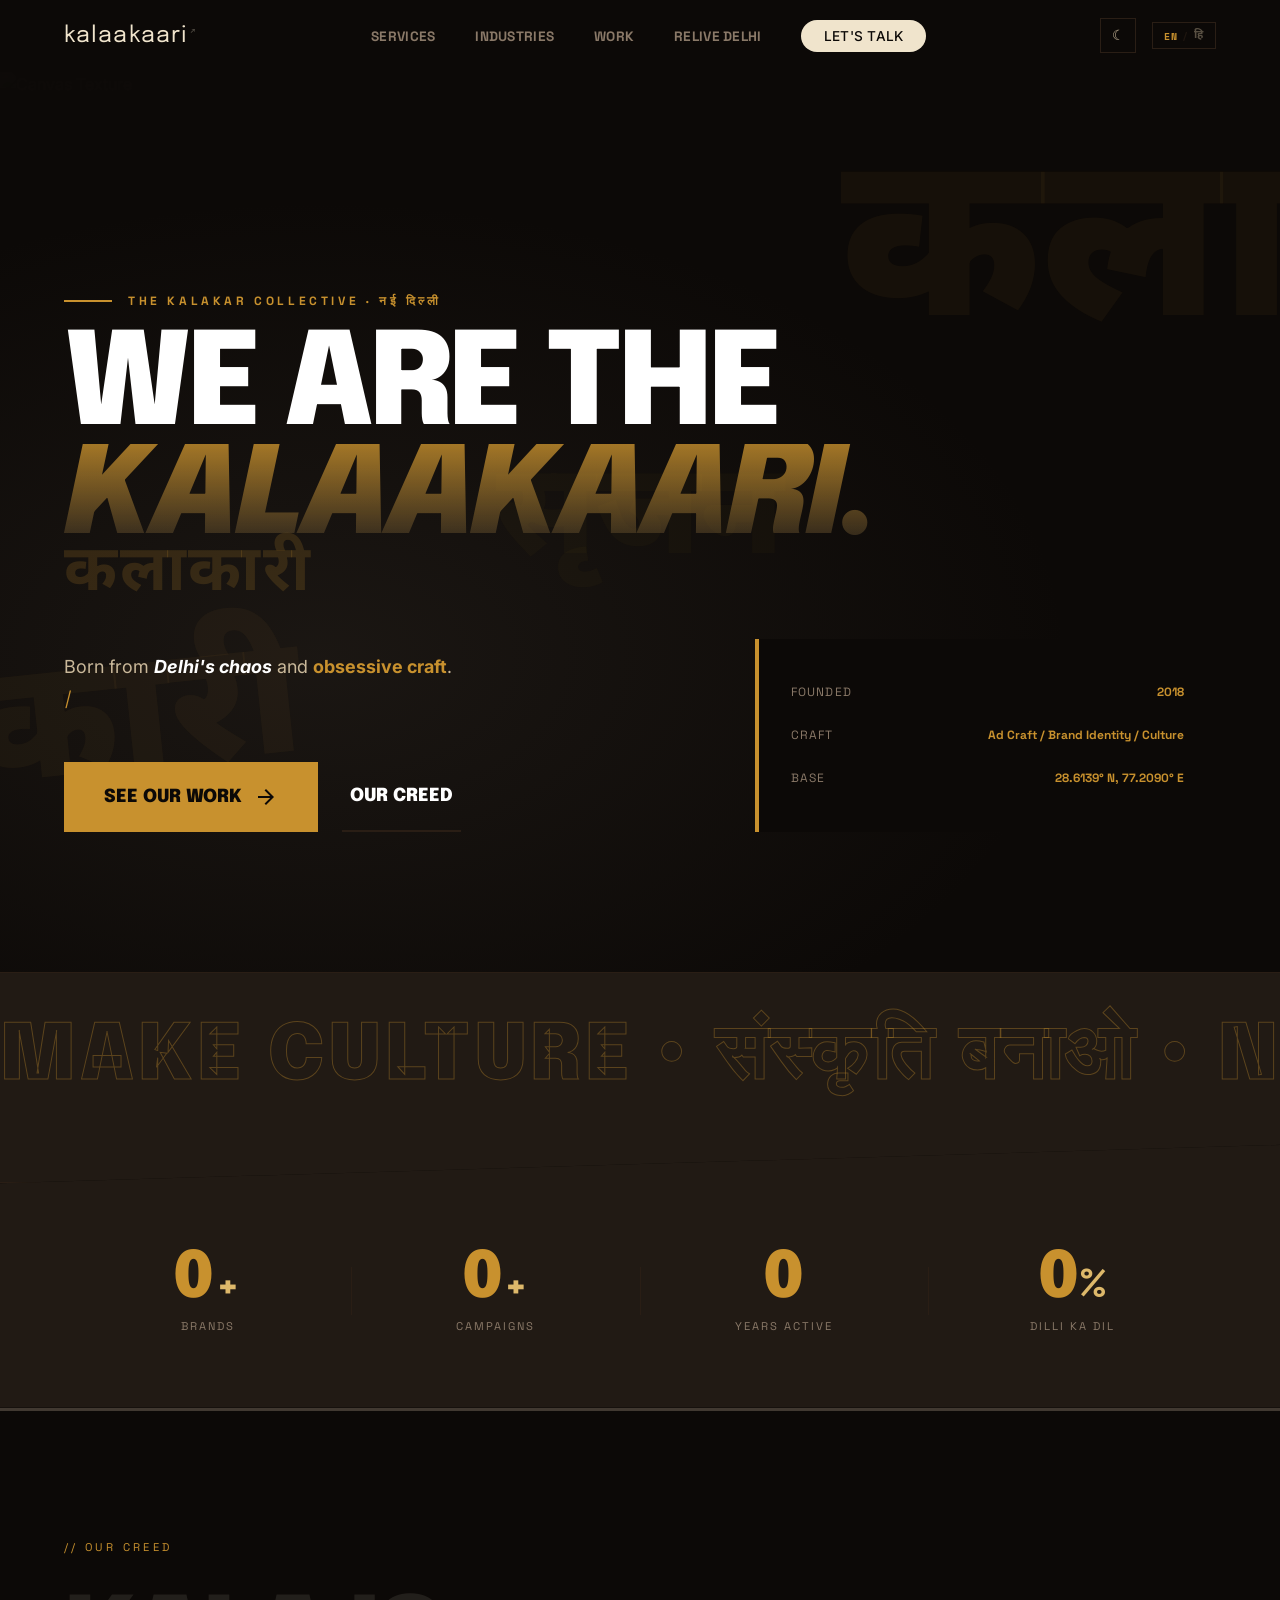
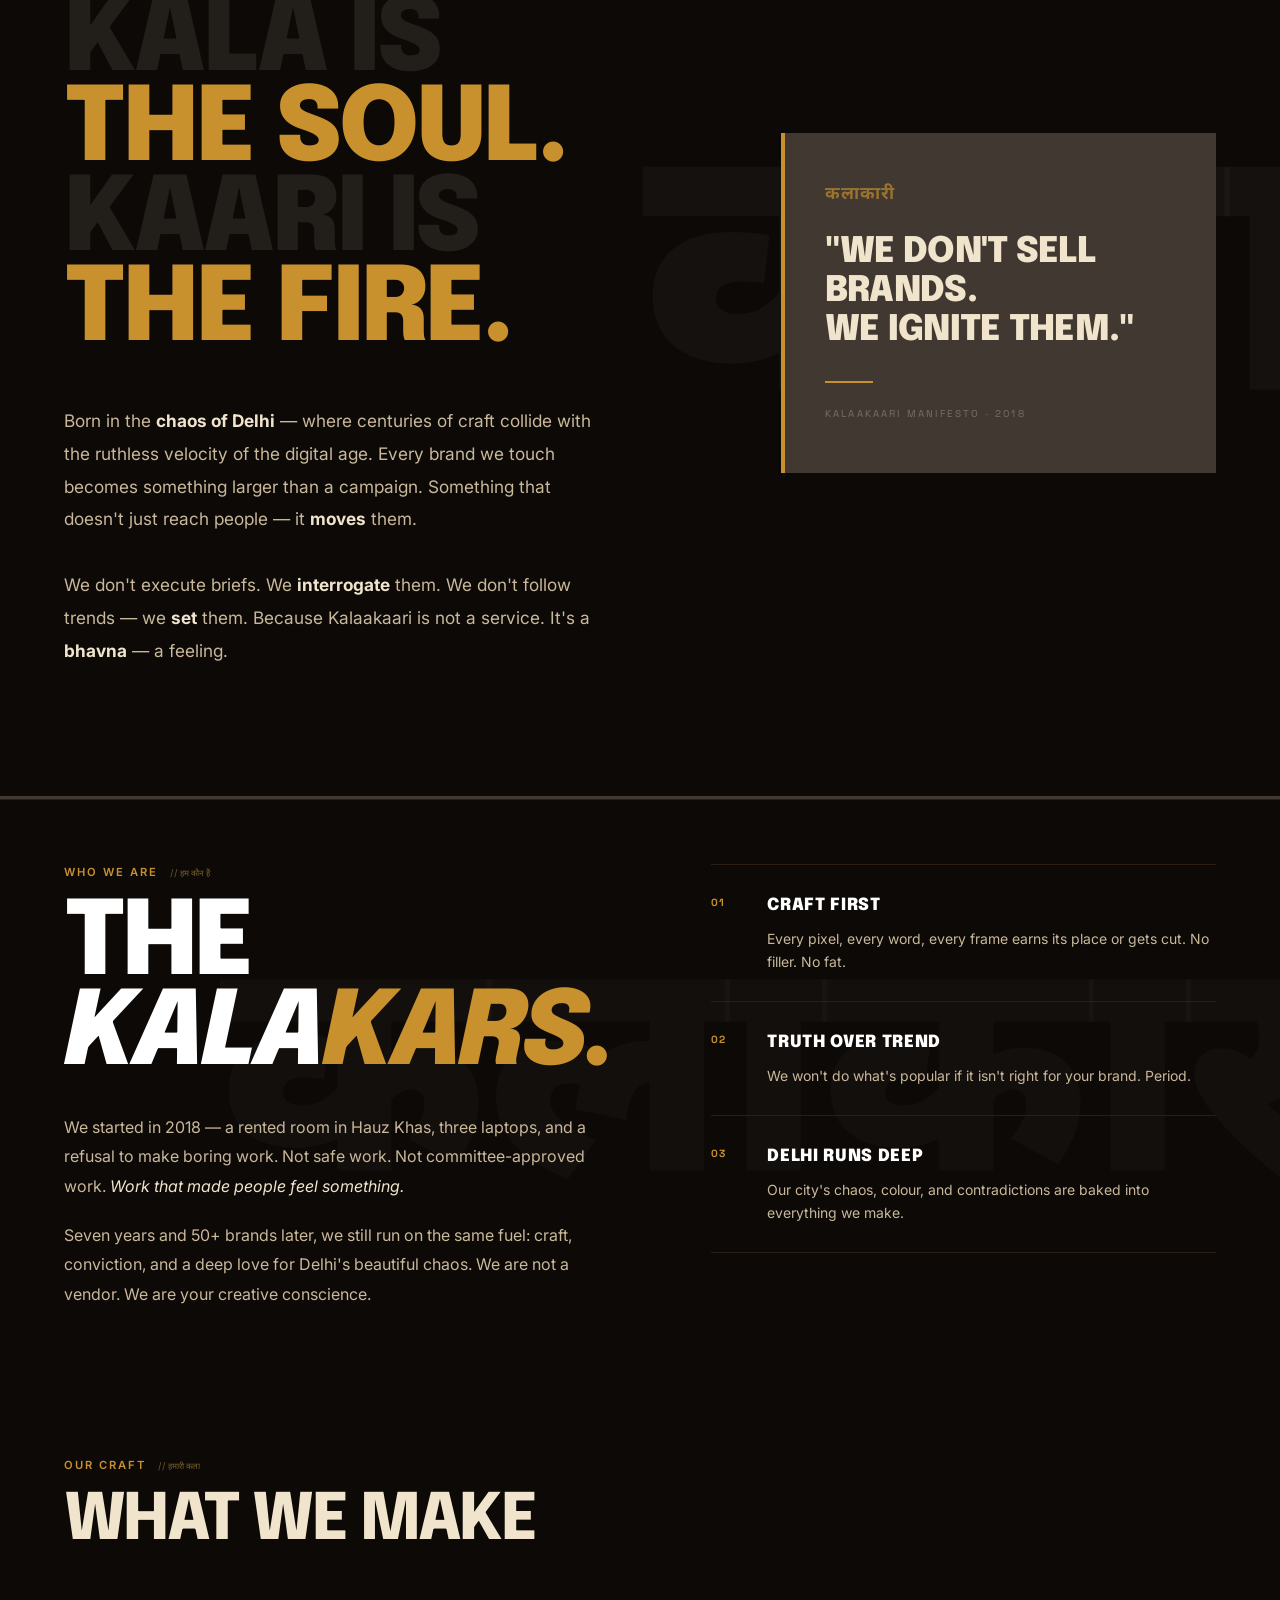
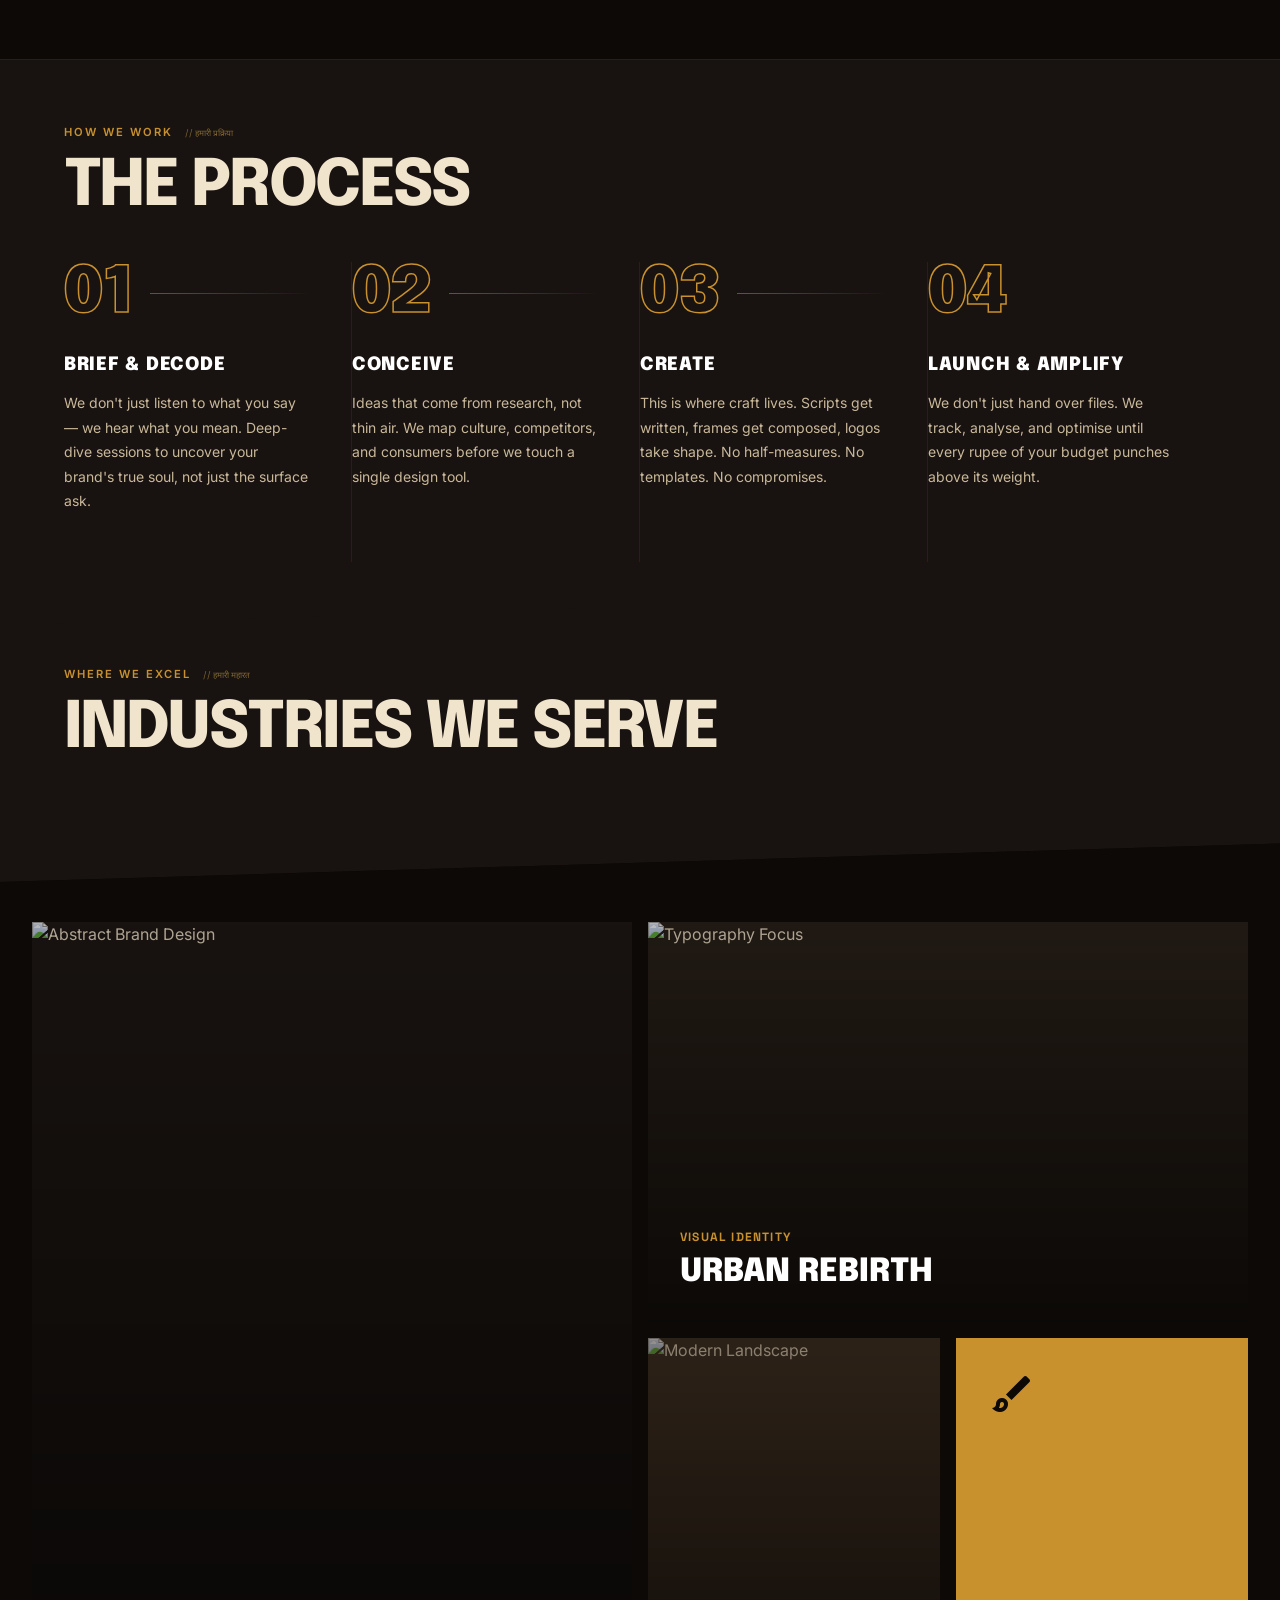
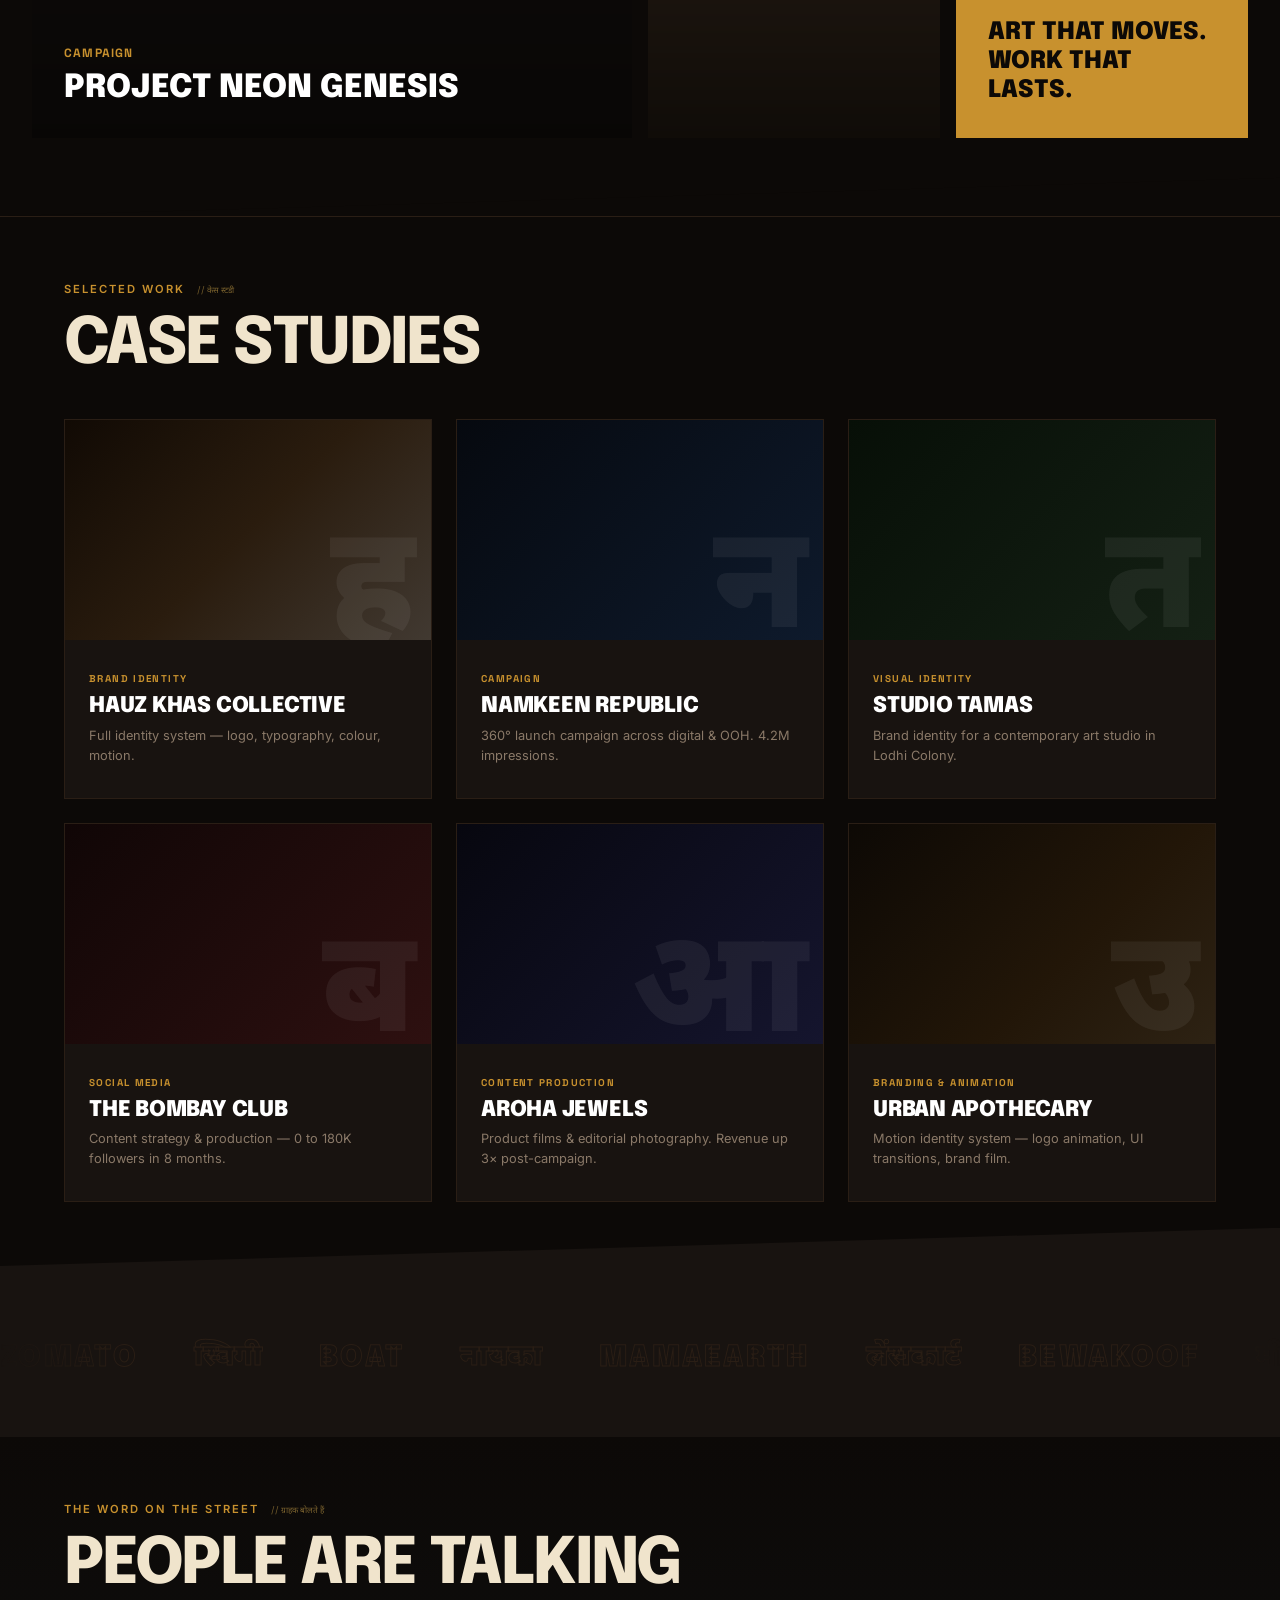
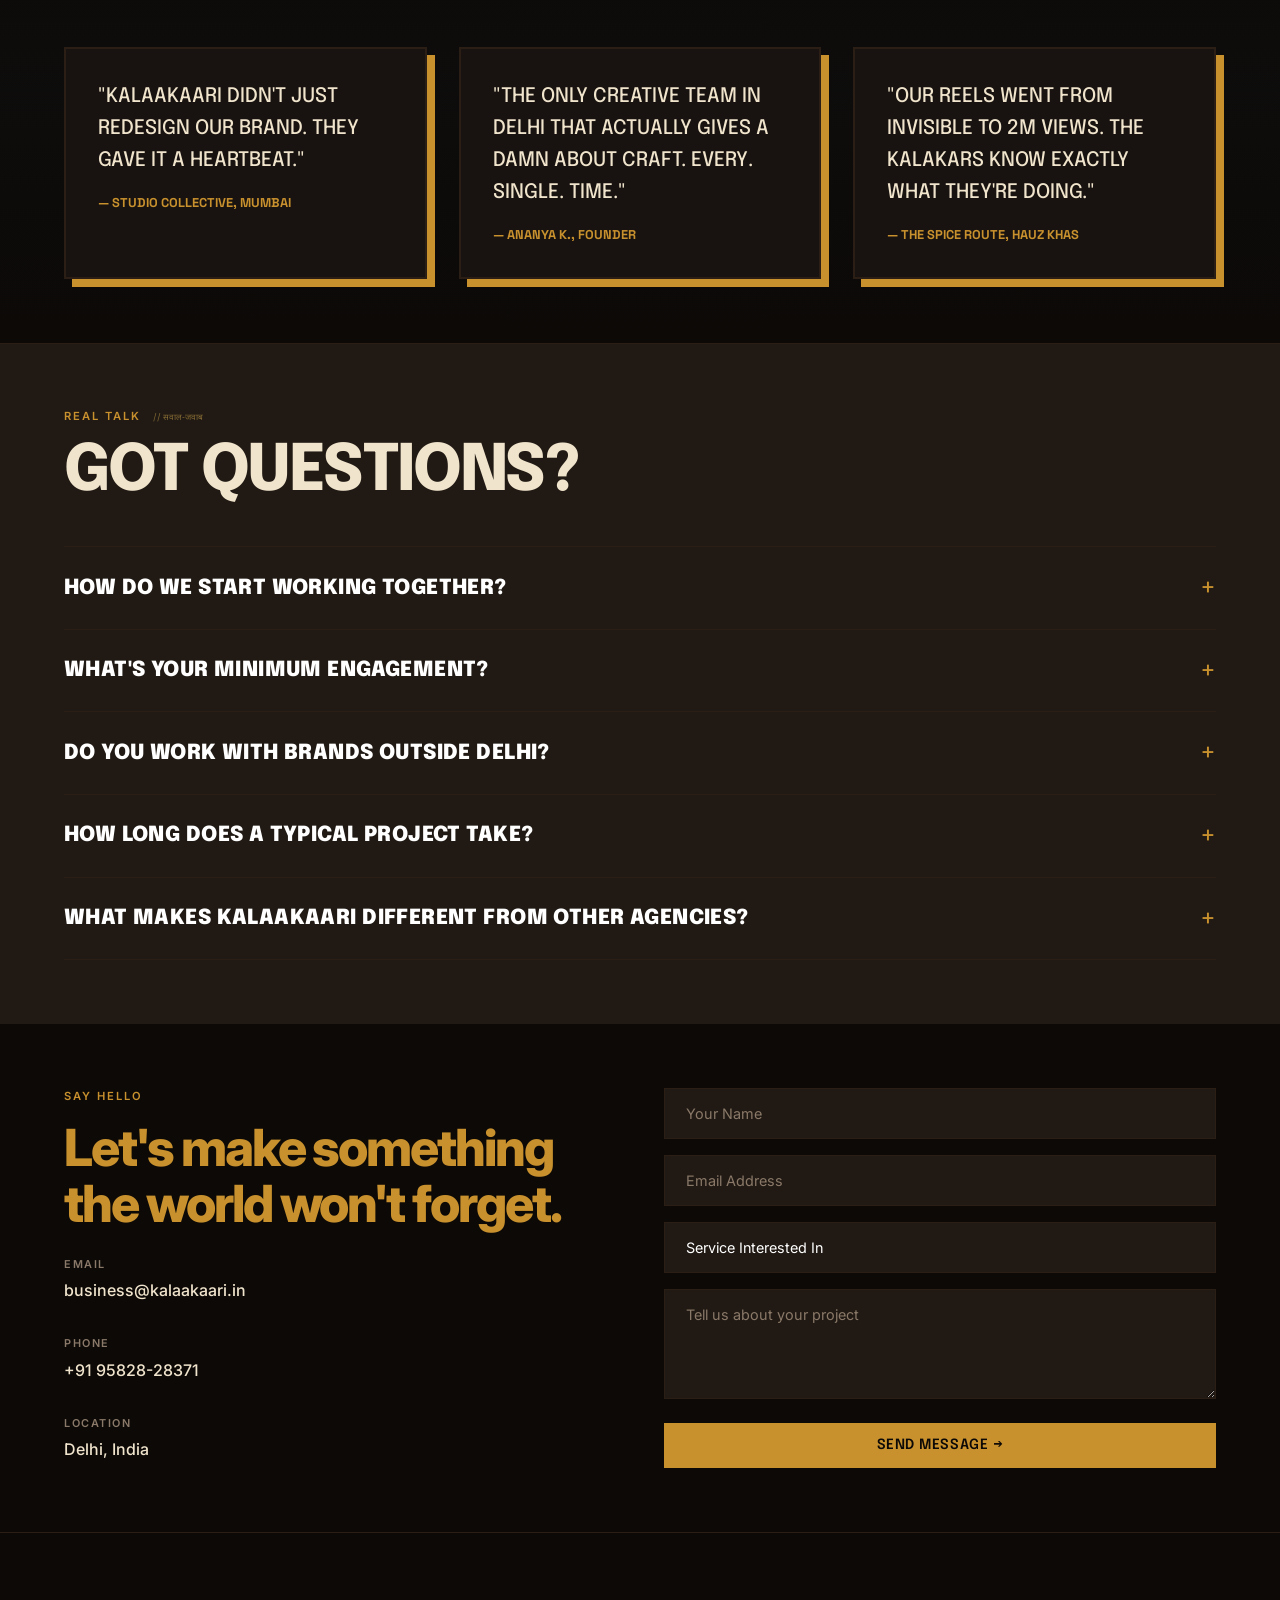
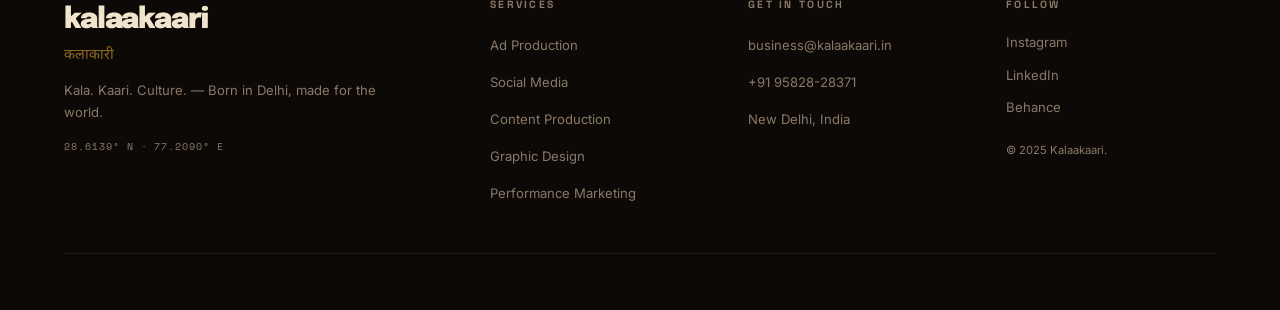
==== index.html @ 892c154a "feat: add FlowingMenu to services + full site rebuild - Replace static service rows with GSAP-powere" ====
<!DOCTYPE html>
<html lang="en" data-lang="en" data-theme="dark">
<head>
  <meta charset="UTF-8" />
  <meta name="viewport" content="width=device-width, initial-scale=1.0" />
  <title>Kalaakaari — Creative Agency</title>
  <link rel="preconnect" href="https://fonts.googleapis.com" />
  <link rel="preconnect" href="https://fonts.gstatic.com" crossorigin />
  <link href="https://fonts.googleapis.com/css2?family=Bebas+Neue&family=Cormorant+Garamond:ital,wght@0,400;0,500;0,600;0,700;1,400;1,500;1,600&family=Inter:wght@300;400;500;600;700&family=Space+Mono:wght@400;700&family=Yatra+One&family=Noto+Sans+Devanagari:wght@400;600;700;900&display=swap" rel="stylesheet" />
  <link rel="stylesheet" href="css/style.css?v=3" />
  <link rel="stylesheet" href="css/brutalist-inject.css?v=3" />
</head>
<body>

  <!-- ─── CUSTOM CURSOR ───────────────────────────────── -->
  <div id="customCursor" class="custom-cursor" aria-hidden="true">क</div>

  <!-- ─── BRAND ETYMOLOGY PANEL ────────────────────────── -->
  <div class="brand-panel" id="brandPanel" aria-hidden="true">
    <button class="brand-panel__close" id="brandPanelClose" aria-label="Close">✕</button>
    <div class="brand-panel__inner">

      <div class="brand-panel__word-display">
        <span class="bp-kala-part">KALAA</span><span class="bp-kaari-part">KAARI</span>
      </div>
      <div class="bp-deva-big">कलाकारी</div>
      <div class="bp-roman">kalaakaari · noun · Hindi</div>

      <div class="brand-panel__split">
        <div class="brand-panel__part">
          <span class="bpart-deva">कला</span>
          <span class="bpart-roman">kalaa</span>
          <span class="bpart-meaning">Art · Craft · Skill</span>
        </div>
        <span class="brand-panel__plus">+</span>
        <div class="brand-panel__part">
          <span class="bpart-deva">कारी</span>
          <span class="bpart-roman">kaari</span>
          <span class="bpart-meaning">Maker · Creator · Doer</span>
        </div>
      </div>

      <div class="brand-panel__divider"></div>

      <p class="brand-panel__desc">
        We are the <em>kalakars</em> — artists, makers, and storytellers of India's digital age. Where the ancient craft of <em>kala</em> meets the velocity of modern advertising.
      </p>

      <div class="brand-panel__tags">
        <span>विज्ञापन</span><span>Ad Work</span>
        <span>कला</span><span>Fine Craft</span>
        <span>नई दिल्ली</span><span>New Delhi</span>
        <span>ब्रांड</span><span>Branding</span>
      </div>

      <div class="brand-panel__coords">28.6139° N · 77.2090° E · नई दिल्ली</div>
    </div>
  </div>
  <div class="brand-panel__backdrop" id="brandPanelBackdrop"></div>

  <!-- ─── NAV ─────────────────────────────────────────── -->
  <nav class="nav" id="navbar">
    <div class="nav__inner">
      <button class="nav__logo" id="brandLogoBtn" aria-label="About Kalaakaari">kalaakaari</button>
      <ul class="nav__links">
        <li><a href="#services" data-en="Services" data-hi="सेवाएं">Services</a></li>
        <li><a href="#industries" data-en="Industries" data-hi="उद्योग">Industries</a></li>
        <li><a href="#portfolio" data-en="Work" data-hi="काम">Work</a></li>
        <li><a href="delhi.html" data-en="Relive Delhi" data-hi="दिल्ली जीएं">Relive Delhi</a></li>
        <li><a href="#contact" class="nav__cta" data-en="Let's Talk" data-hi="बात करें">Let's Talk</a></li>
      </ul>
      <div class="nav__controls">
        <button class="theme-toggle" id="themeToggle" aria-label="Toggle theme">
          <span class="tt-icon tt-dark">☾</span>
          <span class="tt-icon tt-light">☀</span>
        </button>
        <button class="lang-toggle" id="langToggle" aria-label="Switch language">
          <span class="lt-en">EN</span>
          <span class="lt-sep">/</span>
          <span class="lt-hi">हि</span>
        </button>
        <button class="nav__burger" id="burger" aria-label="Menu">
          <span></span><span></span><span></span>
        </button>
      </div>
    </div>
  </nav>

  <!-- ─── HERO ─────────────────────────────────────────── -->
  <section class="new-hero" id="home">
    <img alt="Delhi Skyline India Gate" class="new-hero__bg" src="https://lh3.googleusercontent.com/aida-public/[base64]" />
    <img alt="Canvas Texture" class="new-hero__texture" src="https://lh3.googleusercontent.com/aida-public/[base64]" />

    <!-- MagnetLines hero decoration -->
    <div id="magnetLinesHero" class="hero__magnet" aria-hidden="true"></div>

    <!-- Atmospheric Hindi background text -->
    <div class="hero-hindi-bg" aria-hidden="true">
      <span class="hh-word hh-kala">कला</span>
      <span class="hh-word hh-kaari">कारी</span>
      <span class="hh-word hh-srijan">सृजन</span>
    </div>

    <div class="new-hero__inner">
      <div class="eyebrow">
        <span class="eyebrow-line"></span>
        <span class="eyebrow-text" data-en="The Kalakar Collective · नई दिल्ली" data-hi="कलाकार समूह · नई दिल्ली">The Kalakar Collective · नई दिल्ली</span>
      </div>

      <h1>
        <span class="white" data-en="We Are The" data-hi="हम हैं">We Are The</span>
        <span class="green hero-brand-text">KALAAKAARI.</span>
        <span class="hero-deva-sub" aria-hidden="true">कलाकारी</span>
      </h1>

      <div class="new-hero__layout">
        <div class="new-hero__desc">
          <p>
            Born from <strong>Delhi's chaos</strong> and <strong class="green">obsessive craft</strong>.<br>
            <span id="heroTypewriter" class="hero-typewriter"></span>
          </p>
          <div class="new-hero__actions">
            <a href="#portfolio" class="btn-large">
              <span data-en="See Our Work" data-hi="हमारा काम देखें">See Our Work</span>
              <span class="material-symbols-outlined">arrow_forward</span>
            </a>
            <a href="#manifesto" class="btn-link" data-en="Our Creed" data-hi="हमारा विश्वास">Our Creed</a>
          </div>
        </div>

        <div class="new-hero__meta">
          <div class="meta-row">
            <span class="meta-label" data-en="Founded" data-hi="स्थापित">Founded</span>
            <span class="meta-val">2018</span>
          </div>
          <div class="meta-row">
            <span class="meta-label" data-en="Craft" data-hi="क्षमताएं">Craft</span>
            <span class="meta-val" data-en="Ad Craft / Brand Identity / Culture" data-hi="विज्ञापन / पहचान / संस्कृति">Ad Craft / Brand Identity / Culture</span>
          </div>
          <div class="meta-row">
            <span class="meta-label" data-en="Base" data-hi="स्थान">Base</span>
            <span class="meta-val">28.6139° N, 77.2090° E</span>
          </div>
        </div>
      </div>
    </div>
  </section>

  <!-- ─── MARQUEE ──────────────────────────────────────── -->
  <section class="new-marquee angled-bottom">
    <div class="new-marquee__track">
      <span>MAKE CULTURE • संस्कृति बनाओ • NOT JUST CONTENT • बल्कि कला • THINK BOLD • साहसी सोचो • ACT FAST • तेज़ चलो • BE TRUE • कलाकार रहो • KALA × KAARI • कला × कारी • MAKE CULTURE • संस्कृति बनाओ • NOT JUST CONTENT • बल्कि कला • THINK BOLD • साहसी सोचो •</span>
    </div>
  </section>

  <!-- ─── STATS BAR ──────────────────────────────────────── -->
  <section class="stats-bar angled-top">
    <div class="container">
      <div class="stats-bar__grid">
        <div class="stat-item reveal">
          <div class="stat-num-wrap">
            <span class="stat-num" data-target="50">0</span><span class="stat-suffix">+</span>
          </div>
          <span class="stat-label" data-en="Brands" data-hi="ब्रांड">Brands</span>
        </div>
        <div class="stat-divider"></div>
        <div class="stat-item reveal">
          <div class="stat-num-wrap">
            <span class="stat-num" data-target="200">0</span><span class="stat-suffix">+</span>
          </div>
          <span class="stat-label" data-en="Campaigns" data-hi="अभियान">Campaigns</span>
        </div>
        <div class="stat-divider"></div>
        <div class="stat-item reveal">
          <div class="stat-num-wrap">
            <span class="stat-num" data-target="7">0</span><span class="stat-suffix"></span>
          </div>
          <span class="stat-label" data-en="Years Active" data-hi="सक्रिय वर्ष">Years Active</span>
        </div>
        <div class="stat-divider"></div>
        <div class="stat-item reveal">
          <div class="stat-num-wrap">
            <span class="stat-num" data-target="100">0</span><span class="stat-suffix">%</span>
          </div>
          <span class="stat-label" data-en="Dilli ka Dil" data-hi="दिल्ली का दिल">Dilli ka Dil</span>
        </div>
      </div>
    </div>
  </section>

  <!-- ─── MANIFESTO ──────────────────────────────────────── -->
  <section class="manifesto" id="manifesto">
    <div class="manifesto__deva-ghost" aria-hidden="true">कला</div>
    <div class="manifesto__inner">
      <div class="manifesto__left">
        <span class="manifesto__eyebrow">// Our Creed</span>
        <div class="manifesto__big">
          <span class="manifesto__line">KALA IS</span>
          <span class="manifesto__line manifesto__line--amber">THE SOUL.</span>
          <span class="manifesto__line">KAARI IS</span>
          <span class="manifesto__line manifesto__line--amber">THE FIRE.</span>
        </div>
        <p class="manifesto__body">
          Born in the <em>chaos of Delhi</em> — where centuries of craft collide with the ruthless velocity of the digital age. Every brand we touch becomes something larger than a campaign. Something that doesn't just reach people — it <em>moves</em> them.
          <br><br>
          We don't execute briefs. We <em>interrogate</em> them. We don't follow trends — we <em>set</em> them. Because Kalaakaari is not a service. It's a <em>bhavna</em> — a feeling.
        </p>
      </div>
      <div class="manifesto__right">
        <div class="manifesto__card">
          <span class="manifesto__card-deva">कलाकारी</span>
          <p class="manifesto__card-quote">"We don't sell brands.<br>We ignite them."</p>
          <div class="manifesto__card-bar"></div>
          <span class="manifesto__card-sub">Kalaakaari Manifesto · 2018</span>
        </div>
      </div>
    </div>
  </section>

  <!-- ─── ABOUT / THE KALAKARS ──────────────────────────── -->
  <section class="section about-section" id="about">
    <div class="about__ghost-deva" aria-hidden="true">कलाकार</div>
    <div class="container">
      <div class="about__inner">
        <div class="about__left reveal">
          <span class="section__label">
            <span data-en="Who We Are" data-hi="हम कौन हैं">Who We Are</span>
            <span class="section__label-deva" aria-hidden="true">// हम कौन हैं</span>
          </span>
          <h2 class="about__headline">THE<br><em>KALA<span class="about__headline--amber">KARS.</span></em></h2>
          <p class="about__body">We started in 2018 — a rented room in Hauz Khas, three laptops, and a refusal to make boring work. Not safe work. Not committee-approved work. <em>Work that made people feel something.</em></p>
          <p class="about__body">Seven years and 50+ brands later, we still run on the same fuel: craft, conviction, and a deep love for Delhi's beautiful chaos. We are not a vendor. We are your creative conscience.</p>
        </div>
        <div class="about__right reveal">
          <div class="about__pillars">
            <div class="about__pillar">
              <span class="about__pillar-num">01</span>
              <div class="about__pillar-body">
                <span class="about__pillar-title">CRAFT FIRST</span>
                <p class="about__pillar-desc">Every pixel, every word, every frame earns its place or gets cut. No filler. No fat.</p>
              </div>
            </div>
            <div class="about__pillar">
              <span class="about__pillar-num">02</span>
              <div class="about__pillar-body">
                <span class="about__pillar-title">TRUTH OVER TREND</span>
                <p class="about__pillar-desc">We won't do what's popular if it isn't right for your brand. Period.</p>
              </div>
            </div>
            <div class="about__pillar">
              <span class="about__pillar-num">03</span>
              <div class="about__pillar-body">
                <span class="about__pillar-title">DELHI RUNS DEEP</span>
                <p class="about__pillar-desc">Our city's chaos, colour, and contradictions are baked into everything we make.</p>
              </div>
            </div>
          </div>
        </div>
      </div>
    </div>
  </section>

  <!-- ─── SERVICES ─────────────────────────────────────── -->
  <section class="section services" id="services">
    <div class="container">
      <div class="section__header reveal">
        <p class="section__label">
          <span data-en="Our Craft" data-hi="हम क्या करते हैं">Our Craft</span>
          <span class="section__label-deva" aria-hidden="true">// हमारी कला</span>
        </p>
        <h2 class="section__title" data-en="What We Make" data-hi="हमारी सेवाएं">What We Make</h2>
      </div>
    </div>
    <div id="flowingMenuServices"></div>
  </section>

  <!-- ─── PROCESS ─────────────────────────────────────────── -->
  <section class="section process-section" id="process">
    <div class="container">
      <div class="section__header reveal">
        <p class="section__label">
          <span data-en="How We Work" data-hi="हम कैसे काम करते हैं">How We Work</span>
          <span class="section__label-deva" aria-hidden="true">// हमारी प्रक्रिया</span>
        </p>
        <h2 class="section__title" data-en="The Process" data-hi="हमारी प्रक्रिया">The Process</h2>
      </div>
      <div class="process__track">
        <div class="process__step reveal">
          <div class="process__step-head">
            <span class="process__num">01</span>
            <div class="process__connector"></div>
          </div>
          <h3 class="process__title">BRIEF &amp; DECODE</h3>
          <p class="process__desc">We don't just listen to what you say — we hear what you mean. Deep-dive sessions to uncover your brand's true soul, not just the surface ask.</p>
        </div>
        <div class="process__step reveal">
          <div class="process__step-head">
            <span class="process__num">02</span>
            <div class="process__connector"></div>
          </div>
          <h3 class="process__title">CONCEIVE</h3>
          <p class="process__desc">Ideas that come from research, not thin air. We map culture, competitors, and consumers before we touch a single design tool.</p>
        </div>
        <div class="process__step reveal">
          <div class="process__step-head">
            <span class="process__num">03</span>
            <div class="process__connector"></div>
          </div>
          <h3 class="process__title">CREATE</h3>
          <p class="process__desc">This is where craft lives. Scripts get written, frames get composed, logos take shape. No half-measures. No templates. No compromises.</p>
        </div>
        <div class="process__step reveal">
          <div class="process__step-head">
            <span class="process__num">04</span>
            <div class="process__connector process__connector--last"></div>
          </div>
          <h3 class="process__title">LAUNCH &amp; AMPLIFY</h3>
          <p class="process__desc">We don't just hand over files. We track, analyse, and optimise until every rupee of your budget punches above its weight.</p>
        </div>
      </div>
    </div>
  </section>

  <!-- ─── INDUSTRIES ───────────────────────────────────── -->
  <section class="section industries angled-both" id="industries">
    <div class="container">
      <div class="section__header reveal">
        <p class="section__label">
          <span data-en="Where We Excel" data-hi="जहाँ हम माहिर हैं">Where We Excel</span>
          <span class="section__label-deva" aria-hidden="true">// हमारी महारत</span>
        </p>
        <h2 class="section__title" data-en="Industries We Serve" data-hi="हमारे उद्योग क्षेत्र">Industries We Serve</h2>
      </div>
      <div id="industriesList" class="reveal"></div>
    </div>
  </section>

  <!-- ─── BENTO GRID PORTFOLIO ─────────────────────────── -->
  <section class="new-bento-section angled-both" id="portfolio">
    <div class="bento-grid">
      <div class="bento-card bento-1">
        <img alt="Abstract Brand Design" src="https://lh3.googleusercontent.com/aida-public/[base64]" />
        <div class="bento-card__content">
          <span class="bento-card__tag">Campaign</span>
          <h3 class="bento-card__title">Project Neon Genesis</h3>
        </div>
      </div>
      <div class="bento-card bento-2">
        <img alt="Typography Focus" src="https://lh3.googleusercontent.com/aida-public/[base64]" />
        <div class="bento-card__content">
          <span class="bento-card__tag">Visual Identity</span>
          <h3 class="bento-card__title">Urban Rebirth</h3>
        </div>
      </div>
      <div class="bento-card bento-3">
        <img alt="Modern Landscape" src="https://lh3.googleusercontent.com/aida-public/[base64]" />
      </div>
      <div class="bento-card bento-4">
        <span class="material-symbols-outlined">brush</span>
        <p data-en="Art that moves. Work that lasts." data-hi="कला जो हिलाए। काम जो टिके।">Art that moves. Work that lasts.</p>
      </div>
    </div>
  </section>

  <!-- ─── WORK GRID ───────────────────────────────────────── -->
  <section class="section work-section" id="work">
    <div class="container">
      <div class="section__header reveal">
        <p class="section__label">
          <span data-en="Selected Work" data-hi="हमारा काम">Selected Work</span>
          <span class="section__label-deva" aria-hidden="true">// केस स्टडी</span>
        </p>
        <h2 class="section__title" data-en="Case Studies" data-hi="केस स्टडी">Case Studies</h2>
      </div>
      <div class="work__grid">
        <div class="work-card reveal">
          <div class="work-card__thumb work-card__thumb--1" data-letter="ह"></div>
          <div class="work-card__info">
            <span class="work-card__tag">Brand Identity</span>
            <h3 class="work-card__title">Hauz Khas Collective</h3>
            <p class="work-card__sub">Full identity system — logo, typography, colour, motion.</p>
          </div>
        </div>
        <div class="work-card reveal">
          <div class="work-card__thumb work-card__thumb--2" data-letter="न"></div>
          <div class="work-card__info">
            <span class="work-card__tag">Campaign</span>
            <h3 class="work-card__title">Namkeen Republic</h3>
            <p class="work-card__sub">360° launch campaign across digital &amp; OOH. 4.2M impressions.</p>
          </div>
        </div>
        <div class="work-card reveal">
          <div class="work-card__thumb work-card__thumb--3" data-letter="त"></div>
          <div class="work-card__info">
            <span class="work-card__tag">Visual Identity</span>
            <h3 class="work-card__title">Studio Tamas</h3>
            <p class="work-card__sub">Brand identity for a contemporary art studio in Lodhi Colony.</p>
          </div>
        </div>
        <div class="work-card reveal">
          <div class="work-card__thumb work-card__thumb--4" data-letter="ब"></div>
          <div class="work-card__info">
            <span class="work-card__tag">Social Media</span>
            <h3 class="work-card__title">The Bombay Club</h3>
            <p class="work-card__sub">Content strategy &amp; production — 0 to 180K followers in 8 months.</p>
          </div>
        </div>
        <div class="work-card reveal">
          <div class="work-card__thumb work-card__thumb--5" data-letter="आ"></div>
          <div class="work-card__info">
            <span class="work-card__tag">Content Production</span>
            <h3 class="work-card__title">Aroha Jewels</h3>
            <p class="work-card__sub">Product films &amp; editorial photography. Revenue up 3× post-campaign.</p>
          </div>
        </div>
        <div class="work-card reveal">
          <div class="work-card__thumb work-card__thumb--6" data-letter="उ"></div>
          <div class="work-card__info">
            <span class="work-card__tag">Branding &amp; Animation</span>
            <h3 class="work-card__title">Urban Apothecary</h3>
            <p class="work-card__sub">Motion identity system — logo animation, UI transitions, brand film.</p>
          </div>
        </div>
      </div>
    </div>
  </section>

  <!-- ─── CLIENTS STRIP ───────────────────────────────── -->
  <section class="clients-section angled-top">
    <div class="clients-section__header container">
      <div id="trueFocusWrap" class="reveal"></div>
    </div>
    <div class="clients-track-wrap">
      <div class="clients-track">
        <span class="cl-name">ZOMATO</span>
        <span class="cl-name cl-deva">स्विगी</span>
        <span class="cl-name">boAt</span>
        <span class="cl-name cl-deva">नायका</span>
        <span class="cl-name">MAMAEARTH</span>
        <span class="cl-name cl-deva">लेंसकार्ट</span>
        <span class="cl-name">BEWAKOOF</span>
        <span class="cl-name cl-deva">मीशो</span>
        <span class="cl-name">SUGAR</span>
        <span class="cl-name cl-deva">मिंत्रा</span>
        <!-- duplicate for seamless loop -->
        <span class="cl-name">ZOMATO</span>
        <span class="cl-name cl-deva">स्विगी</span>
        <span class="cl-name">boAt</span>
        <span class="cl-name cl-deva">नायका</span>
        <span class="cl-name">MAMAEARTH</span>
        <span class="cl-name cl-deva">लेंसकार्ट</span>
        <span class="cl-name">BEWAKOOF</span>
        <span class="cl-name cl-deva">मीशो</span>
        <span class="cl-name">SUGAR</span>
        <span class="cl-name cl-deva">मिंत्रा</span>
      </div>
    </div>
  </section>

  <!-- ─── DAILY REVIEWS ────────────────────────────────── -->
  <section class="section daily" id="daily">
    <div class="daily__map-bg"></div>
    <div class="daily__map-mask"></div>
    <div class="container relative">
      <div class="section__header reveal">
        <p class="section__label">
          <span data-en="The Word on the Street" data-hi="दिल्ली क्या कहती है">The Word on the Street</span>
          <span class="section__label-deva" aria-hidden="true">// ग्राहक बोलते हैं</span>
        </p>
        <h2 class="section__title" data-en="People Are Talking" data-hi="लोग कह रहे हैं">People Are Talking</h2>
      </div>
      <div class="daily__content reveal">
        <div class="daily__sticker">
           <p>"Kalaakaari didn't just redesign our brand. They gave it a heartbeat."</p>
           <span>— Studio Collective, Mumbai</span>
        </div>
        <div class="daily__sticker">
           <p>"The only creative team in Delhi that actually gives a damn about craft. Every. Single. Time."</p>
           <span>— Ananya K., Founder</span>
        </div>
        <div class="daily__sticker">
           <p>"Our reels went from invisible to 2M views. The Kalakars know exactly what they're doing."</p>
           <span>— The Spice Route, Hauz Khas</span>
        </div>
      </div>
    </div>
  </section>

  <!-- ─── FAQ ─────────────────────────────────────────────── -->
  <section class="section faq-section" id="faq">
    <div class="container">
      <div class="section__header reveal">
        <p class="section__label">
          <span data-en="Real Talk" data-hi="सीधी बात">Real Talk</span>
          <span class="section__label-deva" aria-hidden="true">// सवाल-जवाब</span>
        </p>
        <h2 class="section__title" data-en="Got Questions?" data-hi="कोई सवाल?">Got Questions?</h2>
      </div>
      <div class="faq__list reveal">
        <div class="faq__item">
          <button class="faq__q" aria-expanded="false">How do we start working together?</button>
          <div class="faq__a" hidden>
            <p>Simple. Hit "Let's Talk", tell us what you're building, and we'll set up a 30-minute call. No pitches, no decks — just an honest conversation about whether we're the right fit.</p>
          </div>
        </div>
        <div class="faq__item">
          <button class="faq__q" aria-expanded="false">What's your minimum engagement?</button>
          <div class="faq__a" hidden>
            <p>We don't believe in cookie-cutter packages. Whether it's a one-off campaign or a long-term retainer, we scope each project based on what it actually needs — not what fits a rate card.</p>
          </div>
        </div>
        <div class="faq__item">
          <button class="faq__q" aria-expanded="false">Do you work with brands outside Delhi?</button>
          <div class="faq__a" hidden>
            <p>Absolutely. Half our clients are in Mumbai, Bangalore, and beyond. Delhi is where we live; the internet is where we work. Remote collaboration is in our DNA.</p>
          </div>
        </div>
        <div class="faq__item">
          <button class="faq__q" aria-expanded="false">How long does a typical project take?</button>
          <div class="faq__a" hidden>
            <p>A social media campaign can be live in 2 weeks. A full brand identity takes 6–10 weeks. We'll never rush craft, but we'll never miss a deadline either.</p>
          </div>
        </div>
        <div class="faq__item">
          <button class="faq__q" aria-expanded="false">What makes Kalaakaari different from other agencies?</button>
          <div class="faq__a" hidden>
            <p>We're not a vendor. We're a creative conscience. We'll push back on briefs we think are wrong, refuse work we can't be proud of, and give you the creative partner you actually needed — not just the one you asked for.</p>
          </div>
        </div>
      </div>
    </div>
  </section>

  <!-- ─── CONTACT ──────────────────────────────────────── -->
  <section class="section contact" id="contact">
    <div class="container">
      <div class="contact__inner">
        <div class="contact__left reveal">
          <p class="section__label" data-en="Say Hello" data-hi="नमस्कार">Say Hello</p>
          <h2 class="contact__title">
            <span data-en="Let's make something" data-hi="मिलकर बनाएं कुछ">Let's make something</span>
            <br />
            <span data-en="the world won't forget." data-hi="जो दुनिया याद रखे।">the world won't forget.</span>
          </h2>
          <div class="contact__details">
            <a href="mailto:business@kalaakaari.in" class="contact__link">
              <span class="contact__link-label" data-en="Email" data-hi="ईमेल">Email</span>
              business@kalaakaari.in
            </a>
            <a href="tel:+919582828371" class="contact__link">
              <span class="contact__link-label" data-en="Phone" data-hi="फोन">Phone</span>
              +91 95828-28371
            </a>
            <div class="contact__link">
              <span class="contact__link-label" data-en="Location" data-hi="स्थान">Location</span>
              <span data-en="Delhi, India" data-hi="दिल्ली, भारत">Delhi, India</span>
            </div>
          </div>
        </div>
        <form class="contact__form reveal" id="contactForm">
          <div class="form-group">
            <input type="text" id="name" placeholder="Your Name" required />
          </div>
          <div class="form-group">
            <input type="email" id="email" placeholder="Email Address" required />
          </div>
          <div class="form-group">
            <select id="service">
              <option value="" disabled selected>Service Interested In</option>
              <option>Ad Production</option>
              <option>Social Media Management</option>
              <option>Scripting</option>
              <option>Content Production</option>
              <option>Graphic Designing</option>
              <option>Branding &amp; Animation</option>
              <option>Performance Marketing</option>
            </select>
          </div>
          <div class="form-group">
            <textarea id="message" rows="4" placeholder="Tell us about your project"></textarea>
          </div>
          <button type="submit" class="btn btn--primary btn--full" data-en="Send Message →" data-hi="संदेश भेजें →">Send Message →</button>
        </form>
      </div>
    </div>
  </section>

  <!-- ─── FOOTER ───────────────────────────────────────── -->
  <footer class="footer footer--expanded">
    <div class="container">
      <div class="footer__grid">

        <!-- Brand col -->
        <div class="footer__col footer__col--brand">
          <p class="footer__logo">kalaakaari</p>
          <p class="footer__deva" aria-hidden="true">कलाकारी</p>
          <p class="footer__tagline" data-en="Kala. Kaari. Culture. — Born in Delhi, made for the world." data-hi="कला. कारी. संस्कृति. — दिल्ली में जन्मे, दुनिया के लिए।">Kala. Kaari. Culture. — Born in Delhi, made for the world.</p>
          <p class="footer__coords">28.6139° N · 77.2090° E</p>
        </div>

        <!-- Services col -->
        <div class="footer__col">
          <h4 class="footer__col-title" data-en="Services" data-hi="सेवाएं">Services</h4>
          <ul class="footer__links">
            <li><a href="#services" data-en="Ad Production" data-hi="विज्ञापन निर्माण">Ad Production</a></li>
            <li><a href="#services" data-en="Social Media" data-hi="सोशल मीडिया">Social Media</a></li>
            <li><a href="#services" data-en="Content Production" data-hi="कंटेंट निर्माण">Content Production</a></li>
            <li><a href="#services" data-en="Graphic Design" data-hi="ग्राफिक डिज़ाइन">Graphic Design</a></li>
            <li><a href="#services" data-en="Performance Marketing" data-hi="परफॉर्मेंस मार्केटिंग">Performance Marketing</a></li>
          </ul>
        </div>

        <!-- Contact col -->
        <div class="footer__col">
          <h4 class="footer__col-title" data-en="Get In Touch" data-hi="संपर्क करें">Get In Touch</h4>
          <ul class="footer__links">
            <li><a href="mailto:business@kalaakaari.in">business@kalaakaari.in</a></li>
            <li><a href="tel:+919582828371">+91 95828-28371</a></li>
            <li><span data-en="New Delhi, India" data-hi="नई दिल्ली, भारत">New Delhi, India</span></li>
          </ul>
        </div>

        <!-- Social col -->
        <div class="footer__col footer__col--social">
          <h4 class="footer__col-title" data-en="Follow" data-hi="फॉलो करें">Follow</h4>
          <div class="footer__socials">
            <a href="#" aria-label="Instagram">Instagram</a>
            <a href="#" aria-label="LinkedIn">LinkedIn</a>
            <a href="#" aria-label="Behance">Behance</a>
          </div>
          <p class="footer__copy" data-en="© 2025 Kalaakaari." data-hi="© 2025 कलाकारी।">© 2025 Kalaakaari.</p>
        </div>

      </div>
    </div>
  </footer>

  <script src="https://cdn.jsdelivr.net/npm/gsap@3.12.5/dist/gsap.min.js"></script>
  <script src="js/AnimatedList.js"></script>
  <script src="js/TextPressure.js"></script>
  <script src="js/CurvedLoop.js"></script>
  <script src="js/TrueFocus.js"></script>
  <script src="js/MagnetLines.js"></script>
  <script src="js/main.js"></script>
</body>
</html>
---- css/style.css ----
/* ── Reset & Base ──────────────────────────────────────── */
*, *::before, *::after { box-sizing: border-box; margin: 0; padding: 0; }

:root {
  --bg:        #0C0907;   /* Near-black espresso */
  --bg-2:      #181310;   /* Dark brown surface */
  --bg-3:      #211A14;   /* Elevated brown */
  --text:      #F0E4CC;   /* Warm cream */
  --text-dim:  #8A7968;   /* Muted warm */
  --accent:    #C8912E;   /* Amber gold — primary contrast */
  --accent-2:  #DDB86A;   /* Light amber */
  --brand:     #413931;   /* Brand espresso brown */
  --border:    rgba(240,228,204,.08);

  --hero-text: #F0E4CC;
  --hero-dim:  rgba(240,228,204,.7);

  --font:         'Inter', sans-serif;
  --font-serif:   'Space Grotesk', sans-serif;
  --font-display: 'Epilogue', sans-serif;
  --font-mono:    'Space Grotesk', monospace;
  --font-hindi:   'Noto Sans Devanagari', serif;

  --ease:     cubic-bezier(.25,.46,.45,.94);
  --ease-out: cubic-bezier(.16,1,.3,1);

  --nav-h: 72px;
}

html { scroll-behavior: smooth; font-size: 16px; }

body {
  font-family: var(--font);
  background: var(--bg);
  color: var(--text);
  overflow-x: hidden;
  line-height: 1.6;
}

a { text-decoration: none; color: inherit; }
img { max-width: 100%; display: block; }
ul { list-style: none; }

.container {
  width: min(90%, 1200px);
  margin-inline: auto;
}

/* ── Buttons ───────────────────────────────────────────── */
.btn {
  display: inline-flex;
  align-items: center;
  gap: .5rem;
  padding: .9rem 2.4rem;
  border-radius: 100px;
  font-family: var(--font);
  font-weight: 600;
  font-size: .88rem;
  letter-spacing: .04em;
  cursor: pointer;
  transition: transform .2s var(--ease), background .2s, color .2s, border-color .2s;
  border: 1.5px solid transparent;
}
.btn:hover { transform: translateY(-2px); }
.btn--primary {
  background: var(--accent);
  color: var(--bg);
  border-color: var(--accent);
}
.btn--primary:hover {
  background: transparent;
  color: var(--accent);
}
.btn--ghost {
  background: transparent;
  color: var(--text);
  border-color: var(--border);
}
.btn--ghost:hover { border-color: rgba(26,26,26,.4); }
.btn--full { width: 100%; justify-content: center; }

/* ── Nav ───────────────────────────────────────────────── */
.nav {
  position: fixed;
  inset-block-start: 0;
  inset-inline: 0;
  z-index: 900;
  height: var(--nav-h);
  background: transparent;
  transition: background .35s, border-color .35s;
  border-bottom: 1px solid transparent;
}
.nav.scrolled {
  background: rgba(14,12,10,.9);
  backdrop-filter: blur(20px);
  -webkit-backdrop-filter: blur(20px);
  border-color: var(--border);
}
.nav__inner {
  display: flex;
  align-items: center;
  justify-content: space-between;
  height: 100%;
  width: min(90%, 1200px);
  margin-inline: auto;
}
.nav__logo {
  font-size: 1.4rem;
  font-family: var(--font-display);
  letter-spacing: .05em;
  color: var(--text);
}
.nav__links {
  display: flex;
  align-items: center;
  gap: 2.5rem;
}
.nav__links a {
  font-family: var(--font-mono);
  font-size: .85rem;
  font-weight: 700;
  text-transform: uppercase;
  color: var(--text-dim);
  transition: color .2s;
  letter-spacing: .02em;
}
.nav__links a:hover { color: var(--text); }
.nav__cta {
  color: var(--bg) !important;
  background: var(--text) !important;
  padding: .5rem 1.4rem;
  border-radius: 100px;
  font-family: var(--font) !important;
  font-weight: 500 !important;
  transition: background .2s !important;
}
.nav__cta:hover { background: var(--accent) !important; color: var(--bg) !important; }
.nav__burger {
  display: none;
  flex-direction: column;
  gap: 5px;
  background: none;
  border: none;
  cursor: pointer;
  padding: 4px;
}
.nav__burger span {
  display: block;
  width: 22px;
  height: 1.5px;
  background: var(--text);
  border-radius: 2px;
  transition: transform .3s, opacity .3s;
}

/* ── Hero ──────────────────────────────────────────────── */
.hero {
  min-height: 100svh;
  display: flex;
  flex-direction: column;
  align-items: center;
  justify-content: center;
  text-align: center;
  position: relative;
  padding: calc(var(--nav-h) + 2rem) 1rem 6rem;
  overflow: hidden;
  background: #111;
}

/* Background Flow */
.hero__bg-flow {
  position: absolute;
  top: 0;
  left: 0;
  height: 100%;
  width: 200%;
  background: url('../assets/images/skyline_bg.png') repeat-x left center;
  background-size: cover;
  animation: heroFlow 60s linear infinite;
  z-index: 0;
}
@keyframes heroFlow {
  from { transform: translateX(0); }
  to { transform: translateX(-50%); }
}

/* Mask for readability */
.hero__bg-mask {
  position: absolute;
  inset: 0;
  background: 
    radial-gradient(circle at center, rgba(17,17,17,0.5) 0%, rgba(17,17,17,0) 65%),
    linear-gradient(to bottom, rgba(17,17,17,0.4) 0%, rgba(17,17,17,0.1) 50%, rgba(17,17,17,0.9) 100%);
  z-index: 1;
}

.hero__content { position: relative; z-index: 2; width: 100%; max-width: 1000px; }

.hero__eyebrow {
  display: inline-flex;
  align-items: center;
  gap: .7rem;
  font-family: var(--font-mono);
  font-size: .85rem;
  font-weight: 700;
  letter-spacing: .15em;
  text-transform: uppercase;
  color: var(--accent);
  margin-bottom: 2.2rem;
}
.hero__eyebrow::before,
.hero__eyebrow::after {
  content: '';
  display: block;
  width: 28px;
  height: 1px;
  background: var(--accent);
  opacity: .5;
}

.hero__headline {
  position: relative;
  margin-bottom: 1rem;
}

/* TextPressure wrapper */
.hero__pressure-wrap {
  width: 100%;
  height: clamp(3rem, 8vw, 7rem);
  margin-bottom: .5rem;
  display: none; /* Hide old pressure wrap in favor of native text */
}

.hero__brand-deva {
  display: block;
  font-family: var(--font-hindi);
  font-size: clamp(3rem, 10vw, 7rem);
  line-height: .9;
  color: rgba(245,242,235,0.35); /* subtle but legible */
  margin-bottom: 0rem;
  letter-spacing: .02em;
  text-shadow: 0px 4px 20px rgba(0,0,0,0.6);
}

.hero__brand-latin {
  display: block;
  font-family: var(--font-display);
  font-size: clamp(4.5rem, 16vw, 12rem);
  line-height: .85;
  color: var(--accent);
  margin-bottom: 1.5rem;
  text-transform: uppercase;
  letter-spacing: .02em;
  text-shadow: 0px 4px 20px rgba(0,0,0,0.6);
}

.hero__tagline {
  font-family: var(--font-serif);
  font-size: clamp(1.2rem, 3vw, 1.8rem);
  color: var(--hero-dim);
  margin-bottom: 2rem;
  font-weight: 400;
  max-width: 700px;
  margin-inline: auto;
}
.hero__tagline em {
  font-style: italic;
  color: var(--hero-text);
  font-weight: 600;
}

/* ── Hero vibes pills ──────────────────────────────────── */
.hero__vibes {
  display: flex;
  flex-wrap: wrap;
  gap: .6rem;
  justify-content: center;
  margin-bottom: 2.5rem;
}
.vibe-pill {
  padding: .35rem 1rem;
  border: 1px solid rgba(212,170,76,.35);
  border-radius: 100px;
  font-size: .72rem;
  font-weight: 600;
  letter-spacing: .1em;
  text-transform: uppercase;
  color: var(--accent);
  background: rgba(212,170,76,.06);
  transition: background .2s, border-color .2s;
}
.vibe-pill:hover {
  background: rgba(212,170,76,.15);
  border-color: var(--accent);
}

.hero__actions { display: flex; gap: 1rem; justify-content: center; flex-wrap: wrap; }

.hero__scroll-hint {
  position: absolute;
  bottom: 2.5rem;
  left: 50%;
  transform: translateX(-50%);
  display: flex;
  flex-direction: column;
  align-items: center;
  gap: .6rem;
  font-size: .65rem;
  letter-spacing: .14em;
  text-transform: uppercase;
  color: var(--text-dim);
}
.hero__scroll-line {
  width: 1px;
  height: 48px;
  background: linear-gradient(to bottom, var(--accent), transparent);
  animation: scrollPulse 2s ease-in-out infinite;
}
@keyframes scrollPulse {
  0%,100% { opacity: 1; transform: scaleY(1); }
  50%      { opacity: .2; transform: scaleY(.5); }
}

/* ── Marquee ───────────────────────────────────────────── */
.marquee {
  background: var(--bg-2);
  color: var(--text-dim);
  padding: 1rem 0;
  overflow: hidden;
  font-size: .75rem;
  font-weight: 600;
  letter-spacing: .14em;
  text-transform: uppercase;
  border-top: 1px solid var(--border);
  border-bottom: 1px solid var(--border);
}
.marquee__track {
  display: flex;
  gap: 2.5rem;
  width: max-content;
  animation: marqueeScroll 28s linear infinite;
}
.marquee__track .dot { color: var(--accent); }
@keyframes marqueeScroll {
  from { transform: translateX(0); }
  to   { transform: translateX(-50%); }
}

/* ── Section Shared ────────────────────────────────────── */
.section { padding: 4rem 0; }
.section__header { margin-bottom: 2.5rem; }
.section__label {
  font-size: .7rem;
  letter-spacing: .18em;
  text-transform: uppercase;
  color: var(--accent);
  font-weight: 600;
  margin-bottom: .8rem;
  display: block;
}
.section__title {
  font-size: clamp(2rem, 5vw, 4rem);
  font-weight: 800;
  letter-spacing: -.04em;
  color: var(--text);
  line-height: 1.05;
  font-family: var(--font-display);
}
.accent-saffron { color: var(--accent); }
.accent-green   { color: var(--accent-2); }

/* ── Services ──────────────────────────────────────────── */
.services { background: var(--bg); }
.services__list { display: flex; flex-direction: column; }

.service-row {
  display: grid;
  grid-template-columns: 3.5rem 1fr 1fr;
  align-items: center;
  gap: 2rem;
  padding: 2rem 0;
  border-bottom: 1px solid var(--border);
  cursor: default;
  position: relative;
  overflow: hidden;
  transition: padding-left .35s var(--ease-out);
}
.service-row:first-child { border-top: 1px solid var(--border); }

/* Sweep background on hover */
.service-row::before {
  content: '';
  position: absolute;
  inset: 0;
  background: var(--bg-2);
  transform: translateX(-101%);
  transition: transform .45s var(--ease-out);
  z-index: 0;
}
.service-row:hover::before { transform: translateX(0); }
.service-row:hover { padding-left: 1.5rem; }

.service-row__num,
.service-row__name,
.service-row__desc { position: relative; z-index: 1; }

.service-row__num {
  font-size: .68rem;
  font-weight: 700;
  letter-spacing: .1em;
  color: var(--text-dim);
  transition: color .35s;
}
.service-row:hover .service-row__num { color: var(--accent); }

.service-row__name {
  font-size: clamp(1.2rem, 2.5vw, 1.9rem);
  font-weight: 700;
  letter-spacing: -.03em;
  color: var(--text);
  transition: color .35s;
}

.service-row__desc {
  font-size: .85rem;
  color: var(--text-dim);
  text-align: right;
  line-height: 1.6;
  opacity: 0;
  transform: translateX(12px);
  transition: opacity .35s var(--ease-out), transform .35s var(--ease-out);
}
.service-row:hover .service-row__desc {
  opacity: 1;
  transform: translateX(0);
}

/* ── Industries ────────────────────────────────────────── */
.industries { background: var(--bg-2); }

/* ── AnimatedList ──────────────────────────────────────── */
.al-wrap {
  position: relative;
  width: 100%;
}

.al-list {
  max-height: 480px;
  overflow-y: auto;
  display: flex;
  flex-direction: column;
}

.al-list::-webkit-scrollbar { width: 6px; }
.al-list::-webkit-scrollbar-track { background: var(--bg-2); }
.al-list::-webkit-scrollbar-thumb { background: var(--bg-3); border-radius: 3px; }

.al-no-scrollbar { scrollbar-width: none; -ms-overflow-style: none; }
.al-no-scrollbar::-webkit-scrollbar { display: none; }

.al-item {
  display: flex;
  align-items: center;
  gap: 2rem;
  padding: 1.8rem 1.2rem;
  border-bottom: 1px solid var(--border);
  cursor: pointer;
  border-radius: 8px;
  position: relative;
  overflow: hidden;
  opacity: 0;
  transform: translateY(20px);
  transition:
    opacity .5s var(--ease-out),
    transform .5s var(--ease-out),
    background .25s,
    padding-left .3s var(--ease-out);
}
.al-list .al-item:first-child { border-top: 1px solid var(--border); }

.al-item--in {
  opacity: 1;
  transform: translateY(0);
}

.al-item:hover { background: var(--bg-3); padding-left: 2rem; }

.al-item--selected {
  background: rgba(212,170,76,.08) !important;
  border-color: rgba(212,170,76,.2) !important;
  padding-left: 2rem;
}
.al-item--selected .al-item__name { color: var(--accent); }
.al-item--selected .al-item__num  { color: var(--accent); }
.al-item--selected .al-item__arrow { opacity: 1; transform: translate(0,0); color: var(--accent); }

.al-item__num {
  font-size: .68rem;
  font-weight: 700;
  letter-spacing: .1em;
  color: var(--text-dim);
  min-width: 2.5rem;
  transition: color .25s;
}

.al-item__name {
  font-size: clamp(1.6rem, 4.5vw, 3rem);
  font-weight: 800;
  letter-spacing: -.04em;
  color: var(--text);
  flex: 1;
  transition: color .25s;
}
.al-item:hover .al-item__name { color: var(--accent); }

.al-item__arrow {
  font-size: 1.4rem;
  color: var(--accent);
  opacity: 0;
  transform: translate(-8px, 8px);
  transition: opacity .25s var(--ease-out), transform .25s var(--ease-out);
}
.al-item:hover .al-item__arrow { opacity: 1; transform: translate(0, 0); }

.al-grad {
  position: absolute;
  left: 0; right: 0;
  height: 80px;
  pointer-events: none;
  opacity: 0;
  transition: opacity .35s;
  z-index: 2;
}
.al-grad--top {
  top: 0;
  background: linear-gradient(to bottom, var(--bg-2), transparent);
}
.al-grad--bot {
  bottom: 0;
  background: linear-gradient(to top, var(--bg-2), transparent);
}

/* ── Portfolio ─────────────────────────────────────────── */
.portfolio { background: var(--bg); }
.portfolio__grid {
  display: grid;
  grid-template-columns: repeat(auto-fill, minmax(340px, 1fr));
  gap: 1.5rem;
}

.portfolio-card {
  background: var(--bg-2);
  border: 1px solid var(--border);
  border-radius: 16px;
  overflow: hidden;
  cursor: pointer;
  transition: border-color .25s, transform .3s var(--ease-out);
}
.portfolio-card:hover {
  border-color: rgba(212,170,76,.25);
  transform: translateY(-6px);
}

.portfolio-card__thumb {
  aspect-ratio: 16/10;
  width: 100%;
  transition: transform .5s var(--ease-out);
}
.portfolio-card:hover .portfolio-card__thumb { transform: scale(1.05); }

.portfolio-card__info {
  padding: 1.4rem 1.6rem 1.6rem;
  display: flex;
  align-items: center;
  justify-content: space-between;
  gap: 1rem;
}
.portfolio-card__tag {
  font-size: .68rem;
  letter-spacing: .12em;
  text-transform: uppercase;
  font-weight: 600;
  color: var(--accent);
  display: block;
  margin-bottom: .35rem;
}
.portfolio-card h4 {
  font-size: 1rem;
  font-weight: 600;
  color: var(--text);
  letter-spacing: -.02em;
}
.portfolio-card__arrow {
  font-size: 1.3rem;
  color: var(--text-dim);
  flex-shrink: 0;
  transition: color .25s, transform .25s var(--ease-out);
}
.portfolio-card:hover .portfolio-card__arrow {
  color: var(--accent);
  transform: translate(2px, -2px);
}

/* ── Contact ───────────────────────────────────────────── */
.contact { background: var(--bg-2); }
.contact__inner {
  display: grid;
  grid-template-columns: 1fr 1fr;
  gap: 3rem;
  align-items: start;
}
.contact__title {
  font-size: clamp(2rem, 4vw, 3.2rem);
  font-weight: 800;
  letter-spacing: -.04em;
  line-height: 1.1;
  margin: 0.5rem 0 1.5rem;
  color: var(--text);
}
.contact__title span { color: var(--accent); }
.contact__details { display: flex; flex-direction: column; gap: 2rem; }
.contact__link {
  display: flex;
  flex-direction: column;
  gap: .3rem;
  font-size: 1rem;
  font-weight: 500;
  color: var(--text);
  transition: color .2s;
}
.contact__link:hover { color: var(--accent); }
.contact__link-label {
  font-size: .68rem;
  letter-spacing: .14em;
  text-transform: uppercase;
  font-weight: 600;
  color: var(--text-dim);
}

.contact__form { display: flex; flex-direction: column; gap: 1rem; }
.form-group input,
.form-group select,
.form-group textarea {
  width: 100%;
  padding: 1rem 1.3rem;
  border: 1px solid var(--border);
  border-radius: 10px;
  background: var(--bg);
  font-family: var(--font);
  font-size: .9rem;
  color: var(--text);
  outline: none;
  transition: border-color .2s;
  appearance: none;
}
.form-group input::placeholder,
.form-group textarea::placeholder { color: var(--text-dim); }
.form-group input:focus,
.form-group select:focus,
.form-group textarea:focus { border-color: var(--accent); }
.form-group textarea { resize: vertical; min-height: 110px; }
.form-group select {
  color: var(--text-dim);
  background-image: url("data:image/svg+xml,%3Csvg xmlns='http://www.w3.org/2000/svg' width='12' height='8' viewBox='0 0 12 8'%3E%3Cpath d='M1 1l5 5 5-5' stroke='%236e665e' stroke-width='1.5' fill='none' stroke-linecap='round'/%3E%3C/svg%3E");
  background-repeat: no-repeat;
  background-position: right 1rem center;
}
.form-group select option { background: var(--bg-2); color: var(--text); }

/* ── Footer ────────────────────────────────────────────── */
.footer {
  background: var(--bg);
  color: var(--text);
  padding: 2.5rem 0;
  border-top: 1px solid var(--border);
}
.footer__socials { display: flex; gap: 1.5rem; }

/* ── Language Toggle Button ────────────────────────────── */
.nav__lang-toggle {
  background    : transparent;
  border        : 1px solid rgba(212,170,76,.38);
  color         : var(--accent);
  font-size     : .78rem;
  font-weight   : 700;
  letter-spacing: .06em;
  padding       : .32rem .85rem;
  border-radius : 100px;
  cursor        : pointer;
  transition    : background .2s, border-color .2s, color .2s;
  font-family   : var(--font);
  white-space   : nowrap;
  flex-shrink   : 0;
}
.nav__lang-toggle:hover {
  background   : rgba(212,170,76,.12);
  border-color : var(--accent);
}

/* ── Animated tricolor graph-lines background ──────────── */
.graph-bg {
  position: fixed;
  inset: 0;
  pointer-events: none;
  background-size: 60px 60px;
}
.graph-bg--saffron {
  z-index: 0;
  background-image:
    linear-gradient(rgba(212,170,76,.055) 1px, transparent 1px),
    linear-gradient(90deg, rgba(212,170,76,.055) 1px, transparent 1px);
  animation: gridPulse 9s 0s ease-in-out infinite;
}
.graph-bg--white {
  z-index: 0;
  background-image:
    linear-gradient(rgba(255,255,255,.035) 1px, transparent 1px),
    linear-gradient(90deg, rgba(255,255,255,.035) 1px, transparent 1px);
  animation: gridPulse 9s 3s ease-in-out infinite;
}
.graph-bg--green {
  z-index: 0;
  background-image:
    linear-gradient(rgba(19,136,8,.055) 1px, transparent 1px),
    linear-gradient(90deg, rgba(19,136,8,.055) 1px, transparent 1px);
  animation: gridPulse 9s 6s ease-in-out infinite;
}
@keyframes gridPulse {
  0%, 100% { opacity: 0; }
  20%, 80%  { opacity: 1; }
}

/* Ensure page content sits above graph-bg */
.nav, .hero, .marquee, .section, .footer { position: relative; z-index: 1; }


/* ── TrueFocus ─────────────────────────────────────────── */
.focus-container {
  position: relative;
  display: flex;
  gap: .5em;
  justify-content: flex-start;
  align-items: center;
  flex-wrap: wrap;
  user-select: none;
}

.focus-word {
  font-size: clamp(2rem, 5vw, 4rem);
  font-weight: 800;
  letter-spacing: -.04em;
  color: var(--text);
  line-height: 1.05;
  cursor: default;
  transition: filter .3s ease;
}

.focus-frame {
  position: absolute;
  top: 0; left: 0;
  pointer-events: none;
  box-sizing: content-box;
}

/* ── Daily Reviews ─────────────────────────────────────── */
.daily {
  position: relative;
  background: var(--bg);
  overflow: hidden;
  border-top: 1px solid var(--border);
}
.daily__map-bg {
  position: absolute;
  top: 0;
  left: 0;
  width: 100%;
  height: 100%;
  background: url('../assets/images/map_bg.png') no-repeat center center;
  background-size: cover;
  opacity: 0.15;
  filter: grayscale(1);
  pointer-events: none;
}
.daily__map-mask {
  position: absolute;
  inset: 0;
  background: linear-gradient(to bottom, var(--bg) 0%, rgba(245,242,235,0.7) 50%, var(--bg) 100%);
  pointer-events: none;
}
.daily .container { position: relative; z-index: 1; }
.daily__content {
  display: grid;
  grid-template-columns: repeat(auto-fit, minmax(300px, 1fr));
  gap: 2rem;
  margin-top: 3rem;
}
.daily__sticker {
  background: var(--bg-2);
  border: 1px solid var(--border);
  padding: 2rem;
  border-radius: 4px;
  box-shadow: 4px 4px 0px rgba(0,0,0,0.05); /* Stamp look */
  position: relative;
  transition: transform .2s;
}
.daily__sticker:hover { transform: translateY(-4px); }
.daily__sticker p {
  font-family: var(--font-serif);
  font-size: 1.25rem;
  font-style: italic;
  font-weight: 500;
  color: var(--text);
  margin-bottom: 1rem;
}
.daily__sticker span {
  display: block;
  font-family: var(--font-mono);
  font-size: .8rem;
  font-weight: 700;
  text-transform: uppercase;
  color: var(--accent);
}

.corner {
  position: absolute;
  width: .9rem;
  height: .9rem;
  border: 2.5px solid var(--border-color, #d4aa4c);
  filter: drop-shadow(0 0 4px var(--glow-color, rgba(212,170,76,.6)));
  border-radius: 2px;
}
.corner.top-left    { top:-8px; left:-8px; border-right:none; border-bottom:none; }
.corner.top-right   { top:-8px; right:-8px; border-left:none; border-bottom:none; }
.corner.bottom-left { bottom:-8px; left:-8px; border-right:none; border-top:none; }
.corner.bottom-right{ bottom:-8px; right:-8px; border-left:none; border-top:none; }

/* ── MagnetLines (hero decoration) ────────────────────── */
.hero__magnet {
  position: absolute;
  right: 6vw;
  top: 50%;
  transform: translateY(-50%);
  opacity: .35;
  z-index: 0;
  pointer-events: none;
}

@media (max-width: 768px) {
  .hero__magnet { display: none; }
}

.magnetLines-container {
  display: grid;
  justify-items: center;
  align-items: center;
}

.magnetLines-container span {
  display: block;
  transform-origin: center;
  will-change: transform;
  transform: rotate(var(--rotate));
  border-radius: 2px;
}

/* ── Relive Delhi Map Section ──────────────────────────── */
.delhi-section { background: var(--bg-2); }

.delhi-section__sub {
  font-size: .82rem;
  color: var(--text-dim);
  letter-spacing: .08em;
  margin-top: .8rem;
  text-transform: uppercase;
}

.delhi-map-legend {
  display: flex;
  flex-wrap: wrap;
  gap: 1.4rem;
  margin-bottom: 1.5rem;
  font-size: .72rem;
  font-weight: 600;
  letter-spacing: .1em;
  text-transform: uppercase;
  color: var(--text-dim);
  align-items: center;
}
.legend-dot {
  display: inline-block;
  width: 10px;
  height: 10px;
  border-radius: 50%;
  margin-right: .4rem;
  vertical-align: middle;
}

.delhi-map-wrap {
  border: 1px solid var(--border);
  border-radius: 16px;
  overflow: hidden;
  background: #080C18;
  padding: 1.2rem;
}

.delhi-map {
  width: 100%;
  height: auto;
  display: block;
  border-radius: 8px;
}

/* GTA Marker styles */
.gta-marker { cursor: pointer; }

.marker-pulse {
  fill: rgba(19,136,8,.12);
  stroke: #138808;
  stroke-width: 1.5;
  transform-origin: center;
  animation: gtaPulse 2.5s ease-out infinite;
}
.marker-pulse--gold {
  fill: rgba(212,170,76,.12);
  stroke: #d4aa4c;
}
.marker-dot  { fill: #138808; }
.marker-dot--gold { fill: #d4aa4c; }

.marker-label {
  font-family: 'Space Grotesk', sans-serif;
  font-size: 10px;
  font-weight: 700;
  letter-spacing: .06em;
  fill: rgba(245,230,200,0);
  transition: fill .25s;
  pointer-events: none;
}
.marker-sublabel {
  font-family: 'Space Grotesk', monospace;
  font-size: 8.5px;
  letter-spacing: .09em;
  fill: rgba(212,170,76,0);
  transition: fill .25s;
  pointer-events: none;
}

.gta-marker:hover .marker-label    { fill: rgba(245,230,200,.95); }
.gta-marker:hover .marker-sublabel { fill: rgba(212,170,76,.95); }
.gta-marker:hover .marker-pulse     { stroke: #d4aa4c; fill: rgba(212,170,76,.18); }
.gta-marker:hover .marker-dot       { fill: #d4aa4c; }
.gta-marker:hover .marker-pulse--gold { stroke: #d4aa4c; }
.gta-marker--hub:hover .marker-pulse  { stroke: #138808; fill: rgba(19,136,8,.18); }
.gta-marker--hub:hover .marker-dot    { fill: #138808; }

@keyframes gtaPulse {
  0%   { transform: scale(1);   opacity: .85; }
  100% { transform: scale(2.4); opacity: 0;   }
}

@media (max-width: 640px) {
  .delhi-map-legend { gap: .8rem; font-size: .65rem; }
  .delhi-map-wrap   { padding: .5rem; }
  .marker-label     { font-size: 8px; }
  .marker-sublabel  { font-size: 7px; }
}

/* ── Scroll-reveal ─────────────────────────────────────── */
.reveal {
  opacity: 0;
  transform: translateY(28px);
  transition: opacity .75s var(--ease-out), transform .75s var(--ease-out);
}
.reveal.visible { opacity: 1; transform: none; }

/* ── Responsive ────────────────────────────────────────── */
@media (max-width: 960px) {
  .contact__inner { grid-template-columns: 1fr; gap: 3.5rem; }
  .service-row { grid-template-columns: 3rem 1fr; }
  .service-row__desc { display: none; }
}

@media (max-width: 768px) {
  .nav__links { display: none; }
  .nav__lang-toggle { order: -1; }
  .nav__links.open {
    display: flex;
    flex-direction: column;
    position: absolute;
    top: var(--nav-h);
    left: 0; right: 0;
    background: rgba(14,12,10,.97);
    backdrop-filter: blur(20px);
    -webkit-backdrop-filter: blur(20px);
    padding: 1.5rem 2rem;
    gap: 1.5rem;
    border-bottom: 1px solid var(--border);
  }
  .nav__burger { display: flex; }
  .portfolio__grid { grid-template-columns: 1fr 1fr; }
  .footer__inner { flex-direction: column; text-align: center; }
}

@media (max-width: 540px) {
  .portfolio__grid { grid-template-columns: 1fr; }
  .hero__actions { flex-direction: column; align-items: center; }
  .section { padding: 5rem 0; }
  .service-row { grid-template-columns: 1fr; gap: .4rem; }
  .service-row__num { font-size: .6rem; }
}
---- css/brutalist-inject.css ----
/* ── Brutalist Mockup Inject ────────────────────────────── */
@import url('https://fonts.googleapis.com/css2?family=Epilogue:wght@400;700;900&family=Space+Grotesk:wght@400;700&family=Material+Symbols+Outlined:wght,FILL@100..700,0..1&display=swap');

:root {
  --primary-container: #C8912E;   /* Amber Gold — primary contrast */
  --secondary-accent:  #DDB86A;   /* Light amber */
  --outline-variant: #2A1E15;     /* Dark warm brown border */
  --surface-container-lowest: #0C0907;
  --surface-container-low: #181310;
  --surface-container: #211A14;
  --surface-container-high: #2D2218;
  --on-surface-variant: #C9B89A;
  --outline: #8A7968;
  --on-primary: #0C0907;
  --font-headline: 'Epilogue', sans-serif;
  --font-label: 'Space Grotesk', sans-serif;
}

.material-symbols-outlined {
  font-variation-settings: 'FILL' 0, 'wght' 400, 'GRAD' 0, 'opsz' 24;
}

/* ── Brutalist Hero ── */
.new-hero {
  position: relative;
  min-height: 100vh;
  padding: 8rem 2rem 3rem;
  display: flex; flex-direction: column; justify-content: center;
  overflow: hidden;
  background: radial-gradient(ellipse at 25% 65%, rgba(65,57,49,0.28) 0%, transparent 55%), #0C0907;
}
.new-hero__bg {
  position: absolute; bottom: 0; left: 0; width: 100%; height: 614px;
  opacity: 0.2; pointer-events: none; z-index: 0;
  mask-image: linear-gradient(to top, black 20%, transparent 100%);
  -webkit-mask-image: linear-gradient(to top, black 20%, transparent 100%);
  filter: grayscale(1) contrast(1.5) brightness(0.5);
  object-fit: cover;
}
.new-hero__texture {
  position: absolute; inset: 0; pointer-events: none; z-index: 0; 
  opacity: 0.1; mix-blend-mode: overlay; 
  object-fit: cover; width: 100%; height: 100%;
}
.new-hero__inner { position: relative; z-index: 10; max-width: 1152px; margin: 0 auto; width: 100%; }

.eyebrow { display: flex; align-items: center; gap: 1rem; margin-bottom: 1.5rem; }
.eyebrow-line { height: 2px; width: 48px; background: var(--primary-container); }
.eyebrow-text { font-family: var(--font-label); color: var(--primary-container); text-transform: uppercase; letter-spacing: 0.3em; font-size: 0.75rem; font-weight: 700; }

.new-hero h1 { 
    font-family: var(--font-headline); font-weight: 900; 
    font-size: clamp(4rem, 10vw, 8rem); line-height: 0.85; margin-bottom: 2rem; 
    text-transform: uppercase; letter-spacing: -0.04em;
}
.new-hero h1 span.white { color: #fff; display: block; }
.new-hero h1 span.green { 
  color: var(--primary-container); display: block; font-style: italic; 
  -webkit-text-stroke: 1px rgba(199, 62, 58, 0.35); text-shadow: 0 0 40px rgba(199, 62, 58, 0.15);
}

.new-hero__layout { display: grid; grid-template-columns: 1fr; gap: 2rem; align-items: end; }
@media (min-width: 768px) { .new-hero__layout { grid-template-columns: repeat(12, 1fr); } }
.new-hero__desc { grid-column: span 6; }
.new-hero__desc p { color: var(--on-surface-variant); font-size: 1.125rem; line-height: 1.7; max-width: 36rem; font-family: var(--font); }
.new-hero__desc p strong { color: #fff; font-weight: 700; font-style: italic; }
.new-hero__desc p strong.green { color: var(--primary-container); font-style: normal; }

.new-hero__actions { margin-top: 3rem; display: flex; flex-wrap: wrap; gap: 1.5rem; }
.btn-large { 
    background: var(--primary-container); color: var(--on-primary); 
    padding: 1.25rem 2.5rem; font-family: var(--font-headline); font-weight: 900; 
    text-transform: uppercase; font-size: 1.125rem; display: flex; align-items: center; 
    gap: 0.75rem; border: none; cursor: pointer; transition: all 0.3s; text-decoration: none;
}
.btn-large:hover span { transform: translateX(8px); }
.btn-link { 
    background: transparent; border: none; border-bottom: 2px solid var(--outline-variant); 
    color: #fff; padding: 1.25rem 0.5rem; font-family: var(--font-headline); font-weight: 900; 
    text-transform: uppercase; font-size: 1.125rem; cursor: pointer; transition: all 0.3s; text-decoration: none;
}
.btn-link:hover { border-color: var(--primary-container); }

.new-hero__meta { grid-column: 8 / span 5; background: var(--surface-container-lowest); padding: 2rem; border-left: 4px solid var(--primary-container); }
.meta-row { display: flex; justify-content: space-between; align-items: center; padding: 0.75rem 0; }
.meta-label { font-family: var(--font-label); font-size: 0.75rem; text-transform: uppercase; letter-spacing: 0.1em; color: var(--outline); }
.meta-val { font-family: var(--font-label); font-size: 0.75rem; color: var(--primary-container); font-weight: bold; }

/* ── Brutalist Marquee ── */
.new-marquee { background: var(--surface-container); padding: 1.5rem 0; overflow: hidden; border-top: 1px solid var(--outline-variant); border-bottom: 1px solid var(--outline-variant); }
.new-marquee__track { display: flex; white-space: nowrap; gap: 3rem; animation: b-marquee 20s linear infinite; }
.new-marquee__track span { font-family: var(--font-headline); font-weight: 900; font-size: clamp(3rem, 6vw, 6rem); color: transparent; -webkit-text-stroke: 1px rgba(200,145,46,0.35); letter-spacing: 0.05em; }
@keyframes b-marquee { 0% { transform: translateX(0); } 100% { transform: translateX(-50%); } }

/* ── Brutalist Bento Grid ── */
.new-bento-section { padding: 3rem 2rem; background: #0C0907; }
.bento-grid { display: grid; grid-template-columns: 1fr; gap: 1rem; max-width: 1400px; margin: 0 auto; }
@media(min-width: 768px) { .bento-grid { grid-template-columns: repeat(4, 1fr); grid-template-rows: repeat(2, 400px); } }

.bento-card { position: relative; overflow: hidden; background: var(--surface-container-low); transition: transform 0.3s; }
.bento-card:hover { transform: translateY(-4px); }
.bento-card:hover img { transform: scale(1.1); }
.bento-card img { width: 100%; height: 100%; object-fit: cover; transition: transform 0.7s; opacity: 0.7; }
.bento-card::after { content: ''; position: absolute; inset: 0; background: linear-gradient(to top, rgba(0,0,0,0.8), transparent); opacity: 0.8; pointer-events: none; }
.bento-card__content { position: absolute; bottom: 2rem; left: 2rem; z-index: 10; }
.bento-card__tag { font-family: var(--font-label); font-size: 0.75rem; color: var(--primary-container); text-transform: uppercase; letter-spacing: 0.1em; display: block; margin-bottom: 0.5rem; font-weight: bold; }
.bento-card__title { font-family: var(--font-headline); font-weight: 900; font-size: 2rem; text-transform: uppercase; color: #fff; line-height: 1.1; }

.bento-1 { grid-column: span 2; grid-row: span 2; }
.bento-1 img { opacity: 0.7; }
.bento-2 { grid-column: span 2; grid-row: span 1; background: var(--surface-container); }
.bento-3 { grid-column: span 1; grid-row: span 1; background: var(--surface-container-high); }
.bento-3 img { opacity: 0.5; }
.bento-4 { grid-column: span 1; grid-row: span 1; background: var(--primary-container); display: flex; flex-direction: column; justify-content: space-between; padding: 2rem; transition: background 0.3s; }
.bento-4:hover { background: #5a3f18; }
.bento-4::after { display: none; }
.bento-4 span.material-symbols-outlined { font-size: 3rem; color: var(--on-primary); margin-bottom: auto;}
.bento-4 p { font-family: var(--font-headline); font-weight: 900; font-size: 1.5rem; text-transform: uppercase; color: var(--on-primary); line-height: 1.2; margin-top: auto; }

/* ── Global Brutalist Overrides for old components ── */
.nav.scrolled {
  background: rgba(19, 19, 19, 0.8) !important;
  backdrop-filter: blur(16px);
  border-bottom: 1px solid var(--outline-variant);
}
.section__title { text-transform: uppercase; }

/* Services */
.service-row { border-color: var(--outline-variant) !important; }
.service-row:first-child { border-top-color: var(--outline-variant) !important; }
.service-row::before { background: var(--surface-container-low) !important; }
.service-row:hover::before { background: var(--primary-container) !important; }
.service-row:hover .service-row__name,
.service-row:hover .service-row__num,
.service-row:hover .service-row__desc { color: var(--on-primary) !important; }

/* Industries list */
.al-item { border-radius: 0 !important; border-color: var(--outline-variant) !important; background: var(--surface-container-lowest); }
.al-item:hover { background: var(--surface-container-low) !important; }
.al-item--selected { background: var(--surface-container) !important; border-color: var(--primary-container) !important; border-width: 2px; }
.al-item--selected .al-item__name, .al-item--selected .al-item__num { color: var(--primary-container) !important; }
.al-item__arrow { color: var(--primary-container) !important; }

/* Daily Checkins */
.daily { background: var(--surface-container-lowest) !important; border-top: none !important;}
.daily__map-mask { background: linear-gradient(to bottom, var(--surface-container-lowest) 0%, rgba(14,14,14,0.7) 50%, var(--surface-container-lowest) 100%) !important; }
.daily__map-bg { opacity: 0.05 !important; filter: grayscale(1) contrast(2) !important; }
.daily__sticker { 
  background: var(--surface-container-low) !important; 
  border: 2px solid var(--outline-variant) !important; 
  border-radius: 0 !important; 
  box-shadow: 8px 8px 0px var(--primary-container) !important;
}
.daily__sticker p { font-family: var(--font-headline) !important; font-style: normal !important; text-transform: uppercase; letter-spacing: 0em; }
.daily__sticker span { color: var(--primary-container) !important; }

/* Contact & Footer */
.contact { background: var(--surface-container-lowest) !important; }
.form-group input, .form-group select, .form-group textarea {
  border-radius: 0 !important;
  border: 1px solid var(--outline-variant) !important;
  background: var(--surface-container) !important;
  color: #fff !important;
}
.form-group input:focus, .form-group select:focus, .form-group textarea:focus { border-color: var(--primary-container) !important; box-shadow: 0 0 0 1px var(--primary-container); }
.btn--primary { 
  border-radius: 0 !important; 
  background: var(--primary-container) !important; 
  color: var(--on-primary) !important; 
  font-family: var(--font-headline) !important;
  text-transform: uppercase;
}
.footer { background: var(--surface-container-lowest) !important; border-top: 1px solid var(--outline-variant) !important; }

/* ── Noto Devanagari font utility ── */
.deva { font-family: 'Noto Sans Devanagari', 'Yatra One', serif; }

/* ── Nav controls (holds toggle + burger) ── */
.nav__controls {
  display: flex;
  align-items: center;
  gap: 1rem;
}

/* ── Nav logo as button ── */
.nav__logo {
  background: none;
  border: none;
  padding: 0;
  font-size: 1.4rem;
  font-family: var(--font-headline);
  letter-spacing: .05em;
  color: var(--text);
  cursor: pointer;
  position: relative;
}
.nav__logo::after {
  content: '↗';
  font-size: 0.55rem;
  vertical-align: super;
  margin-left: 0.15em;
  opacity: 0.35;
  transition: opacity 0.2s, color 0.2s;
}
.nav__logo:hover::after {
  opacity: 1;
  color: var(--primary-container);
}

/* ── Language toggle ── */
.lang-toggle {
  display: flex;
  align-items: center;
  gap: 0.3rem;
  background: transparent;
  border: 1px solid var(--outline-variant);
  padding: 0.3rem 0.7rem;
  cursor: pointer;
  font-family: 'Space Mono', monospace;
  font-size: 0.65rem;
  font-weight: 700;
  letter-spacing: 0.08em;
  transition: border-color 0.2s;
  color: var(--on-surface-variant);
}
.lang-toggle:hover { border-color: var(--primary-container); }
.lt-en, .lt-hi {
  transition: color 0.2s, opacity 0.2s;
  opacity: 0.4;
}
.lt-sep { color: var(--outline-variant); font-size: 0.6rem; opacity: 0.6; }
.lt-hi { font-family: 'Noto Sans Devanagari', serif; font-size: 0.7rem; }
[data-lang="en"] .lt-en { color: var(--primary-container); opacity: 1; }
[data-lang="hi"] .lt-hi { color: var(--primary-container); opacity: 1; }

/* ── Hero: Delhi skyline baked into H1 text ── */
.hero-brand-text {
  background:
    linear-gradient(180deg, rgba(200,145,46,0.80) 0%, rgba(65,57,49,0.40) 100%),
    url('https://lh3.googleusercontent.com/aida-public/[base64]')
    bottom center / cover no-repeat;
  -webkit-background-clip: text !important;
  background-clip: text !important;
  color: transparent !important;
  -webkit-text-stroke: 0 !important;
  text-shadow: none !important;
}

/* ── Hero: Devanagari subtitle under KALAKARI ── */
.hero-deva-sub {
  display: block;
  font-family: 'Noto Sans Devanagari', 'Yatra One', serif;
  font-size: clamp(1.8rem, 5vw, 4rem);
  font-weight: 700;
  color: rgba(200, 145, 46, 0.18);
  line-height: 1;
  letter-spacing: 0.04em;
  margin-top: -0.6rem;
  pointer-events: none;
  user-select: none;
}

/* ── Hero: atmospheric Hindi ghost text ── */
.hero-hindi-bg {
  position: absolute;
  inset: 0;
  pointer-events: none;
  z-index: 1;
  overflow: hidden;
}
.hh-word {
  position: absolute;
  font-family: 'Noto Sans Devanagari', 'Yatra One', serif;
  font-weight: 900;
  color: rgba(200, 145, 46, 0.055);
  line-height: 1;
  user-select: none;
}
.hh-kala  { font-size: clamp(7rem, 18vw, 15rem); top: 8%;   right: -1%; }
.hh-kaari { font-size: clamp(5rem, 13vw, 11rem); bottom: 18%; left: -2%; transform: rotate(-6deg); }
.hh-srijan {
  font-size: clamp(4rem, 10vw, 9rem);
  top: 50%; left: 50%;
  transform: translate(-50%, -50%);
  color: rgba(200, 145, 46, 0.03);
}

/* ── Section label Devanagari suffix ── */
.section__label-deva {
  font-family: 'Noto Sans Devanagari', serif;
  font-size: 0.75em;
  font-weight: 400;
  letter-spacing: 0;
  color: rgba(212, 170, 76, 0.55);
  margin-left: 0.4rem;
}

/* ── Brand Etymology Panel ── */
.brand-panel {
  position: fixed;
  top: 0;
  left: 0;
  height: 100%;
  width: min(460px, 92vw);
  background: #0a0a0a;
  border-right: 1px solid var(--outline-variant);
  z-index: 9999;
  transform: translateX(-100%);
  transition: transform 0.5s cubic-bezier(0.16, 1, 0.3, 1);
  overflow-y: auto;
}
.brand-panel.open { transform: translateX(0); }

.brand-panel__backdrop {
  position: fixed;
  inset: 0;
  background: rgba(0, 0, 0, 0.72);
  z-index: 9998;
  opacity: 0;
  pointer-events: none;
  transition: opacity 0.4s;
}
.brand-panel__backdrop.open { opacity: 1; pointer-events: all; }

.brand-panel__close {
  position: absolute;
  top: 1.4rem;
  right: 1.4rem;
  background: transparent;
  border: 1px solid var(--outline-variant);
  color: var(--on-surface-variant);
  width: 2.4rem;
  height: 2.4rem;
  cursor: pointer;
  font-size: 0.9rem;
  display: flex;
  align-items: center;
  justify-content: center;
  transition: border-color 0.2s, color 0.2s;
}
.brand-panel__close:hover {
  border-color: var(--primary-container);
  color: var(--primary-container);
}

.brand-panel__inner { padding: 4rem 2.5rem 3rem; }

/* Word: KALAAKAARI broken into two colored halves */
.brand-panel__word-display {
  font-family: var(--font-headline);
  font-weight: 900;
  font-size: clamp(2.2rem, 6vw, 3.2rem);
  letter-spacing: -0.02em;
  text-transform: uppercase;
  line-height: 1;
  margin-bottom: 0.5rem;
}
.bp-kala-part  { color: var(--primary-container); }
.bp-kaari-part { color: var(--on-surface-variant); opacity: 0.55; }

.bp-deva-big {
  font-family: 'Noto Sans Devanagari', 'Yatra One', serif;
  font-size: clamp(2.5rem, 7vw, 4rem);
  font-weight: 900;
  color: var(--primary-container);
  line-height: 1;
  margin-bottom: 0.2rem;
}
.bp-roman {
  font-family: 'Space Mono', monospace;
  font-size: 0.65rem;
  letter-spacing: 0.25em;
  text-transform: uppercase;
  color: var(--outline);
  margin-bottom: 2.5rem;
  display: block;
}

.brand-panel__split {
  display: flex;
  align-items: flex-start;
  gap: 1.5rem;
  margin-bottom: 2rem;
  padding: 1.5rem;
  border: 1px solid var(--outline-variant);
  background: var(--surface-container-lowest);
}
.brand-panel__part { display: flex; flex-direction: column; gap: 0.3rem; flex: 1; }
.bpart-deva {
  font-family: 'Noto Sans Devanagari', 'Yatra One', serif;
  font-size: 2rem;
  font-weight: 700;
  color: var(--on-surface-variant);
  line-height: 1;
}
.bpart-roman {
  font-family: 'Space Mono', monospace;
  font-size: 0.6rem;
  letter-spacing: 0.2em;
  text-transform: uppercase;
  color: var(--outline);
}
.bpart-meaning {
  font-family: var(--font-label);
  font-size: 0.7rem;
  color: var(--primary-container);
  margin-top: 0.2rem;
  letter-spacing: 0.03em;
}
.brand-panel__plus {
  font-size: 1.2rem;
  color: var(--outline);
  padding-top: 0.5rem;
  flex-shrink: 0;
}

.brand-panel__divider {
  height: 1px;
  background: var(--outline-variant);
  margin: 1.5rem 0;
}
.brand-panel__desc {
  font-family: var(--font);
  font-size: 0.9rem;
  line-height: 1.85;
  color: var(--on-surface-variant);
  margin-bottom: 2rem;
}
.brand-panel__desc em {
  color: var(--primary-container);
  font-style: italic;
  font-weight: 600;
}

.brand-panel__tags {
  display: flex;
  flex-wrap: wrap;
  gap: 0.45rem;
  margin-bottom: 2rem;
}
.brand-panel__tags span {
  font-family: 'Space Mono', monospace;
  font-size: 0.6rem;
  letter-spacing: 0.08em;
  text-transform: uppercase;
  border: 1px solid var(--outline-variant);
  padding: 0.28rem 0.75rem;
  color: var(--on-surface-variant);
  transition: border-color 0.2s, color 0.2s;
}
.brand-panel__tags span:hover {
  border-color: var(--primary-container);
  color: var(--primary-container);
}

.brand-panel__coords {
  font-family: 'Space Mono', monospace;
  font-size: 0.65rem;
  letter-spacing: 0.06em;
  color: var(--outline);
  border-top: 1px solid var(--outline-variant);
  padding-top: 1.5rem;
  margin-top: auto;
}

/* ── Theme Toggle Button ── */
.theme-toggle {
  display: flex;
  align-items: center;
  justify-content: center;
  background: transparent;
  border: 1px solid var(--outline-variant);
  padding: 0;
  cursor: pointer;
  font-size: 0.9rem;
  color: var(--on-surface-variant);
  transition: border-color 0.2s, color 0.2s;
  width: 2.2rem;
  height: 2.2rem;
  flex-shrink: 0;
}
.theme-toggle:hover { border-color: var(--primary-container); color: var(--primary-container); }
.tt-icon { line-height: 1; pointer-events: none; }
[data-theme="dark"]  .tt-light { display: none; }
[data-theme="light"] .tt-dark  { display: none; }

/* ══ LIGHT MODE ══════════════════════════════════════════════ */
[data-theme="light"] {
  /* style.css vars */
  --bg:        #f5ede0;
  --bg-2:      #ede2d0;
  --bg-3:      #e4d5be;
  --text:      #1a1410;
  --text-dim:  #5c5045;
  --accent:    #8B5E1A;
  --accent-2:  #C8912E;
  --brand:     #413931;
  --border:    rgba(26,20,16,.12);
  --hero-text: #1a1410;
  --hero-dim:  rgba(26,20,16,.7);

  /* brutalist-inject vars */
  --primary-container:        #8B5E1A;
  --secondary-accent:         #C8912E;
  --outline-variant:          #c5b8a8;
  --surface-container-lowest: #f5ede0;
  --surface-container-low:    #ede2d0;
  --surface-container:        #e4d5be;
  --surface-container-high:   #d9c8ae;
  --on-surface-variant:       #3d3020;
  --outline:                  #8a7868;
  --on-primary:               #f5ede0;
}

/* Hardcoded dark backgrounds → light equivalents */
[data-theme="light"] .new-hero         { background: var(--bg) !important; }
[data-theme="light"] .new-bento-section{ background: var(--bg-2) !important; }
[data-theme="light"] .hero             { background: var(--bg-2) !important; }
[data-theme="light"] .brand-panel      { background: var(--bg) !important; }

/* Nav scrolled */
[data-theme="light"] .nav.scrolled {
  background: rgba(245,240,225,0.94) !important;
  border-color: rgba(26,23,20,.12) !important;
}

/* Hero mask (was dark gradient, now light) */
[data-theme="light"] .hero__bg-mask {
  background:
    radial-gradient(circle at center, rgba(245,240,225,0.55) 0%, rgba(245,240,225,0) 65%),
    linear-gradient(to bottom, rgba(245,240,225,0.4) 0%, rgba(245,240,225,0.1) 50%, rgba(245,240,225,0.92) 100%) !important;
}

/* Text that was hardcoded white */
[data-theme="light"] .new-hero h1 span.white { color: #1a1714 !important; }
[data-theme="light"] .bento-card__title       { color: #f5f0e1; }
[data-theme="light"] .btn-link                { color: #1a1714 !important; }
[data-theme="light"] .new-hero__desc p strong { color: #1a1714 !important; }

/* Form inputs */
[data-theme="light"] .form-group input,
[data-theme="light"] .form-group select,
[data-theme="light"] .form-group textarea {
  color: #1a1714 !important;
  background: var(--bg-2) !important;
  border-color: var(--outline-variant) !important;
}

/* Hero brand text — amber gradient for light bg */
[data-theme="light"] .hero-brand-text {
  background:
    linear-gradient(180deg, rgba(139,94,26,0.85) 0%, rgba(65,57,49,0.45) 100%),
    url('https://lh3.googleusercontent.com/aida-public/[base64]')
    bottom center / cover no-repeat !important;
}

/* Ghost Hindi text slightly more visible on light bg */
[data-theme="light"] .hh-word { color: rgba(139, 94, 26, 0.12) !important; }
[data-theme="light"] .hh-srijan { color: rgba(139, 94, 26, 0.07) !important; }

/* ══ CUSTOM CURSOR ══════════════════════════════════════════ */
* { cursor: none !important; }

.custom-cursor {
  position: fixed;
  top: 0; left: 0;
  width: 2.6rem;
  height: 2.6rem;
  background: var(--surface-container-lowest);
  border: 1.5px solid var(--primary-container);
  border-radius: 50%;
  display: flex;
  align-items: center;
  justify-content: center;
  font-family: 'Noto Sans Devanagari', serif;
  font-size: 1rem;
  font-weight: 700;
  color: var(--primary-container);
  pointer-events: none;
  z-index: 99999;
  transform: translate(-50%, -50%) scale(1);
  transition: width 0.18s ease, height 0.18s ease,
              background 0.18s ease, border-color 0.18s ease,
              color 0.18s ease, opacity 0.18s ease;
  will-change: transform;
  opacity: 0;
}
.custom-cursor.visible { opacity: 1; }
.custom-cursor.hovering {
  width: 3.6rem;
  height: 3.6rem;
  background: var(--primary-container);
  color: var(--on-primary);
  border-color: transparent;
}
.custom-cursor.clicking {
  width: 2rem;
  height: 2rem;
}

/* ══ SECTION DIAGONAL TRANSITIONS ══════════════════════════ */
.angled-bottom {
  clip-path: polygon(0 0, 100% 0, 100% calc(100% - 3vw), 0 100%);
  padding-bottom: calc(1.5rem + 3vw) !important;
  position: relative;
  z-index: 2;
}
.angled-top {
  clip-path: polygon(0 3vw, 100% 0, 100% 100%, 0 100%);
  padding-top: calc(2.5rem + 3vw) !important;
  margin-top: -3vw;
  position: relative;
  z-index: 1;
}
.angled-both {
  clip-path: polygon(0 3vw, 100% 0, 100% calc(100% - 3vw), 0 100%);
  padding-top: calc(2.5rem + 3vw) !important;
  padding-bottom: calc(2.5rem + 3vw) !important;
  margin-top: -3vw;
  position: relative;
  z-index: 1;
}

/* ══ STATS BAR ══════════════════════════════════════════════ */
.stats-bar {
  background: var(--surface-container);
  padding: 3rem 0;
}
.stats-bar__grid {
  display: flex;
  align-items: center;
  justify-content: center;
  gap: 0;
  flex-wrap: wrap;
}
.stat-item {
  display: flex;
  flex-direction: column;
  align-items: center;
  gap: 0.4rem;
  padding: 1.5rem 3rem;
  text-align: center;
  flex: 1;
  min-width: 140px;
}
.stat-num-wrap {
  display: flex;
  align-items: baseline;
  gap: 0.1rem;
  font-family: var(--font-headline);
  font-weight: 900;
  font-size: clamp(2.5rem, 5vw, 4rem);
  color: var(--primary-container);
  line-height: 1;
}
.stat-suffix {
  font-size: 0.6em;
  color: var(--secondary-accent);
}
.stat-label {
  font-family: var(--font-label);
  font-size: 0.7rem;
  letter-spacing: 0.18em;
  text-transform: uppercase;
  color: var(--outline);
}
.stat-divider {
  width: 1px;
  height: 3rem;
  background: var(--outline-variant);
  flex-shrink: 0;
}
@media (max-width: 600px) {
  .stat-divider { display: none; }
  .stat-item { padding: 1rem 1.5rem; min-width: 120px; }
}

/* ══ HERO TYPEWRITER ════════════════════════════════════════ */
.hero-typewriter {
  font-family: var(--font-serif);
  font-style: italic;
  color: var(--on-surface-variant);
  font-size: 1.05rem;
  line-height: 1.6;
}
.hero-typewriter::after {
  content: '|';
  color: var(--primary-container);
  animation: blink 0.8s step-end infinite;
  margin-left: 1px;
}
@keyframes blink {
  0%, 100% { opacity: 1; }
  50%       { opacity: 0; }
}

/* ══ CLIENTS STRIP ══════════════════════════════════════════ */
.clients-section {
  background: var(--surface-container-low);
  padding: 3rem 0 3.5rem;
  overflow: hidden;
}
.clients-section__header {
  margin-bottom: 1.8rem;
}
.clients-track-wrap {
  overflow: hidden;
  -webkit-mask-image: linear-gradient(to right, transparent, black 10%, black 90%, transparent);
  mask-image: linear-gradient(to right, transparent, black 10%, black 90%, transparent);
}
.clients-track {
  display: flex;
  align-items: center;
  gap: 3.5rem;
  width: max-content;
  animation: clientsScroll 22s linear infinite;
}
.cl-name {
  font-family: var(--font-headline);
  font-weight: 900;
  font-size: clamp(1.2rem, 2.5vw, 1.8rem);
  letter-spacing: 0.08em;
  text-transform: uppercase;
  color: transparent;
  -webkit-text-stroke: 1px var(--outline-variant);
  transition: color 0.3s, -webkit-text-stroke 0.3s;
  white-space: nowrap;
  cursor: default;
}
.cl-name.cl-deva {
  font-family: 'Noto Sans Devanagari', serif;
  letter-spacing: 0.02em;
  text-transform: none;
}
.cl-name:hover {
  color: var(--primary-container);
  -webkit-text-stroke: 1px transparent;
}
@keyframes clientsScroll {
  from { transform: translateX(0); }
  to   { transform: translateX(-50%); }
}
[data-theme="light"] .cl-name { -webkit-text-stroke-color: var(--outline); }

/* ══ FOOTER EXPANDED ════════════════════════════════════════ */
.footer--expanded {
  padding: 4rem 0 2rem !important;
}
.footer__grid {
  display: grid;
  grid-template-columns: 1.8fr 1fr 1fr 1fr;
  gap: 3rem;
  padding-bottom: 3rem;
  border-bottom: 1px solid var(--border);
  margin-bottom: 1.5rem;
}
@media (max-width: 900px) {
  .footer__grid { grid-template-columns: 1fr 1fr; }
  .footer__col--brand { grid-column: span 2; }
}
@media (max-width: 560px) {
  .footer__grid { grid-template-columns: 1fr; }
  .footer__col--brand { grid-column: span 1; }
}

.footer__col--brand .footer__logo {
  font-size: 1.8rem;
  font-weight: 900;
  letter-spacing: -0.04em;
  font-family: var(--font-headline);
  color: var(--text);
  margin-bottom: 0;
}
.footer__deva {
  font-family: 'Noto Sans Devanagari', serif;
  font-size: 0.9rem;
  color: var(--primary-container);
  opacity: 0.7;
  margin-bottom: 0.8rem;
  margin-top: 0.1rem;
}
.footer__tagline {
  font-size: 0.82rem;
  color: var(--text-dim);
  line-height: 1.65;
  max-width: 22rem;
  margin-bottom: 1rem;
}
.footer__coords {
  font-family: 'Space Mono', monospace;
  font-size: 0.6rem;
  letter-spacing: 0.1em;
  color: var(--outline);
}

.footer__col-title {
  font-family: var(--font-label);
  font-size: 0.65rem;
  letter-spacing: 0.22em;
  text-transform: uppercase;
  color: var(--outline);
  margin-bottom: 1.2rem;
}
.footer__links {
  display: flex;
  flex-direction: column;
  gap: 0.7rem;
}
.footer__links li a,
.footer__links li span {
  font-size: 0.82rem;
  color: var(--text-dim);
  transition: color 0.2s;
}
.footer__links li a:hover { color: var(--primary-container); }

.footer__col--social .footer__socials {
  flex-direction: column;
  gap: 0.7rem;
  margin-bottom: 1.5rem;
}
.footer__col--social .footer__socials a {
  font-size: 0.82rem;
  font-weight: 400;
  letter-spacing: 0;
  color: var(--text-dim);
  transition: color 0.2s;
}
.footer__col--social .footer__socials a:hover { color: var(--primary-container); }
.footer__copy {
  font-size: 0.7rem;
  color: var(--outline);
}

/* ══ MANIFESTO SECTION ══════════════════════════════════════ */
.manifesto {
  position: relative;
  padding: 8rem 2rem;
  background: var(--surface-container-lowest);
  overflow: hidden;
  border-top: 3px solid #413931;
  border-bottom: 3px solid #413931;
}
.manifesto__deva-ghost {
  position: absolute;
  right: -4%;
  top: 50%;
  transform: translateY(-50%);
  font-family: 'Noto Sans Devanagari', 'Yatra One', serif;
  font-weight: 900;
  font-size: clamp(14rem, 28vw, 26rem);
  color: rgba(65, 57, 49, 0.16);
  line-height: 1;
  pointer-events: none;
  user-select: none;
  letter-spacing: -0.02em;
}
.manifesto__inner {
  max-width: 1152px;
  margin: 0 auto;
  display: grid;
  grid-template-columns: 1fr;
  gap: 4rem;
  position: relative;
  z-index: 2;
}
@media (min-width: 768px) {
  .manifesto__inner { grid-template-columns: 3fr 2fr; align-items: center; }
}
.manifesto__eyebrow {
  font-family: var(--font-label);
  font-size: 0.7rem;
  letter-spacing: 0.3em;
  text-transform: uppercase;
  color: var(--primary-container);
  margin-bottom: 2.5rem;
  display: block;
}
.manifesto__big {
  font-family: var(--font-headline);
  font-weight: 900;
  font-size: clamp(3.5rem, 8vw, 7rem);
  line-height: 0.88;
  text-transform: uppercase;
  letter-spacing: -0.03em;
  margin-bottom: 3rem;
}
.manifesto__line { display: block; color: rgba(240,228,204,0.10); }
.manifesto__line--amber { color: var(--primary-container); }
.manifesto__body {
  max-width: 540px;
  font-size: 1.08rem;
  line-height: 1.9;
  color: var(--on-surface-variant);
  font-family: var(--font);
}
.manifesto__body em {
  color: #F0E4CC;
  font-style: normal;
  font-weight: 700;
}
.manifesto__card {
  background: #413931;
  padding: 3rem 2.5rem;
  border-left: 4px solid var(--primary-container);
  position: relative;
}
.manifesto__card-deva {
  display: block;
  font-family: 'Noto Sans Devanagari', serif;
  font-size: 1.1rem;
  font-weight: 700;
  color: var(--primary-container);
  margin-bottom: 1.5rem;
  opacity: 0.65;
  letter-spacing: 0.06em;
}
.manifesto__card-quote {
  font-family: var(--font-headline);
  font-weight: 900;
  font-size: clamp(1.7rem, 2.8vw, 2.2rem);
  text-transform: uppercase;
  line-height: 1.1;
  color: #F0E4CC;
  margin-bottom: 2rem;
  letter-spacing: -0.02em;
}
.manifesto__card-bar {
  width: 3rem;
  height: 2px;
  background: var(--primary-container);
  margin-bottom: 1rem;
}
.manifesto__card-sub {
  font-family: var(--font-label);
  font-size: 0.62rem;
  letter-spacing: 0.22em;
  text-transform: uppercase;
  color: rgba(240,228,204,0.32);
}
[data-theme="light"] .manifesto { border-color: #8B7060 !important; }
[data-theme="light"] .manifesto__card { background: #5a4a3c !important; }
[data-theme="light"] .manifesto__line { color: rgba(26,20,16,0.10) !important; }
[data-theme="light"] .manifesto__deva-ghost { color: rgba(65, 57, 49, 0.10) !important; }

/* ═══════════════════════════════════════════════════════════
   ABOUT — THE KALAKARS
   ═══════════════════════════════════════════════════════════ */
.about-section {
  background: var(--surface-container-lowest);
  position: relative;
  overflow: hidden;
  border-top: 1px solid var(--outline-variant);
}
.about__ghost-deva {
  position: absolute;
  right: -3rem;
  top: 50%;
  transform: translateY(-50%);
  font-family: 'Noto Sans Devanagari', 'Yatra One', serif;
  font-weight: 900;
  font-size: clamp(10rem, 24vw, 21rem);
  line-height: 1;
  color: rgba(65, 57, 49, 0.12);
  pointer-events: none;
  user-select: none;
  z-index: 0;
}
.about__inner {
  position: relative;
  z-index: 1;
  display: grid;
  grid-template-columns: 1fr;
  gap: 4rem;
}
@media (min-width: 768px) {
  .about__inner { grid-template-columns: 1fr 1fr; gap: 6rem; align-items: start; }
}
.about__headline {
  font-family: var(--font-headline);
  font-weight: 900;
  font-size: clamp(3.5rem, 8vw, 7rem);
  line-height: 0.88;
  text-transform: uppercase;
  letter-spacing: -0.04em;
  color: #fff;
  margin: 1.2rem 0 2rem;
}
.about__headline em { font-style: italic; color: #fff; }
.about__headline--amber { color: var(--primary-container); }
.about__body {
  font-size: 1rem;
  line-height: 1.85;
  color: var(--on-surface-variant);
  margin-bottom: 1.2rem;
}
.about__body em { color: #F0E4CC; font-style: italic; }
.about__pillars { display: flex; flex-direction: column; }
.about__pillar {
  display: flex;
  gap: 1.5rem;
  padding: 1.75rem 0;
  border-bottom: 1px solid var(--outline-variant);
  align-items: flex-start;
}
.about__pillar:first-child { border-top: 1px solid var(--outline-variant); }
.about__pillar-num {
  font-family: var(--font-label);
  font-size: 0.65rem;
  font-weight: 700;
  letter-spacing: 0.1em;
  color: var(--primary-container);
  padding-top: 0.15rem;
  min-width: 2rem;
  flex-shrink: 0;
}
.about__pillar-body { flex: 1; }
.about__pillar-title {
  display: block;
  font-family: var(--font-headline);
  font-weight: 900;
  font-size: 1.05rem;
  text-transform: uppercase;
  letter-spacing: 0.04em;
  color: #fff;
  margin-bottom: 0.45rem;
}
.about__pillar-desc {
  font-size: 0.875rem;
  line-height: 1.65;
  color: var(--on-surface-variant);
}

[data-theme="light"] .about-section { background: var(--bg); border-color: rgba(65,57,49,0.15); }
[data-theme="light"] .about__ghost-deva { color: rgba(65,57,49,0.08); }
[data-theme="light"] .about__headline,
[data-theme="light"] .about__headline em,
[data-theme="light"] .about__pillar-title { color: #1a1410 !important; }
[data-theme="light"] .about__body em { color: #1a1410; }
[data-theme="light"] .about__pillar { border-color: rgba(65,57,49,0.15); }


/* ═══════════════════════════════════════════════════════════
   PROCESS — HOW WE WORK
   ═══════════════════════════════════════════════════════════ */
.process-section {
  background: var(--surface-container-low);
  border-top: 1px solid var(--outline-variant);
}
.process__track {
  display: grid;
  grid-template-columns: 1fr;
  gap: 0;
  margin-top: 1rem;
}
@media (min-width: 768px) {
  .process__track { grid-template-columns: repeat(4, 1fr); }
}
.process__step {
  padding: 2.5rem 0;
  border-bottom: 1px solid var(--outline-variant);
}
@media (min-width: 768px) {
  .process__step {
    padding: 0 2.5rem 3rem 0;
    border-bottom: none;
    border-right: 1px solid var(--outline-variant);
  }
  .process__step:last-child { border-right: none; }
}
.process__step-head {
  display: flex;
  align-items: center;
  margin-bottom: 1.5rem;
}
.process__num {
  font-family: var(--font-headline);
  font-weight: 900;
  font-size: clamp(2.8rem, 5vw, 4.5rem);
  color: transparent;
  -webkit-text-stroke: 1.5px var(--primary-container);
  line-height: 1;
  flex-shrink: 0;
}
.process__connector {
  flex: 1;
  height: 1px;
  background: linear-gradient(to right, rgba(200,145,46,0.5), transparent);
  margin-left: 1rem;
}
.process__connector--last { background: transparent; }
@media (max-width: 767px) { .process__connector { display: none; } }
.process__title {
  font-family: var(--font-headline);
  font-weight: 900;
  font-size: 1.15rem;
  text-transform: uppercase;
  letter-spacing: 0.04em;
  color: #fff;
  margin-bottom: 0.75rem;
}
.process__desc {
  font-size: 0.875rem;
  line-height: 1.75;
  color: var(--on-surface-variant);
}

[data-theme="light"] .process-section { background: var(--bg-2); border-color: rgba(65,57,49,0.15); }
[data-theme="light"] .process__step { border-color: rgba(65,57,49,0.15); }
[data-theme="light"] .process__title { color: #1a1410; }


/* ═══════════════════════════════════════════════════════════
   WORK GRID — CASE STUDIES
   ═══════════════════════════════════════════════════════════ */
.work-section {
  background: var(--surface-container-lowest);
  border-top: 1px solid var(--outline-variant);
}
.work__grid {
  display: grid;
  grid-template-columns: 1fr;
  gap: 1.5rem;
}
@media (min-width: 640px)  { .work__grid { grid-template-columns: repeat(2, 1fr); } }
@media (min-width: 1024px) { .work__grid { grid-template-columns: repeat(3, 1fr); } }

.work-card {
  background: var(--surface-container-low);
  border: 1px solid var(--outline-variant);
  overflow: hidden;
  cursor: pointer;
  transition: transform 0.3s cubic-bezier(.16,1,.3,1), border-color 0.3s;
  position: relative;
}
.work-card:hover { transform: translateY(-6px); border-color: var(--primary-container); }

.work-card__thumb {
  height: 220px;
  width: 100%;
  position: relative;
  overflow: hidden;
  transition: transform 0.6s cubic-bezier(.25,.46,.45,.94);
}
.work-card:hover .work-card__thumb { transform: scale(1.04); }

/* Large ghost Devanagari letter inside each thumb */
.work-card__thumb::before {
  content: attr(data-letter);
  font-family: 'Noto Sans Devanagari', serif;
  font-size: 9rem;
  font-weight: 900;
  color: rgba(255,255,255,0.06);
  position: absolute;
  bottom: -1.5rem;
  right: 1rem;
  line-height: 1;
  pointer-events: none;
  user-select: none;
}
/* Amber vertical bar on hover */
.work-card__thumb::after {
  content: '';
  position: absolute;
  top: 0; left: 0;
  width: 3px;
  height: 0;
  background: var(--primary-container);
  transition: height 0.4s cubic-bezier(.16,1,.3,1);
}
.work-card:hover .work-card__thumb::after { height: 100%; }

/* Individual thumb gradients */
.work-card__thumb--1 { background: linear-gradient(135deg, #110a04 0%, #2a1c0e 50%, #413931 100%); }
.work-card__thumb--2 { background: linear-gradient(135deg, #06090f 0%, #0e1a2c 100%); }
.work-card__thumb--3 { background: linear-gradient(135deg, #070f07 0%, #142014 100%); }
.work-card__thumb--4 { background: linear-gradient(135deg, #100606 0%, #2e1010 100%); }
.work-card__thumb--5 { background: linear-gradient(135deg, #07070f 0%, #15152e 100%); }
.work-card__thumb--6 { background: linear-gradient(135deg, #0d0905 0%, #221608 60%, rgba(200,145,46,0.12) 100%); }

.work-card__info { padding: 1.5rem 1.5rem 2rem; }
.work-card__tag {
  display: inline-block;
  font-family: var(--font-label);
  font-size: 0.62rem;
  text-transform: uppercase;
  letter-spacing: 0.14em;
  font-weight: 700;
  color: var(--primary-container);
  margin-bottom: 0.5rem;
}
.work-card__title {
  font-family: var(--font-headline);
  font-weight: 900;
  font-size: 1.35rem;
  text-transform: uppercase;
  color: #fff;
  line-height: 1.1;
  margin-bottom: 0.45rem;
  letter-spacing: -0.01em;
}
.work-card__sub {
  font-size: 0.8rem;
  color: var(--outline);
  line-height: 1.55;
}
/* Arrow on hover */
.work-card::after {
  content: '→';
  position: absolute;
  bottom: 1.4rem;
  right: 1.5rem;
  font-family: var(--font-label);
  font-size: 1rem;
  color: var(--primary-container);
  opacity: 0;
  transform: translate(-6px, 6px);
  transition: opacity 0.25s, transform 0.25s var(--ease-out);
}
.work-card:hover::after { opacity: 1; transform: translate(0, 0); }

[data-theme="light"] .work-section { background: var(--bg); border-color: rgba(65,57,49,0.15); }
[data-theme="light"] .work-card { background: #fff; border-color: rgba(65,57,49,0.12); }
[data-theme="light"] .work-card__title { color: #1a1410; }


/* ═══════════════════════════════════════════════════════════
   FAQ — GOT QUESTIONS?
   ═══════════════════════════════════════════════════════════ */
.faq-section {
  background: var(--surface-container);
  border-top: 1px solid var(--outline-variant);
}
.faq__list { margin-top: 0.5rem; }
.faq__item { border-bottom: 1px solid var(--outline-variant); }
.faq__item:first-child { border-top: 1px solid var(--outline-variant); }

.faq__q {
  width: 100%;
  display: flex;
  align-items: center;
  justify-content: space-between;
  gap: 1.5rem;
  padding: 1.75rem 0;
  background: transparent;
  border: none;
  cursor: pointer;
  text-align: left;
  font-family: var(--font-headline);
  font-weight: 900;
  font-size: clamp(1rem, 2.2vw, 1.3rem);
  text-transform: uppercase;
  letter-spacing: 0.02em;
  color: #fff;
  transition: color 0.2s;
}
.faq__q:hover { color: var(--primary-container); }
.faq__q::after {
  content: '+';
  font-size: 1.6rem;
  color: var(--primary-container);
  flex-shrink: 0;
  line-height: 1;
  transition: transform 0.35s cubic-bezier(.16,1,.3,1);
  font-family: var(--font-label);
  font-weight: 400;
}
.faq__q[aria-expanded="true"] { color: var(--primary-container); }
.faq__q[aria-expanded="true"]::after { transform: rotate(45deg); }

.faq__a {
  padding: 0 0 1.75rem;
}
.faq__a p {
  font-size: 0.95rem;
  line-height: 1.85;
  color: var(--on-surface-variant);
  max-width: 720px;
  border-left: 3px solid var(--primary-container);
  padding-left: 1.25rem;
}

[data-theme="light"] .faq-section { background: var(--bg-2); border-color: rgba(65,57,49,0.15); }
[data-theme="light"] .faq__item { border-color: rgba(65,57,49,0.15); }
[data-theme="light"] .faq__q { color: #1a1410; }
[data-theme="light"] .faq__q:hover,
[data-theme="light"] .faq__q[aria-expanded="true"] { color: var(--primary-container); }

/* ── FlowingMenu — Services ─────────────────────────────── */
#flowingMenuServices {
  width: 100%;
  overflow: hidden;
  margin-top: 2rem;
}

.fm-nav {
  display: flex;
  flex-direction: column;
  width: 100%;
}

.fm-item {
  position: relative;
  overflow: hidden;
  height: 86px;
  border-top: 1px solid rgba(200, 145, 46, 0.18);
}
.fm-item:last-child {
  border-bottom: 1px solid rgba(200, 145, 46, 0.18);
}

.fm-item__link {
  display: flex;
  align-items: center;
  height: 100%;
  padding: 0 clamp(1.25rem, 4vw, 3rem);
  gap: 1.5rem;
  text-decoration: none;
  color: var(--on-surface, #F5F2EB);
  font-family: 'Bebas Neue', sans-serif;
  font-size: clamp(1.5rem, 3.2vw, 2.2rem);
  letter-spacing: 0.06em;
  text-transform: uppercase;
  position: relative;
  z-index: 1;
  transition: color 0.25s;
}

.fm-item__num {
  font-family: 'Space Mono', monospace;
  font-size: 0.7rem;
  letter-spacing: 0.05em;
  color: #C8912E;
  min-width: 2.2rem;
  opacity: 0.7;
}

.fm-item__text {
  flex: 1;
}

.fm-item__sub {
  font-family: 'Inter', sans-serif;
  font-size: 0.75rem;
  font-weight: 400;
  letter-spacing: 0.02em;
  text-transform: none;
  opacity: 0.5;
  display: none;
}
@media (min-width: 768px) {
  .fm-item__sub { display: block; }
}

.fm-item__arrow {
  font-size: 1.1rem;
  color: #C8912E;
  transition: transform 0.3s ease;
  flex-shrink: 0;
}
.fm-item:hover .fm-item__arrow {
  transform: translateX(8px);
}

/* Marquee overlay (slides in on hover) */
.fm-marquee {
  position: absolute;
  inset: 0;
  overflow: hidden;
  background: #C8912E;
  transform: translateY(101%);
  z-index: 2;
  pointer-events: none;
}

.fm-marquee__inner {
  display: flex;
  align-items: center;
  height: 100%;
  width: fit-content;
  will-change: transform;
}

.fm-part {
  display: flex;
  align-items: center;
  flex-shrink: 0;
  padding: 0 2rem;
  gap: 1.5rem;
  color: #1a1208;
  font-family: 'Bebas Neue', sans-serif;
  font-size: clamp(1.5rem, 3.2vw, 2.2rem);
  letter-spacing: 0.06em;
  text-transform: uppercase;
  white-space: nowrap;
}

.fm-part__img {
  width: 110px;
  height: 54px;
  border-radius: 32px;
  flex-shrink: 0;
  opacity: 0.9;
}

/* Light theme */
[data-theme="light"] .fm-item {
  border-color: rgba(65, 57, 49, 0.15);
}
[data-theme="light"] .fm-item__link {
  color: #1a1410;
}
[data-theme="light"] .fm-marquee {
  background: #413931;
}
[data-theme="light"] .fm-part {
  color: #F5F2EB;
}
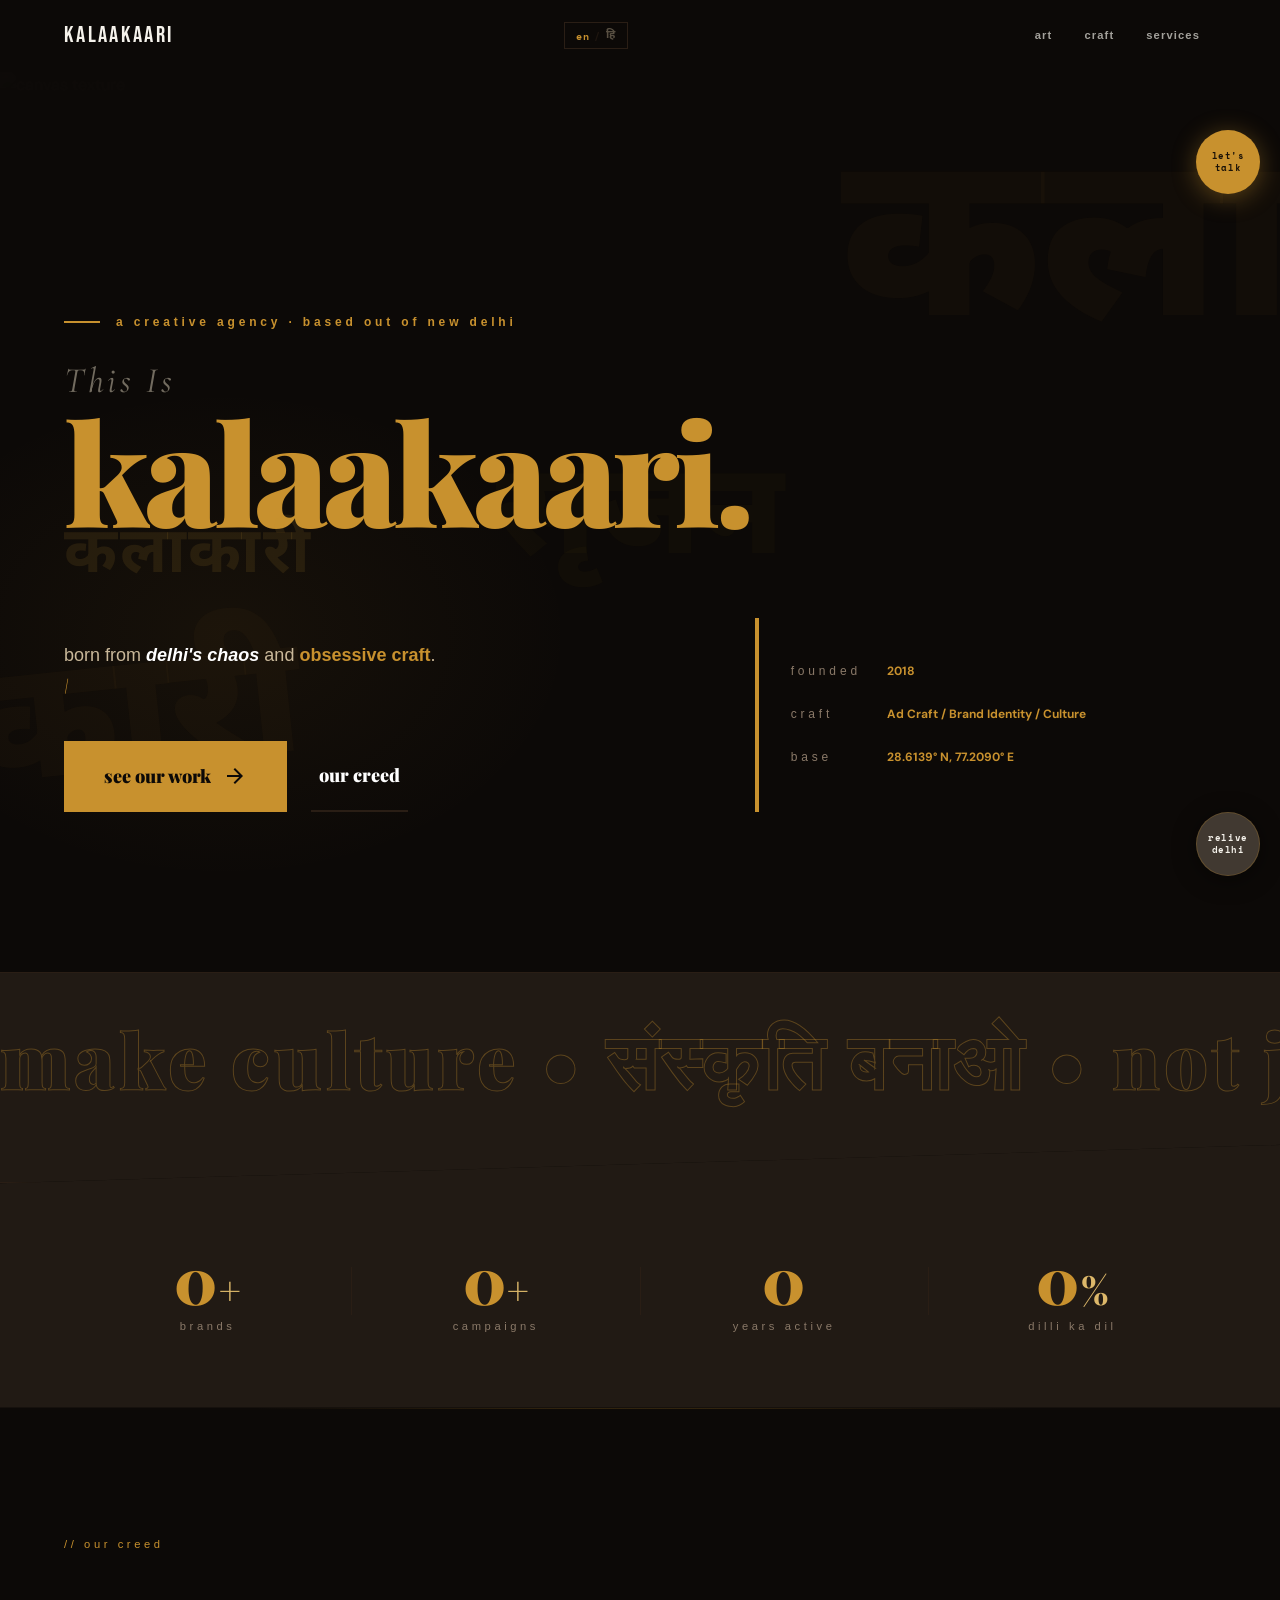
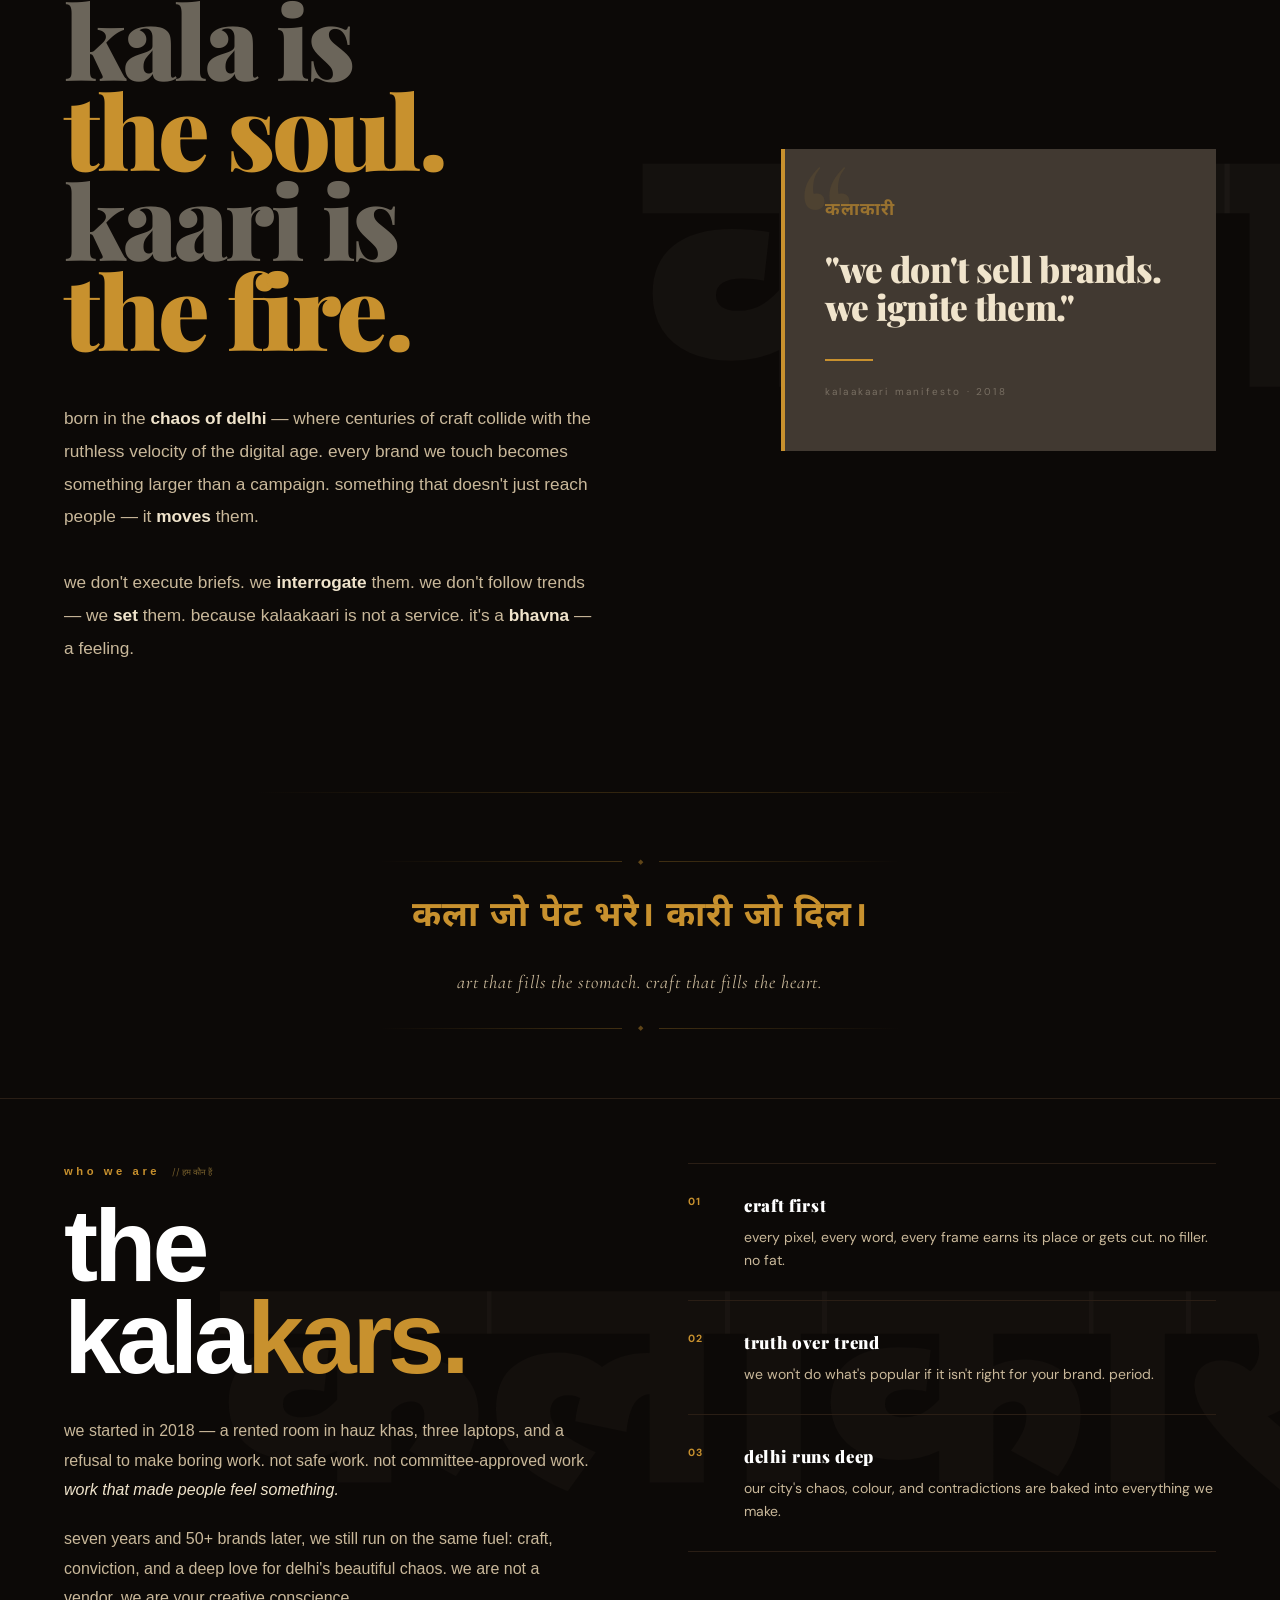
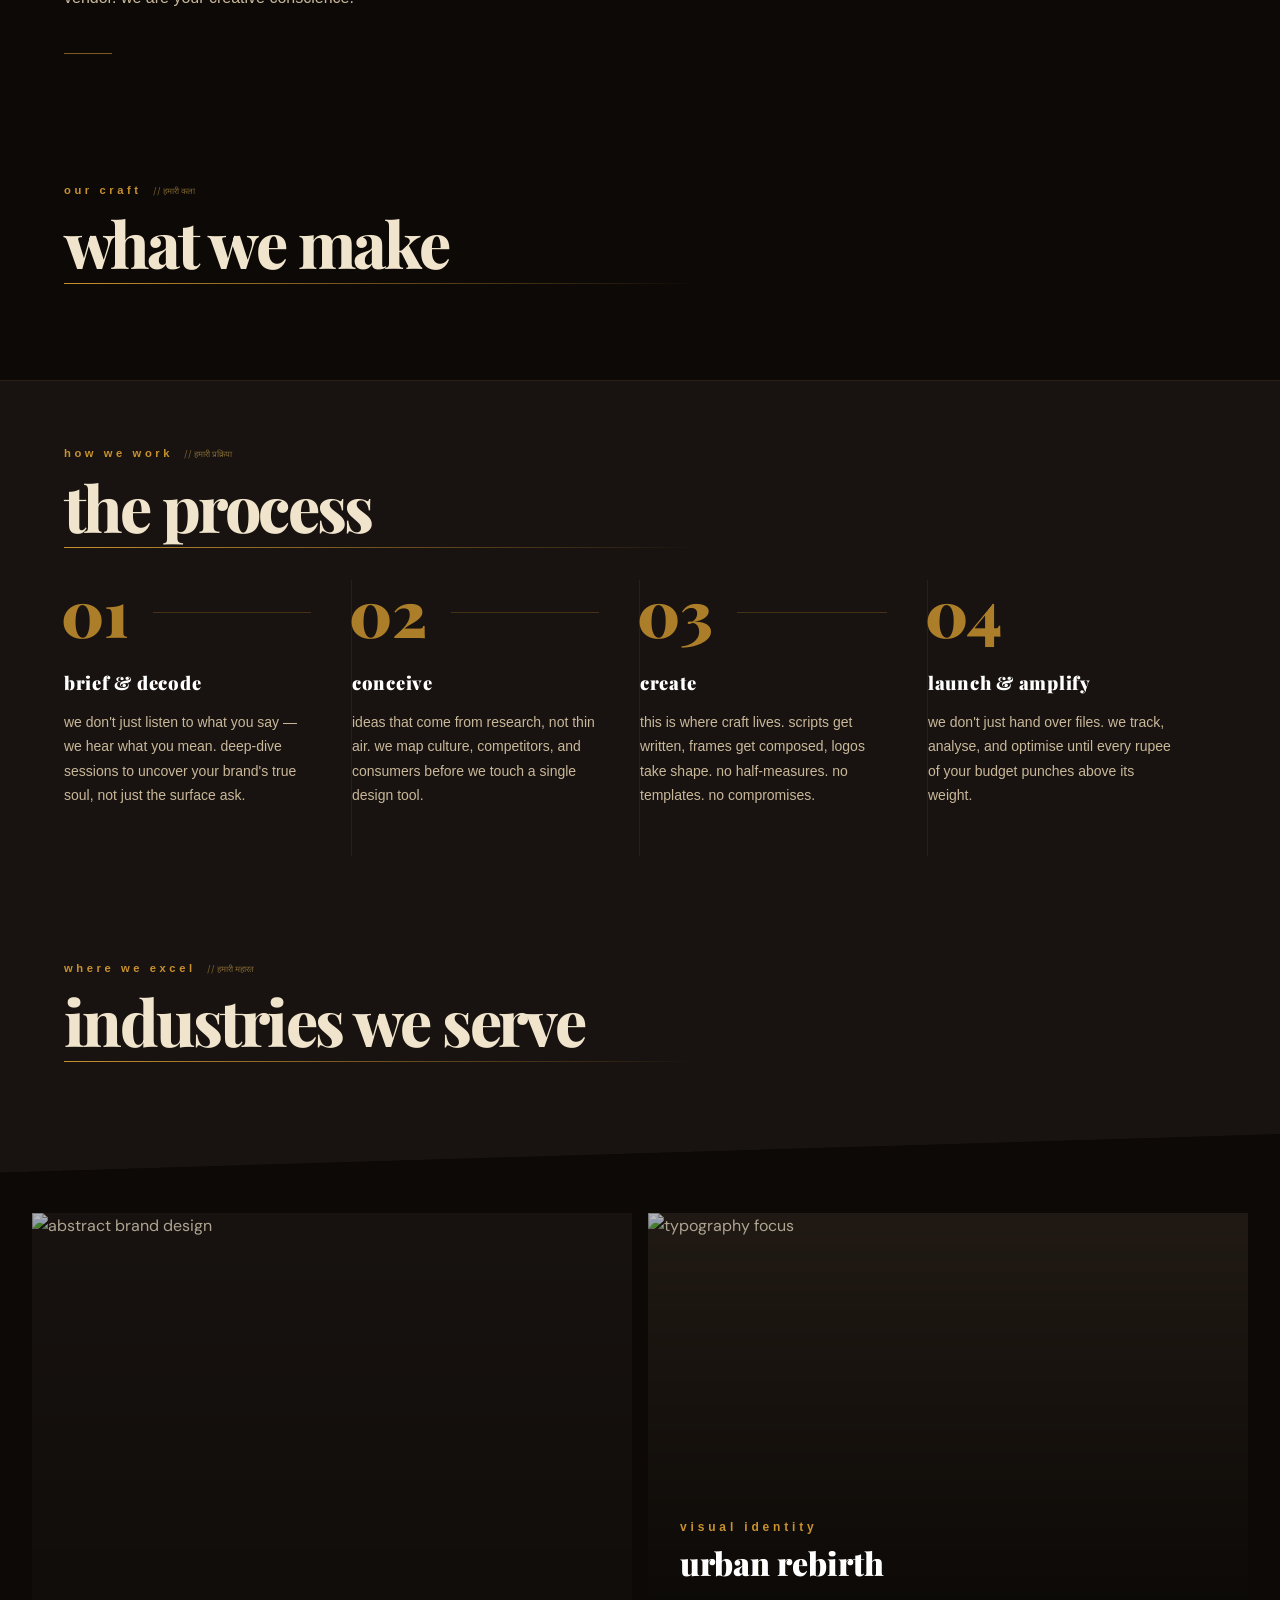
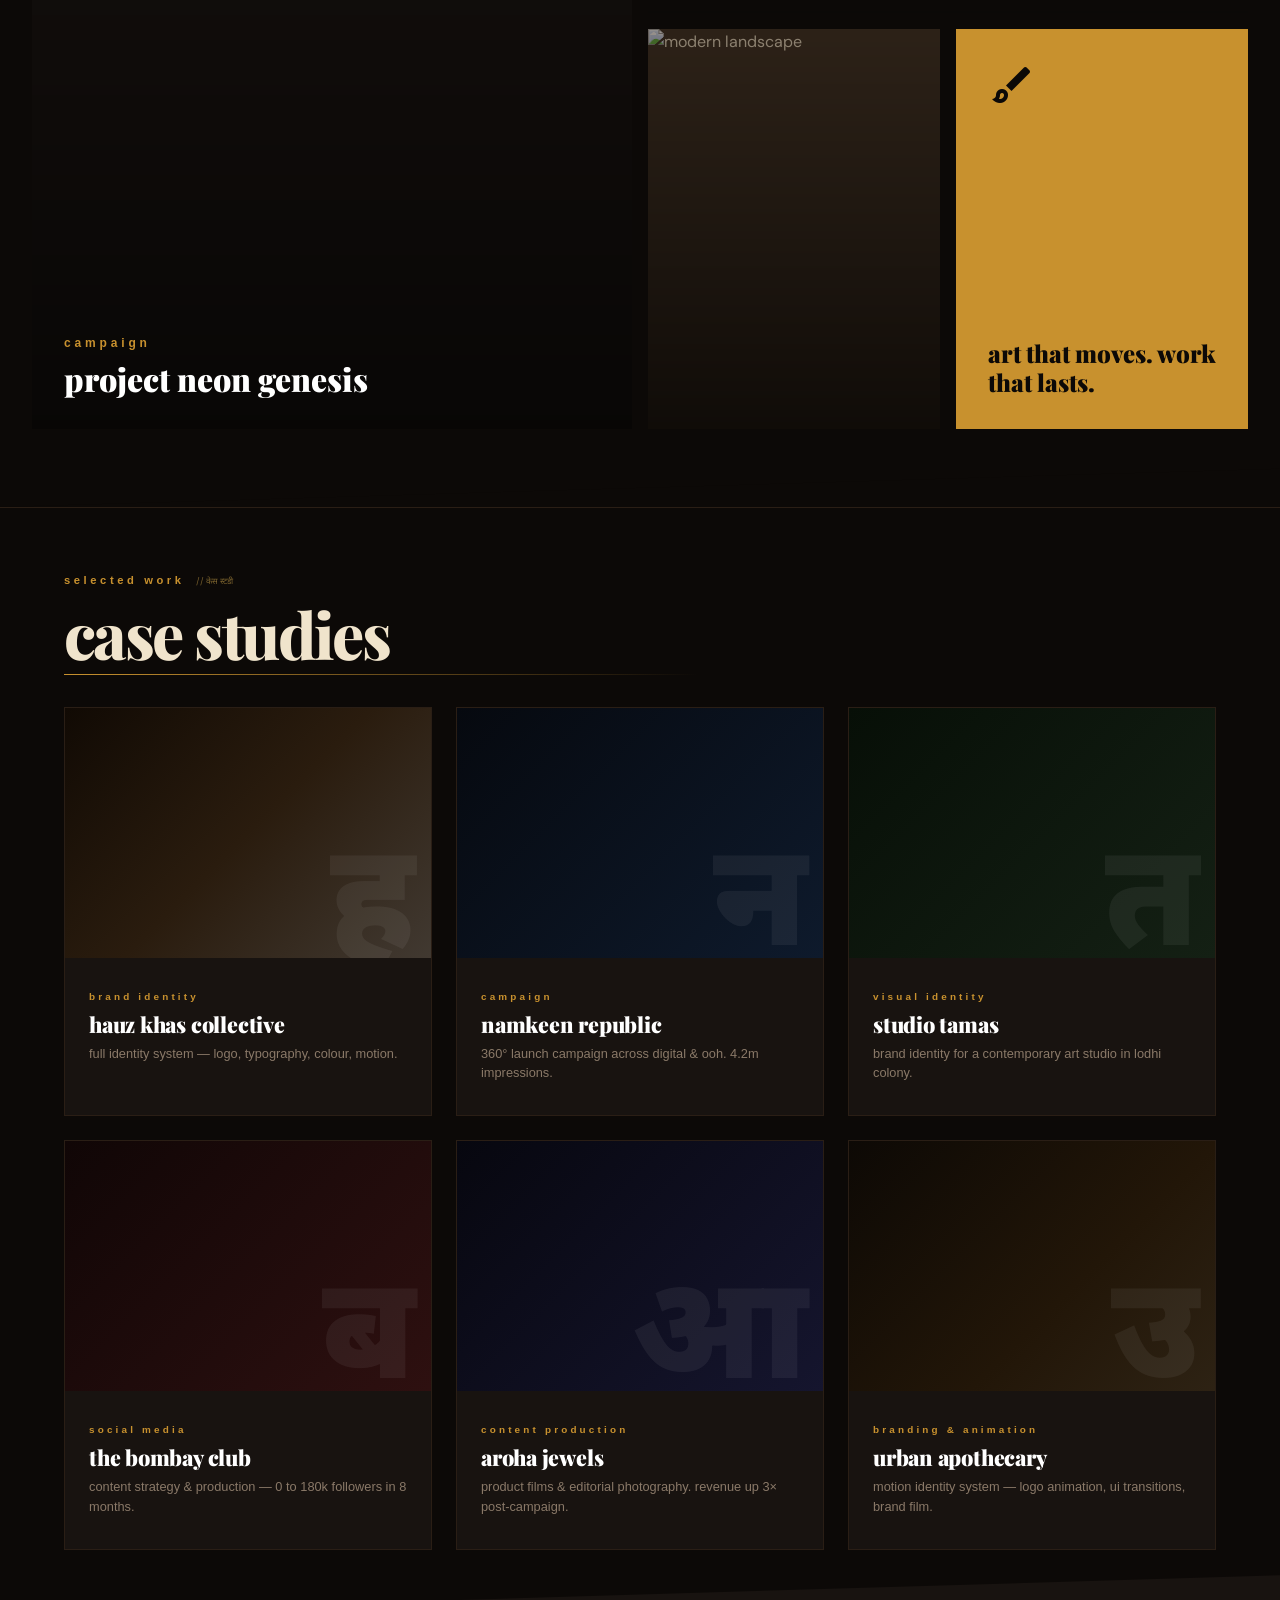
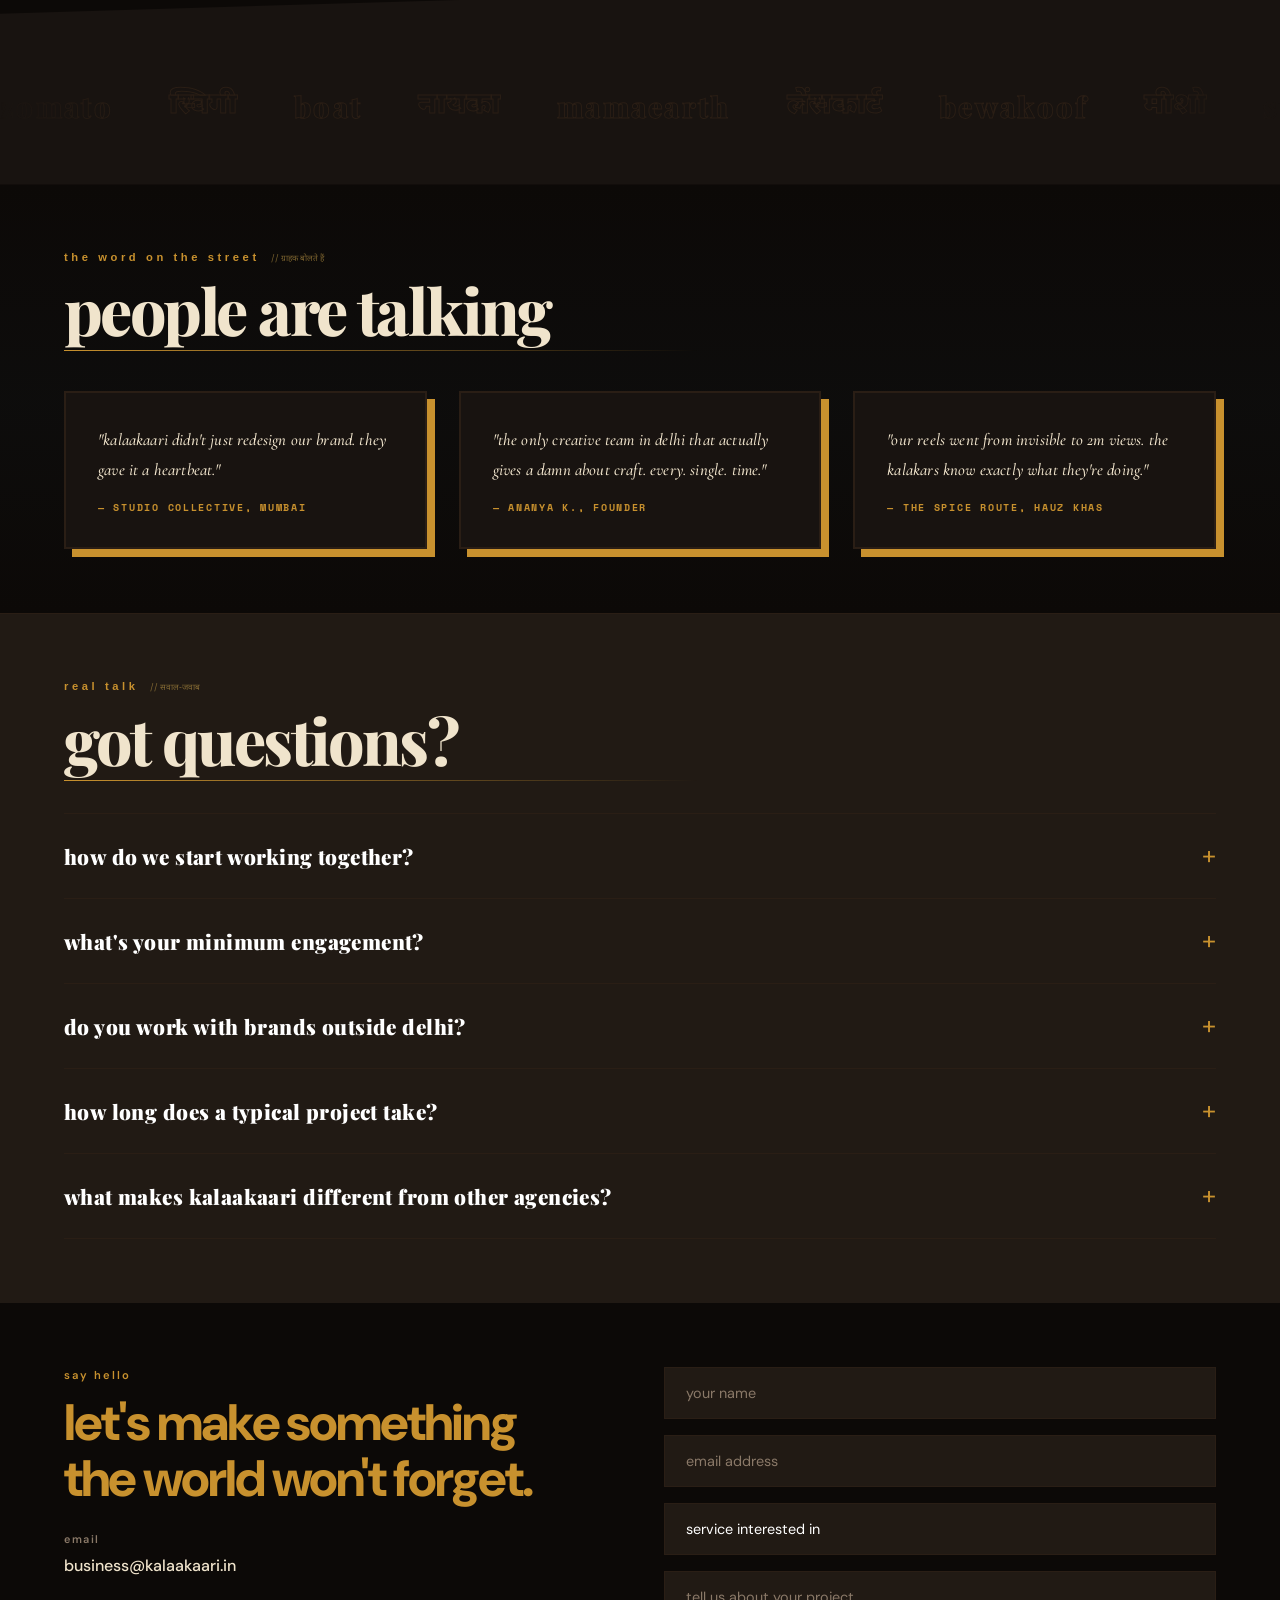
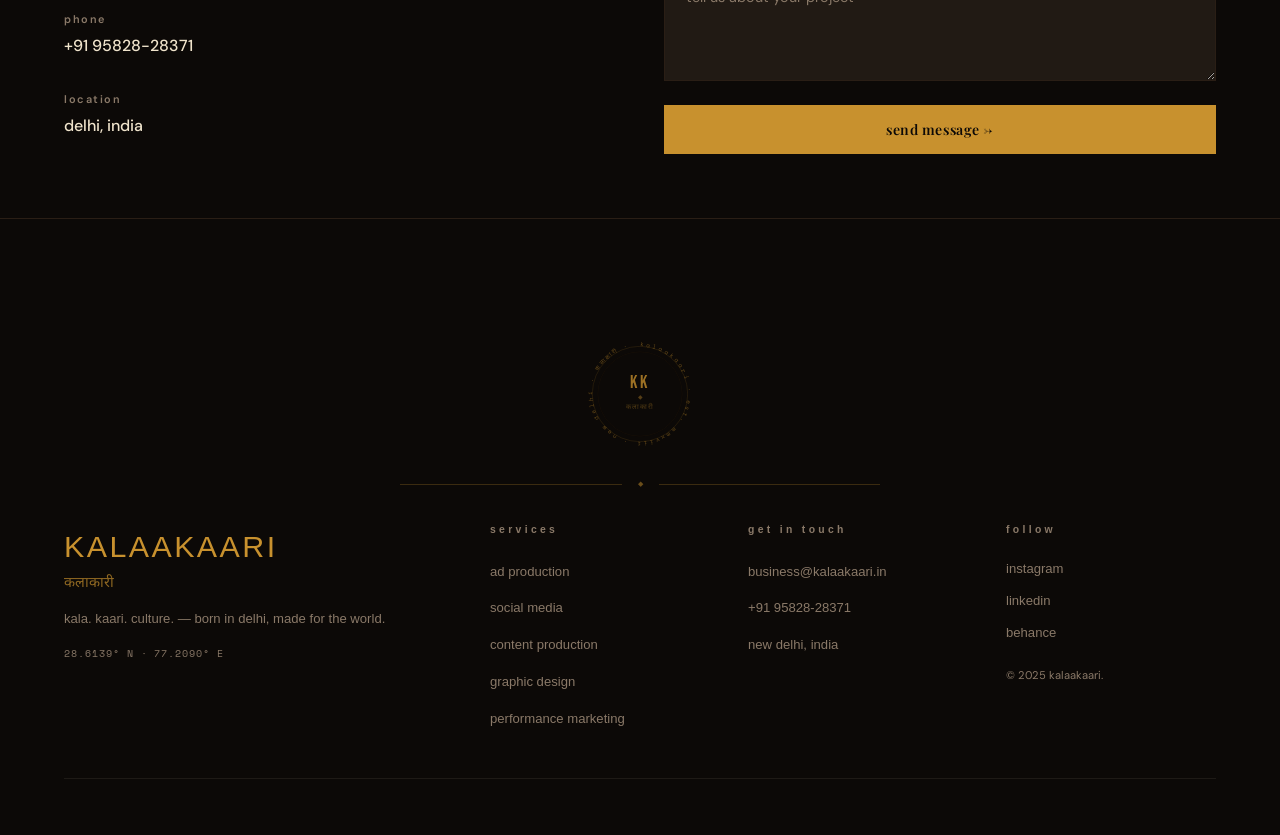
==== commit 550c3772: "UI Polish: Fix font alignment, grid padding, and overlapping buttons" ====
--- a/index.html
+++ b/index.html
@@ -6,9 +6,9 @@
   <title>Kalaakaari — Creative Agency</title>
   <link rel="preconnect" href="https://fonts.googleapis.com" />
   <link rel="preconnect" href="https://fonts.gstatic.com" crossorigin />
-  <link href="https://fonts.googleapis.com/css2?family=Bebas+Neue&family=Cormorant+Garamond:ital,wght@0,400;0,500;0,600;0,700;1,400;1,500;1,600&family=Inter:wght@300;400;500;600;700&family=Space+Mono:wght@400;700&family=Yatra+One&family=Noto+Sans+Devanagari:wght@400;600;700;900&display=swap" rel="stylesheet" />
-  <link rel="stylesheet" href="css/style.css?v=3" />
-  <link rel="stylesheet" href="css/brutalist-inject.css?v=3" />
+  <link href="https://fonts.googleapis.com/css2?family=Bebas+Neue&family=Cormorant+Garamond:ital,wght@0,400;0,500;0,600;0,700;1,400;1,500;1,600&family=DM+Sans:wght@300;400;500;600&family=Noto+Sans+Devanagari:wght@400;600;700;900&family=Playfair+Display:ital,wght@0,400;0,700;0,800;0,900;1,400;1,700&family=Space+Mono:wght@400;700&display=swap" rel="stylesheet" />
+  <link rel="stylesheet" href="css/style.css?v=9" />
+  <link rel="stylesheet" href="css/brutalist-inject.css?v=9" />
 </head>
 <body>
 
@@ -58,31 +58,112 @@
   </div>
   <div class="brand-panel__backdrop" id="brandPanelBackdrop"></div>
 
+  <!-- ─── SIDE DRAWER ──────────────────────────────────── -->
+  <div class="side-drawer" id="sideDrawer" aria-hidden="true">
+    <button class="side-drawer__close" id="sideDrawerClose" aria-label="Close menu">✕</button>
+    <div class="side-drawer__content">
+
+      <div class="side-drawer__section">
+        <span class="side-drawer__eyebrow">// Industry</span>
+        <nav class="side-drawer__nav">
+          <a href="#industries">Food &amp; Beverage</a>
+          <a href="#industries">Fashion &amp; Lifestyle</a>
+          <a href="#industries">FMCG</a>
+          <a href="#industries">Restaurants</a>
+          <a href="#industries">Jewellery</a>
+          <a href="#industries">Beauty &amp; Wellness</a>
+          <a href="#industries">Finance</a>
+        </nav>
+      </div>
+
+      <div class="side-drawer__divider"></div>
+
+      <div class="side-drawer__section">
+        <span class="side-drawer__eyebrow">// Creative</span>
+        <nav class="side-drawer__nav">
+          <a href="#">Music</a>
+          <a href="#">Movies</a>
+          <a href="#">Word to Read</a>
+        </nav>
+      </div>
+
+      <div class="side-drawer__divider"></div>
+
+      <div class="side-drawer__meta">
+        <button class="theme-toggle" id="themeToggle" aria-label="Toggle theme">
+          <span class="tt-icon tt-dark">☾ Dark Mode</span>
+          <span class="tt-icon tt-light">☀ Light Mode</span>
+        </button>
+        <button class="side-drawer__lang-btn" id="drawerLangToggle" aria-label="Switch language">
+          <span class="lt-en">EN</span>
+          <span class="lt-sep">/</span>
+          <span class="lt-hi">हि</span>
+        </button>
+        <a href="delhi.html" class="side-drawer__delhi-link">Relive Delhi →</a>
+      </div>
+
+    </div>
+    <div class="side-drawer__deva" aria-hidden="true">कलाकार</div>
+  </div>
+  <div class="side-drawer__backdrop" id="sideDrawerBackdrop"></div>
+
+  <!-- ─── FLOATING BUTTONS ──────────────────────────────── -->
+  <a href="#contact" class="float-btn float-btn--talk" aria-label="Let's Talk">
+    <span>Let's<br>Talk</span>
+  </a>
+  <a href="delhi.html" class="float-btn float-btn--delhi" aria-label="Relive Delhi">
+    <span>Relive<br>Delhi</span>
+  </a>
+
   <!-- ─── NAV ─────────────────────────────────────────── -->
   <nav class="nav" id="navbar">
     <div class="nav__inner">
-      <button class="nav__logo" id="brandLogoBtn" aria-label="About Kalaakaari">kalaakaari</button>
-      <ul class="nav__links">
-        <li><a href="#services" data-en="Services" data-hi="सेवाएं">Services</a></li>
-        <li><a href="#industries" data-en="Industries" data-hi="उद्योग">Industries</a></li>
-        <li><a href="#portfolio" data-en="Work" data-hi="काम">Work</a></li>
-        <li><a href="delhi.html" data-en="Relive Delhi" data-hi="दिल्ली जीएं">Relive Delhi</a></li>
-        <li><a href="#contact" class="nav__cta" data-en="Let's Talk" data-hi="बात करें">Let's Talk</a></li>
-      </ul>
-      <div class="nav__controls">
-        <button class="theme-toggle" id="themeToggle" aria-label="Toggle theme">
-          <span class="tt-icon tt-dark">☾</span>
-          <span class="tt-icon tt-light">☀</span>
+
+      <!-- LEFT: Bilingual art logo -->
+      <div class="nav__art">
+        <button class="nav__logo-btn" id="brandLogoBtn" aria-label="About Kalaakaari">
+          <span class="logo-hi">कला</span><span class="logo-x">×</span><span class="logo-en-half">KAARI</span>
+          <span class="logo-full">KALAAKAARI</span>
         </button>
+      </div>
+
+      <!-- CENTER: Language toggle -->
+      <div class="nav__center">
         <button class="lang-toggle" id="langToggle" aria-label="Switch language">
           <span class="lt-en">EN</span>
           <span class="lt-sep">/</span>
           <span class="lt-hi">हि</span>
         </button>
-        <button class="nav__burger" id="burger" aria-label="Menu">
+      </div>
+
+      <!-- RIGHT: Nav links + burger -->
+      <div class="nav__right">
+        <ul class="nav__links">
+          <li class="nav__item nav__item--drop">
+            <button class="nav__drop-btn" data-en="Art" data-hi="कला">Art</button>
+            <div class="nav__dropdown">
+              <a href="#portfolio" data-en="Content Portfolio" data-hi="कंटेंट पोर्टफोलियो">Content Portfolio</a>
+              <a href="#work-grid" data-en="Work Portfolio" data-hi="वर्क पोर्टफोलियो">Work Portfolio</a>
+            </div>
+          </li>
+          <li class="nav__item nav__item--drop">
+            <button class="nav__drop-btn" data-en="Craft" data-hi="क्राफ्ट">Craft</button>
+            <div class="nav__dropdown">
+              <a href="#portfolio" data-en="Marketing Portfolio" data-hi="मार्केटिंग पोर्टफोलियो">Marketing Portfolio</a>
+              <a href="#portfolio" data-en="Distribution Portfolio" data-hi="डिस्ट्रीब्यूशन">Distribution Portfolio</a>
+              <a href="#portfolio" data-en="Case Studies" data-hi="केस स्टडी">Case Studies</a>
+              <a href="#portfolio" data-en="Marketing Work" data-hi="मार्केटिंग वर्क">Marketing Work</a>
+            </div>
+          </li>
+          <li class="nav__item">
+            <a href="#services" data-en="Services" data-hi="सेवाएं">Services</a>
+          </li>
+        </ul>
+        <button class="nav__burger" id="burger" aria-label="Open menu">
           <span></span><span></span><span></span>
         </button>
       </div>
+
     </div>
   </nav>
 
@@ -104,11 +185,11 @@
     <div class="new-hero__inner">
       <div class="eyebrow">
         <span class="eyebrow-line"></span>
-        <span class="eyebrow-text" data-en="The Kalakar Collective · नई दिल्ली" data-hi="कलाकार समूह · नई दिल्ली">The Kalakar Collective · नई दिल्ली</span>
+        <span class="eyebrow-text" data-en="A Creative Agency · Based Out Of New Delhi" data-hi="एक क्रिएटिव एजेंसी · नई दिल्ली से">A Creative Agency · Based Out Of New Delhi</span>
       </div>
 
       <h1>
-        <span class="white" data-en="We Are The" data-hi="हम हैं">We Are The</span>
+        <span class="white hero-this-is" data-en="This Is" data-hi="यही है">This Is</span>
         <span class="green hero-brand-text">KALAAKAARI.</span>
         <span class="hero-deva-sub" aria-hidden="true">कलाकारी</span>
       </h1>
@@ -216,6 +297,22 @@
       </div>
     </div>
   </section>
+
+  <!-- ─── BILINGUAL TRUTH DIVIDER ─────────────────────────── -->
+  <div class="truth-divider reveal">
+    <div class="truth-divider__rule">
+      <span class="truth-divider__line"></span>
+      <span class="truth-divider__diamond">◆</span>
+      <span class="truth-divider__line"></span>
+    </div>
+    <p class="truth-divider__hi" aria-hidden="true">कला जो पेट भरे। कारी जो दिल।</p>
+    <p class="truth-divider__en">Art that fills the stomach. Craft that fills the heart.</p>
+    <div class="truth-divider__rule">
+      <span class="truth-divider__line"></span>
+      <span class="truth-divider__diamond">◆</span>
+      <span class="truth-divider__line"></span>
+    </div>
+  </div>
 
   <!-- ─── ABOUT / THE KALAKARS ──────────────────────────── -->
   <section class="section about-section" id="about">
@@ -588,6 +685,31 @@
   <!-- ─── FOOTER ───────────────────────────────────────── -->
   <footer class="footer footer--expanded">
     <div class="container">
+
+      <!-- KK Luxury Seal -->
+      <div class="kk-seal-wrap">
+        <div class="kk-seal" aria-hidden="true">
+          <svg viewBox="0 0 120 120" xmlns="http://www.w3.org/2000/svg" class="kk-seal__svg">
+            <defs>
+              <path id="sealRing" d="M 60,8 A 52,52 0 0,1 112,60 A 52,52 0 0,1 60,112 A 52,52 0 0,1 8,60 A 52,52 0 0,1 60,8"/>
+            </defs>
+            <circle cx="60" cy="60" r="52" fill="none" stroke="rgba(200,145,46,0.22)" stroke-width="0.75"/>
+            <circle cx="60" cy="60" r="46" fill="none" stroke="rgba(200,145,46,0.10)" stroke-width="0.5"/>
+            <text font-family="'Space Mono', monospace" font-size="6.5" fill="rgba(200,145,46,0.55)" letter-spacing="2.4">
+              <textPath href="#sealRing">KALAAKAARI · EST. MMXVIII · NEW DELHI · कलाकारी · </textPath>
+            </text>
+            <text x="60" y="53" text-anchor="middle" font-family="'Bebas Neue', sans-serif" font-size="20" fill="rgba(200,145,46,0.88)" letter-spacing="3">KK</text>
+            <text x="60" y="65" text-anchor="middle" font-size="7" fill="rgba(200,145,46,0.45)">◆</text>
+            <text x="60" y="76" text-anchor="middle" font-family="'Noto Sans Devanagari', serif" font-size="7.5" fill="rgba(200,145,46,0.42)" letter-spacing="1">कलाकारी</text>
+          </svg>
+        </div>
+        <div class="kk-seal__rule">
+          <span class="kk-rule__line"></span>
+          <span class="kk-rule__diamond">◆</span>
+          <span class="kk-rule__line"></span>
+        </div>
+      </div>
+
       <div class="footer__grid">
 
         <!-- Brand col -->
--- a/css/style.css
+++ b/css/style.css
@@ -15,10 +15,10 @@
   --hero-text: #F0E4CC;
   --hero-dim:  rgba(240,228,204,.7);
 
-  --font:         'Inter', sans-serif;
-  --font-serif:   'Space Grotesk', sans-serif;
-  --font-display: 'Epilogue', sans-serif;
-  --font-mono:    'Space Grotesk', monospace;
+  --font:         'DM Sans', sans-serif;
+  --font-serif:   'Cormorant Garamond', serif;
+  --font-display: 'Playfair Display', serif;
+  --font-mono:    'Space Mono', monospace;
   --font-hindi:   'Noto Sans Devanagari', serif;
 
   --ease:     cubic-bezier(.25,.46,.45,.94);
@@ -313,7 +313,7 @@
 .hero__scroll-line {
   width: 1px;
   height: 48px;
-  background: linear-gradient(to bottom, var(--accent), transparent);
+  background: var(--accent);
   animation: scrollPulse 2s ease-in-out infinite;
 }
 @keyframes scrollPulse {
@@ -784,7 +784,7 @@
 .daily__map-mask {
   position: absolute;
   inset: 0;
-  background: linear-gradient(to bottom, var(--bg) 0%, rgba(245,242,235,0.7) 50%, var(--bg) 100%);
+  background: rgba(12, 9, 7, 0.62);
   pointer-events: none;
 }
 .daily .container { position: relative; z-index: 1; }
@@ -928,7 +928,7 @@
 .marker-dot--gold { fill: #d4aa4c; }
 
 .marker-label {
-  font-family: 'Space Grotesk', sans-serif;
+  font-family: 'DM Sans', sans-serif;
   font-size: 10px;
   font-weight: 700;
   letter-spacing: .06em;
@@ -937,7 +937,7 @@
   pointer-events: none;
 }
 .marker-sublabel {
-  font-family: 'Space Grotesk', monospace;
+  font-family: 'Space Mono', monospace;
   font-size: 8.5px;
   letter-spacing: .09em;
   fill: rgba(212,170,76,0);
--- a/css/brutalist-inject.css
+++ b/css/brutalist-inject.css
@@ -1,5 +1,5 @@
 /* ── Brutalist Mockup Inject ────────────────────────────── */
-@import url('https://fonts.googleapis.com/css2?family=Epilogue:wght@400;700;900&family=Space+Grotesk:wght@400;700&family=Material+Symbols+Outlined:wght,FILL@100..700,0..1&display=swap');
+@import url('https://fonts.googleapis.com/css2?family=Material+Symbols+Outlined:wght,FILL@100..700,0..1&display=swap');
 
 :root {
   --primary-container: #C8912E;   /* Amber Gold — primary contrast */
@@ -12,8 +12,8 @@
   --on-surface-variant: #C9B89A;
   --outline: #8A7968;
   --on-primary: #0C0907;
-  --font-headline: 'Epilogue', sans-serif;
-  --font-label: 'Space Grotesk', sans-serif;
+  --font-headline: 'Playfair Display', serif;
+  --font-label: 'DM Sans', sans-serif;
 }
 
 .material-symbols-outlined {
@@ -27,7 +27,7 @@
   padding: 8rem 2rem 3rem;
   display: flex; flex-direction: column; justify-content: center;
   overflow: hidden;
-  background: radial-gradient(ellipse at 25% 65%, rgba(65,57,49,0.28) 0%, transparent 55%), #0C0907;
+  background: #0C0907;
 }
 .new-hero__bg {
   position: absolute; bottom: 0; left: 0; width: 100%; height: 614px;
@@ -54,9 +54,8 @@
     text-transform: uppercase; letter-spacing: -0.04em;
 }
 .new-hero h1 span.white { color: #fff; display: block; }
-.new-hero h1 span.green { 
-  color: var(--primary-container); display: block; font-style: italic; 
-  -webkit-text-stroke: 1px rgba(199, 62, 58, 0.35); text-shadow: 0 0 40px rgba(199, 62, 58, 0.15);
+.new-hero h1 span.green {
+  color: var(--primary-container); display: block; font-style: italic;
 }
 
 .new-hero__layout { display: grid; grid-template-columns: 1fr; gap: 2rem; align-items: end; }
@@ -82,7 +81,7 @@
 .btn-link:hover { border-color: var(--primary-container); }
 
 .new-hero__meta { grid-column: 8 / span 5; background: var(--surface-container-lowest); padding: 2rem; border-left: 4px solid var(--primary-container); }
-.meta-row { display: flex; justify-content: space-between; align-items: center; padding: 0.75rem 0; }
+.meta-row { display: grid; grid-template-columns: 80px 1fr; gap: 1rem; align-items: baseline; padding: 0.75rem 0; }
 .meta-label { font-family: var(--font-label); font-size: 0.75rem; text-transform: uppercase; letter-spacing: 0.1em; color: var(--outline); }
 .meta-val { font-family: var(--font-label); font-size: 0.75rem; color: var(--primary-container); font-weight: bold; }
 
@@ -102,7 +101,7 @@
 .bento-card:hover img { transform: scale(1.1); }
 .bento-card img { width: 100%; height: 100%; object-fit: cover; transition: transform 0.7s; opacity: 0.7; }
 .bento-card::after { content: ''; position: absolute; inset: 0; background: linear-gradient(to top, rgba(0,0,0,0.8), transparent); opacity: 0.8; pointer-events: none; }
-.bento-card__content { position: absolute; bottom: 2rem; left: 2rem; z-index: 10; }
+.bento-card__content { position: absolute; bottom: 2rem; left: 2rem; right: 2rem; z-index: 10; }
 .bento-card__tag { font-family: var(--font-label); font-size: 0.75rem; color: var(--primary-container); text-transform: uppercase; letter-spacing: 0.1em; display: block; margin-bottom: 0.5rem; font-weight: bold; }
 .bento-card__title { font-family: var(--font-headline); font-weight: 900; font-size: 2rem; text-transform: uppercase; color: #fff; line-height: 1.1; }
 
@@ -233,15 +232,12 @@
 [data-lang="en"] .lt-en { color: var(--primary-container); opacity: 1; }
 [data-lang="hi"] .lt-hi { color: var(--primary-container); opacity: 1; }
 
-/* ── Hero: Delhi skyline baked into H1 text ── */
+/* ── Hero: KALAAKAARI text colour ── */
 .hero-brand-text {
-  background:
-    linear-gradient(180deg, rgba(200,145,46,0.80) 0%, rgba(65,57,49,0.40) 100%),
-    url('https://lh3.googleusercontent.com/aida-public/[base64]')
-    bottom center / cover no-repeat;
-  -webkit-background-clip: text !important;
-  background-clip: text !important;
-  color: transparent !important;
+  color: var(--primary-container) !important;
+  background: none !important;
+  -webkit-background-clip: unset !important;
+  background-clip: unset !important;
   -webkit-text-stroke: 0 !important;
   text-shadow: none !important;
 }
@@ -265,14 +261,14 @@
   position: absolute;
   inset: 0;
   pointer-events: none;
-  z-index: 1;
+  z-index: 0;
   overflow: hidden;
 }
 .hh-word {
   position: absolute;
   font-family: 'Noto Sans Devanagari', 'Yatra One', serif;
   font-weight: 900;
-  color: rgba(200, 145, 46, 0.055);
+  color: rgba(200, 145, 46, 0.035);
   line-height: 1;
   user-select: none;
 }
@@ -546,12 +542,12 @@
   border-color: var(--outline-variant) !important;
 }
 
-/* Hero brand text — amber gradient for light bg */
+/* Hero brand text — deep amber for light bg */
 [data-theme="light"] .hero-brand-text {
-  background:
-    linear-gradient(180deg, rgba(139,94,26,0.85) 0%, rgba(65,57,49,0.45) 100%),
-    url('https://lh3.googleusercontent.com/aida-public/[base64]')
-    bottom center / cover no-repeat !important;
+  color: #8B5E1A !important;
+  background: none !important;
+  -webkit-background-clip: unset !important;
+  background-clip: unset !important;
 }
 
 /* Ghost Hindi text slightly more visible on light bg */
@@ -986,8 +982,8 @@
   color: #fff;
   margin: 1.2rem 0 2rem;
 }
-.about__headline em { font-style: italic; color: #fff; }
-.about__headline--amber { color: var(--primary-container); }
+.about__headline em { font-style: normal; color: #fff; }
+.about__headline--amber { color: var(--primary-container); font-style: normal; }
 .about__body {
   font-size: 1rem;
   line-height: 1.85;
@@ -1072,21 +1068,22 @@
   display: flex;
   align-items: center;
   margin-bottom: 1.5rem;
+  margin-left: -0.2rem;
 }
 .process__num {
   font-family: var(--font-headline);
   font-weight: 900;
   font-size: clamp(2.8rem, 5vw, 4.5rem);
-  color: transparent;
-  -webkit-text-stroke: 1.5px var(--primary-container);
+  color: var(--primary-container);
   line-height: 1;
   flex-shrink: 0;
+  opacity: 0.85;
 }
 .process__connector {
   flex: 1;
   height: 1px;
-  background: linear-gradient(to right, rgba(200,145,46,0.5), transparent);
-  margin-left: 1rem;
+  background: rgba(200, 145, 46, 0.25);
+  margin-left: 1.5rem;
 }
 .process__connector--last { background: transparent; }
 @media (max-width: 767px) { .process__connector { display: none; } }
@@ -1132,6 +1129,9 @@
   cursor: pointer;
   transition: transform 0.3s cubic-bezier(.16,1,.3,1), border-color 0.3s;
   position: relative;
+  display: flex;
+  flex-direction: column;
+  height: 100%;
 }
 .work-card:hover { transform: translateY(-6px); border-color: var(--primary-container); }
 
@@ -1340,7 +1340,7 @@
 }
 
 .fm-item__sub {
-  font-family: 'Inter', sans-serif;
+  font-family: 'DM Sans', sans-serif;
   font-size: 0.75rem;
   font-weight: 400;
   letter-spacing: 0.02em;
@@ -1416,3 +1416,1034 @@
 [data-theme="light"] .fm-part {
   color: #F5F2EB;
 }
+
+/* ── Nav Restructure ────────────────────────────────────── */
+.nav__inner {
+  display: grid !important;
+  grid-template-columns: auto 1fr auto !important;
+  align-items: center !important;
+  gap: 1rem !important;
+}
+
+/* Left: art logo */
+.nav__art { display: flex; align-items: center; }
+
+.nav__logo-btn {
+  background: none;
+  border: none;
+  cursor: pointer;
+  padding: 0;
+  font-family: 'Bebas Neue', sans-serif;
+  font-size: 1.45rem;
+  letter-spacing: 0.1em;
+  line-height: 1;
+  display: flex;
+  align-items: center;
+  gap: 0.15em;
+}
+
+/* Bilingual logo logic */
+.logo-hi  { color: #C8912E; display: none; }
+.logo-x   { color: rgba(200,145,46,0.4); font-size: 0.9em; display: none; }
+.logo-en-half { color: #F5F2EB; display: none; }
+.logo-full { color: #F5F2EB; display: inline; }
+
+/* EN mode: full English */
+[data-lang="en"] .logo-full      { display: inline; }
+[data-lang="en"] .logo-hi,
+[data-lang="en"] .logo-x,
+[data-lang="en"] .logo-en-half   { display: none; }
+
+/* HI mode: half Hindi + half English */
+[data-lang="hi"] .logo-full      { display: none; }
+[data-lang="hi"] .logo-hi,
+[data-lang="hi"] .logo-x,
+[data-lang="hi"] .logo-en-half   { display: inline; }
+[data-lang="hi"] .logo-hi        { font-family: 'Noto Sans Devanagari', sans-serif; font-size: 1.25rem; }
+
+/* Center: lang toggle */
+.nav__center {
+  display: flex !important;
+  justify-content: center !important;
+}
+
+/* Right: links + burger */
+.nav__right {
+  display: flex !important;
+  align-items: center !important;
+  gap: 0.5rem !important;
+  justify-content: flex-end !important;
+}
+
+/* Nav links list (desktop) */
+.nav__links {
+  display: flex !important;
+  align-items: center !important;
+  gap: 0 !important;
+  list-style: none !important;
+  margin: 0 !important;
+  padding: 0 !important;
+}
+
+.nav__item { position: relative; }
+
+.nav__item a,
+.nav__drop-btn {
+  display: block;
+  padding: 0.45rem 1rem;
+  font-family: 'Space Mono', monospace;
+  font-size: 0.7rem;
+  font-weight: 700;
+  letter-spacing: 0.12em;
+  text-transform: uppercase;
+  color: rgba(245,242,235,0.65);
+  text-decoration: none;
+  background: none;
+  border: none;
+  cursor: pointer;
+  transition: color 0.2s;
+  white-space: nowrap;
+}
+.nav__item a:hover,
+.nav__drop-btn:hover { color: #C8912E; }
+
+/* Dropdown */
+.nav__item--drop { position: relative; }
+
+.nav__dropdown {
+  position: absolute;
+  top: calc(100% + 8px);
+  right: 0;
+  min-width: 200px;
+  background: #0e0c09;
+  border: 1px solid rgba(200,145,46,0.18);
+  border-top: 2px solid #C8912E;
+  padding: 0.4rem 0;
+  opacity: 0;
+  pointer-events: none;
+  transform: translateY(-6px);
+  transition: opacity 0.2s ease, transform 0.2s ease;
+  z-index: 200;
+}
+
+.nav__item--drop:hover .nav__dropdown,
+.nav__item--drop.open .nav__dropdown {
+  opacity: 1;
+  pointer-events: all;
+  transform: translateY(0);
+}
+
+.nav__dropdown a {
+  display: block !important;
+  padding: 0.55rem 1.2rem !important;
+  font-size: 0.68rem !important;
+  letter-spacing: 0.1em !important;
+  color: rgba(200,180,150,0.7) !important;
+  transition: color 0.15s, padding-left 0.15s !important;
+}
+.nav__dropdown a:hover {
+  color: #C8912E !important;
+  padding-left: 1.5rem !important;
+}
+
+/* Drop button arrow indicator */
+.nav__drop-btn::after {
+  content: ' ↓';
+  font-size: 0.6rem;
+  opacity: 0.5;
+  transition: transform 0.2s;
+  display: inline-block;
+}
+.nav__item--drop:hover .nav__drop-btn::after,
+.nav__item--drop.open .nav__drop-btn::after {
+  transform: rotate(180deg);
+}
+
+/* Mobile: hide nav links, show only burger */
+@media (max-width: 768px) {
+  .nav__links { display: none !important; }
+  .nav__logo-btn { font-size: 1.15rem; }
+}
+
+/* Light theme nav */
+[data-theme="light"] .nav__logo-btn .logo-full,
+[data-theme="light"] .nav__logo-btn .logo-en-half { color: #1a1410; }
+[data-theme="light"] .nav__item a,
+[data-theme="light"] .nav__drop-btn { color: rgba(26,20,16,0.65); }
+[data-theme="light"] .nav__item a:hover,
+[data-theme="light"] .nav__drop-btn:hover { color: #8B5E1A; }
+[data-theme="light"] .nav__dropdown { background: #f5ede0; border-color: rgba(65,57,49,0.15); }
+[data-theme="light"] .nav__dropdown a { color: rgba(65,57,49,0.7) !important; }
+[data-theme="light"] .nav__dropdown a:hover { color: #8B5E1A !important; }
+
+/* ── Side Drawer ─────────────────────────────────────────── */
+.side-drawer {
+  position: fixed;
+  top: 0;
+  right: 0;
+  height: 100vh;
+  width: min(380px, 90vw);
+  background: #0b0906;
+  border-left: 1px solid rgba(200,145,46,0.15);
+  z-index: 1001;
+  transform: translateX(100%);
+  transition: transform 0.5s cubic-bezier(0.76, 0, 0.24, 1);
+  display: flex;
+  flex-direction: column;
+  padding: 5.5rem 2.5rem 2.5rem;
+  overflow-y: auto;
+}
+.side-drawer.open {
+  transform: translateX(0);
+}
+
+.side-drawer__backdrop {
+  position: fixed;
+  inset: 0;
+  background: rgba(0,0,0,0.65);
+  backdrop-filter: blur(5px);
+  -webkit-backdrop-filter: blur(5px);
+  z-index: 1000;
+  opacity: 0;
+  pointer-events: none;
+  transition: opacity 0.35s;
+}
+.side-drawer__backdrop.open {
+  opacity: 1;
+  pointer-events: all;
+}
+
+.side-drawer__close {
+  position: absolute;
+  top: 1.5rem;
+  right: 1.5rem;
+  background: none;
+  border: 1px solid rgba(200,145,46,0.25);
+  color: rgba(245,242,235,0.6);
+  width: 38px;
+  height: 38px;
+  border-radius: 50%;
+  display: flex;
+  align-items: center;
+  justify-content: center;
+  cursor: pointer;
+  font-size: 0.9rem;
+  transition: color 0.2s, border-color 0.2s;
+}
+.side-drawer__close:hover { color: #C8912E; border-color: #C8912E; }
+
+.side-drawer__content { flex: 1; display: flex; flex-direction: column; gap: 2rem; }
+
+.side-drawer__eyebrow {
+  display: block;
+  font-family: 'Space Mono', monospace;
+  font-size: 0.62rem;
+  letter-spacing: 0.2em;
+  color: #C8912E;
+  text-transform: uppercase;
+  margin-bottom: 1rem;
+}
+
+.side-drawer__nav {
+  display: flex;
+  flex-direction: column;
+  gap: 0;
+}
+.side-drawer__nav a {
+  font-family: 'Bebas Neue', sans-serif;
+  font-size: 1.6rem;
+  letter-spacing: 0.06em;
+  text-transform: uppercase;
+  color: rgba(245,242,235,0.5);
+  text-decoration: none;
+  padding: 0.3rem 0;
+  border-bottom: 1px solid rgba(200,145,46,0.07);
+  transition: color 0.2s, padding-left 0.2s;
+}
+.side-drawer__nav a:hover { color: #C8912E; padding-left: 0.5rem; }
+
+.side-drawer__divider {
+  height: 1px;
+  background: rgba(200,145,46,0.12);
+}
+
+.side-drawer__meta {
+  margin-top: auto;
+  display: flex;
+  flex-direction: column;
+  gap: 1rem;
+}
+
+.side-drawer__meta .theme-toggle {
+  background: none;
+  border: 1px solid rgba(200,145,46,0.2);
+  color: rgba(245,242,235,0.5);
+  padding: 0.6rem 1rem;
+  border-radius: 4px;
+  cursor: pointer;
+  font-family: 'Space Mono', monospace;
+  font-size: 0.7rem;
+  letter-spacing: 0.1em;
+  text-transform: uppercase;
+  text-align: left;
+  transition: color 0.2s, border-color 0.2s;
+  width: 100%;
+}
+.side-drawer__meta .theme-toggle:hover { color: #C8912E; border-color: #C8912E; }
+
+/* Show correct icon in drawer */
+.side-drawer__meta .theme-toggle .tt-dark,
+.side-drawer__meta .theme-toggle .tt-light { display: block !important; }
+[data-theme="dark"]  .side-drawer__meta .theme-toggle .tt-light { display: none !important; }
+[data-theme="light"] .side-drawer__meta .theme-toggle .tt-dark  { display: none !important; }
+
+.side-drawer__delhi-link {
+  font-family: 'Space Mono', monospace;
+  font-size: 0.7rem;
+  letter-spacing: 0.12em;
+  text-transform: uppercase;
+  color: rgba(245,242,235,0.35);
+  text-decoration: none;
+  transition: color 0.2s;
+}
+.side-drawer__delhi-link:hover { color: #C8912E; }
+
+/* Ghost Devanagari in drawer */
+.side-drawer__deva {
+  position: absolute;
+  bottom: -1rem;
+  right: -0.5rem;
+  font-family: 'Noto Sans Devanagari', sans-serif;
+  font-size: 9rem;
+  font-weight: 900;
+  color: rgba(200,145,46,0.04);
+  pointer-events: none;
+  line-height: 1;
+  user-select: none;
+}
+
+/* Light theme drawer */
+[data-theme="light"] .side-drawer { background: #f5ede0; border-color: rgba(65,57,49,0.15); }
+[data-theme="light"] .side-drawer__nav a { color: rgba(65,57,49,0.5); }
+[data-theme="light"] .side-drawer__nav a:hover { color: #8B5E1A; }
+[data-theme="light"] .side-drawer__close { color: rgba(65,57,49,0.5); border-color: rgba(65,57,49,0.2); }
+[data-theme="light"] .side-drawer__close:hover { color: #8B5E1A; border-color: #8B5E1A; }
+[data-theme="light"] .side-drawer__meta .theme-toggle { color: rgba(65,57,49,0.5); }
+[data-theme="light"] .side-drawer__delhi-link { color: rgba(65,57,49,0.35); }
+
+/* ── Floating Buttons ────────────────────────────────────── */
+.float-btn {
+  position: fixed;
+  width: 64px;
+  height: 64px;
+  border-radius: 50%;
+  display: flex;
+  align-items: center;
+  justify-content: center;
+  text-align: center;
+  text-decoration: none;
+  font-family: 'Space Mono', monospace;
+  font-size: 0.55rem;
+  font-weight: 700;
+  letter-spacing: 0.06em;
+  text-transform: uppercase;
+  line-height: 1.4;
+  z-index: 90;
+  transition: transform 0.3s cubic-bezier(0.34,1.56,0.64,1), box-shadow 0.3s;
+  cursor: pointer;
+}
+.float-btn:hover { transform: scale(1.1); }
+
+.float-btn--talk {
+  top: 130px;
+  right: 1.25rem;
+  background: #C8912E;
+  color: #1a1208;
+  box-shadow: 0 4px 24px rgba(200,145,46,0.4);
+}
+.float-btn--talk:hover { box-shadow: 0 8px 36px rgba(200,145,46,0.55); }
+
+.float-btn--delhi {
+  bottom: 1.5rem;
+  right: 1.25rem;
+  background: #413931;
+  color: #F5F2EB;
+  border: 1px solid rgba(200,145,46,0.25);
+  box-shadow: 0 4px 24px rgba(0,0,0,0.45);
+}
+.float-btn--delhi:hover { box-shadow: 0 8px 36px rgba(0,0,0,0.55); }
+
+/* Hide floats on very small viewports so they don't overlap */
+@media (max-width: 380px) { .float-btn { display: none; } }
+
+/* Light theme floats */
+[data-theme="light"] .float-btn--delhi { background: #413931; color: #F5F2EB; }
+[data-theme="light"] .float-btn--talk { background: #8B5E1A; }
+
+
+/* ══════════════════════════════════════════════════════════
+   OVERALL DESIGN POLISH — unified vibe
+   ══════════════════════════════════════════════════════════ */
+
+/* ── 1. Manifesto: restore "KALA IS" / "KAARI IS" visibility ── */
+.manifesto__line {
+  color: rgba(240, 228, 204, 0.42) !important;
+}
+.manifesto__line--amber {
+  color: var(--primary-container) !important;
+}
+[data-theme="light"] .manifesto__line {
+  color: rgba(26, 20, 16, 0.28) !important;
+}
+
+/* ── 2. Mobile touch: restore cursor + hide custom cursor ── */
+@media (pointer: coarse) {
+  * { cursor: auto !important; }
+  .custom-cursor { display: none !important; }
+}
+
+/* ── 3. Hero h1: clean block stack, no flex fighting ── */
+.new-hero h1 {
+  display: block !important;
+  line-height: 1 !important;
+  margin-bottom: 1.8rem !important;
+  font-size: clamp(4.5rem, 11vw, 9rem) !important;
+  letter-spacing: -0.04em !important;
+}
+
+/* "This Is" — Cormorant italic intro, clearly smaller */
+.hero-this-is {
+  display: block !important;
+  font-family: 'Cormorant Garamond', serif !important;
+  font-size: clamp(1.3rem, 2.8vw, 2.4rem) !important;
+  font-weight: 400 !important;
+  font-style: italic !important;
+  letter-spacing: 0.1em !important;
+  text-transform: none !important;
+  color: rgba(240, 228, 204, 0.45) !important;
+  line-height: 1.4 !important;
+  margin-bottom: 0.05em !important;
+}
+[data-theme="light"] .hero-this-is {
+  color: rgba(26, 20, 16, 0.38) !important;
+}
+
+/* KALAAKAARI — full weight, tight line-height */
+.new-hero h1 span.green {
+  display: block !important;
+  line-height: 0.88 !important;
+  font-style: normal !important;
+}
+
+/* Devanagari ghost — sits snug below KALAAKAARI */
+.hero-deva-sub {
+  display: block !important;
+  line-height: 1 !important;
+  margin-top: 0.1em !important;
+}
+
+/* ── 6. Hero meta card: top rule on mobile for separation ── */
+@media (max-width: 767px) {
+  .new-hero__meta {
+    border-top: 1px solid rgba(200, 145, 46, 0.25) !important;
+    border-left: 4px solid var(--primary-container) !important;
+    padding-top: 1.5rem !important;
+  }
+}
+
+/* ── 7. Float "Let's Talk": push below nav conflict zone ── */
+.float-btn--talk {
+  top: 130px !important;
+}
+
+/* ── 8. Manifesto: soften the raw brutalist borders ── */
+.manifesto {
+  border-top: 1px solid rgba(65, 57, 49, 0.5) !important;
+  border-bottom: 1px solid rgba(65, 57, 49, 0.5) !important;
+}
+[data-theme="light"] .manifesto {
+  border-color: rgba(65, 57, 49, 0.25) !important;
+}
+
+/* ── 9. About section: cream accent on headline for depth ── */
+.about__headline {
+  line-height: 0.9 !important;
+}
+
+/* ── 10. Section label: unified spacing above title ── */
+.section__label {
+  margin-bottom: 0.6rem !important;
+}
+
+/* ── 11. MagnetLines decoration: slightly more presence ── */
+.hero__magnet {
+  opacity: 0.55 !important;
+}
+
+/* ── 12. FlowingMenu: slightly taller rows for more luxury feel ── */
+.fm-item {
+  height: 96px !important;
+}
+
+/* ── 13. Eyebrow line decoration: slightly shorter for elegance ── */
+.eyebrow-line {
+  width: 36px !important;
+}
+
+/* ── 14. Stat label: more tracking ── */
+.stat-label {
+  letter-spacing: 0.22em !important;
+}
+
+/* ── 15. Nav logo button: add amber underline glow on hover ── */
+.nav__logo-btn:hover .logo-full,
+.nav__logo-btn:hover .logo-en-half {
+  color: var(--primary-container);
+  transition: color 0.2s;
+}
+
+/* ── 16. Clients strip: slightly slower scroll for readability ── */
+.clients-track {
+  animation-duration: 28s !important;
+}
+
+/* ── 17. Work card thumb: slightly taller ── */
+.work-card__thumb {
+  height: 250px !important;
+}
+
+/* ── 18. Process num: add amber fill bleed on hover ── */
+.process__step:hover .process__num {
+  -webkit-text-stroke-color: var(--primary-container);
+  color: rgba(200, 145, 46, 0.12);
+}
+
+/* ── 19. Marquee track: keep readable with slowed animation ── */
+.new-marquee__track {
+  animation-duration: 28s !important;
+}
+
+/* ── 20. Hero actions: more vertical space above ── */
+.new-hero__actions {
+  margin-top: 2.5rem !important;
+}
+
+/* ── 21. Nav: hide lang toggle on narrow mobile, keep in drawer ── */
+@media (max-width: 480px) {
+  .nav__center { display: none !important; }
+}
+
+/* ── Drawer lang button (mirrors nav lang toggle) ── */
+.side-drawer__lang-btn {
+  display: flex;
+  align-items: center;
+  gap: 0.3rem;
+  background: none;
+  border: 1px solid rgba(200,145,46,0.2);
+  color: rgba(245,242,235,0.5);
+  padding: 0.6rem 1rem;
+  border-radius: 4px;
+  cursor: pointer;
+  font-family: 'Space Mono', monospace;
+  font-size: 0.7rem;
+  font-weight: 700;
+  letter-spacing: 0.1em;
+  text-transform: uppercase;
+  transition: color 0.2s, border-color 0.2s;
+  width: 100%;
+}
+.side-drawer__lang-btn:hover { color: #C8912E; border-color: #C8912E; }
+[data-theme="light"] .side-drawer__lang-btn { color: rgba(65,57,49,0.5); }
+.side-drawer__lang-btn .lt-hi { font-family: 'Noto Sans Devanagari', serif; }
+[data-lang="en"] .side-drawer__lang-btn .lt-en { color: var(--primary-container); opacity: 1; }
+[data-lang="hi"] .side-drawer__lang-btn .lt-hi { color: var(--primary-container); opacity: 1; }
+
+/* ── 22. Float buttons: smaller on mobile, not obtrusive ── */
+@media (max-width: 640px) {
+  .float-btn {
+    width: 60px !important;
+    height: 60px !important;
+    font-size: 0.48rem !important;
+  }
+  .float-btn--talk { top: 100px !important; }
+  .float-btn--delhi { bottom: 1.25rem !important; right: 1.25rem !important; }
+}
+
+/* ── 23. Bento card hover: slightly more scale for cinematic feel ── */
+.bento-card:hover img {
+  transform: scale(1.06) !important;
+}
+
+/* ── 24. Brand panel inner: more breathing room ── */
+.brand-panel__inner {
+  padding: 4.5rem 2.5rem 3rem !important;
+}
+
+/* ── 25. Hero deva sub text: bring slightly forward ── */
+.hero-deva-sub {
+  color: rgba(200, 145, 46, 0.12) !important;
+  margin-top: -0.4rem !important;
+}
+[data-theme="light"] .hero-deva-sub {
+  color: rgba(139, 94, 26, 0.10) !important;
+}
+
+
+/* ══════════════════════════════════════════════════════════
+   ✦  LUXURY AESTHETIC LAYER
+   ══════════════════════════════════════════════════════════ */
+
+/* ── 1. KALAAKAARI hero text — solid amber ── */
+.hero-brand-text {
+  color: var(--primary-container) !important;
+  background: none !important;
+  -webkit-background-clip: unset !important;
+  background-clip: unset !important;
+  -webkit-text-stroke: 0 !important;
+  text-shadow: none !important;
+  animation: none !important;
+}
+
+[data-theme="light"] .hero-brand-text {
+  color: #8B5E1A !important;
+  background: none !important;
+}
+
+/* ── 2. FILM GRAIN — removed for cleaner luxury aesthetic ── */
+
+/* ── 3. KK SEAL ── */
+.kk-seal-wrap {
+  display: flex;
+  flex-direction: column;
+  align-items: center;
+  padding: 3.5rem 0 2rem;
+  gap: 1.8rem;
+}
+
+.kk-seal {
+  width: 110px;
+  height: 110px;
+  position: relative;
+  opacity: 0.88;
+  transition: opacity 0.4s, transform 0.4s var(--ease-out);
+}
+
+.kk-seal:hover {
+  opacity: 1;
+  transform: rotate(15deg) scale(1.05);
+}
+
+.kk-seal__svg {
+  width: 100%;
+  height: 100%;
+  animation: sealSpin 40s linear infinite;
+  /* Only the ring text spins, center is static */
+}
+
+@keyframes sealSpin {
+  from { transform: rotate(0deg); }
+  to   { transform: rotate(360deg); }
+}
+
+/* ── Diamond rule (reusable separator) ── */
+.kk-seal__rule {
+  display: flex;
+  align-items: center;
+  gap: 1rem;
+  width: min(480px, 80vw);
+}
+
+.kk-rule__line {
+  flex: 1;
+  height: 1px;
+  background: rgba(200, 145, 46, 0.25);
+}
+
+.kk-rule__line:last-child {
+  background: rgba(200, 145, 46, 0.25);
+}
+
+.kk-rule__diamond {
+  color: rgba(200,145,46,0.5);
+  font-size: 0.45rem;
+  flex-shrink: 0;
+  letter-spacing: 0;
+}
+
+/* ── 4. DIAMOND RULE — reusable class ── */
+.lux-rule {
+  display: flex;
+  align-items: center;
+  gap: 1.2rem;
+  margin: 0 auto;
+  max-width: 1200px;
+  padding: 0 2rem;
+}
+.lux-rule::before,
+.lux-rule::after {
+  content: '';
+  flex: 1;
+  height: 1px;
+  background: linear-gradient(to right, transparent, rgba(200,145,46,0.25));
+}
+.lux-rule::after {
+  background: linear-gradient(to left, transparent, rgba(200,145,46,0.25));
+}
+.lux-rule__mark {
+  color: rgba(200,145,46,0.45);
+  font-size: 0.45rem;
+  flex-shrink: 0;
+}
+
+/* Manifesto: replace hard border with diamond rule style */
+.manifesto {
+  border-top: none !important;
+  border-bottom: none !important;
+  position: relative;
+}
+.manifesto::before,
+.manifesto::after {
+  content: '◆';
+  position: absolute;
+  left: 50%;
+  transform: translateX(-50%);
+  color: rgba(200, 145, 46, 0.4);
+  font-size: 0.5rem;
+  display: flex;
+  align-items: center;
+  gap: 0;
+}
+.manifesto::before {
+  top: 0;
+  padding-top: 0;
+  background:
+    linear-gradient(to right, transparent, rgba(200,145,46,0.2) 40%, rgba(200,145,46,0.2) 60%, transparent) no-repeat center / 60vw 1px,
+    none;
+  width: 100%;
+  height: 1px;
+  font-size: 0;
+}
+.manifesto::after {
+  bottom: 0;
+  background:
+    linear-gradient(to right, transparent, rgba(200,145,46,0.2) 40%, rgba(200,145,46,0.2) 60%, transparent) no-repeat center / 60vw 1px;
+  width: 100%;
+  height: 1px;
+  font-size: 0;
+}
+
+/* ── 5. WORK CARD CORNER BRACKETS ── */
+.work-card::before {
+  content: '';
+  position: absolute;
+  top: 0.85rem;
+  right: 0.85rem;
+  width: 18px;
+  height: 18px;
+  border-top: 1.5px solid var(--primary-container);
+  border-right: 1.5px solid var(--primary-container);
+  opacity: 0;
+  transform: translate(4px, -4px);
+  transition: opacity 0.3s var(--ease-out), transform 0.3s var(--ease-out);
+  z-index: 5;
+}
+.work-card:hover::before {
+  opacity: 1;
+  transform: translate(0, 0);
+}
+
+/* Bottom-left bracket via work-card__info::before */
+.work-card__info { position: relative; }
+.work-card__info::before {
+  content: '';
+  position: absolute;
+  bottom: 1.4rem;
+  left: 1.4rem;
+  width: 14px;
+  height: 14px;
+  border-bottom: 1px solid rgba(200,145,46,0.35);
+  border-left: 1px solid rgba(200,145,46,0.35);
+  opacity: 0;
+  transform: translate(-3px, 3px);
+  transition: opacity 0.3s var(--ease-out), transform 0.3s var(--ease-out);
+}
+.work-card:hover .work-card__info::before {
+  opacity: 1;
+  transform: translate(0, 0);
+}
+
+/* ── 6. MANIFESTO LARGE PULL-QUOTE OPENER ── */
+.manifesto__card {
+  position: relative;
+  overflow: hidden;
+}
+.manifesto__card::before {
+  content: '\201C';
+  position: absolute;
+  top: -0.5rem;
+  left: 1rem;
+  font-family: 'Cormorant Garamond', serif;
+  font-size: 9rem;
+  font-weight: 700;
+  line-height: 1;
+  color: rgba(200, 145, 46, 0.1);
+  pointer-events: none;
+  user-select: none;
+}
+
+/* ── 7. SECTION TITLE ANIMATED UNDERLINE ── */
+.section__title {
+  position: relative;
+  display: block !important;
+}
+.section__title::after {
+  content: '';
+  position: absolute;
+  bottom: -0.5rem;
+  left: 0;
+  width: 0;
+  height: 1px;
+  background: linear-gradient(to right, var(--primary-container), transparent);
+  transition: width 1.6s cubic-bezier(0.16, 1, 0.3, 1);
+}
+.section__header.visible .section__title::after { width: 55%; }
+
+/* ── 8. HERO AMBIENT GLOW — deeper atmosphere ── */
+.new-hero::after {
+  content: '';
+  position: absolute;
+  bottom: 10%;
+  left: -10%;
+  width: 55%;
+  height: 55%;
+  background: radial-gradient(ellipse, rgba(200,145,46,0.06) 0%, transparent 70%);
+  pointer-events: none;
+  z-index: 1;
+  animation: ambientPulse 6s ease-in-out infinite alternate;
+}
+
+@keyframes ambientPulse {
+  from { opacity: 0.5; transform: scale(1); }
+  to   { opacity: 1;   transform: scale(1.08); }
+}
+
+/* ── 9. TESTIMONIAL PULL-QUOTE STYLE ── */
+.daily__sticker p {
+  font-family: 'Cormorant Garamond', serif !important;
+  font-style: italic !important;
+  font-size: 1.05rem !important;
+  line-height: 1.75 !important;
+  font-weight: 500 !important;
+  letter-spacing: 0.01em !important;
+}
+.daily__sticker span {
+  font-family: 'Space Mono', monospace !important;
+  font-size: 0.6rem !important;
+  letter-spacing: 0.18em !important;
+  text-transform: uppercase !important;
+}
+
+/* ── 10. NAV LINK AMBER UNDERLINE SWIPE ── */
+.nav__item a,
+.nav__drop-btn {
+  position: relative;
+}
+.nav__item > a::after,
+.nav__item--drop .nav__drop-btn::after {
+  content: '' !important;
+  position: absolute !important;
+  bottom: 0 !important;
+  left: 1rem !important;
+  right: 1rem !important;
+  height: 1px !important;
+  background: var(--primary-container) !important;
+  transform: scaleX(0) !important;
+  transition: transform 0.25s var(--ease-out) !important;
+  transform-origin: left !important;
+}
+.nav__item > a:hover::after { transform: scaleX(1) !important; }
+
+/* Drop btn already uses ::after for the ↓ arrow — skip swipe for drop btns */
+.nav__drop-btn::after {
+  content: ' ↓' !important;
+  position: static !important;
+  height: auto !important;
+  background: none !important;
+  transform: none !important;
+  transition: transform 0.2s !important;
+  display: inline !important;
+}
+.nav__item--drop:hover .nav__drop-btn::after,
+.nav__item--drop.open .nav__drop-btn::after {
+  transform: rotate(180deg) !important;
+  background: none !important;
+}
+
+/* ── 11. FOOTER LOGO: Alata + italic treatment ── */
+.footer__logo {
+  font-family: 'Alata', sans-serif !important;
+  font-style: normal !important;
+  font-weight: 400 !important;
+  font-size: 1.9rem !important;
+  letter-spacing: 0.08em !important;
+  text-transform: uppercase !important;
+  color: var(--primary-container) !important;
+}
+
+/* ── 12. EYEBROW + LABELS: Alata with luxury spacing ── */
+.eyebrow-text,
+.section__label > span:first-child,
+.manifesto__eyebrow,
+.meta-label,
+.stat-label,
+.work-card__tag,
+.bento-card__tag,
+.footer__col-title,
+.side-drawer__eyebrow {
+  font-family: 'Alata', sans-serif !important;
+  letter-spacing: 0.32em !important;
+}
+
+/* Body text, descriptions, process — Alata */
+.about__body,
+.process__desc,
+.work-card__sub,
+.manifesto__body,
+.new-hero__desc p,
+.faq__a p,
+.footer__tagline,
+.footer__links li a,
+.footer__links li span,
+.footer__socials a {
+  font-family: 'Alata', sans-serif !important;
+}
+
+/* Nav links — Alata */
+.nav__item a,
+.nav__drop-btn,
+.nav__dropdown a {
+  font-family: 'Alata', sans-serif !important;
+  letter-spacing: 0.1em !important;
+}
+
+/* Side drawer nav — Alata */
+.side-drawer__nav a {
+  font-family: 'Alata', sans-serif !important;
+  font-size: 1.4rem !important;
+  letter-spacing: 0.08em !important;
+}
+
+/* Stats label — already inherits but force Alata */
+.stat-label { font-family: 'Alata', sans-serif !important; }
+
+/* Testimonials quote text — keep Cormorant for elegance */
+/* (already set above to Cormorant) */
+
+/* Typewriter — Cormorant italic */
+.hero-typewriter { font-family: 'Cormorant Garamond', serif !important; }
+
+/* ── 13. ABOUT HEADLINE: Cormorant italic for THE ── */
+.about__headline {
+  font-family: 'Epilogue', sans-serif !important;
+}
+
+/* Thin amber rule below "THE KALAKARS." */
+.about__left::after {
+  content: '';
+  display: block;
+  width: 3rem;
+  height: 1px;
+  background: var(--primary-container);
+  margin-top: 2.5rem;
+  opacity: 0.6;
+}
+
+/* ── 14. BENTO CARD: luxury inner glow on hover ── */
+.bento-card:hover {
+  box-shadow: inset 0 0 60px rgba(200,145,46,0.04), 0 24px 60px rgba(0,0,0,0.5) !important;
+}
+
+/* ── 15. LIGHT THEME GRAIN ── */
+[data-theme="light"] .kk-seal__svg text { fill-opacity: 0.7; }
+
+/* Ensure grain is below cursor */
+body::before { z-index: 99997 !important; }
+.custom-cursor { z-index: 99999 !important; }
+
+/* ── BILINGUAL TRUTH DIVIDER ─────────────────────────────── */
+.truth-divider {
+  background: var(--surface-container-lowest);
+  padding: 4rem 2rem;
+  text-align: center;
+  display: flex;
+  flex-direction: column;
+  align-items: center;
+  gap: 1.6rem;
+}
+
+.truth-divider__rule {
+  display: flex;
+  align-items: center;
+  gap: 1rem;
+  width: min(520px, 80vw);
+}
+
+.truth-divider__line {
+  flex: 1;
+  height: 1px;
+  background: linear-gradient(to right, transparent, rgba(200,145,46,0.28));
+}
+.truth-divider__rule span.truth-divider__line:last-child {
+  background: linear-gradient(to left, transparent, rgba(200,145,46,0.28));
+}
+
+.truth-divider__diamond {
+  color: rgba(200,145,46,0.45);
+  font-size: 0.42rem;
+  flex-shrink: 0;
+}
+
+.truth-divider__hi {
+  font-family: 'Noto Sans Devanagari', serif;
+  font-size: clamp(1.4rem, 3.5vw, 2.2rem);
+  font-weight: 700;
+  color: var(--primary-container);
+  letter-spacing: 0.04em;
+  line-height: 1.4;
+}
+
+.truth-divider__en {
+  font-family: 'Cormorant Garamond', serif;
+  font-style: italic;
+  font-size: clamp(0.9rem, 2vw, 1.15rem);
+  font-weight: 400;
+  color: var(--on-surface-variant);
+  letter-spacing: 0.05em;
+  line-height: 1.6;
+}
+
+[data-theme="light"] .truth-divider {
+  background: var(--bg-2);
+}
+
+
+/* ══ GLOBAL LOWERCASE AESTHETIC ══════════════════════════════ */
+*, *::before, *::after {
+  text-transform: lowercase !important;
+}
+
+/* Exceptions: coords, monospace fine-print, hindi stays as-is */
+.footer__coords,
+.brand-panel__coords,
+.bp-roman,
+.meta-val,
+.hero-deva-sub,
+.hh-word,
+.manifesto__deva-ghost,
+.about__ghost-deva,
+.side-drawer__deva,
+.bp-deva-big,
+.bpart-deva,
+.truth-divider__hi,
+.clients-track .cl-deva,
+.kk-seal__svg text { text-transform: none !important; }
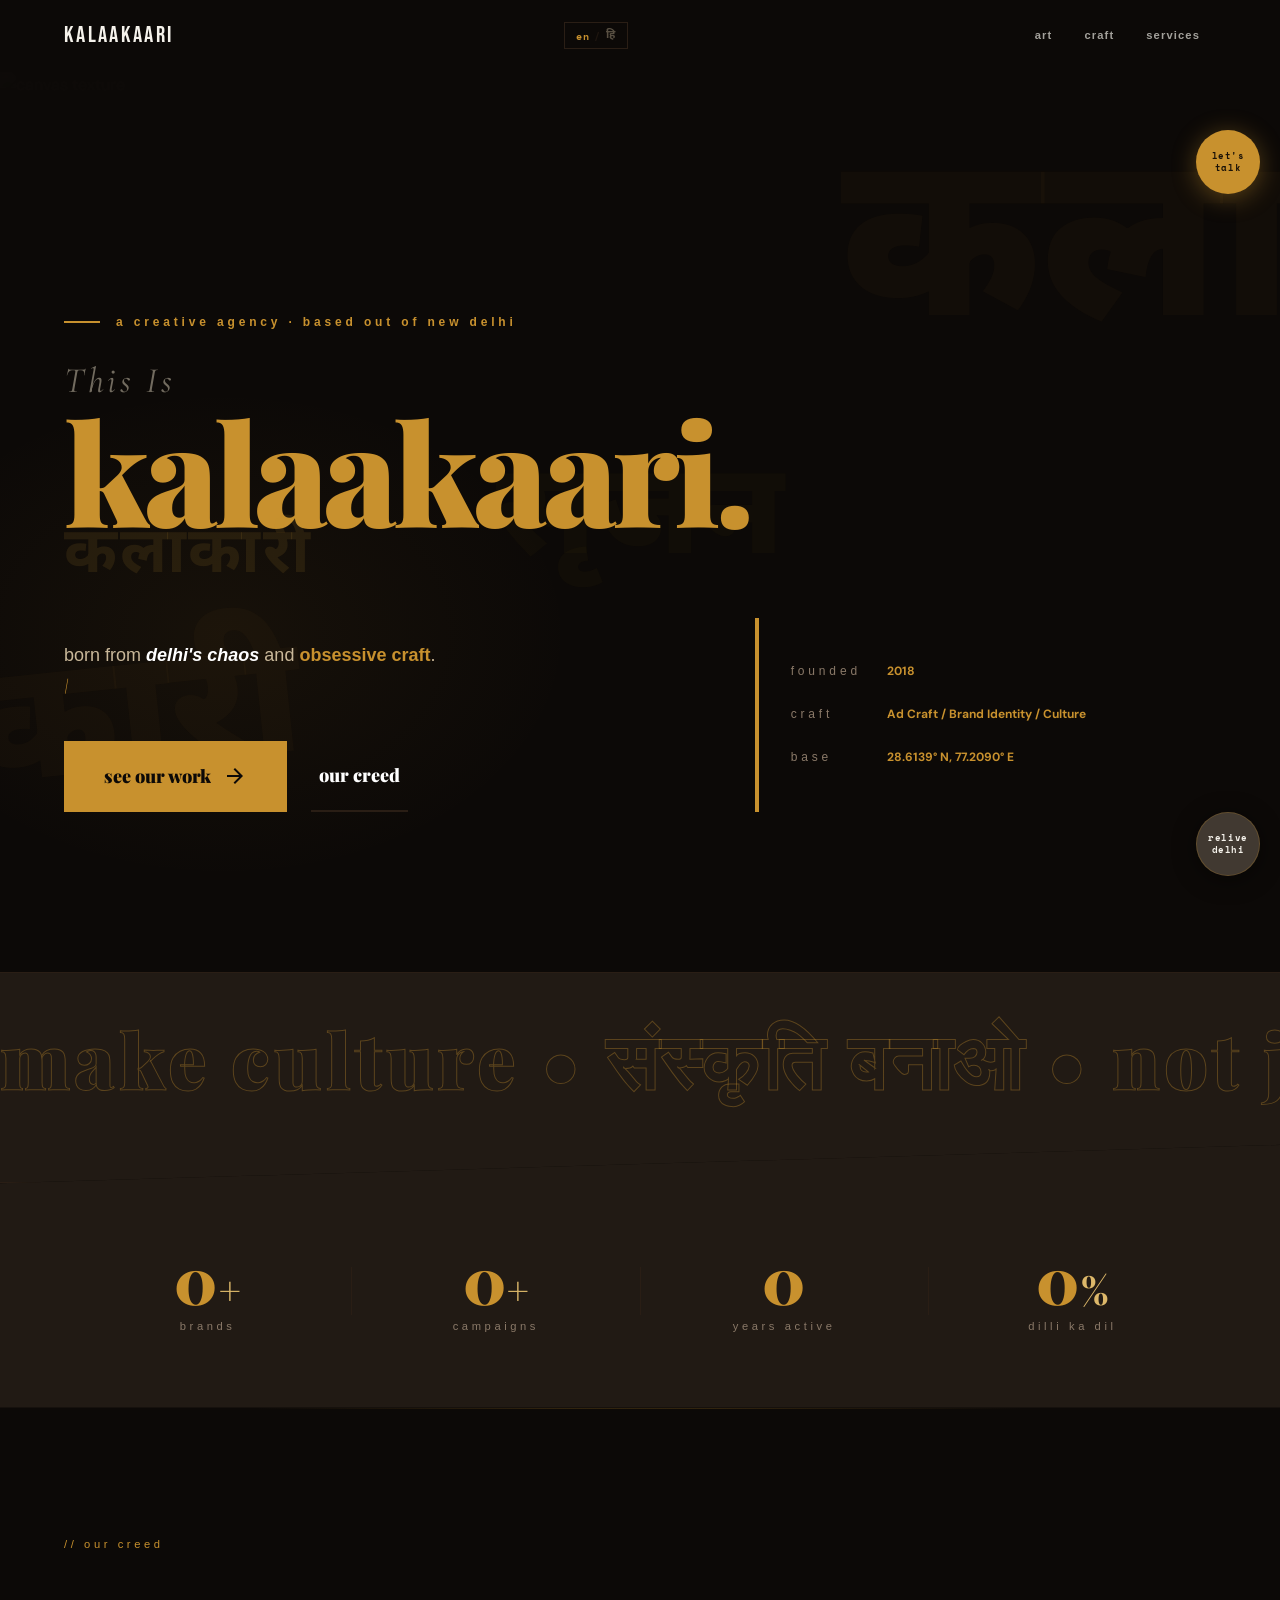
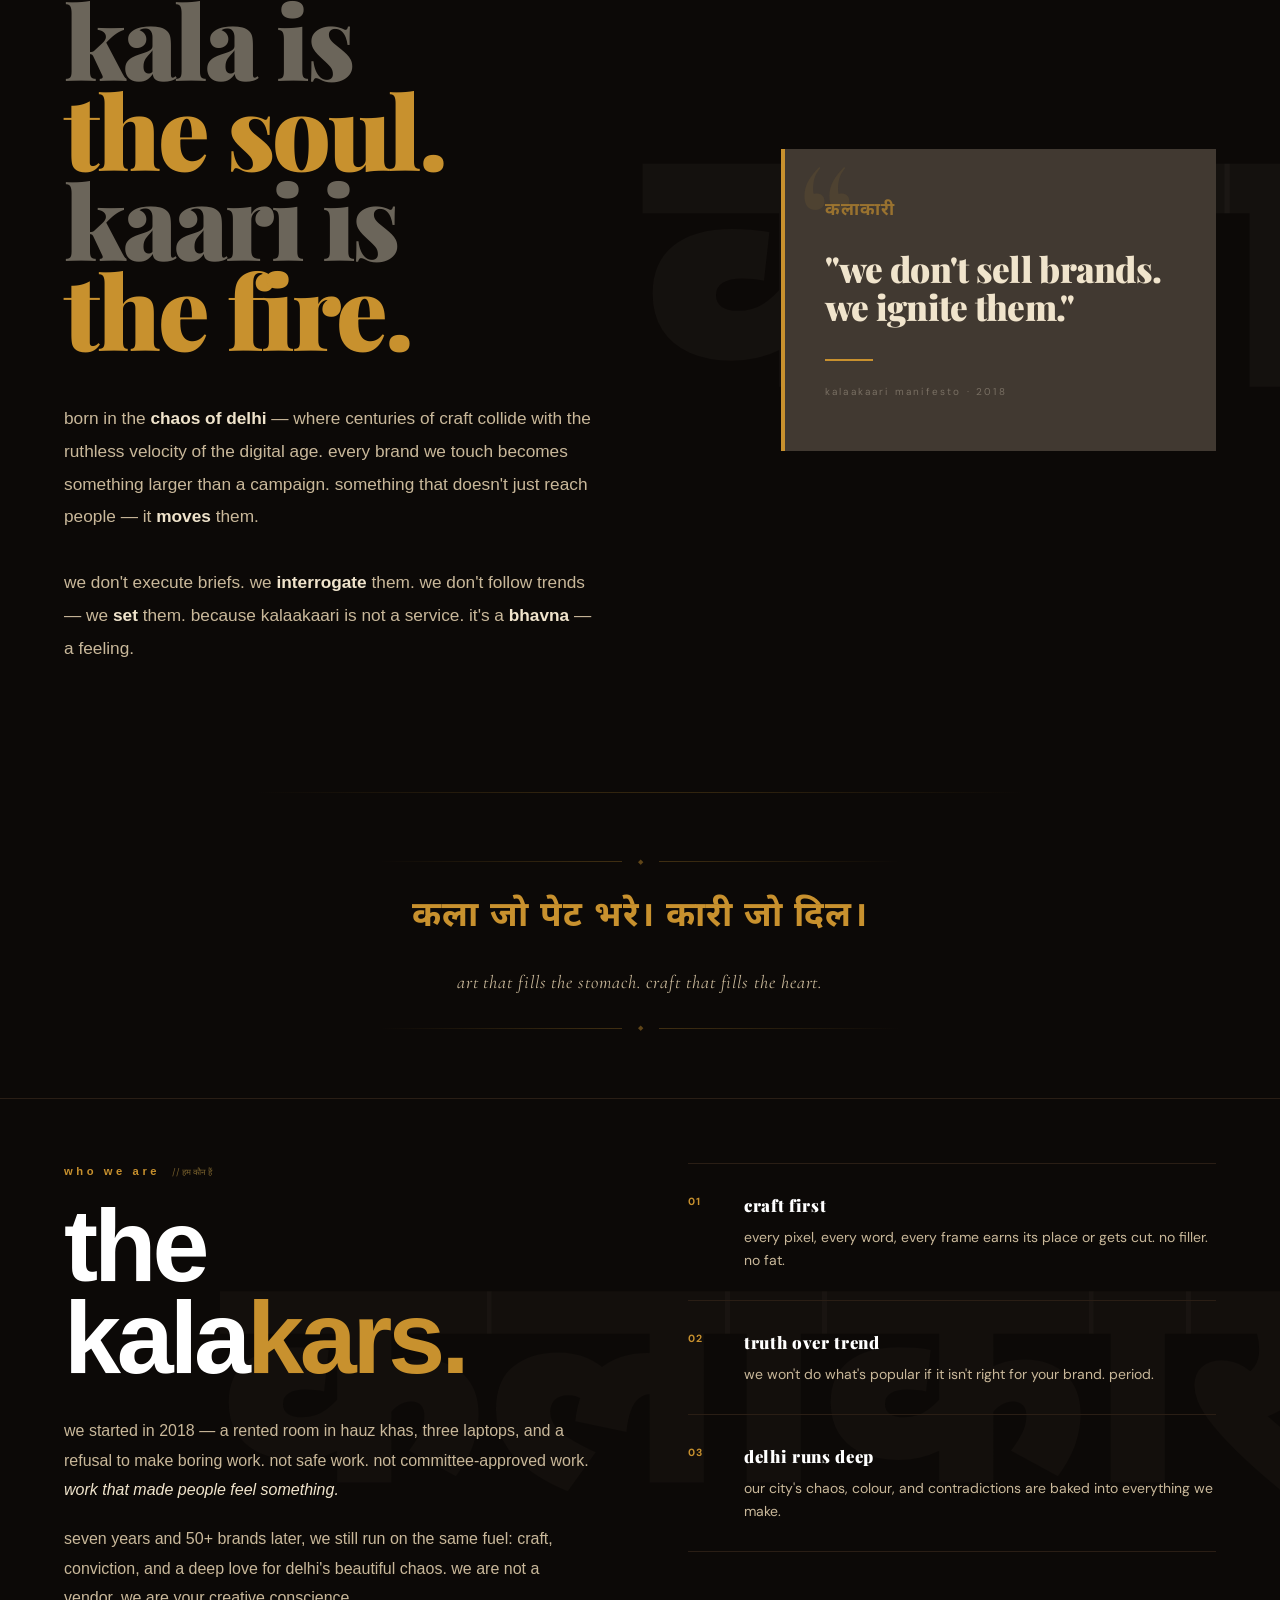
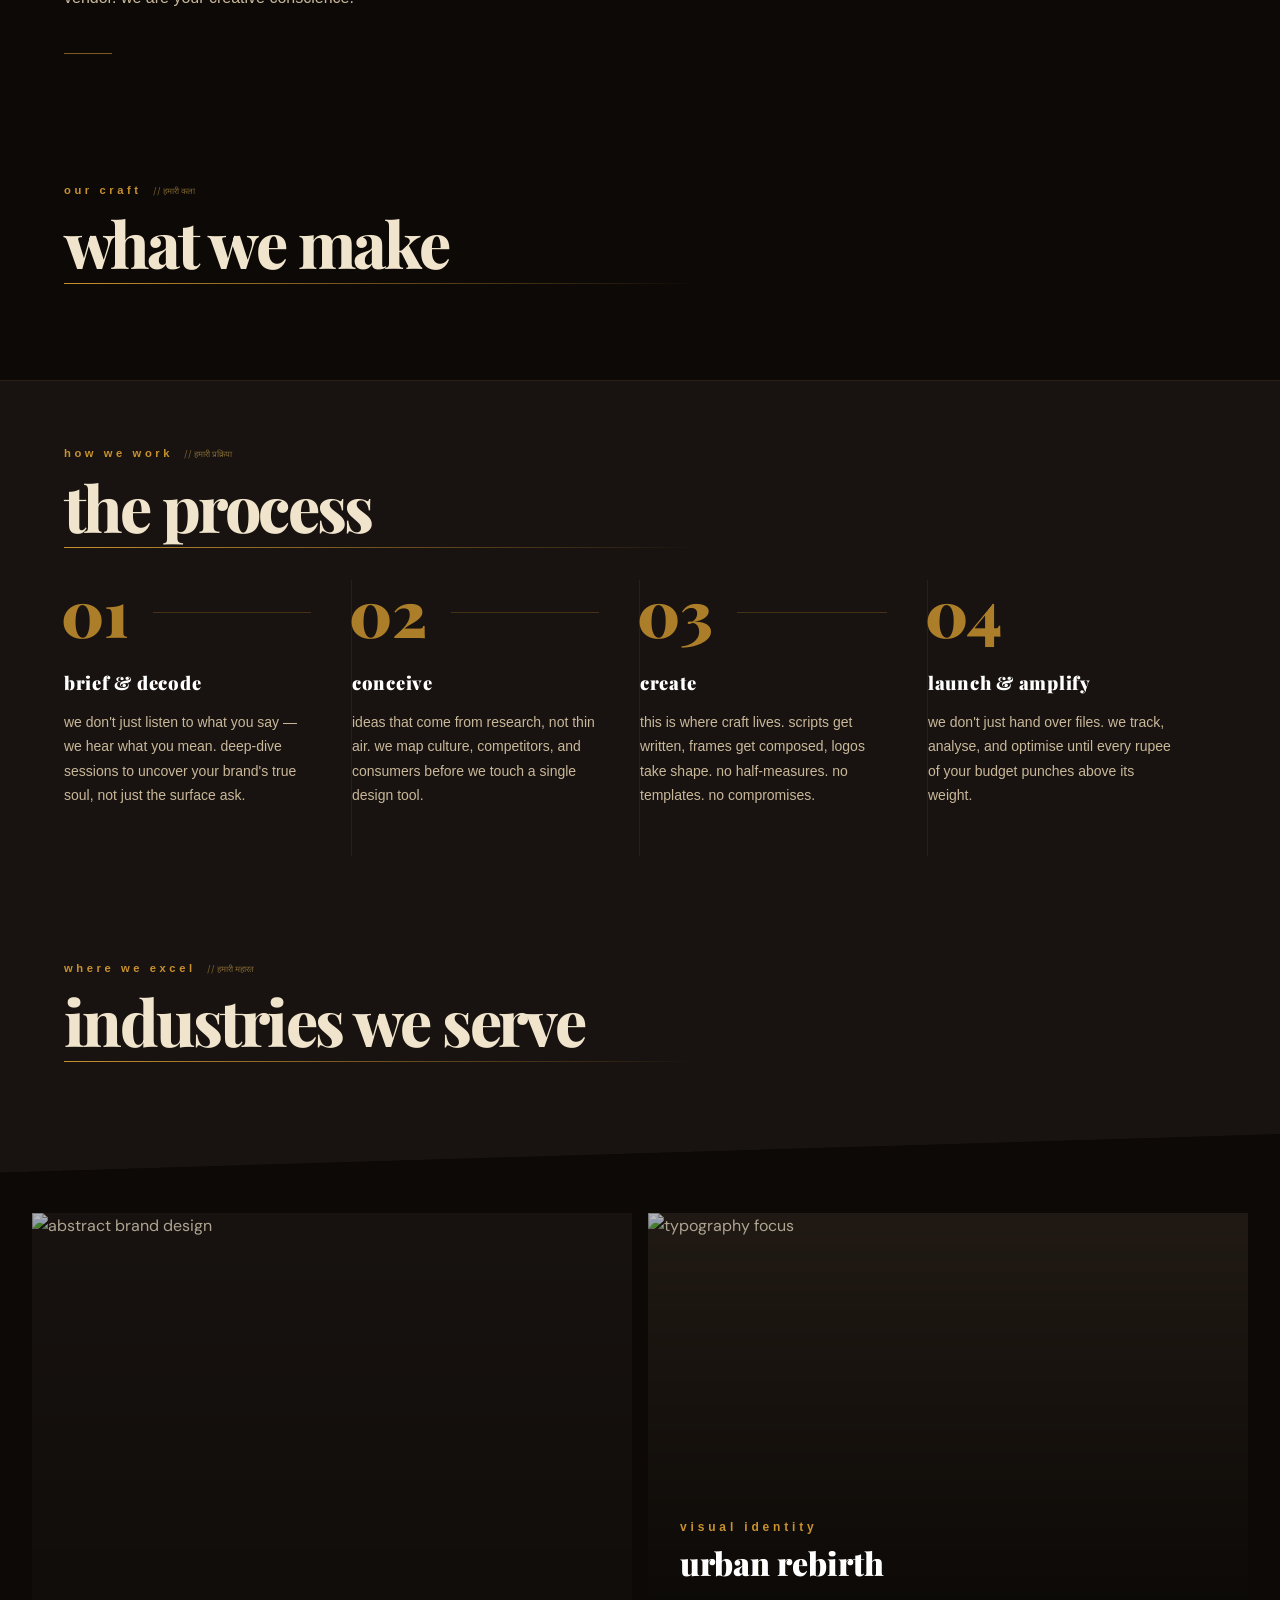
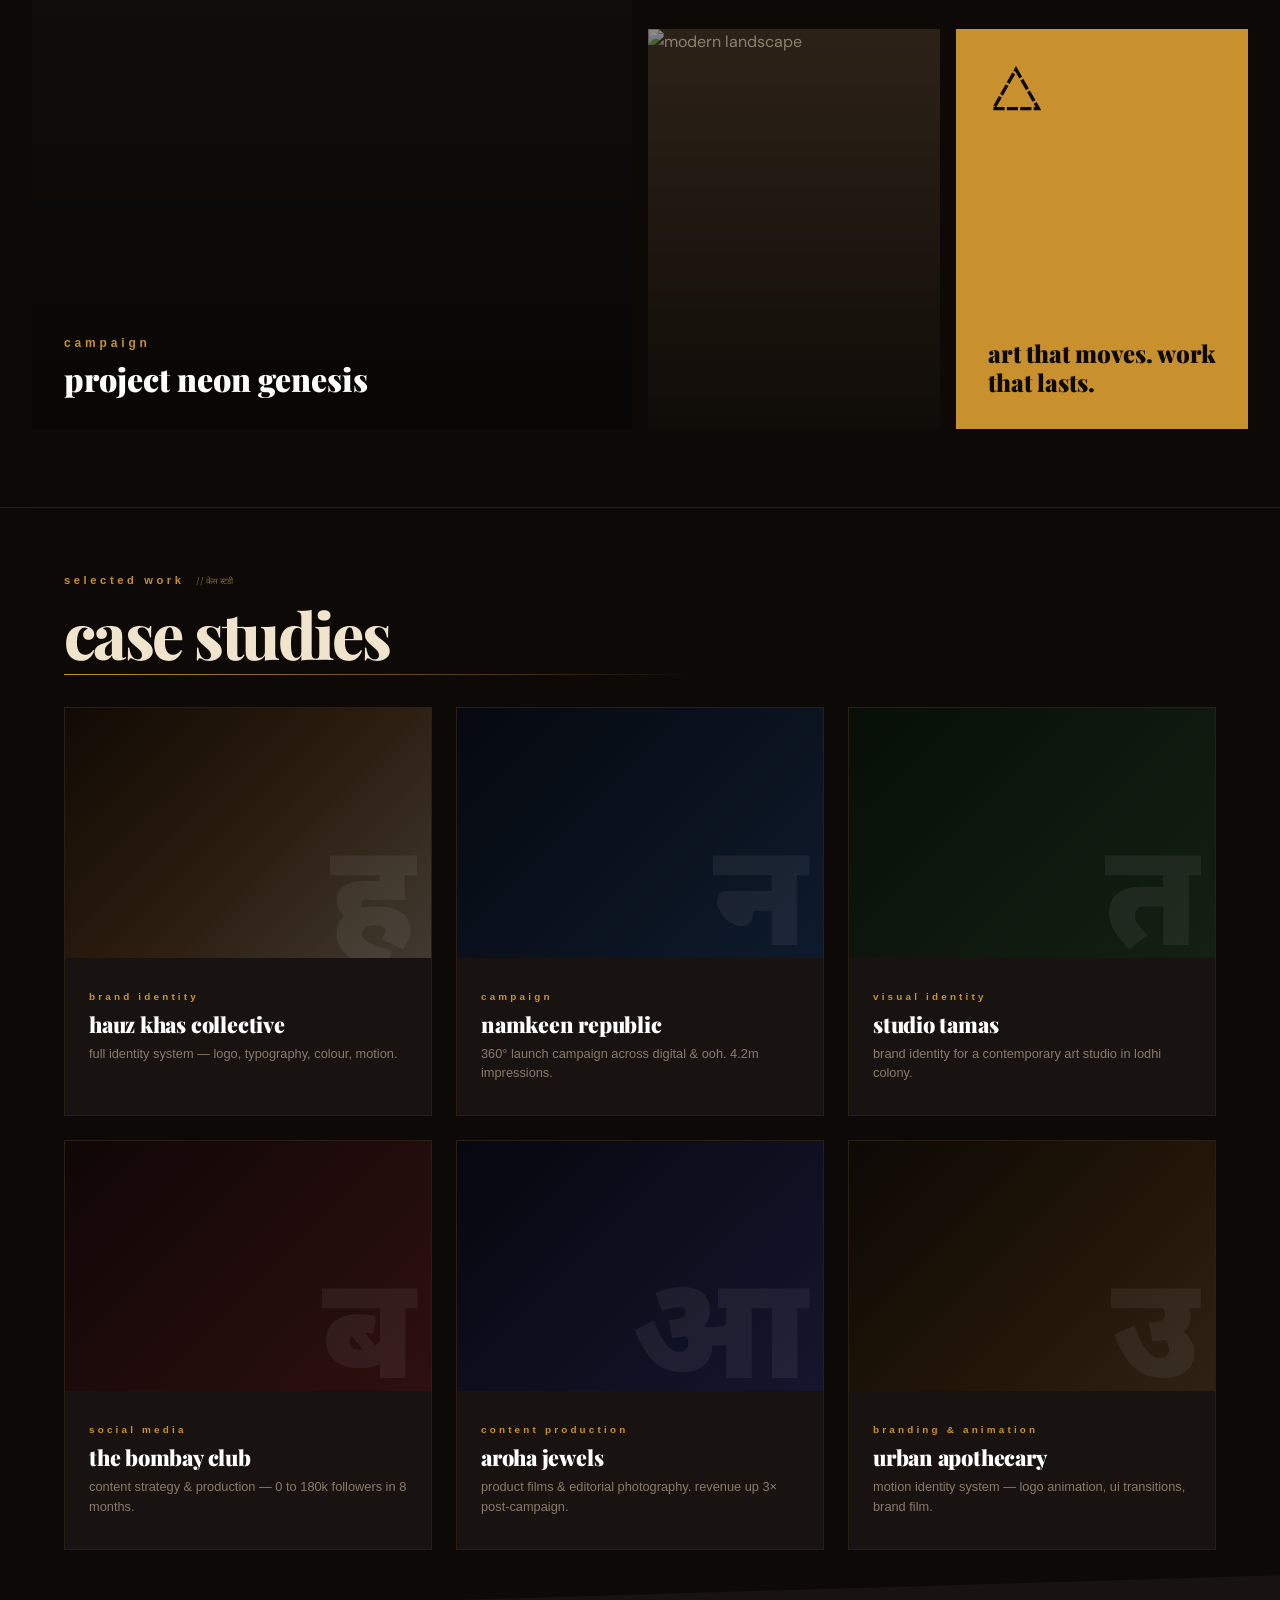
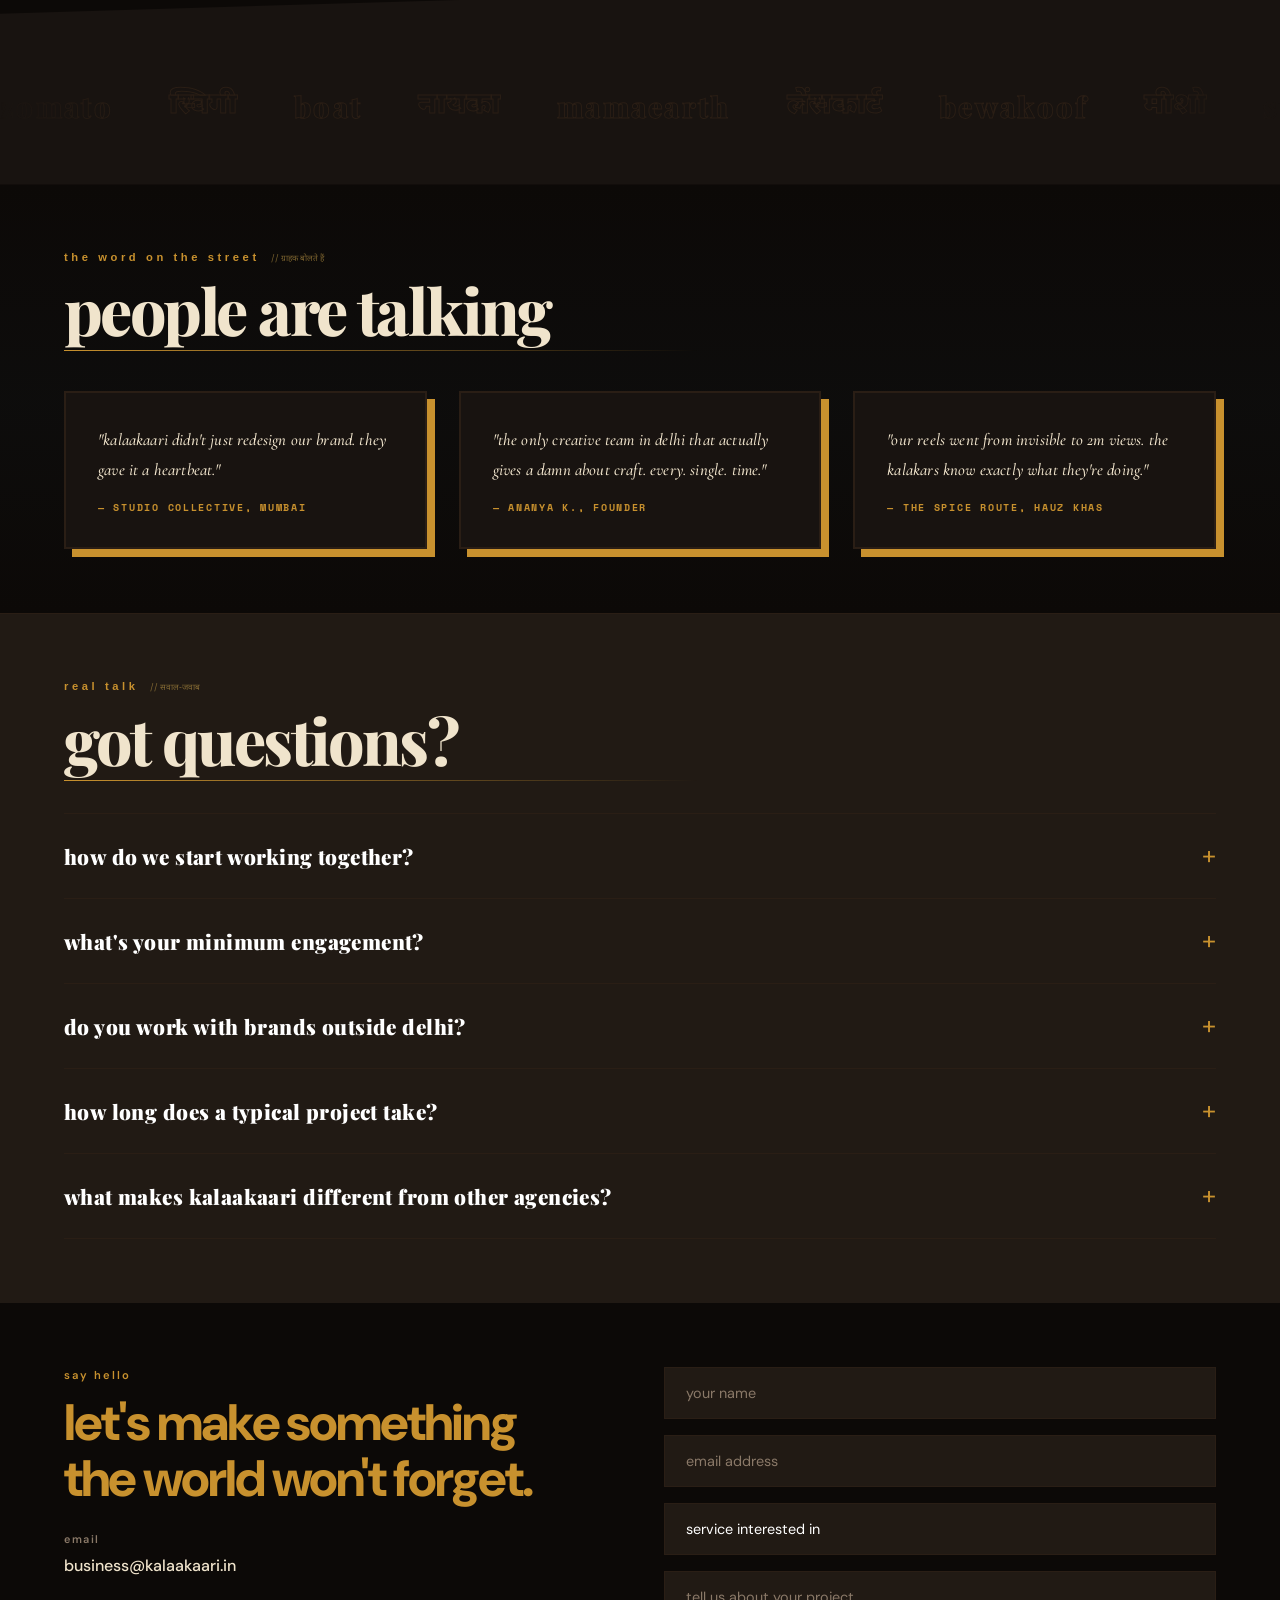
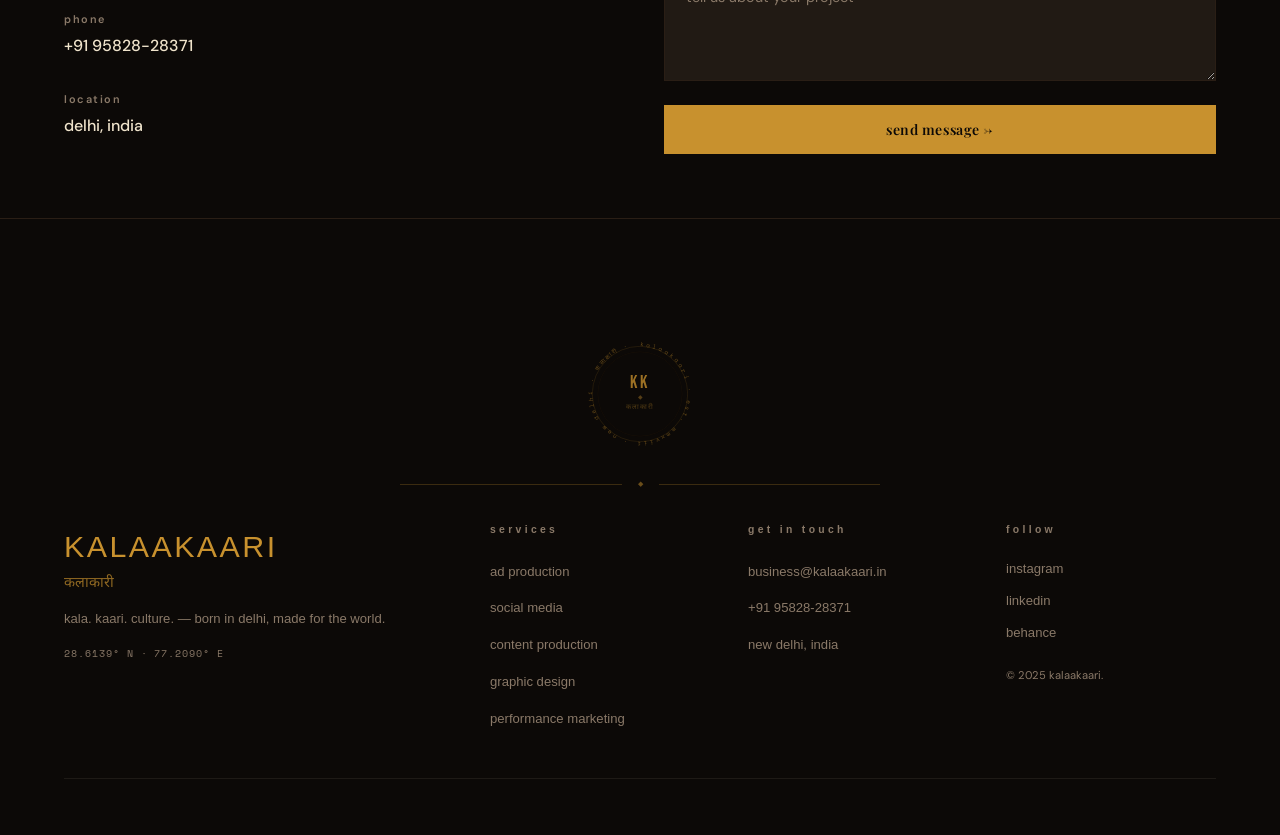
==== commit 41eb3fac: "feat: add custom dashed triangle SVG favicon" ====
--- a/index.html
+++ b/index.html
@@ -4,11 +4,12 @@
   <meta charset="UTF-8" />
   <meta name="viewport" content="width=device-width, initial-scale=1.0" />
   <title>Kalaakaari — Creative Agency</title>
+  <link rel="icon" href="assets/favicon.svg" type="image/svg+xml" />
   <link rel="preconnect" href="https://fonts.googleapis.com" />
   <link rel="preconnect" href="https://fonts.gstatic.com" crossorigin />
   <link href="https://fonts.googleapis.com/css2?family=Bebas+Neue&family=Cormorant+Garamond:ital,wght@0,400;0,500;0,600;0,700;1,400;1,500;1,600&family=DM+Sans:wght@300;400;500;600&family=Noto+Sans+Devanagari:wght@400;600;700;900&family=Playfair+Display:ital,wght@0,400;0,700;0,800;0,900;1,400;1,700&family=Space+Mono:wght@400;700&display=swap" rel="stylesheet" />
-  <link rel="stylesheet" href="css/style.css?v=9" />
-  <link rel="stylesheet" href="css/brutalist-inject.css?v=9" />
+  <link rel="stylesheet" href="css/style.css?v=10" />
+  <link rel="stylesheet" href="css/brutalist-inject.css?v=10" />
 </head>
 <body>
 
@@ -453,7 +454,9 @@
         <img alt="Modern Landscape" src="https://lh3.googleusercontent.com/aida-public/[base64]" />
       </div>
       <div class="bento-card bento-4">
-        <span class="material-symbols-outlined">brush</span>
+        <svg class="kk-dashed-triangle" viewBox="0 0 100 100" xmlns="http://www.w3.org/2000/svg" aria-hidden="true">
+          <polygon points="50,15 90,85 10,85" />
+        </svg>
         <p data-en="Art that moves. Work that lasts." data-hi="कला जो हिलाए। काम जो टिके।">Art that moves. Work that lasts.</p>
       </div>
     </div>
--- a/css/brutalist-inject.css
+++ b/css/brutalist-inject.css
@@ -115,6 +115,29 @@
 .bento-4::after { display: none; }
 .bento-4 span.material-symbols-outlined { font-size: 3rem; color: var(--on-primary); margin-bottom: auto;}
 .bento-4 p { font-family: var(--font-headline); font-weight: 900; font-size: 1.5rem; text-transform: uppercase; color: var(--on-primary); line-height: 1.2; margin-top: auto; }
+
+.kk-dashed-triangle {
+  width: 3.5rem;
+  height: 3.5rem;
+  fill: none;
+  stroke: var(--on-primary);
+  stroke-width: 6;
+  stroke-dasharray: 14 10;
+  stroke-linecap: square;
+  animation: spinTriangle 16s linear infinite, marchDash 1.2s linear infinite;
+  margin-bottom: auto;
+  align-self: flex-start;
+  overflow: visible;
+}
+
+@keyframes spinTriangle {
+  100% { transform: rotate(360deg); }
+}
+
+@keyframes marchDash {
+  0%   { stroke-dashoffset: 0; }
+  100% { stroke-dashoffset: -24; }
+}
 
 /* ── Global Brutalist Overrides for old components ── */
 .nav.scrolled {
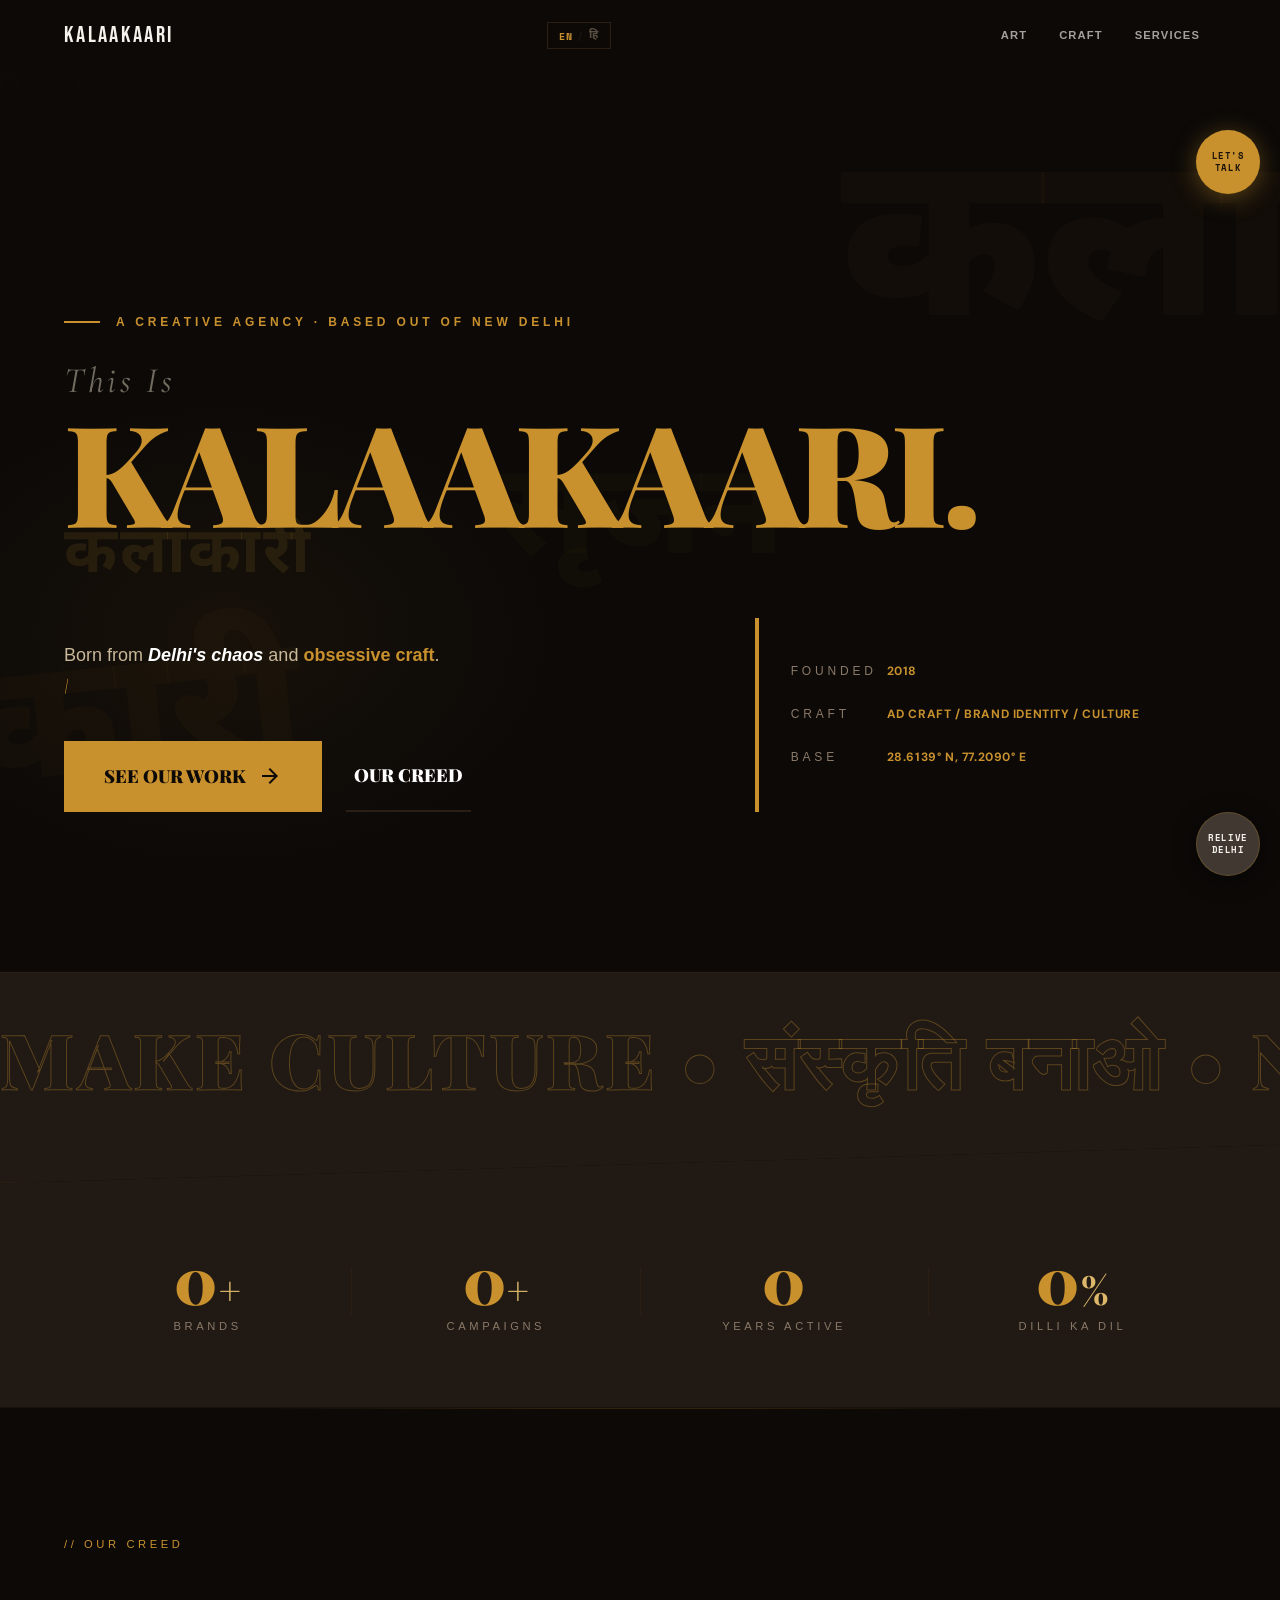
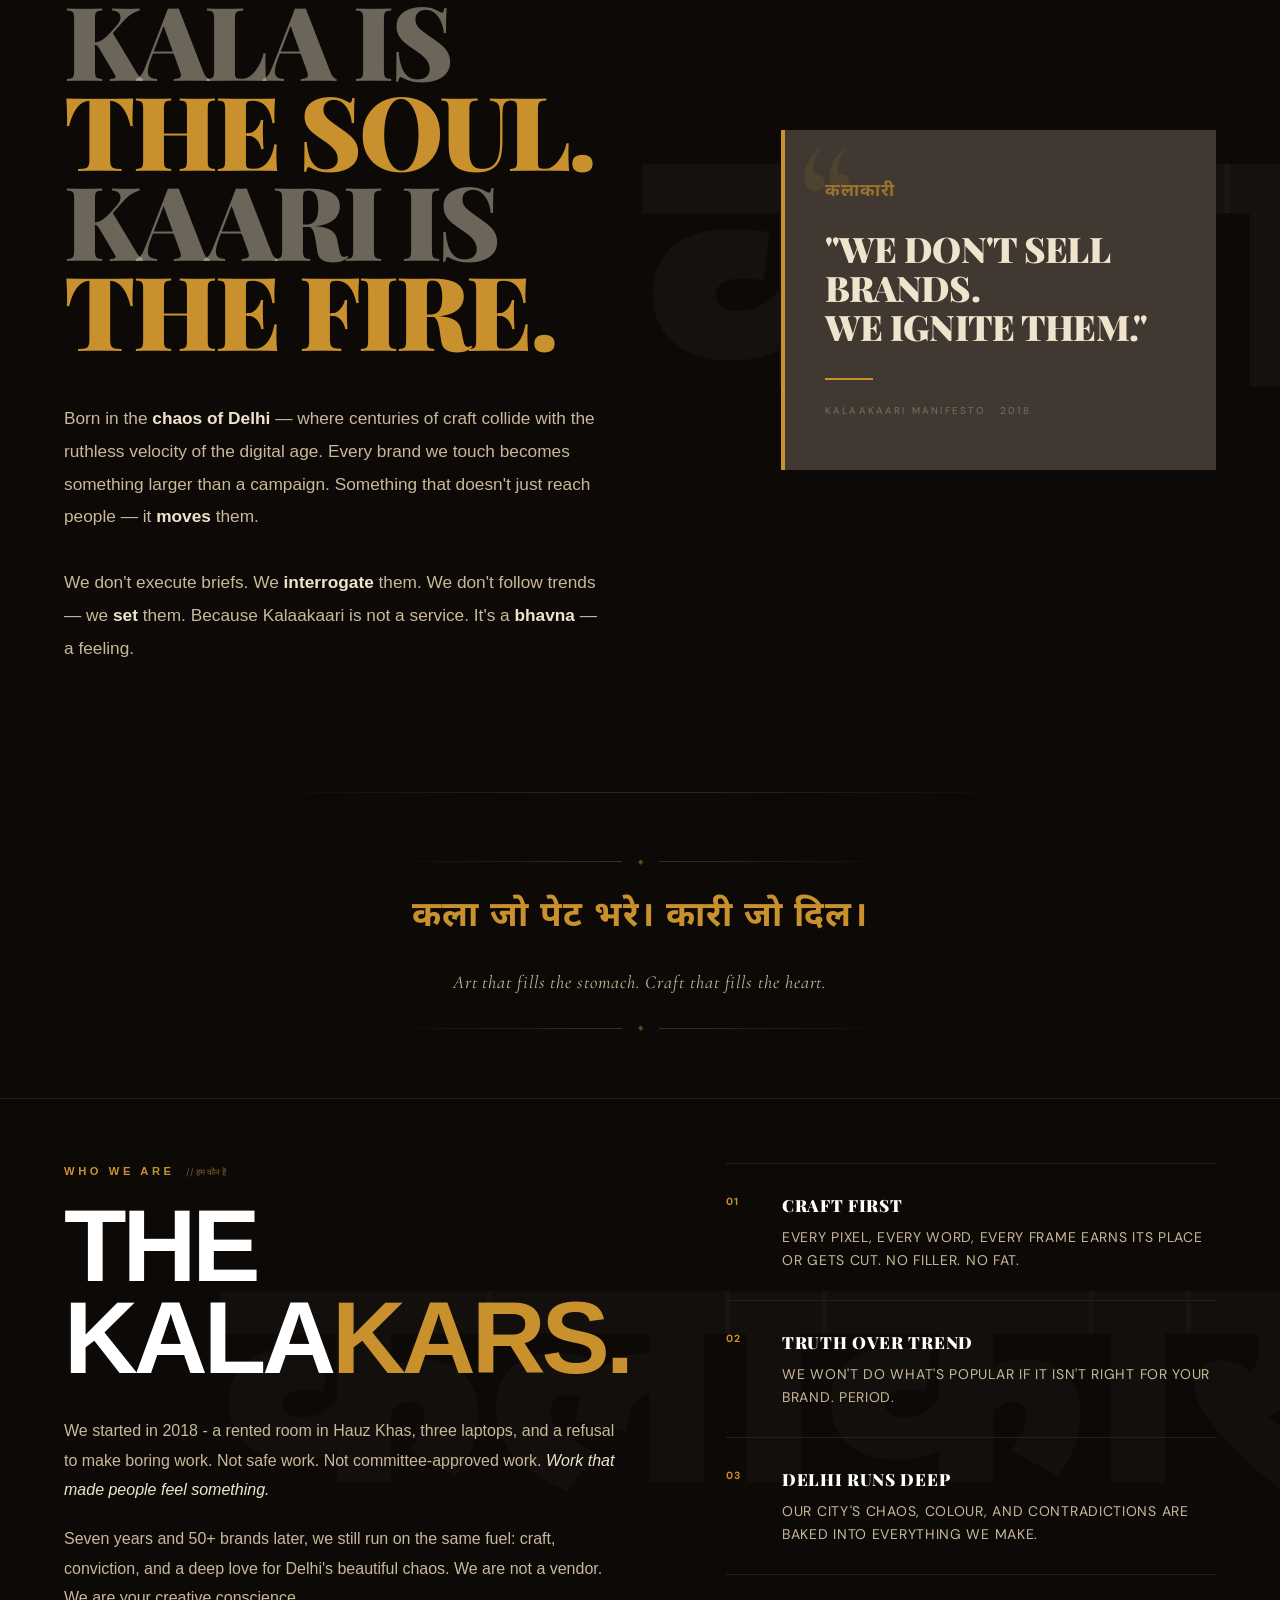
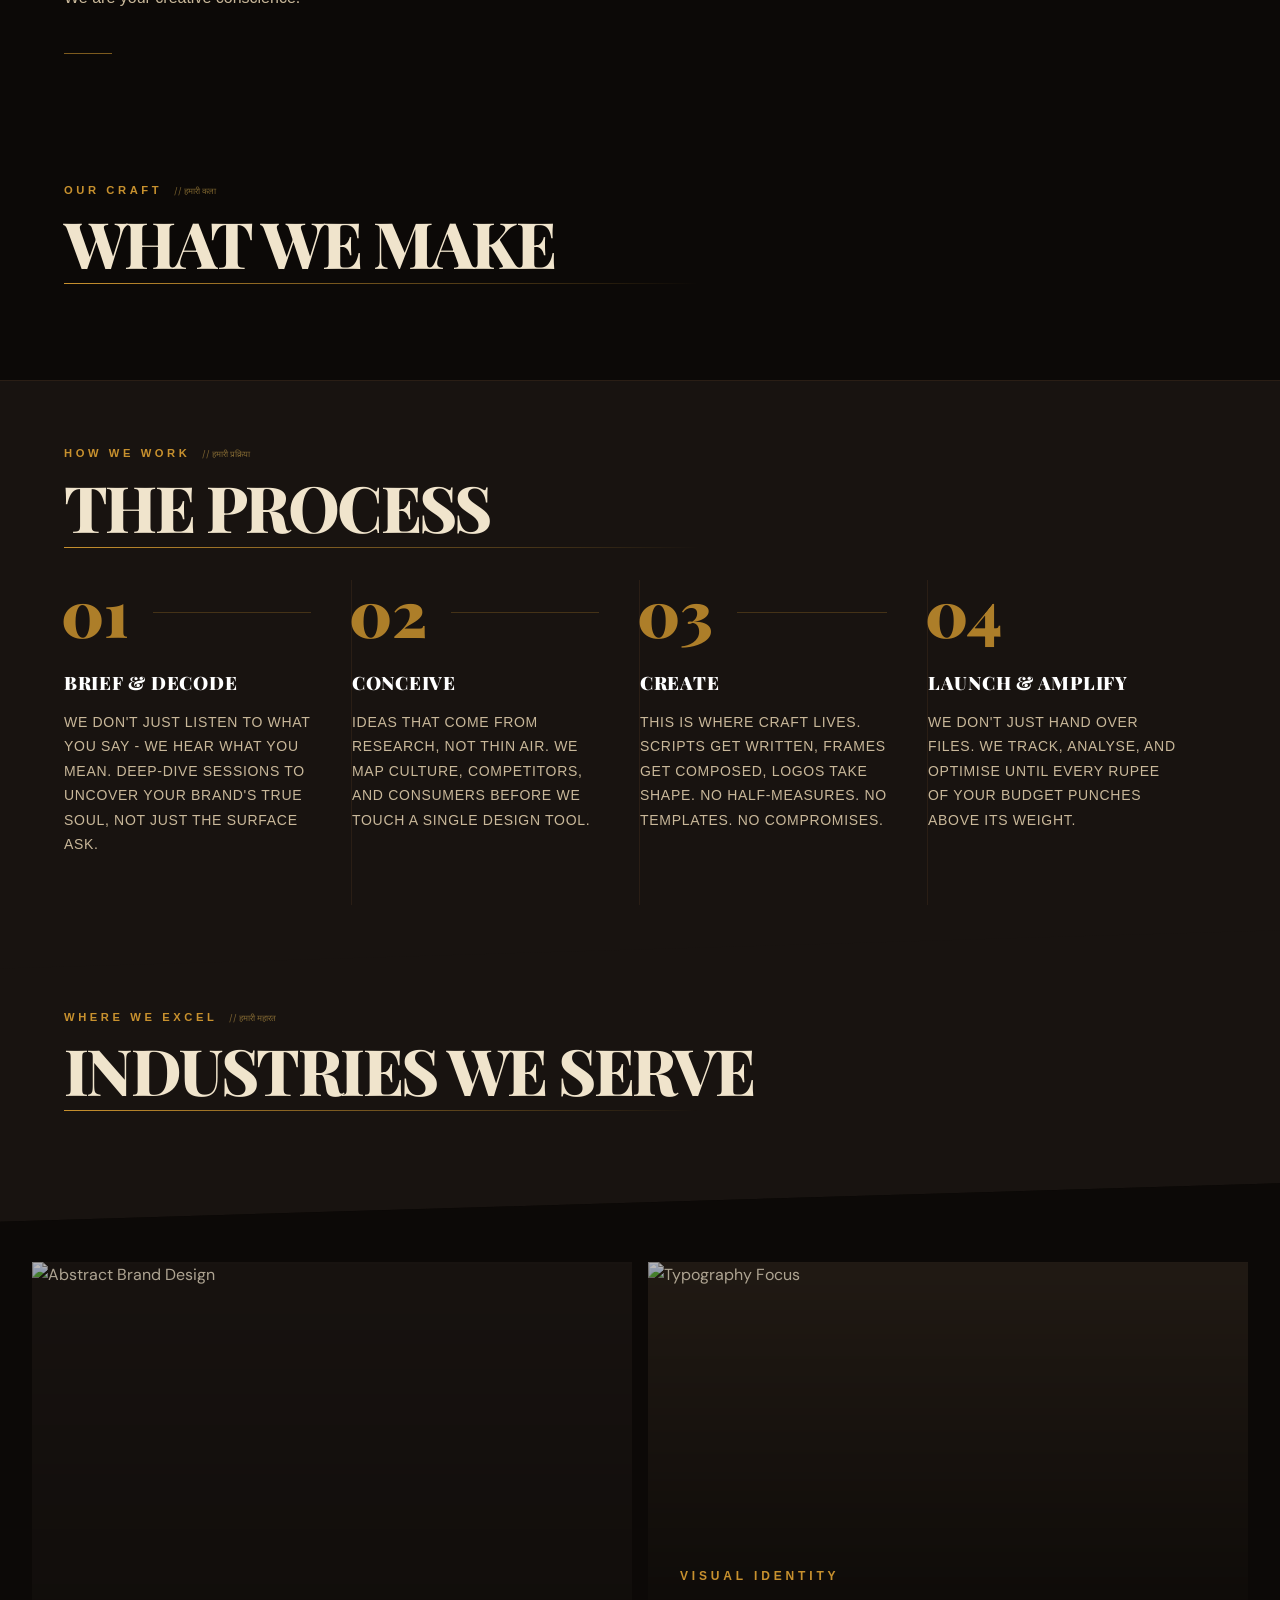
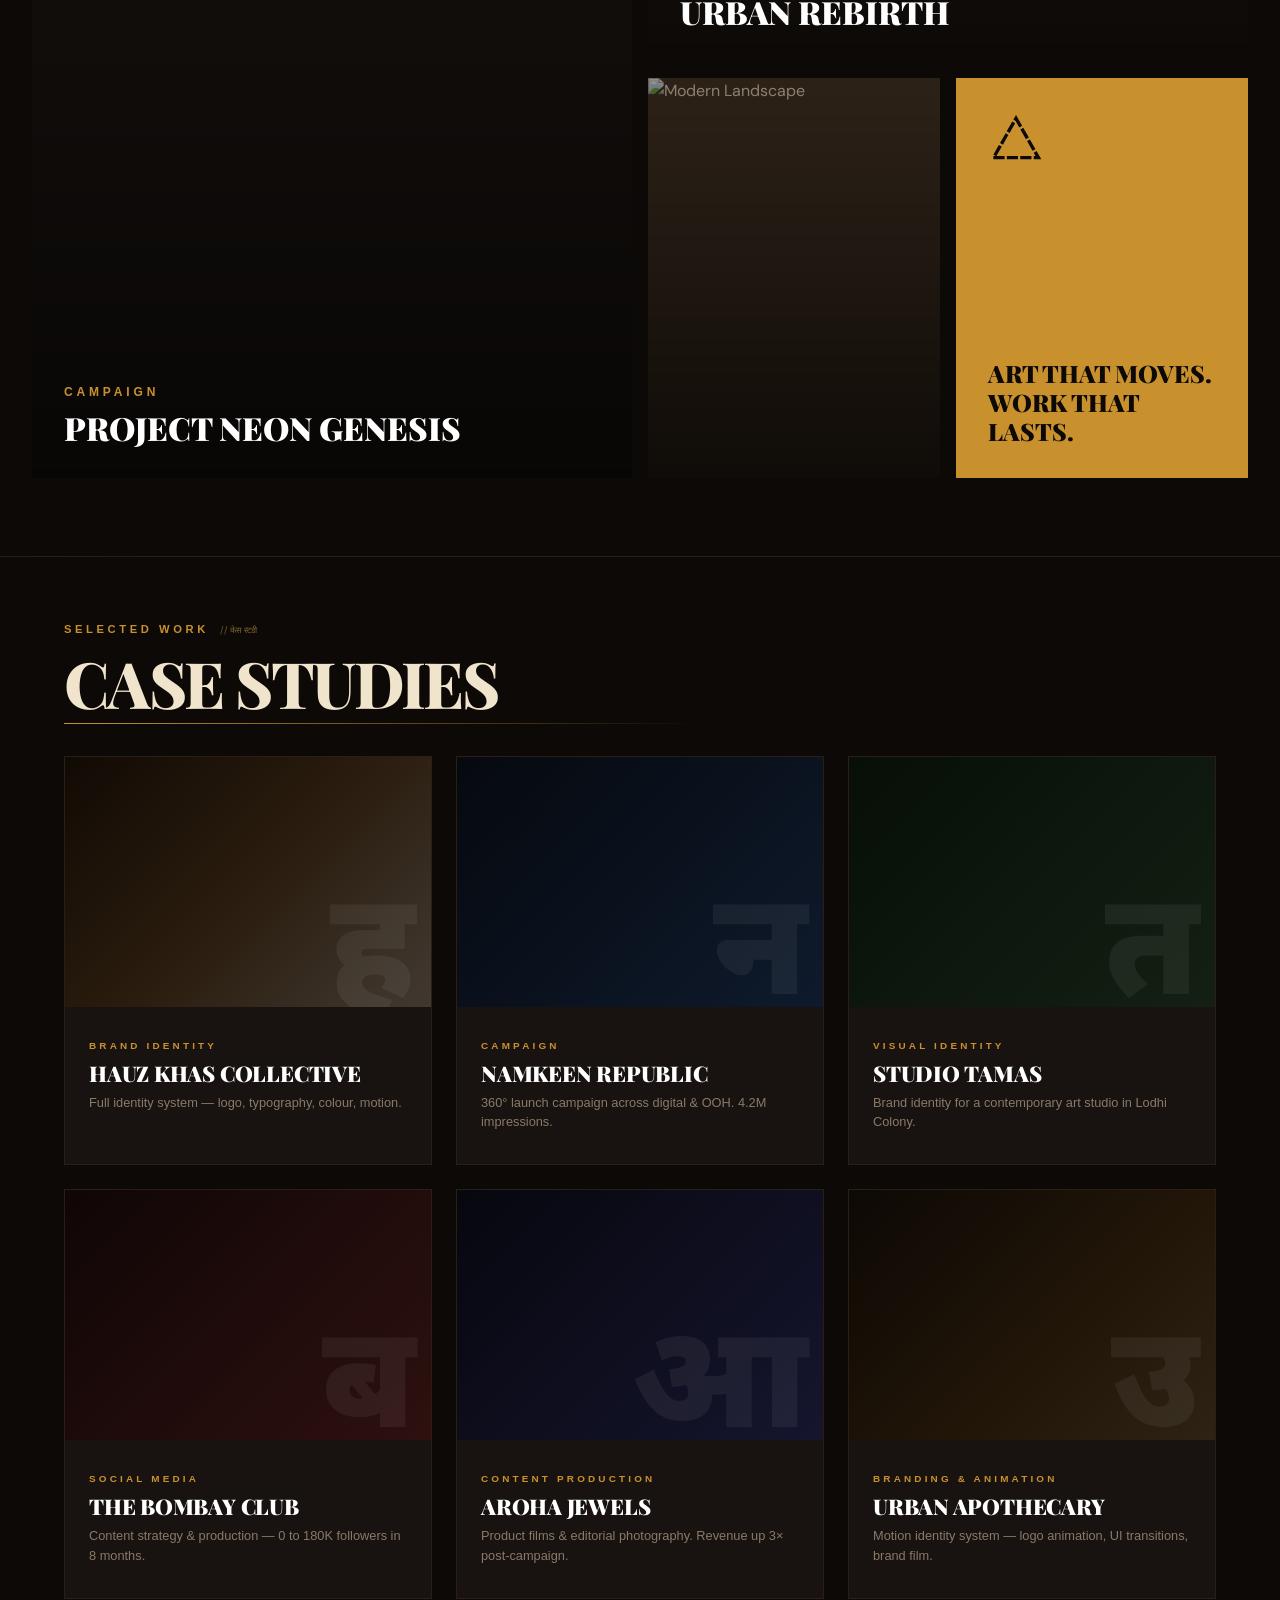
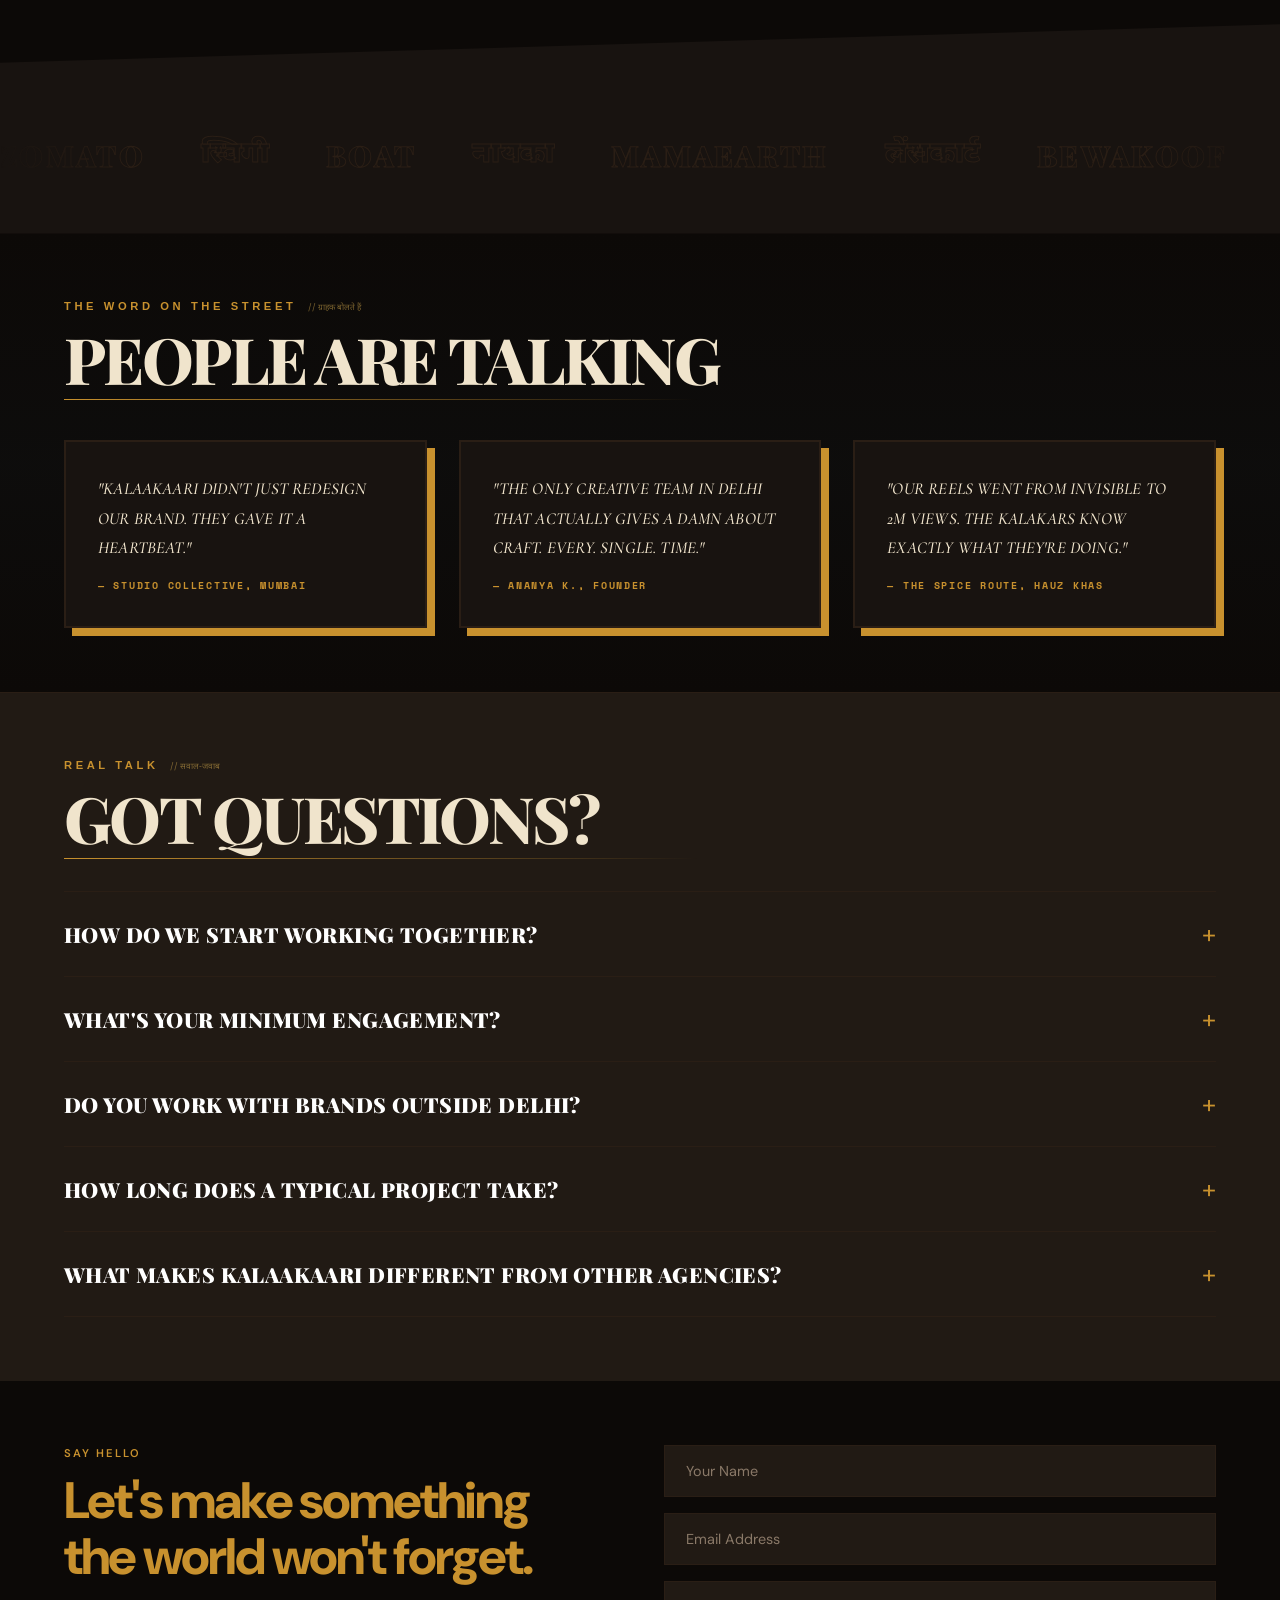
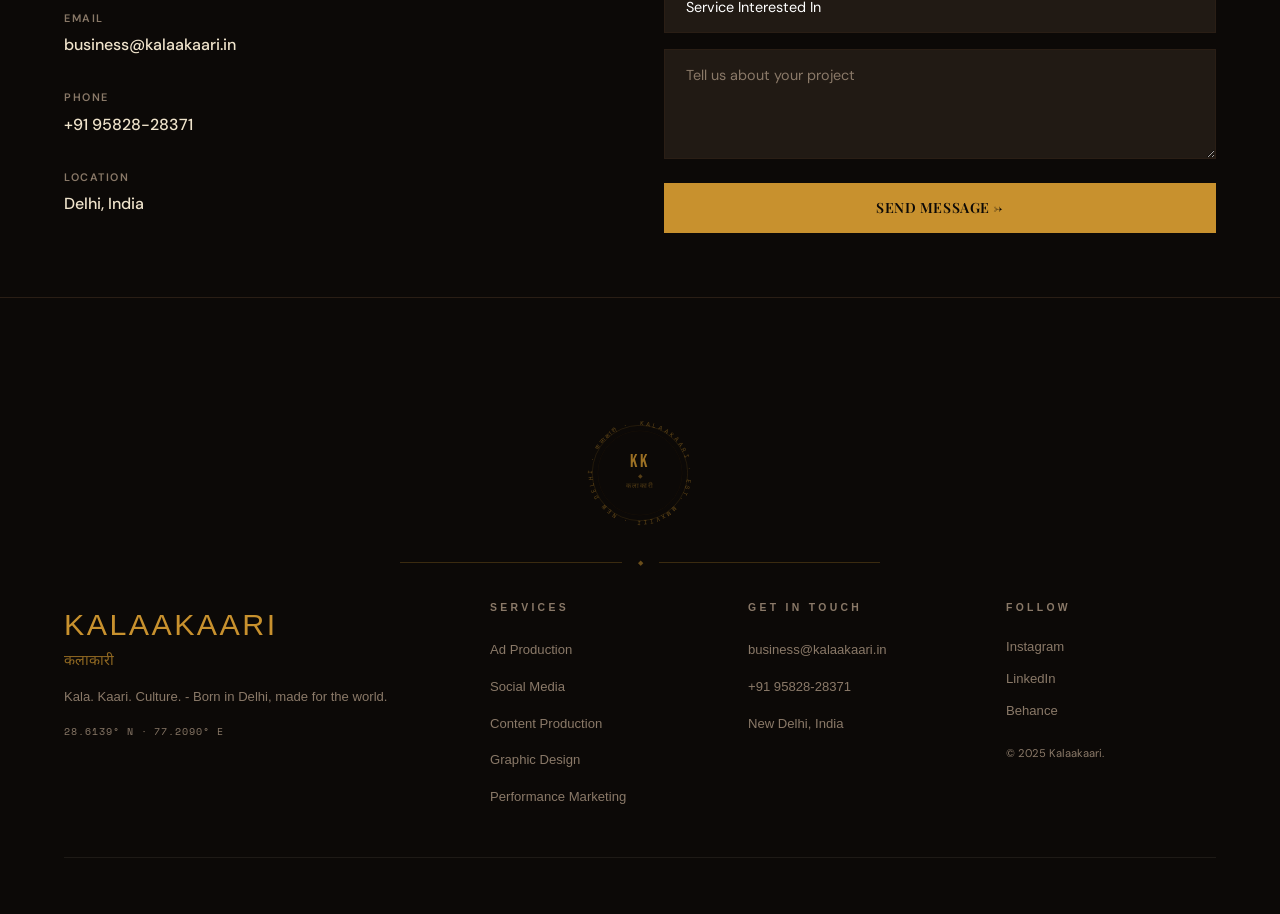
==== commit 7b0ddbe4: "fix: remove film grain to improve performance" ====
--- a/index.html
+++ b/index.html
@@ -326,7 +326,7 @@
             <span class="section__label-deva" aria-hidden="true">// हम कौन हैं</span>
           </span>
           <h2 class="about__headline">THE<br><em>KALA<span class="about__headline--amber">KARS.</span></em></h2>
-          <p class="about__body">We started in 2018 — a rented room in Hauz Khas, three laptops, and a refusal to make boring work. Not safe work. Not committee-approved work. <em>Work that made people feel something.</em></p>
+          <p class="about__body">We started in 2018 - a rented room in Hauz Khas, three laptops, and a refusal to make boring work. Not safe work. Not committee-approved work. <em>Work that made people feel something.</em></p>
           <p class="about__body">Seven years and 50+ brands later, we still run on the same fuel: craft, conviction, and a deep love for Delhi's beautiful chaos. We are not a vendor. We are your creative conscience.</p>
         </div>
         <div class="about__right reveal">
@@ -389,7 +389,7 @@
             <div class="process__connector"></div>
           </div>
           <h3 class="process__title">BRIEF &amp; DECODE</h3>
-          <p class="process__desc">We don't just listen to what you say — we hear what you mean. Deep-dive sessions to uncover your brand's true soul, not just the surface ask.</p>
+          <p class="process__desc">We don't just listen to what you say - we hear what you mean. Deep-dive sessions to uncover your brand's true soul, not just the surface ask.</p>
         </div>
         <div class="process__step reveal">
           <div class="process__step-head">
@@ -719,7 +719,7 @@
         <div class="footer__col footer__col--brand">
           <p class="footer__logo">kalaakaari</p>
           <p class="footer__deva" aria-hidden="true">कलाकारी</p>
-          <p class="footer__tagline" data-en="Kala. Kaari. Culture. — Born in Delhi, made for the world." data-hi="कला. कारी. संस्कृति. — दिल्ली में जन्मे, दुनिया के लिए।">Kala. Kaari. Culture. — Born in Delhi, made for the world.</p>
+          <p class="footer__tagline" data-en="Kala. Kaari. Culture. - Born in Delhi, made for the world." data-hi="कला. कारी. संस्कृति. - दिल्ली में जन्मे, दुनिया के लिए।">Kala. Kaari. Culture. - Born in Delhi, made for the world.</p>
           <p class="footer__coords">28.6139° N · 77.2090° E</p>
         </div>
 
@@ -762,6 +762,9 @@
 
   <script src="https://cdn.jsdelivr.net/npm/gsap@3.12.5/dist/gsap.min.js"></script>
   <script src="js/AnimatedList.js"></script>
+  <!-- Lenis Smooth Scroll via CDN -->
+  <script src="https://unpkg.com/@studio-freight/lenis@1.0.42/dist/lenis.min.js"></script>
+  <!-- Main scripts -->
   <script src="js/TextPressure.js"></script>
   <script src="js/CurvedLoop.js"></script>
   <script src="js/TrueFocus.js"></script>
--- a/css/brutalist-inject.css
+++ b/css/brutalist-inject.css
@@ -2450,23 +2450,29 @@
 }
 
 
-/* ══ GLOBAL LOWERCASE AESTHETIC ══════════════════════════════ */
-*, *::before, *::after {
-  text-transform: lowercase !important;
-}
-
-/* Exceptions: coords, monospace fine-print, hindi stays as-is */
-.footer__coords,
-.brand-panel__coords,
-.bp-roman,
+/* ══ LUXURY GEOMETRIC CASING ══════════════════════════════ */
+.process__title,
+.about__pillar-title,
+.section__title,
+.fm-item__text,
+.bento-card__title,
+.about__headline,
+.bento-card__tag {
+  text-transform: uppercase !important;
+}
+
+.process__desc,
+.about__pillar-desc,
 .meta-val,
-.hero-deva-sub,
-.hh-word,
-.manifesto__deva-ghost,
-.about__ghost-deva,
-.side-drawer__deva,
-.bp-deva-big,
-.bpart-deva,
-.truth-divider__hi,
-.clients-track .cl-deva,
-.kk-seal__svg text { text-transform: none !important; }
+.meta-label,
+.fm-item__sub,
+.footer__col-title {
+  text-transform: uppercase !important;
+  letter-spacing: 0.05em;
+}
+
+/* Ensure smooth geometric text rendering globally */
+body {
+  text-rendering: optimizeLegibility;
+  -webkit-font-smoothing: antialiased;
+}
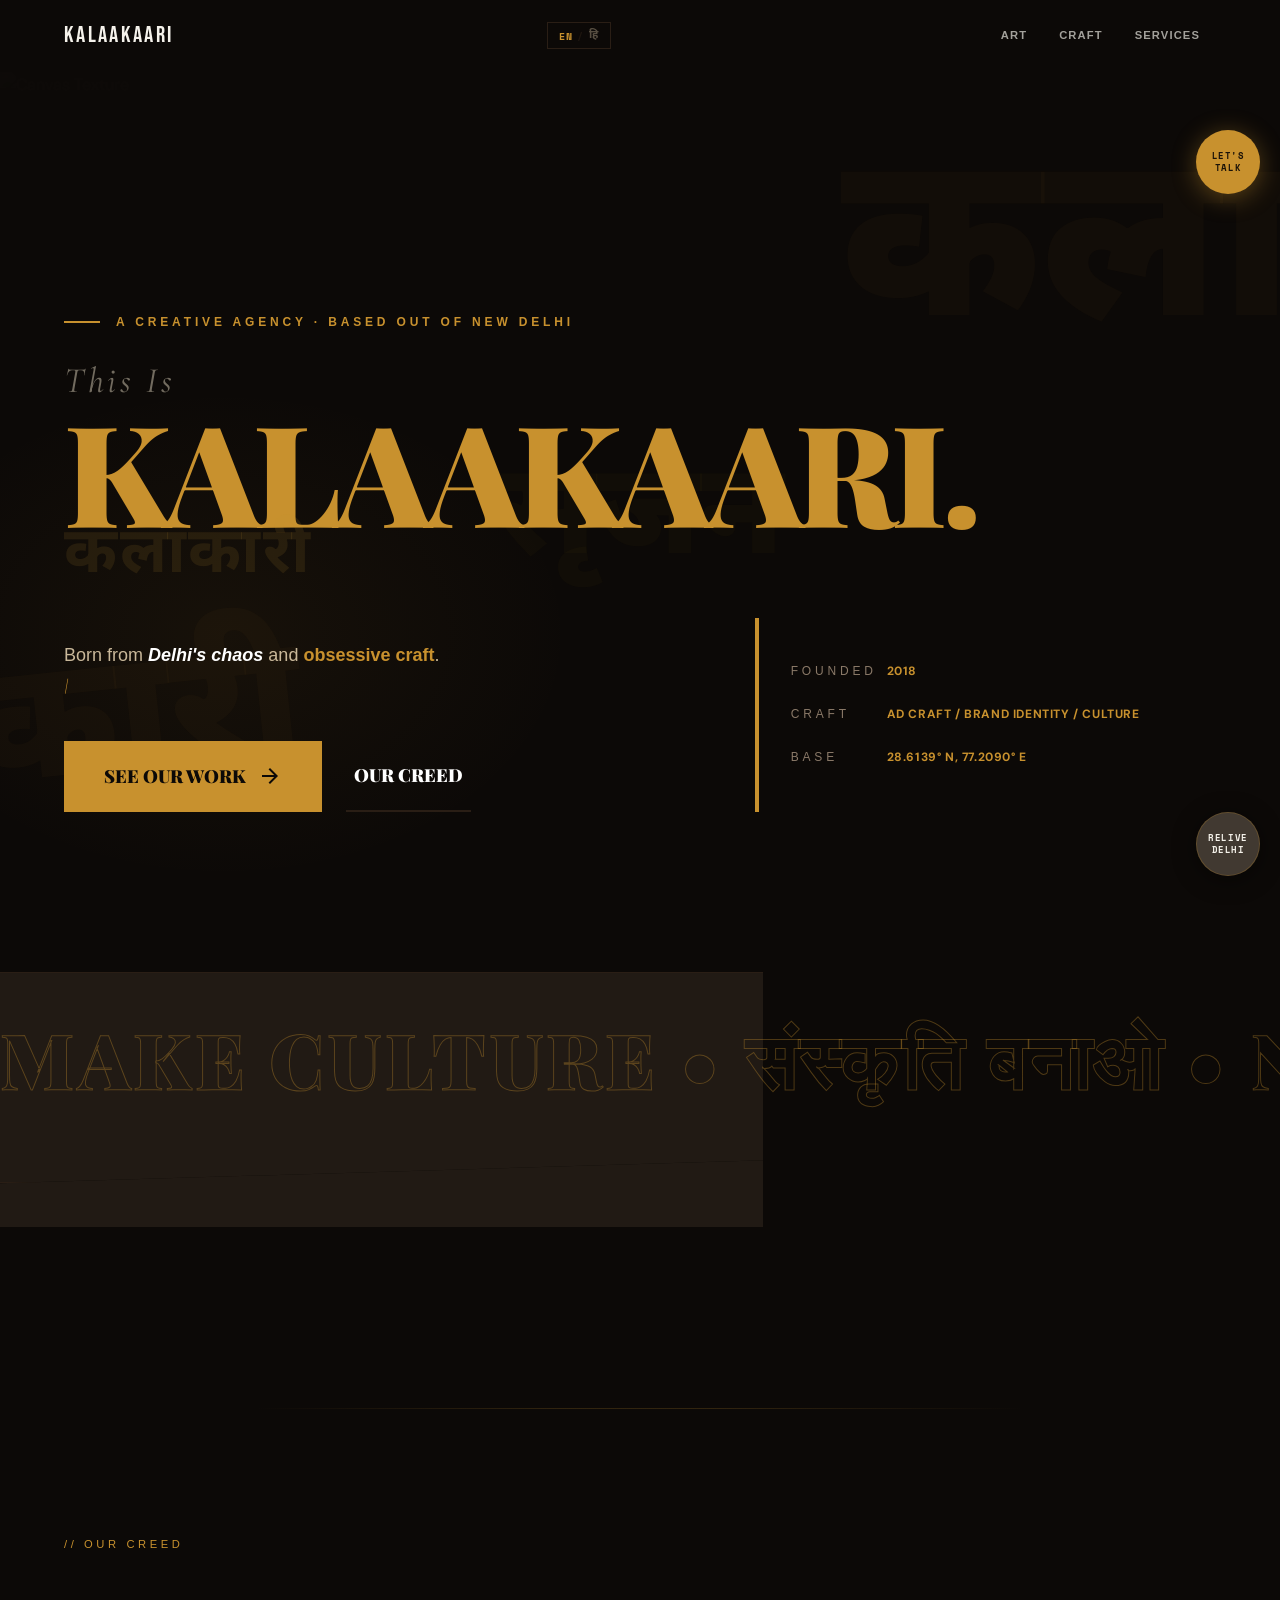
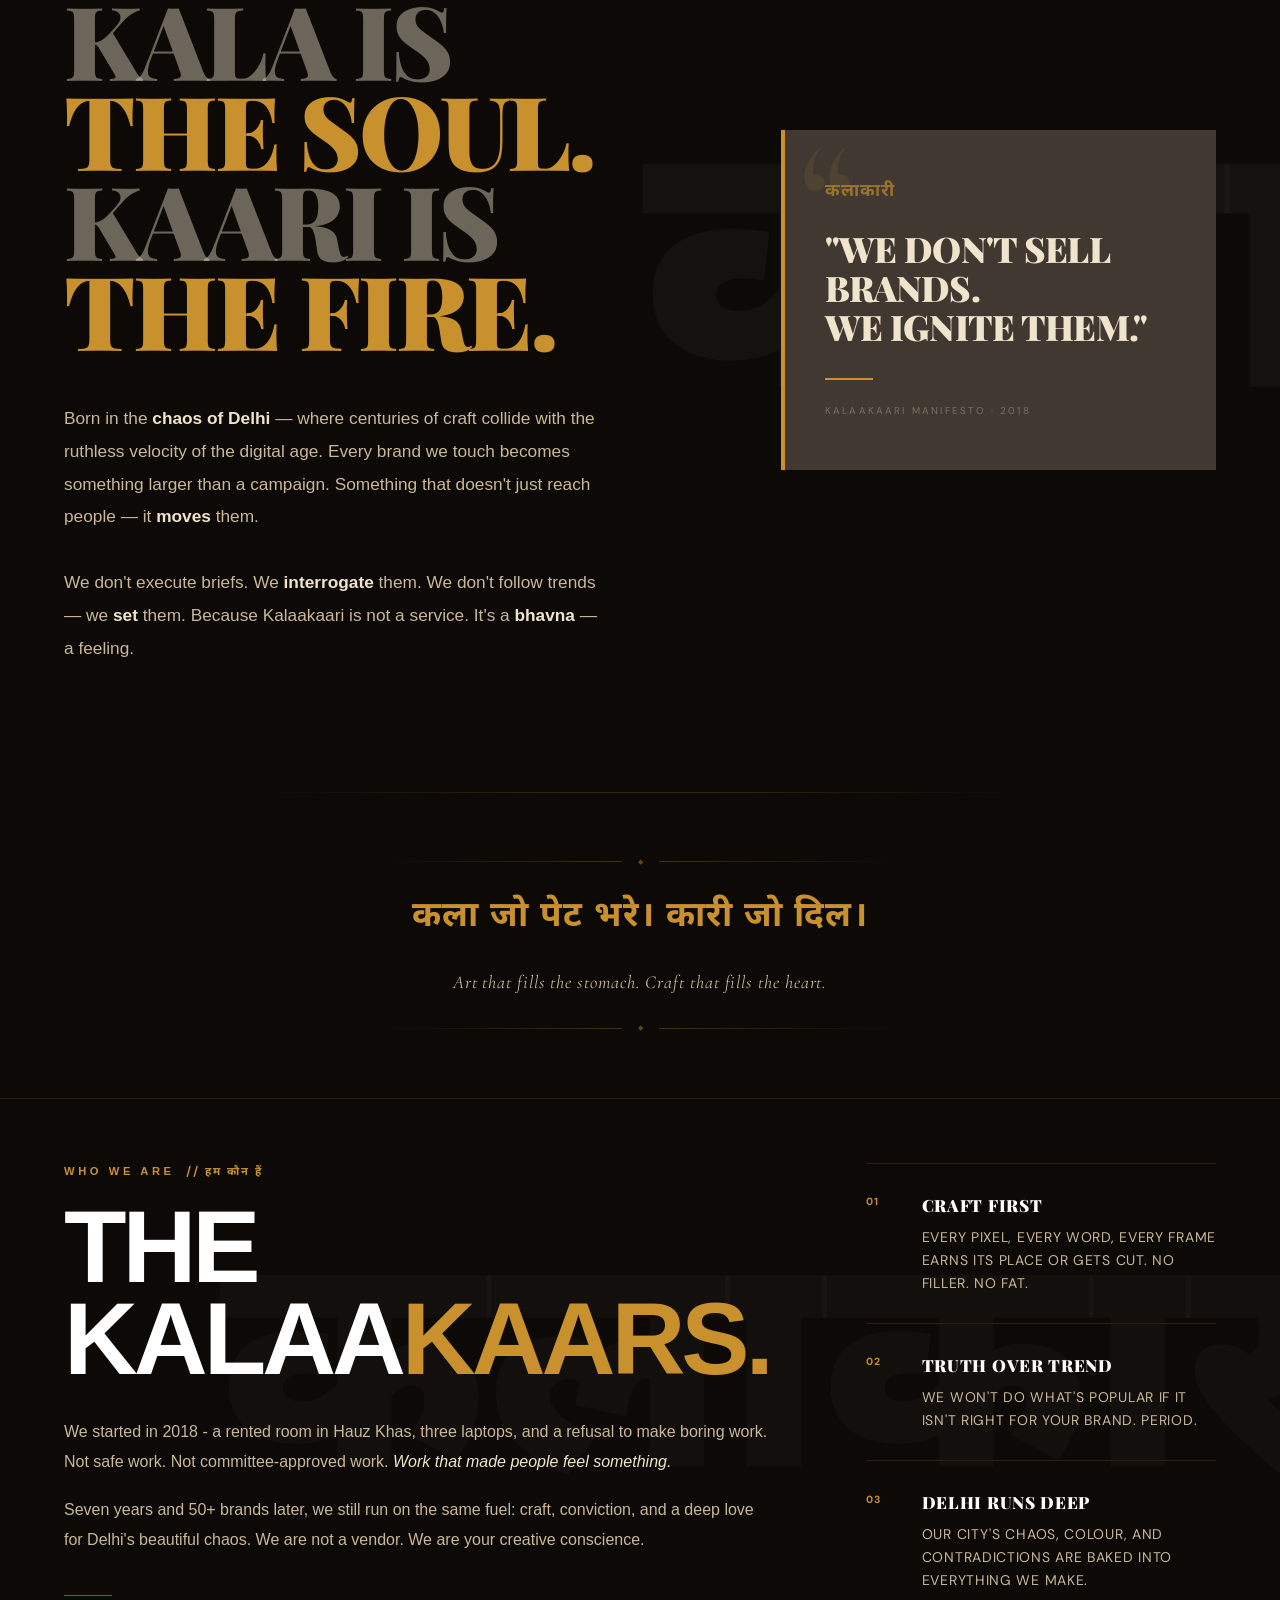
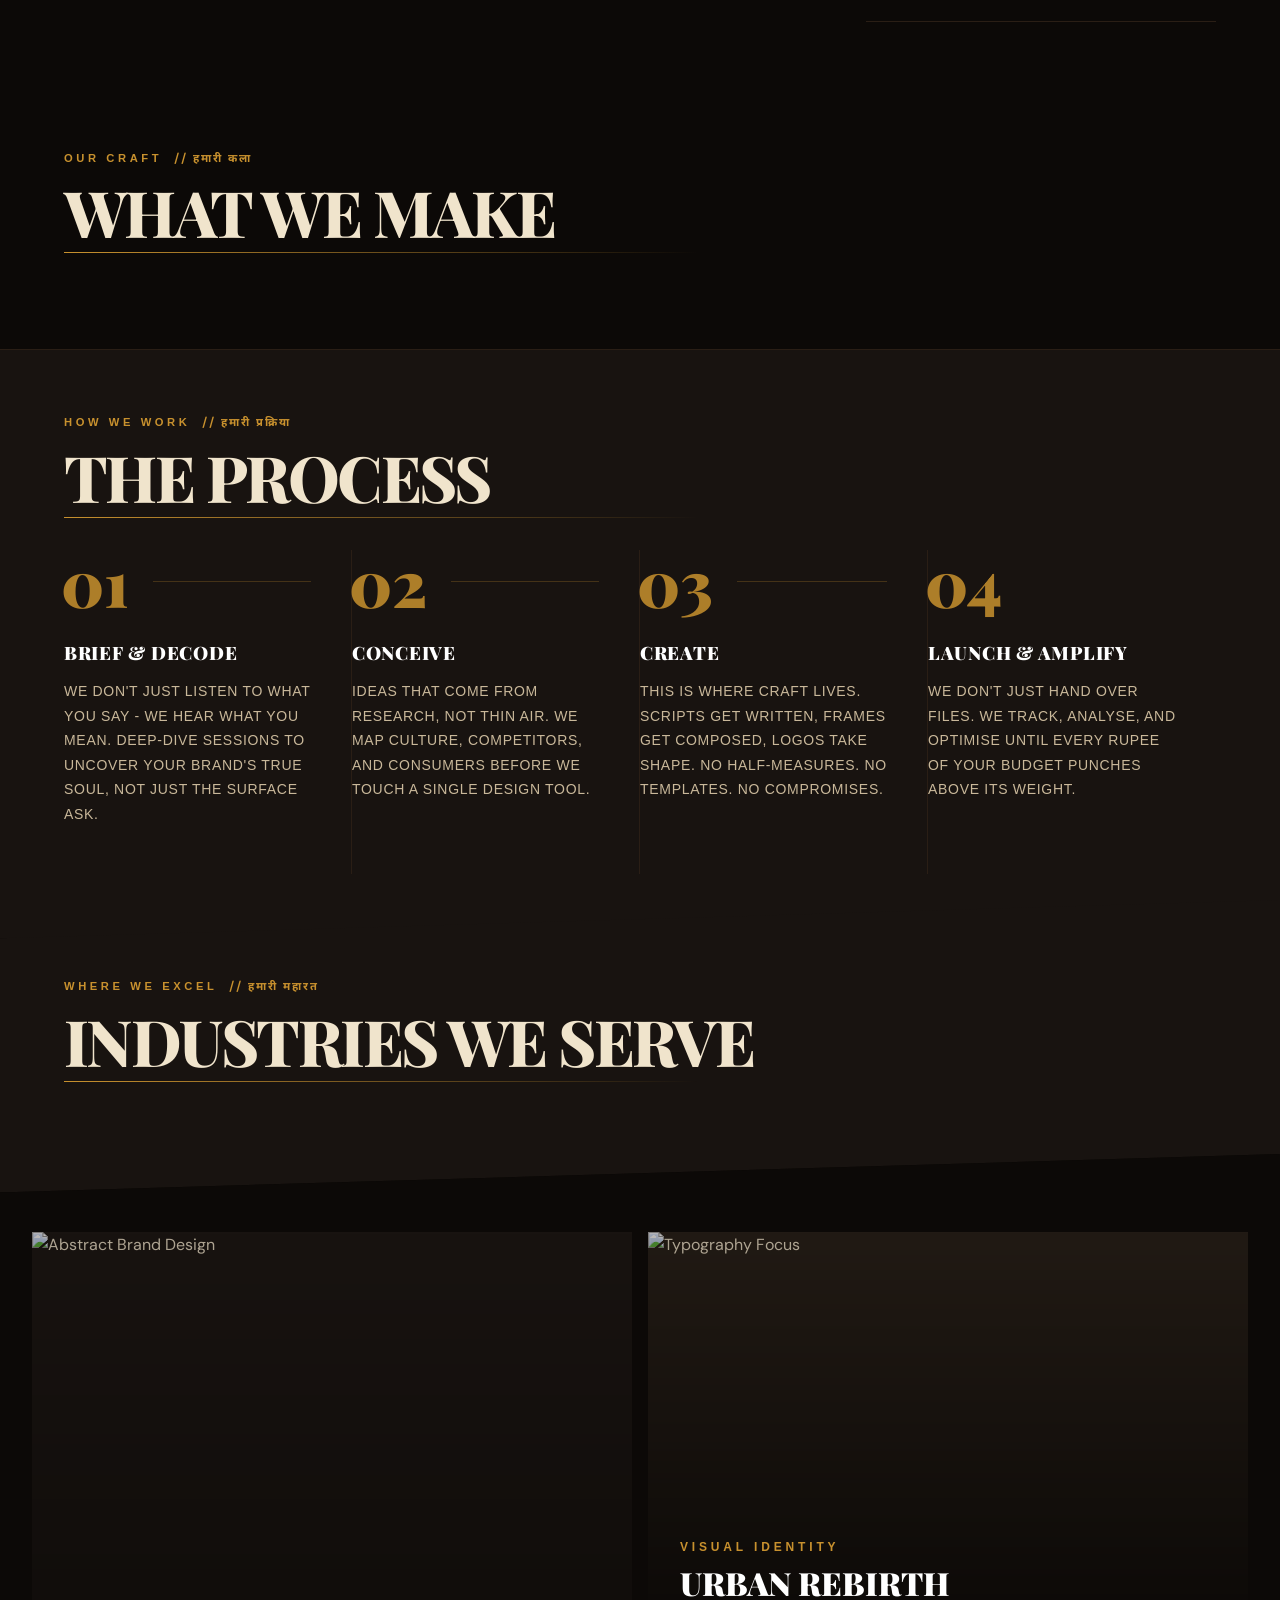
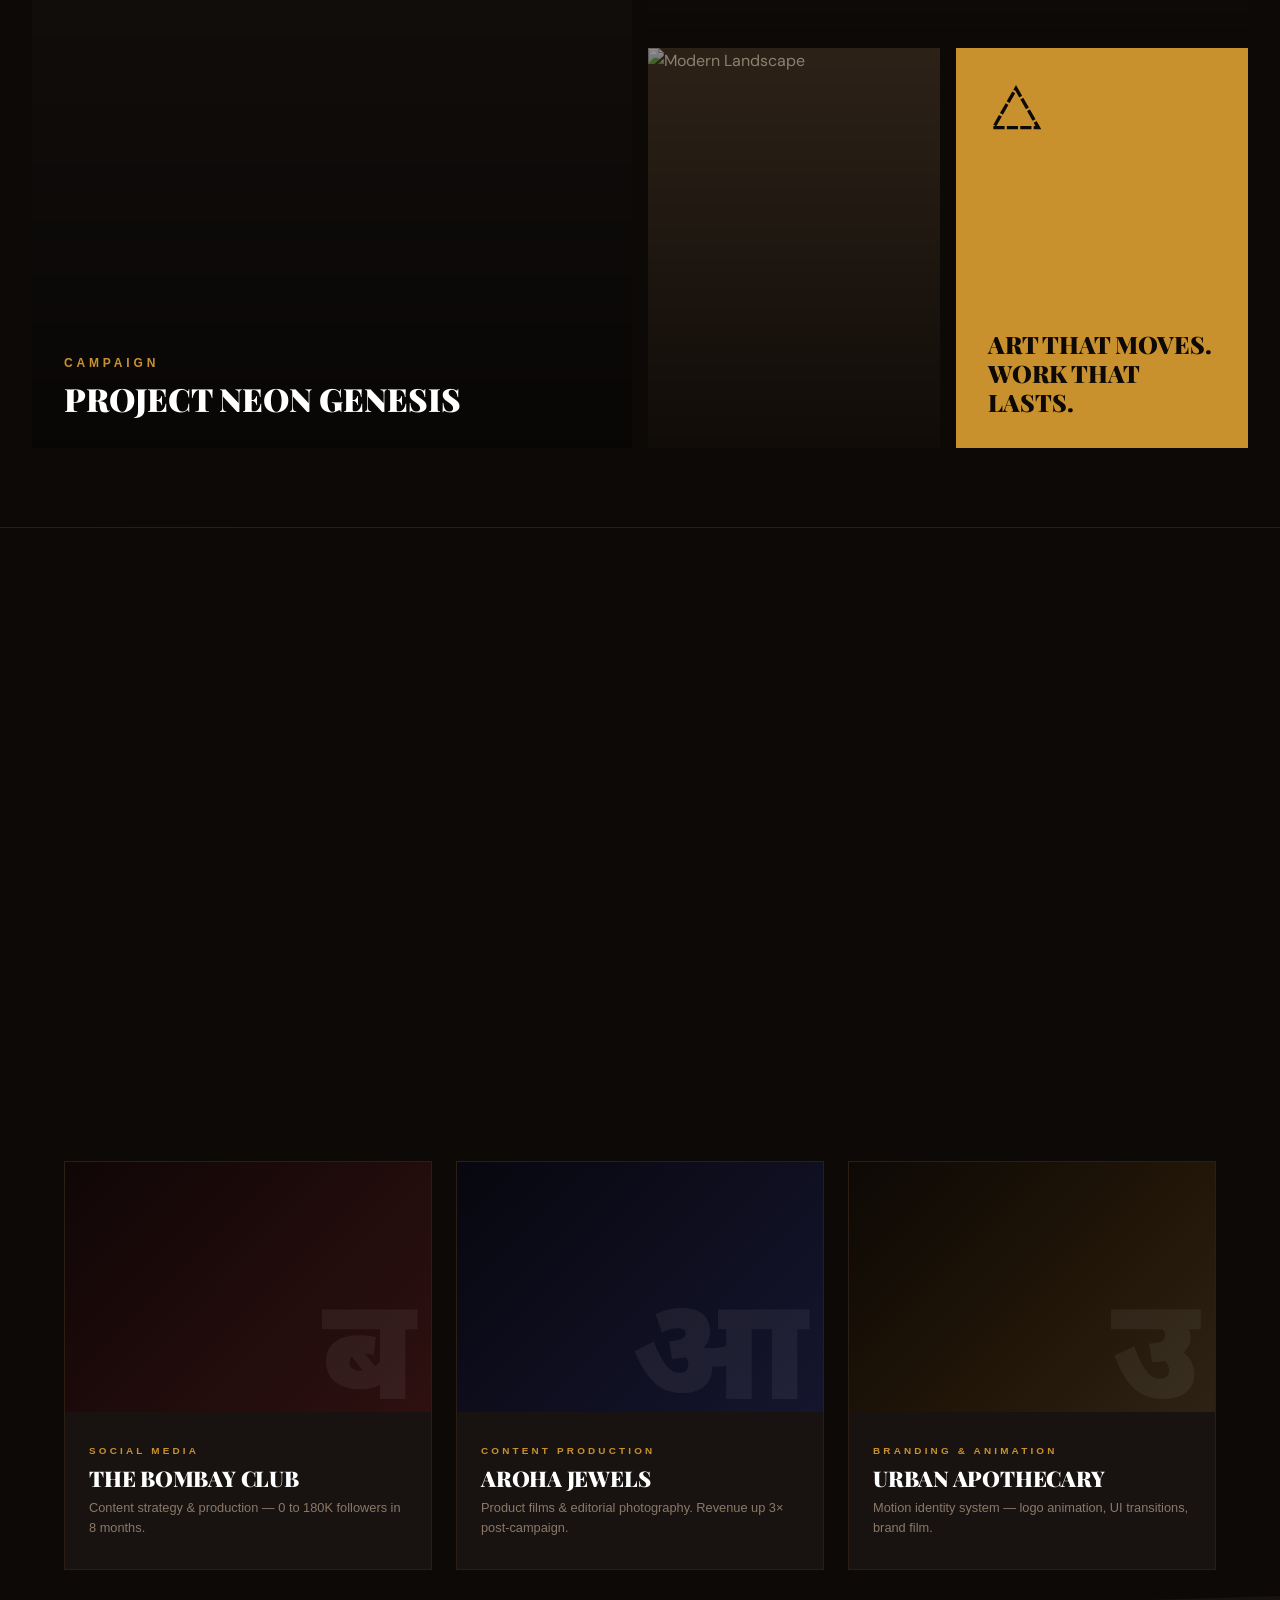
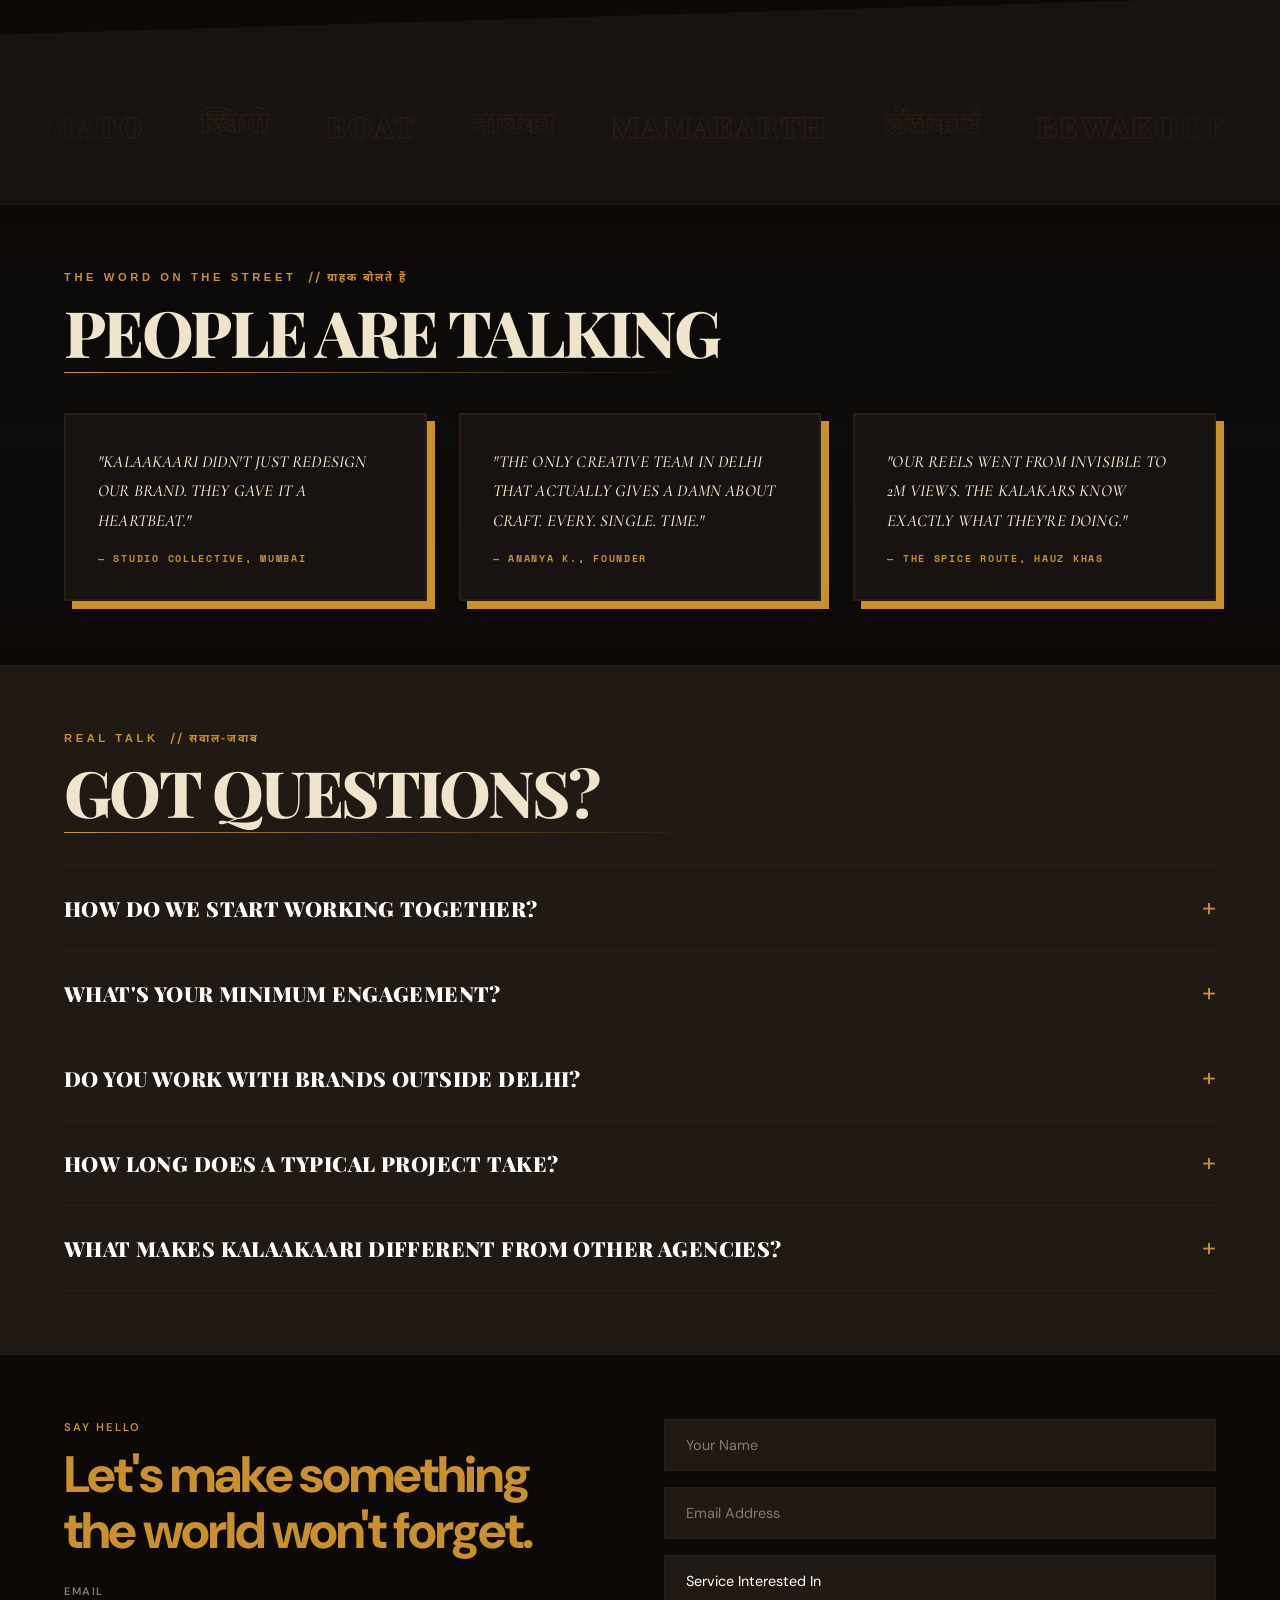
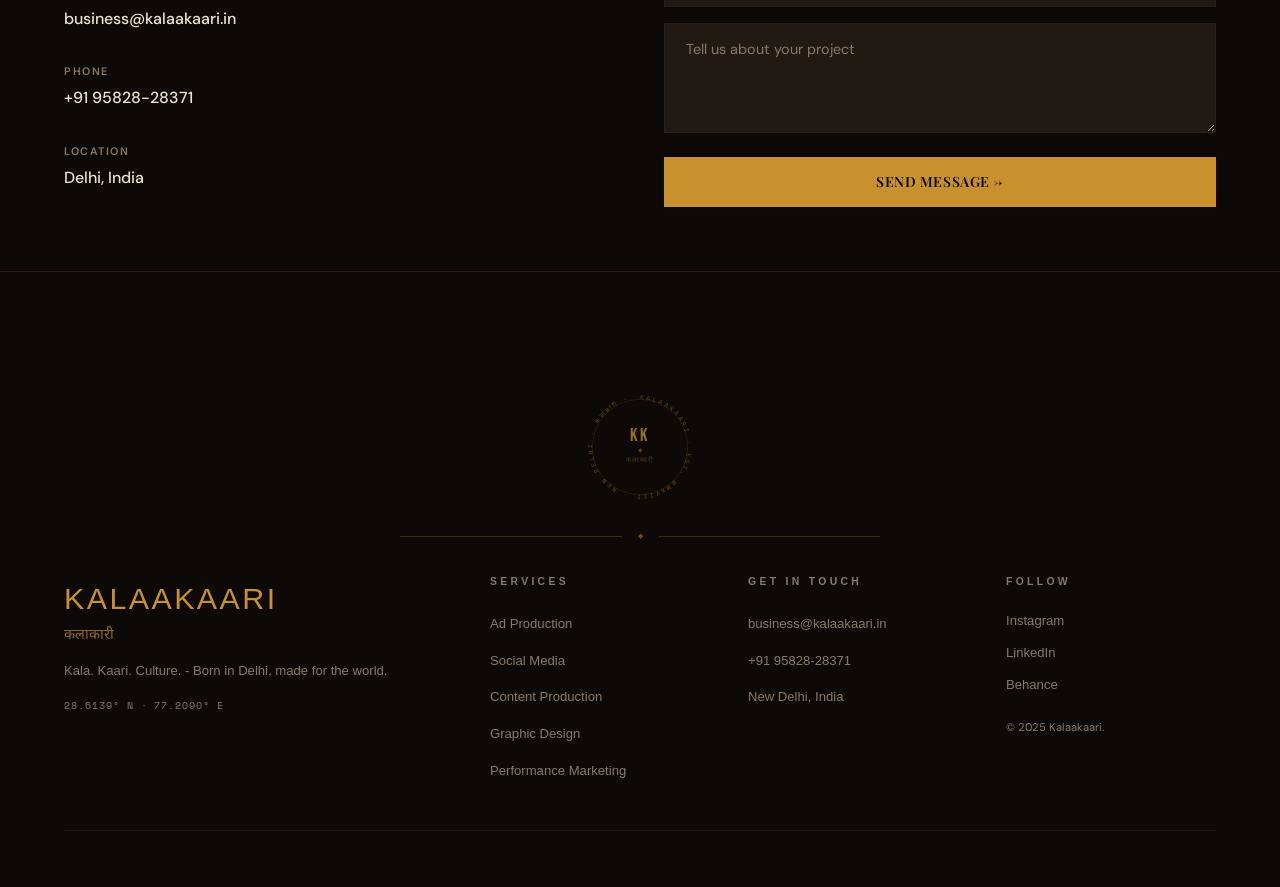
==== commit 44b9db9b: "fix: correct kalaakaari spelling and equalize hindi language labels hierarchy" ====
--- a/index.html
+++ b/index.html
@@ -325,7 +325,7 @@
             <span data-en="Who We Are" data-hi="हम कौन हैं">Who We Are</span>
             <span class="section__label-deva" aria-hidden="true">// हम कौन हैं</span>
           </span>
-          <h2 class="about__headline">THE<br><em>KALA<span class="about__headline--amber">KARS.</span></em></h2>
+          <h2 class="about__headline">THE<br><em>KALAA<span class="about__headline--amber">KAARS.</span></em></h2>
           <p class="about__body">We started in 2018 - a rented room in Hauz Khas, three laptops, and a refusal to make boring work. Not safe work. Not committee-approved work. <em>Work that made people feel something.</em></p>
           <p class="about__body">Seven years and 50+ brands later, we still run on the same fuel: craft, conviction, and a deep love for Delhi's beautiful chaos. We are not a vendor. We are your creative conscience.</p>
         </div>
--- a/css/brutalist-inject.css
+++ b/css/brutalist-inject.css
@@ -306,11 +306,11 @@
 
 /* ── Section label Devanagari suffix ── */
 .section__label-deva {
-  font-family: 'Noto Sans Devanagari', serif;
-  font-size: 0.75em;
-  font-weight: 400;
-  letter-spacing: 0;
-  color: rgba(212, 170, 76, 0.55);
+  font-family: 'Noto Sans Devanagari', 'DM Sans', serif;
+  font-size: 1em;
+  font-weight: 700;
+  letter-spacing: inherit;
+  color: var(--primary-container);
   margin-left: 0.4rem;
 }
 
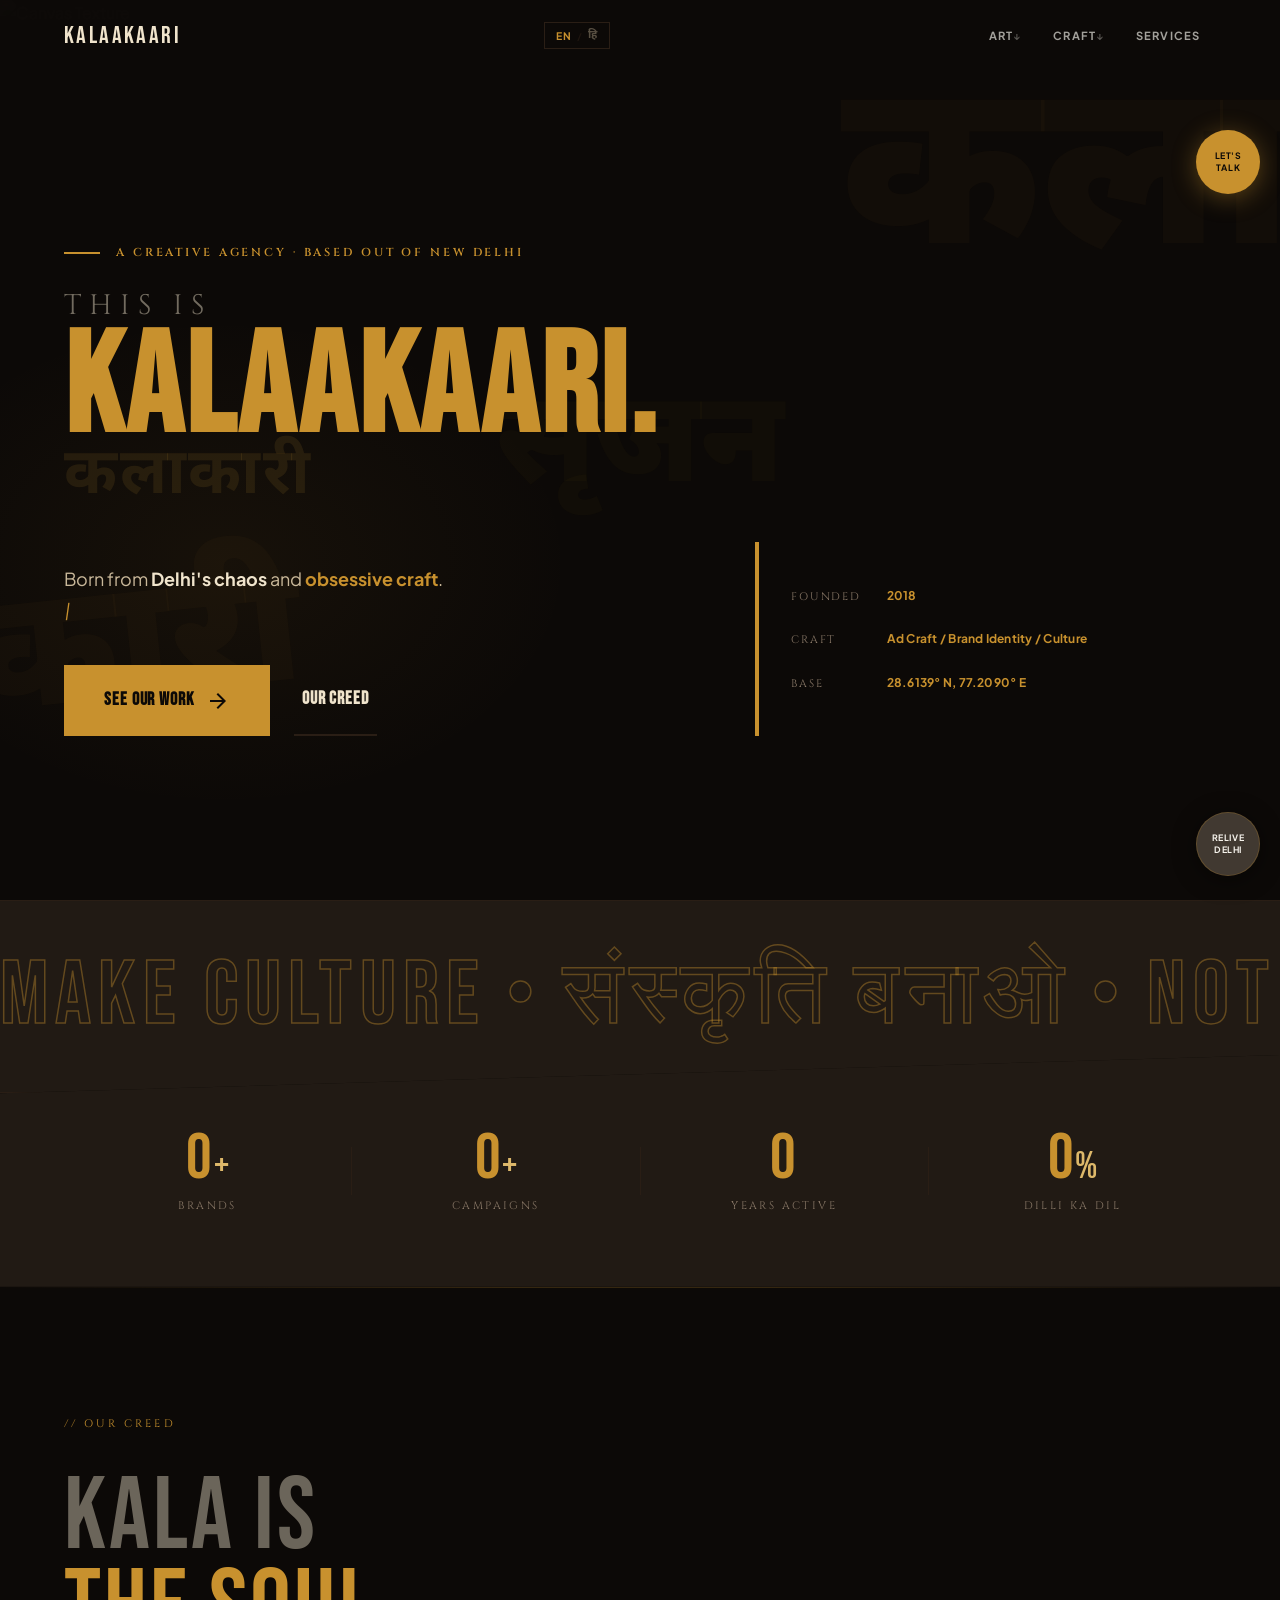
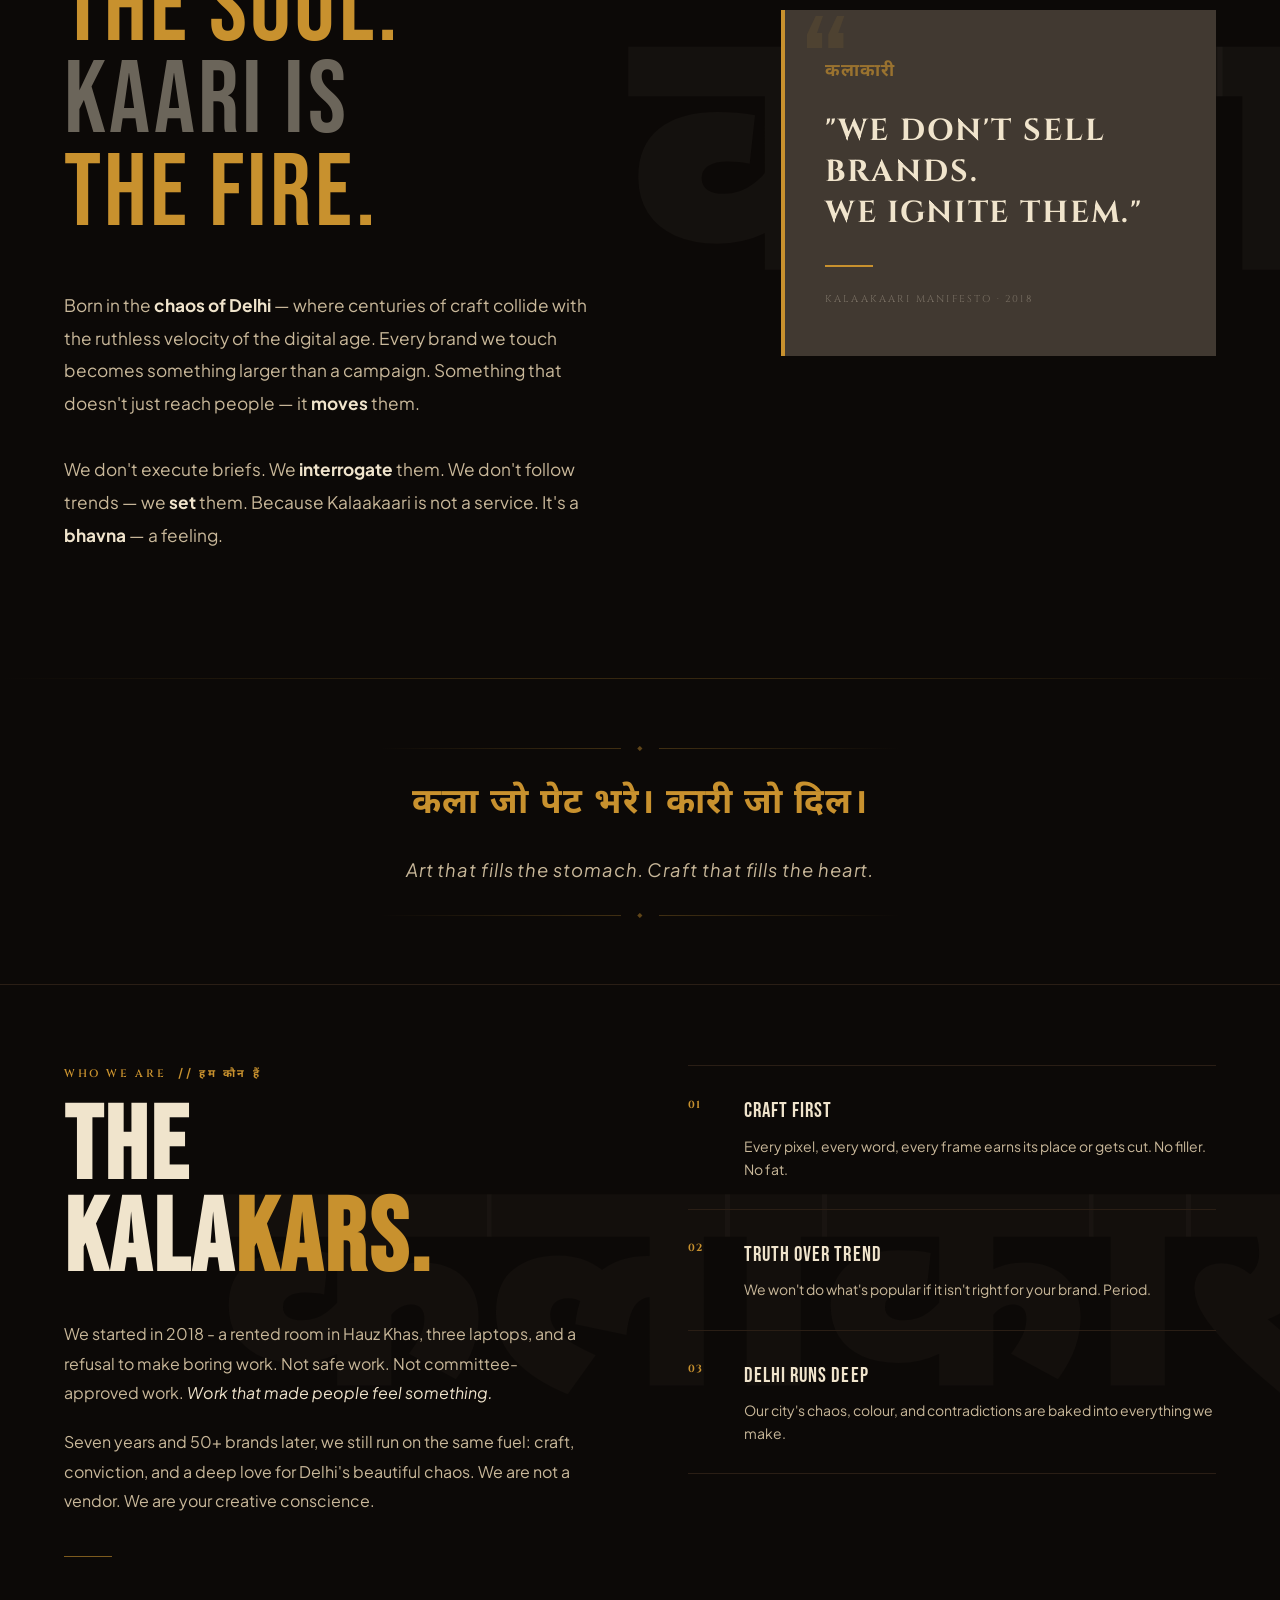
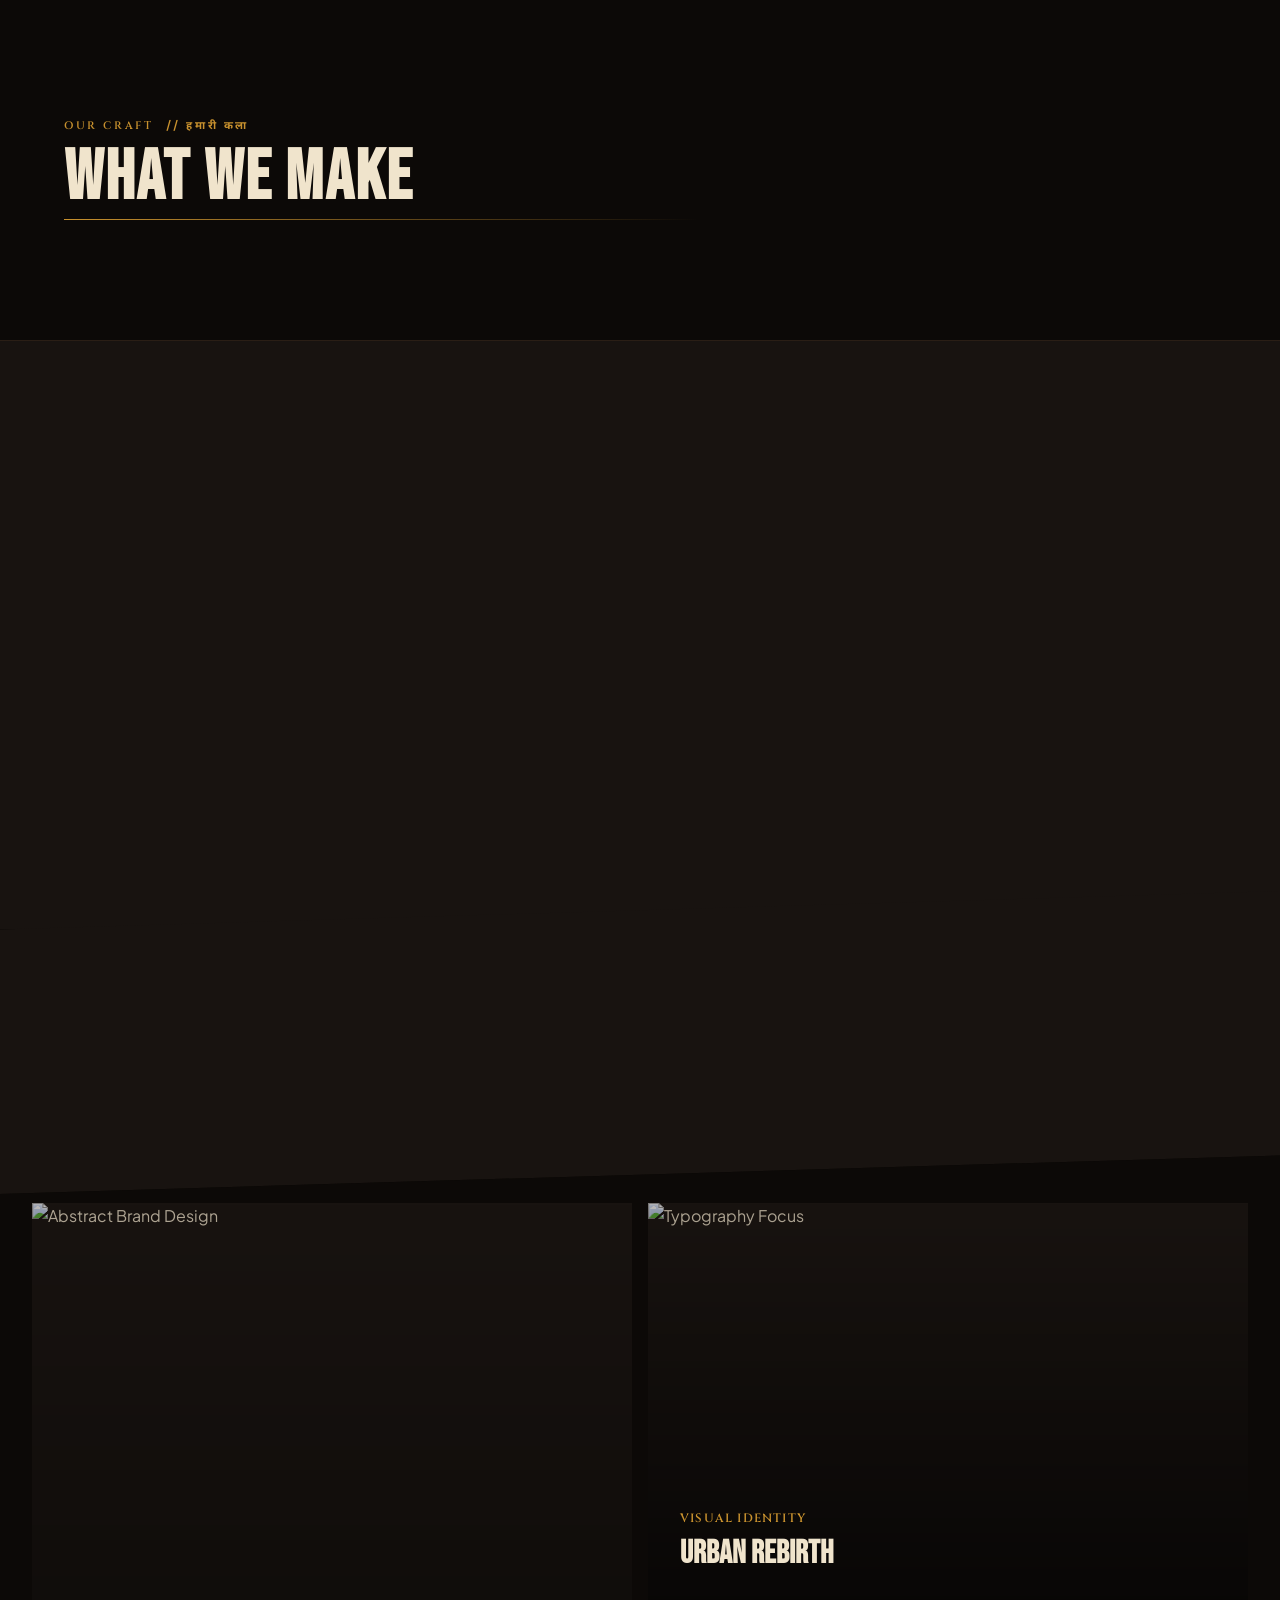
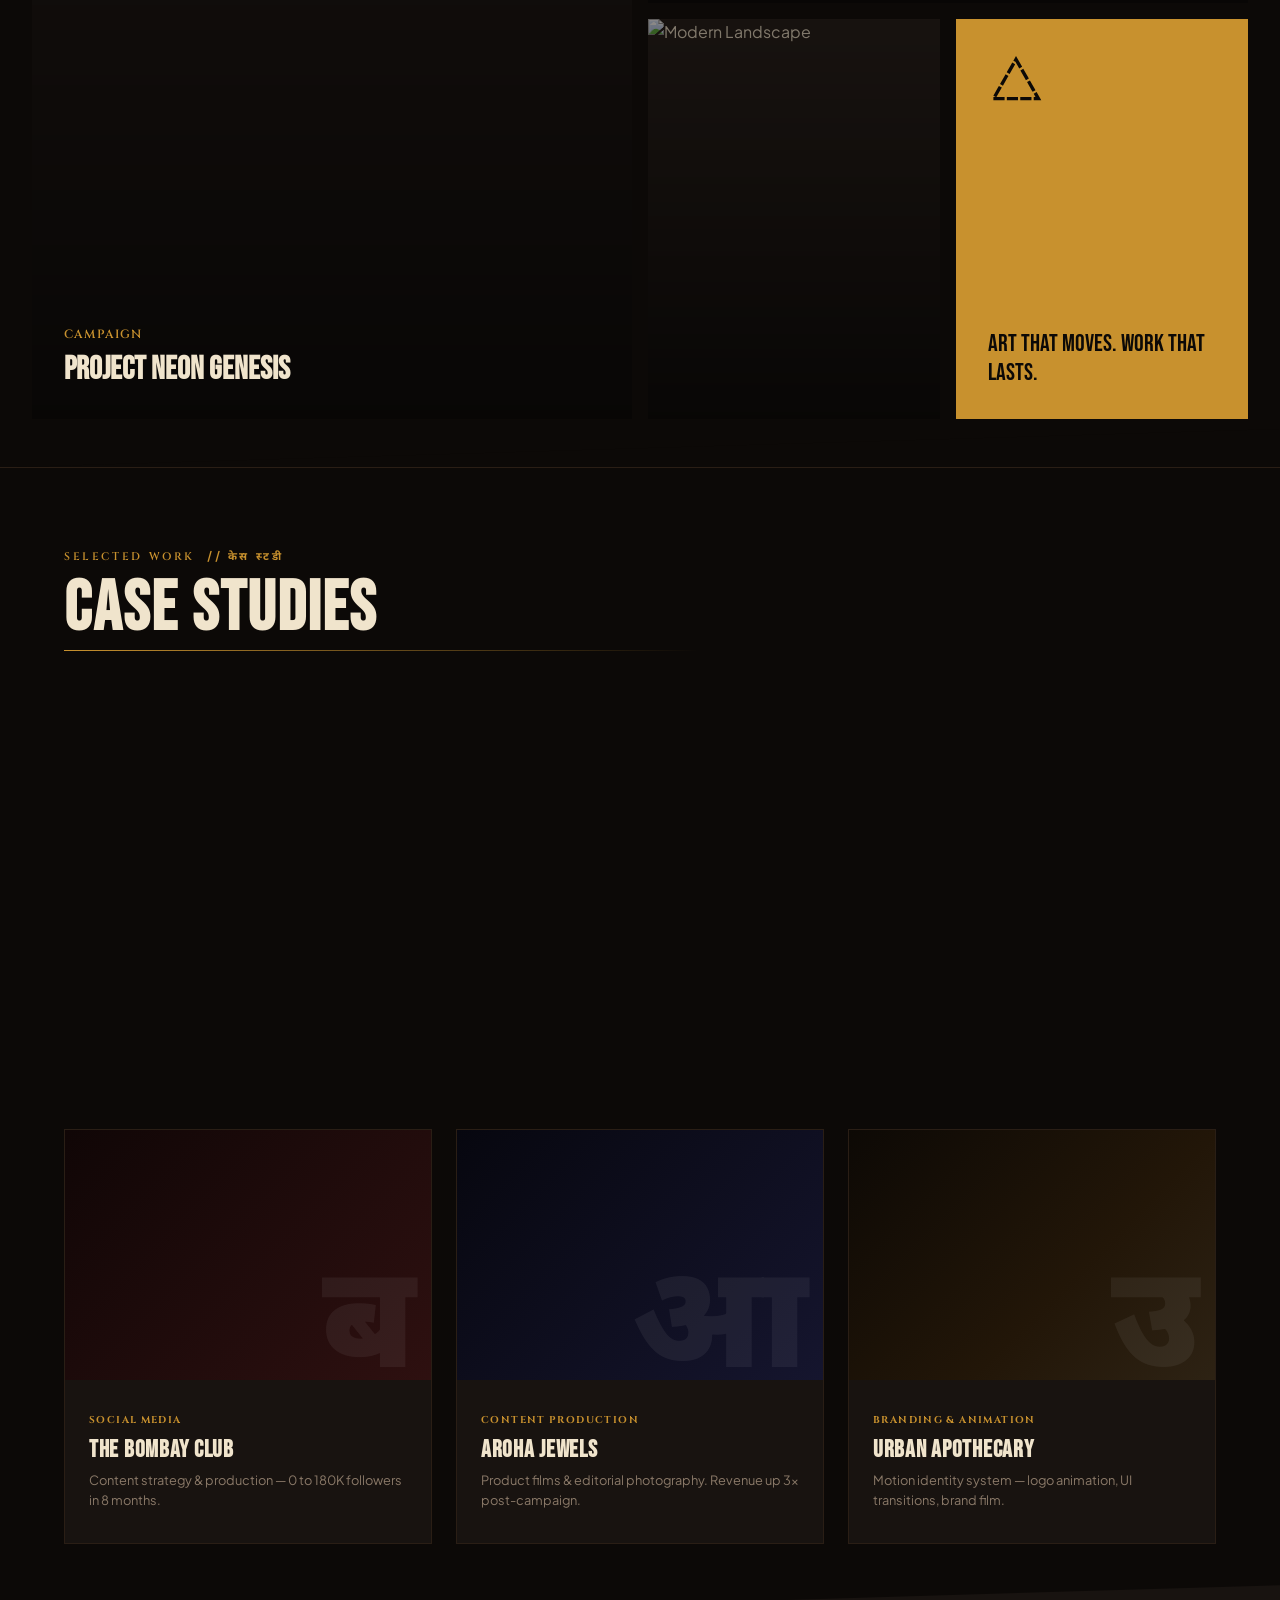
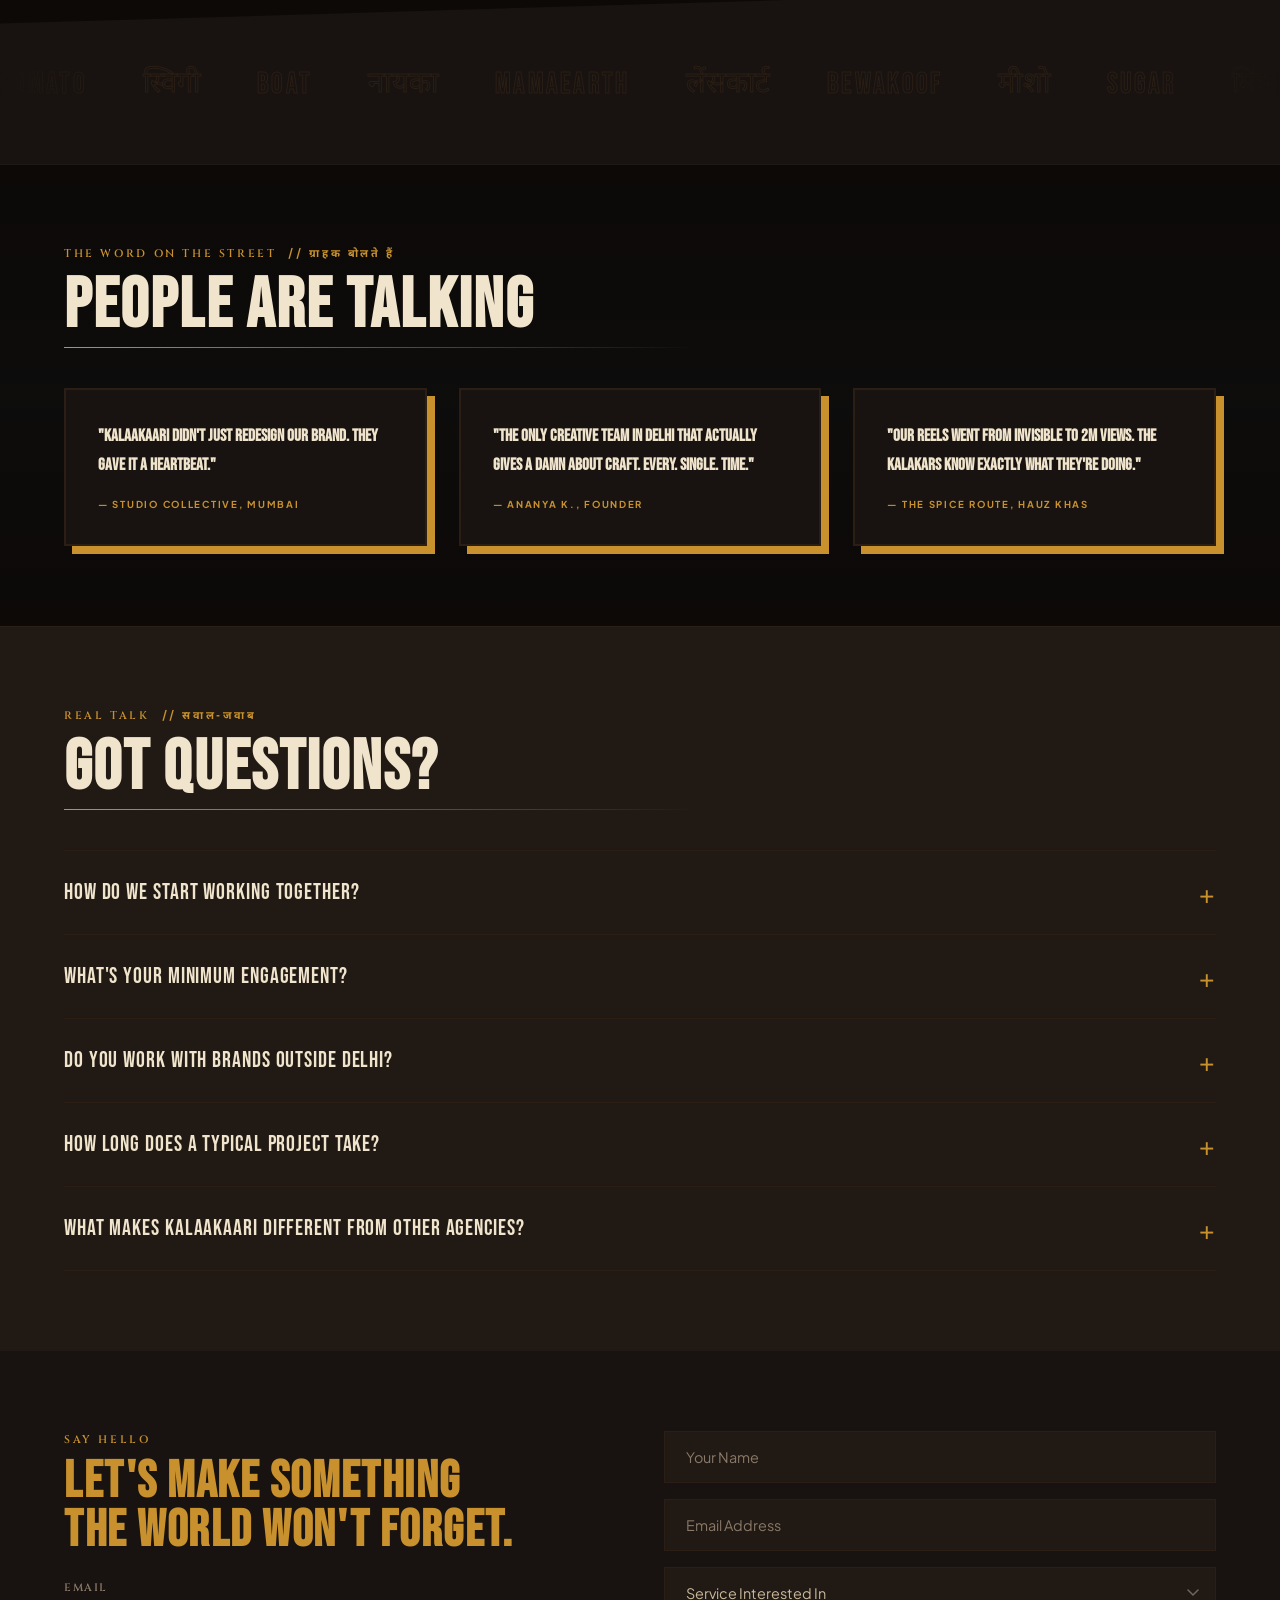
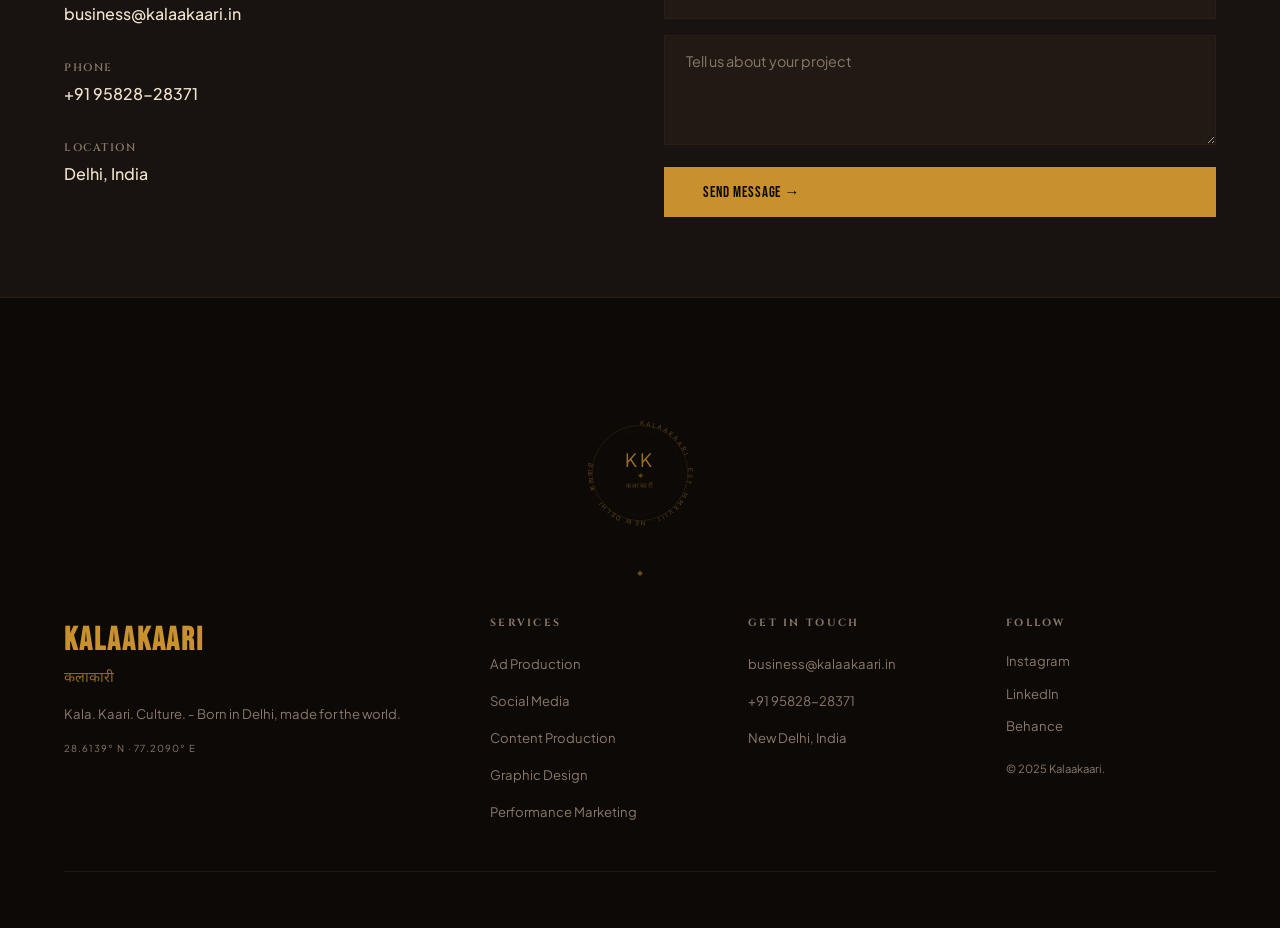
==== commit 98d97a39: "refactor: merge brutalist-inject into single unified CSS system Replace the two-file override archit" ====
--- a/index.html
+++ b/index.html
@@ -1,16 +1,21 @@
 <!DOCTYPE html>
 <html lang="en" data-lang="en" data-theme="dark">
+
 <head>
   <meta charset="UTF-8" />
   <meta name="viewport" content="width=device-width, initial-scale=1.0" />
   <title>Kalaakaari — Creative Agency</title>
   <link rel="icon" href="assets/favicon.svg" type="image/svg+xml" />
+  <!-- Typography — Bebas Neue (display) · Cinzel (serif) · Plus Jakarta Sans (body) + Devanagari -->
   <link rel="preconnect" href="https://fonts.googleapis.com" />
   <link rel="preconnect" href="https://fonts.gstatic.com" crossorigin />
-  <link href="https://fonts.googleapis.com/css2?family=Bebas+Neue&family=Cormorant+Garamond:ital,wght@0,400;0,500;0,600;0,700;1,400;1,500;1,600&family=DM+Sans:wght@300;400;500;600&family=Noto+Sans+Devanagari:wght@400;600;700;900&family=Playfair+Display:ital,wght@0,400;0,700;0,800;0,900;1,400;1,700&family=Space+Mono:wght@400;700&display=swap" rel="stylesheet" />
-  <link rel="stylesheet" href="css/style.css?v=10" />
-  <link rel="stylesheet" href="css/brutalist-inject.css?v=10" />
+  <link
+    href="https://fonts.googleapis.com/css2?family=Bebas+Neue&family=Cinzel:wght@400;600;700;900&family=Plus+Jakarta+Sans:ital,wght@0,400;0,500;0,600;0,700;0,800;1,400;1,600&family=Noto+Sans+Devanagari:wght@400;600;700;900&display=swap"
+    rel="stylesheet" />
+  <!-- Unified Design System -->
+  <link rel="stylesheet" href="css/style.css?v=14" />
 </head>
+
 <body>
 
   <!-- ─── CUSTOM CURSOR ───────────────────────────────── -->
@@ -44,7 +49,8 @@
       <div class="brand-panel__divider"></div>
 
       <p class="brand-panel__desc">
-        We are the <em>kalakars</em> — artists, makers, and storytellers of India's digital age. Where the ancient craft of <em>kala</em> meets the velocity of modern advertising.
+        We are the <em>kalaakaars</em> — artists, makers, and storytellers of India's digital age. Where the ancient
+        craft of <em>kalaa</em> meets the velocity of modern advertising.
       </p>
 
       <div class="brand-panel__tags">
@@ -150,7 +156,8 @@
           <li class="nav__item nav__item--drop">
             <button class="nav__drop-btn" data-en="Craft" data-hi="क्राफ्ट">Craft</button>
             <div class="nav__dropdown">
-              <a href="#portfolio" data-en="Marketing Portfolio" data-hi="मार्केटिंग पोर्टफोलियो">Marketing Portfolio</a>
+              <a href="#portfolio" data-en="Marketing Portfolio" data-hi="मार्केटिंग पोर्टफोलियो">Marketing
+                Portfolio</a>
               <a href="#portfolio" data-en="Distribution Portfolio" data-hi="डिस्ट्रीब्यूशन">Distribution Portfolio</a>
               <a href="#portfolio" data-en="Case Studies" data-hi="केस स्टडी">Case Studies</a>
               <a href="#portfolio" data-en="Marketing Work" data-hi="मार्केटिंग वर्क">Marketing Work</a>
@@ -170,8 +177,10 @@
 
   <!-- ─── HERO ─────────────────────────────────────────── -->
   <section class="new-hero" id="home">
-    <img alt="Delhi Skyline India Gate" class="new-hero__bg" src="https://lh3.googleusercontent.com/aida-public/[base64]" />
-    <img alt="Canvas Texture" class="new-hero__texture" src="https://lh3.googleusercontent.com/aida-public/[base64]" />
+    <img alt="Delhi Skyline India Gate" class="new-hero__bg"
+      src="https://lh3.googleusercontent.com/aida-public/[base64]" />
+    <img alt="Canvas Texture" class="new-hero__texture"
+      src="https://lh3.googleusercontent.com/aida-public/[base64]" />
 
     <!-- MagnetLines hero decoration -->
     <div id="magnetLinesHero" class="hero__magnet" aria-hidden="true"></div>
@@ -186,7 +195,8 @@
     <div class="new-hero__inner">
       <div class="eyebrow">
         <span class="eyebrow-line"></span>
-        <span class="eyebrow-text" data-en="A Creative Agency · Based Out Of New Delhi" data-hi="एक क्रिएटिव एजेंसी · नई दिल्ली से">A Creative Agency · Based Out Of New Delhi</span>
+        <span class="eyebrow-text" data-en="A Creative Agency · Based Out Of New Delhi"
+          data-hi="एक क्रिएटिव एजेंसी · नई दिल्ली से">A Creative Agency · Based Out Of New Delhi</span>
       </div>
 
       <h1>
@@ -217,7 +227,8 @@
           </div>
           <div class="meta-row">
             <span class="meta-label" data-en="Craft" data-hi="क्षमताएं">Craft</span>
-            <span class="meta-val" data-en="Ad Craft / Brand Identity / Culture" data-hi="विज्ञापन / पहचान / संस्कृति">Ad Craft / Brand Identity / Culture</span>
+            <span class="meta-val" data-en="Ad Craft / Brand Identity / Culture"
+              data-hi="विज्ञापन / पहचान / संस्कृति">Ad Craft / Brand Identity / Culture</span>
           </div>
           <div class="meta-row">
             <span class="meta-label" data-en="Base" data-hi="स्थान">Base</span>
@@ -231,7 +242,9 @@
   <!-- ─── MARQUEE ──────────────────────────────────────── -->
   <section class="new-marquee angled-bottom">
     <div class="new-marquee__track">
-      <span>MAKE CULTURE • संस्कृति बनाओ • NOT JUST CONTENT • बल्कि कला • THINK BOLD • साहसी सोचो • ACT FAST • तेज़ चलो • BE TRUE • कलाकार रहो • KALA × KAARI • कला × कारी • MAKE CULTURE • संस्कृति बनाओ • NOT JUST CONTENT • बल्कि कला • THINK BOLD • साहसी सोचो •</span>
+      <span>MAKE CULTURE • संस्कृति बनाओ • NOT JUST CONTENT • बल्कि कला • THINK BOLD • साहसी सोचो • ACT FAST • तेज़ चलो
+        • BE TRUE • कलाकार रहो • KALA × KAARI • कला × कारी • MAKE CULTURE • संस्कृति बनाओ • NOT JUST CONTENT • बल्कि कला
+        • THINK BOLD • साहसी सोचो •</span>
     </div>
   </section>
 
@@ -283,9 +296,12 @@
           <span class="manifesto__line manifesto__line--amber">THE FIRE.</span>
         </div>
         <p class="manifesto__body">
-          Born in the <em>chaos of Delhi</em> — where centuries of craft collide with the ruthless velocity of the digital age. Every brand we touch becomes something larger than a campaign. Something that doesn't just reach people — it <em>moves</em> them.
+          Born in the <em>chaos of Delhi</em> — where centuries of craft collide with the ruthless velocity of the
+          digital age. Every brand we touch becomes something larger than a campaign. Something that doesn't just reach
+          people — it <em>moves</em> them.
           <br><br>
-          We don't execute briefs. We <em>interrogate</em> them. We don't follow trends — we <em>set</em> them. Because Kalaakaari is not a service. It's a <em>bhavna</em> — a feeling.
+          We don't execute briefs. We <em>interrogate</em> them. We don't follow trends — we <em>set</em> them. Because
+          Kalaakaari is not a service. It's a <em>bhavna</em> — a feeling.
         </p>
       </div>
       <div class="manifesto__right">
@@ -325,9 +341,11 @@
             <span data-en="Who We Are" data-hi="हम कौन हैं">Who We Are</span>
             <span class="section__label-deva" aria-hidden="true">// हम कौन हैं</span>
           </span>
-          <h2 class="about__headline">THE<br><em>KALAA<span class="about__headline--amber">KAARS.</span></em></h2>
-          <p class="about__body">We started in 2018 - a rented room in Hauz Khas, three laptops, and a refusal to make boring work. Not safe work. Not committee-approved work. <em>Work that made people feel something.</em></p>
-          <p class="about__body">Seven years and 50+ brands later, we still run on the same fuel: craft, conviction, and a deep love for Delhi's beautiful chaos. We are not a vendor. We are your creative conscience.</p>
+          <h2 class="about__headline">THE<br><em>KALA<span class="about__headline--amber">KARS.</span></em></h2>
+          <p class="about__body">We started in 2018 - a rented room in Hauz Khas, three laptops, and a refusal to make
+            boring work. Not safe work. Not committee-approved work. <em>Work that made people feel something.</em></p>
+          <p class="about__body">Seven years and 50+ brands later, we still run on the same fuel: craft, conviction, and
+            a deep love for Delhi's beautiful chaos. We are not a vendor. We are your creative conscience.</p>
         </div>
         <div class="about__right reveal">
           <div class="about__pillars">
@@ -335,7 +353,8 @@
               <span class="about__pillar-num">01</span>
               <div class="about__pillar-body">
                 <span class="about__pillar-title">CRAFT FIRST</span>
-                <p class="about__pillar-desc">Every pixel, every word, every frame earns its place or gets cut. No filler. No fat.</p>
+                <p class="about__pillar-desc">Every pixel, every word, every frame earns its place or gets cut. No
+                  filler. No fat.</p>
               </div>
             </div>
             <div class="about__pillar">
@@ -349,7 +368,8 @@
               <span class="about__pillar-num">03</span>
               <div class="about__pillar-body">
                 <span class="about__pillar-title">DELHI RUNS DEEP</span>
-                <p class="about__pillar-desc">Our city's chaos, colour, and contradictions are baked into everything we make.</p>
+                <p class="about__pillar-desc">Our city's chaos, colour, and contradictions are baked into everything we
+                  make.</p>
               </div>
             </div>
           </div>
@@ -389,7 +409,8 @@
             <div class="process__connector"></div>
           </div>
           <h3 class="process__title">BRIEF &amp; DECODE</h3>
-          <p class="process__desc">We don't just listen to what you say - we hear what you mean. Deep-dive sessions to uncover your brand's true soul, not just the surface ask.</p>
+          <p class="process__desc">We don't just listen to what you say - we hear what you mean. Deep-dive sessions to
+            uncover your brand's true soul, not just the surface ask.</p>
         </div>
         <div class="process__step reveal">
           <div class="process__step-head">
@@ -397,7 +418,8 @@
             <div class="process__connector"></div>
           </div>
           <h3 class="process__title">CONCEIVE</h3>
-          <p class="process__desc">Ideas that come from research, not thin air. We map culture, competitors, and consumers before we touch a single design tool.</p>
+          <p class="process__desc">Ideas that come from research, not thin air. We map culture, competitors, and
+            consumers before we touch a single design tool.</p>
         </div>
         <div class="process__step reveal">
           <div class="process__step-head">
@@ -405,7 +427,8 @@
             <div class="process__connector"></div>
           </div>
           <h3 class="process__title">CREATE</h3>
-          <p class="process__desc">This is where craft lives. Scripts get written, frames get composed, logos take shape. No half-measures. No templates. No compromises.</p>
+          <p class="process__desc">This is where craft lives. Scripts get written, frames get composed, logos take
+            shape. No half-measures. No templates. No compromises.</p>
         </div>
         <div class="process__step reveal">
           <div class="process__step-head">
@@ -413,7 +436,8 @@
             <div class="process__connector process__connector--last"></div>
           </div>
           <h3 class="process__title">LAUNCH &amp; AMPLIFY</h3>
-          <p class="process__desc">We don't just hand over files. We track, analyse, and optimise until every rupee of your budget punches above its weight.</p>
+          <p class="process__desc">We don't just hand over files. We track, analyse, and optimise until every rupee of
+            your budget punches above its weight.</p>
         </div>
       </div>
     </div>
@@ -437,27 +461,31 @@
   <section class="new-bento-section angled-both" id="portfolio">
     <div class="bento-grid">
       <div class="bento-card bento-1">
-        <img alt="Abstract Brand Design" src="https://lh3.googleusercontent.com/aida-public/[base64]" />
+        <img alt="Abstract Brand Design"
+          src="https://lh3.googleusercontent.com/aida-public/[base64]" />
         <div class="bento-card__content">
           <span class="bento-card__tag">Campaign</span>
           <h3 class="bento-card__title">Project Neon Genesis</h3>
         </div>
       </div>
       <div class="bento-card bento-2">
-        <img alt="Typography Focus" src="https://lh3.googleusercontent.com/aida-public/[base64]" />
+        <img alt="Typography Focus"
+          src="https://lh3.googleusercontent.com/aida-public/[base64]" />
         <div class="bento-card__content">
           <span class="bento-card__tag">Visual Identity</span>
           <h3 class="bento-card__title">Urban Rebirth</h3>
         </div>
       </div>
       <div class="bento-card bento-3">
-        <img alt="Modern Landscape" src="https://lh3.googleusercontent.com/aida-public/[base64]" />
+        <img alt="Modern Landscape"
+          src="https://lh3.googleusercontent.com/aida-public/[base64]" />
       </div>
       <div class="bento-card bento-4">
         <svg class="kk-dashed-triangle" viewBox="0 0 100 100" xmlns="http://www.w3.org/2000/svg" aria-hidden="true">
           <polygon points="50,15 90,85 10,85" />
         </svg>
-        <p data-en="Art that moves. Work that lasts." data-hi="कला जो हिलाए। काम जो टिके।">Art that moves. Work that lasts.</p>
+        <p data-en="Art that moves. Work that lasts." data-hi="कला जो हिलाए। काम जो टिके।">Art that moves. Work that
+          lasts.</p>
       </div>
     </div>
   </section>
@@ -571,16 +599,16 @@
       </div>
       <div class="daily__content reveal">
         <div class="daily__sticker">
-           <p>"Kalaakaari didn't just redesign our brand. They gave it a heartbeat."</p>
-           <span>— Studio Collective, Mumbai</span>
+          <p>"Kalaakaari didn't just redesign our brand. They gave it a heartbeat."</p>
+          <span>— Studio Collective, Mumbai</span>
         </div>
         <div class="daily__sticker">
-           <p>"The only creative team in Delhi that actually gives a damn about craft. Every. Single. Time."</p>
-           <span>— Ananya K., Founder</span>
+          <p>"The only creative team in Delhi that actually gives a damn about craft. Every. Single. Time."</p>
+          <span>— Ananya K., Founder</span>
         </div>
         <div class="daily__sticker">
-           <p>"Our reels went from invisible to 2M views. The Kalakars know exactly what they're doing."</p>
-           <span>— The Spice Route, Hauz Khas</span>
+          <p>"Our reels went from invisible to 2M views. The Kalakars know exactly what they're doing."</p>
+          <span>— The Spice Route, Hauz Khas</span>
         </div>
       </div>
     </div>
@@ -600,31 +628,37 @@
         <div class="faq__item">
           <button class="faq__q" aria-expanded="false">How do we start working together?</button>
           <div class="faq__a" hidden>
-            <p>Simple. Hit "Let's Talk", tell us what you're building, and we'll set up a 30-minute call. No pitches, no decks — just an honest conversation about whether we're the right fit.</p>
+            <p>Simple. Hit "Let's Talk", tell us what you're building, and we'll set up a 30-minute call. No pitches, no
+              decks — just an honest conversation about whether we're the right fit.</p>
           </div>
         </div>
         <div class="faq__item">
           <button class="faq__q" aria-expanded="false">What's your minimum engagement?</button>
           <div class="faq__a" hidden>
-            <p>We don't believe in cookie-cutter packages. Whether it's a one-off campaign or a long-term retainer, we scope each project based on what it actually needs — not what fits a rate card.</p>
+            <p>We don't believe in cookie-cutter packages. Whether it's a one-off campaign or a long-term retainer, we
+              scope each project based on what it actually needs — not what fits a rate card.</p>
           </div>
         </div>
         <div class="faq__item">
           <button class="faq__q" aria-expanded="false">Do you work with brands outside Delhi?</button>
           <div class="faq__a" hidden>
-            <p>Absolutely. Half our clients are in Mumbai, Bangalore, and beyond. Delhi is where we live; the internet is where we work. Remote collaboration is in our DNA.</p>
+            <p>Absolutely. Half our clients are in Mumbai, Bangalore, and beyond. Delhi is where we live; the internet
+              is where we work. Remote collaboration is in our DNA.</p>
           </div>
         </div>
         <div class="faq__item">
           <button class="faq__q" aria-expanded="false">How long does a typical project take?</button>
           <div class="faq__a" hidden>
-            <p>A social media campaign can be live in 2 weeks. A full brand identity takes 6–10 weeks. We'll never rush craft, but we'll never miss a deadline either.</p>
+            <p>A social media campaign can be live in 2 weeks. A full brand identity takes 6–10 weeks. We'll never rush
+              craft, but we'll never miss a deadline either.</p>
           </div>
         </div>
         <div class="faq__item">
           <button class="faq__q" aria-expanded="false">What makes Kalaakaari different from other agencies?</button>
           <div class="faq__a" hidden>
-            <p>We're not a vendor. We're a creative conscience. We'll push back on briefs we think are wrong, refuse work we can't be proud of, and give you the creative partner you actually needed — not just the one you asked for.</p>
+            <p>We're not a vendor. We're a creative conscience. We'll push back on briefs we think are wrong, refuse
+              work we can't be proud of, and give you the creative partner you actually needed — not just the one you
+              asked for.</p>
           </div>
         </div>
       </div>
@@ -679,7 +713,8 @@
           <div class="form-group">
             <textarea id="message" rows="4" placeholder="Tell us about your project"></textarea>
           </div>
-          <button type="submit" class="btn btn--primary btn--full" data-en="Send Message →" data-hi="संदेश भेजें →">Send Message →</button>
+          <button type="submit" class="btn btn--primary btn--full" data-en="Send Message →" data-hi="संदेश भेजें →">Send
+            Message →</button>
         </form>
       </div>
     </div>
@@ -694,16 +729,19 @@
         <div class="kk-seal" aria-hidden="true">
           <svg viewBox="0 0 120 120" xmlns="http://www.w3.org/2000/svg" class="kk-seal__svg">
             <defs>
-              <path id="sealRing" d="M 60,8 A 52,52 0 0,1 112,60 A 52,52 0 0,1 60,112 A 52,52 0 0,1 8,60 A 52,52 0 0,1 60,8"/>
+              <path id="sealRing"
+                d="M 60,8 A 52,52 0 0,1 112,60 A 52,52 0 0,1 60,112 A 52,52 0 0,1 8,60 A 52,52 0 0,1 60,8" />
             </defs>
-            <circle cx="60" cy="60" r="52" fill="none" stroke="rgba(200,145,46,0.22)" stroke-width="0.75"/>
-            <circle cx="60" cy="60" r="46" fill="none" stroke="rgba(200,145,46,0.10)" stroke-width="0.5"/>
-            <text font-family="'Space Mono', monospace" font-size="6.5" fill="rgba(200,145,46,0.55)" letter-spacing="2.4">
+            <circle cx="60" cy="60" r="52" fill="none" stroke="rgba(200,145,46,0.22)" stroke-width="0.75" />
+            <circle cx="60" cy="60" r="46" fill="none" stroke="rgba(200,145,46,0.10)" stroke-width="0.5" />
+            <text font-family="var(--font-mono)" font-size="6.5" fill="rgba(200,145,46,0.55)" letter-spacing="2.4">
               <textPath href="#sealRing">KALAAKAARI · EST. MMXVIII · NEW DELHI · कलाकारी · </textPath>
             </text>
-            <text x="60" y="53" text-anchor="middle" font-family="'Bebas Neue', sans-serif" font-size="20" fill="rgba(200,145,46,0.88)" letter-spacing="3">KK</text>
+            <text x="60" y="53" text-anchor="middle" font-family="var(--font-headline)" font-size="20"
+              fill="rgba(200,145,46,0.88)" letter-spacing="3">KK</text>
             <text x="60" y="65" text-anchor="middle" font-size="7" fill="rgba(200,145,46,0.45)">◆</text>
-            <text x="60" y="76" text-anchor="middle" font-family="'Noto Sans Devanagari', serif" font-size="7.5" fill="rgba(200,145,46,0.42)" letter-spacing="1">कलाकारी</text>
+            <text x="60" y="76" text-anchor="middle" font-family="'Noto Sans Devanagari', serif" font-size="7.5"
+              fill="rgba(200,145,46,0.42)" letter-spacing="1">कलाकारी</text>
           </svg>
         </div>
         <div class="kk-seal__rule">
@@ -719,7 +757,9 @@
         <div class="footer__col footer__col--brand">
           <p class="footer__logo">kalaakaari</p>
           <p class="footer__deva" aria-hidden="true">कलाकारी</p>
-          <p class="footer__tagline" data-en="Kala. Kaari. Culture. - Born in Delhi, made for the world." data-hi="कला. कारी. संस्कृति. - दिल्ली में जन्मे, दुनिया के लिए।">Kala. Kaari. Culture. - Born in Delhi, made for the world.</p>
+          <p class="footer__tagline" data-en="Kala. Kaari. Culture. - Born in Delhi, made for the world."
+            data-hi="कला. कारी. संस्कृति. - दिल्ली में जन्मे, दुनिया के लिए।">Kala. Kaari. Culture. - Born in Delhi,
+            made for the world.</p>
           <p class="footer__coords">28.6139° N · 77.2090° E</p>
         </div>
 
@@ -731,7 +771,8 @@
             <li><a href="#services" data-en="Social Media" data-hi="सोशल मीडिया">Social Media</a></li>
             <li><a href="#services" data-en="Content Production" data-hi="कंटेंट निर्माण">Content Production</a></li>
             <li><a href="#services" data-en="Graphic Design" data-hi="ग्राफिक डिज़ाइन">Graphic Design</a></li>
-            <li><a href="#services" data-en="Performance Marketing" data-hi="परफॉर्मेंस मार्केटिंग">Performance Marketing</a></li>
+            <li><a href="#services" data-en="Performance Marketing" data-hi="परफॉर्मेंस मार्केटिंग">Performance
+                Marketing</a></li>
           </ul>
         </div>
 
@@ -771,4 +812,5 @@
   <script src="js/MagnetLines.js"></script>
   <script src="js/main.js"></script>
 </body>
-</html>
+
+</html>
--- a/css/style.css
+++ b/css/style.css
@@ -1,85 +1,214 @@
-/* ── Reset & Base ──────────────────────────────────────── */
+/* ═══════════════════════════════════════════════════════════
+   KALAAKAARI — Unified Design System
+   Fonts: Bebas Neue (display) · Cinzel (serif) · Plus Jakarta Sans (body)
+   ═══════════════════════════════════════════════════════════ */
+
+@import url('https://fonts.googleapis.com/css2?family=Material+Symbols+Outlined:wght,FILL@100..700,0..1&display=swap');
+
+/* ── Reset ─────────────────────────────────────────────────── */
 *, *::before, *::after { box-sizing: border-box; margin: 0; padding: 0; }
 
+/* ── Design Tokens ─────────────────────────────────────────── */
 :root {
-  --bg:        #0C0907;   /* Near-black espresso */
-  --bg-2:      #181310;   /* Dark brown surface */
-  --bg-3:      #211A14;   /* Elevated brown */
-  --text:      #F0E4CC;   /* Warm cream */
-  --text-dim:  #8A7968;   /* Muted warm */
-  --accent:    #C8912E;   /* Amber gold — primary contrast */
-  --accent-2:  #DDB86A;   /* Light amber */
-  --brand:     #413931;   /* Brand espresso brown */
-  --border:    rgba(240,228,204,.08);
-
-  --hero-text: #F0E4CC;
-  --hero-dim:  rgba(240,228,204,.7);
-
-  --font:         'DM Sans', sans-serif;
-  --font-serif:   'Cormorant Garamond', serif;
-  --font-display: 'Playfair Display', serif;
-  --font-mono:    'Space Mono', monospace;
+  /* Surfaces */
+  --bg:   #0C0907;
+  --bg-2: #181310;
+  --bg-3: #211A14;
+  --bg-4: #2D2218;
+
+  /* Text */
+  --text:        #F0E4CC;
+  --text-dim:    #8A7968;
+  --text-muted:  #C9B89A;
+
+  /* Accent */
+  --accent:    #C8912E;
+  --accent-2:  #DDB86A;
+  --on-accent: #0C0907;
+
+  /* Borders */
+  --border:   rgba(240,228,204,.08);
+  --border-2: #2A1E15;
+
+  /* Fonts */
+  --font:         'Plus Jakarta Sans', sans-serif;
+  --font-serif:   'Cinzel', serif;
+  --font-display: 'Bebas Neue', sans-serif;
   --font-hindi:   'Noto Sans Devanagari', serif;
 
+  /* Easing */
   --ease:     cubic-bezier(.25,.46,.45,.94);
   --ease-out: cubic-bezier(.16,1,.3,1);
 
+  /* Layout */
   --nav-h: 72px;
 }
 
-html { scroll-behavior: smooth; font-size: 16px; }
-
+/* ── Light Mode ────────────────────────────────────────────── */
+[data-theme="light"] {
+  --bg:        #f5ede0;
+  --bg-2:      #ede2d0;
+  --bg-3:      #e4d5be;
+  --bg-4:      #d9c8ae;
+  --text:      #1a1410;
+  --text-dim:  #5c5045;
+  --text-muted:#3d3020;
+  --accent:    #8B5E1A;
+  --accent-2:  #C8912E;
+  --on-accent: #f5ede0;
+  --border:    rgba(26,20,16,.12);
+  --border-2:  #c5b8a8;
+}
+
+/* ── Base ──────────────────────────────────────────────────── */
+html {
+  scroll-behavior: smooth;
+  font-size: 16px;
+}
 body {
   font-family: var(--font);
   background: var(--bg);
   color: var(--text);
   overflow-x: hidden;
   line-height: 1.6;
-}
-
-a { text-decoration: none; color: inherit; }
+  text-rendering: optimizeLegibility;
+  -webkit-font-smoothing: antialiased;
+}
+a   { text-decoration: none; color: inherit; }
 img { max-width: 100%; display: block; }
-ul { list-style: none; }
-
+ul  { list-style: none; }
+
+.material-symbols-outlined {
+  font-variation-settings: 'FILL' 0, 'wght' 400, 'GRAD' 0, 'opsz' 24;
+}
+
+/* ── Container ─────────────────────────────────────────────── */
 .container {
   width: min(90%, 1200px);
   margin-inline: auto;
 }
 
-/* ── Buttons ───────────────────────────────────────────── */
-.btn {
-  display: inline-flex;
+/* ── Scroll Reveal ─────────────────────────────────────────── */
+.reveal {
+  opacity: 0;
+  transform: translateY(28px);
+  transition: opacity .75s var(--ease-out), transform .75s var(--ease-out);
+}
+.reveal.visible { opacity: 1; transform: none; }
+
+/* ── Angled Section Transitions ────────────────────────────── */
+.angled-bottom {
+  clip-path: polygon(0 0, 100% 0, 100% calc(100% - 3vw), 0 100%);
+  padding-bottom: calc(1.5rem + 3vw);
+  position: relative;
+  z-index: 2;
+}
+.angled-top {
+  clip-path: polygon(0 3vw, 100% 0, 100% 100%, 0 100%);
+  padding-top: calc(2.5rem + 3vw);
+  margin-top: -3vw;
+  position: relative;
+  z-index: 1;
+}
+.angled-both {
+  clip-path: polygon(0 3vw, 100% 0, 100% calc(100% - 3vw), 0 100%);
+  padding-top: calc(2.5rem + 3vw);
+  padding-bottom: calc(2.5rem + 3vw);
+  margin-top: -3vw;
+  position: relative;
+  z-index: 1;
+}
+
+/* ── Section Shared ─────────────────────────────────────────── */
+.section { padding: 5rem 0; position: relative; z-index: 1; }
+.section__header { margin-bottom: 3rem; }
+
+.section__label {
+  font-family: var(--font-serif);
+  font-size: .68rem;
+  letter-spacing: .24em;
+  text-transform: uppercase;
+  color: var(--accent);
+  font-weight: 600;
+  margin-bottom: .6rem;
+  display: block;
+}
+.section__label-deva {
+  font-family: var(--font-hindi);
+  font-size: 1em;
+  font-weight: 700;
+  letter-spacing: inherit;
+  color: var(--accent);
+  margin-left: .4rem;
+}
+.section__title {
+  font-family: var(--font-display);
+  font-size: clamp(2.4rem, 5.5vw, 4.5rem);
+  font-weight: 900;
+  letter-spacing: 0.03em;
+  color: var(--text);
+  line-height: .95;
+  text-transform: uppercase;
+  position: relative;
+  display: block;
+}
+/* Animated underline on scroll */
+.section__title::after {
+  content: '';
+  position: absolute;
+  bottom: -0.5rem;
+  left: 0;
+  width: 0;
+  height: 1px;
+  background: linear-gradient(to right, var(--accent), transparent);
+  transition: width 1.6s cubic-bezier(.16,1,.3,1);
+}
+.section__header.visible .section__title::after { width: 55%; }
+[data-theme="light"] .section__title { color: var(--text); }
+
+
+/* ═══════════════════════════════════════════════════════════
+   CUSTOM CURSOR
+   ═══════════════════════════════════════════════════════════ */
+* { cursor: none; }
+
+.custom-cursor {
+  position: fixed;
+  top: 0; left: 0;
+  width: 2.6rem;
+  height: 2.6rem;
+  background: var(--bg);
+  border: 1.5px solid var(--accent);
+  border-radius: 50%;
+  display: flex;
   align-items: center;
-  gap: .5rem;
-  padding: .9rem 2.4rem;
-  border-radius: 100px;
-  font-family: var(--font);
-  font-weight: 600;
-  font-size: .88rem;
-  letter-spacing: .04em;
-  cursor: pointer;
-  transition: transform .2s var(--ease), background .2s, color .2s, border-color .2s;
-  border: 1.5px solid transparent;
-}
-.btn:hover { transform: translateY(-2px); }
-.btn--primary {
-  background: var(--accent);
-  color: var(--bg);
-  border-color: var(--accent);
-}
-.btn--primary:hover {
-  background: transparent;
+  justify-content: center;
+  font-family: var(--font-hindi);
+  font-size: 1rem;
+  font-weight: 700;
   color: var(--accent);
-}
-.btn--ghost {
-  background: transparent;
-  color: var(--text);
-  border-color: var(--border);
-}
-.btn--ghost:hover { border-color: rgba(26,26,26,.4); }
-.btn--full { width: 100%; justify-content: center; }
-
-/* ── Nav ───────────────────────────────────────────────── */
+  pointer-events: none;
+  z-index: 99999;
+  transform: translate(-50%, -50%) scale(1);
+  transition: width .18s ease, height .18s ease, background .18s ease,
+              border-color .18s ease, color .18s ease, opacity .18s ease;
+  will-change: transform;
+  opacity: 0;
+}
+.custom-cursor.visible  { opacity: 1; }
+.custom-cursor.hovering { width: 3.6rem; height: 3.6rem; background: var(--accent); color: var(--on-accent); border-color: transparent; }
+.custom-cursor.clicking { width: 2rem; height: 2rem; }
+
+/* Restore on touch devices */
+@media (pointer: coarse) {
+  * { cursor: auto; }
+  .custom-cursor { display: none; }
+}
+
+
+/* ═══════════════════════════════════════════════════════════
+   NAV
+   ═══════════════════════════════════════════════════════════ */
 .nav {
   position: fixed;
   inset-block-start: 0;
@@ -91,50 +220,188 @@
   border-bottom: 1px solid transparent;
 }
 .nav.scrolled {
-  background: rgba(14,12,10,.9);
+  background: rgba(14,12,10,.92);
   backdrop-filter: blur(20px);
   -webkit-backdrop-filter: blur(20px);
-  border-color: var(--border);
-}
+  border-color: var(--border-2);
+}
+[data-theme="light"] .nav.scrolled {
+  background: rgba(245,240,225,.94);
+  border-color: rgba(26,23,20,.12);
+}
+
 .nav__inner {
-  display: flex;
+  display: grid;
+  grid-template-columns: auto 1fr auto;
   align-items: center;
-  justify-content: space-between;
+  gap: 1rem;
   height: 100%;
   width: min(90%, 1200px);
   margin-inline: auto;
 }
-.nav__logo {
-  font-size: 1.4rem;
-  font-family: var(--font-display);
-  letter-spacing: .05em;
-  color: var(--text);
+
+/* Left: logo */
+.nav__art { display: flex; align-items: center; }
+.nav__logo-btn {
+  background: none;
+  border: none;
+  cursor: pointer;
+  padding: 0;
+  font-family: var(--font-display);
+  font-size: 1.5rem;
+  letter-spacing: 0.1em;
+  line-height: 1;
+  display: flex;
+  align-items: center;
+  gap: 0.15em;
+}
+.logo-hi   { color: var(--accent); display: none; }
+.logo-x    { color: rgba(200,145,46,.4); font-size: .9em; display: none; }
+.logo-en-half { color: var(--text); display: none; }
+.logo-full { color: var(--text); display: inline; }
+
+[data-lang="en"] .logo-full                        { display: inline; }
+[data-lang="en"] .logo-hi, [data-lang="en"] .logo-x,
+[data-lang="en"] .logo-en-half                     { display: none; }
+
+[data-lang="hi"] .logo-full                        { display: none; }
+[data-lang="hi"] .logo-hi, [data-lang="hi"] .logo-x,
+[data-lang="hi"] .logo-en-half                     { display: inline; }
+[data-lang="hi"] .logo-hi { font-family: var(--font-hindi); font-size: 1.25rem; }
+
+.nav__logo-btn:hover .logo-full,
+.nav__logo-btn:hover .logo-en-half { color: var(--accent); transition: color .2s; }
+[data-theme="light"] .nav__logo-btn .logo-full,
+[data-theme="light"] .nav__logo-btn .logo-en-half  { color: var(--text); }
+
+/* Center: lang toggle */
+.nav__center { display: flex; justify-content: center; }
+
+.lang-toggle {
+  display: flex;
+  align-items: center;
+  gap: .3rem;
+  background: transparent;
+  border: 1px solid var(--border-2);
+  padding: .3rem .7rem;
+  cursor: pointer;
+  font-family: var(--font);
+  font-size: .65rem;
+  font-weight: 700;
+  letter-spacing: .08em;
+  transition: border-color .2s;
+  color: var(--text-muted);
+}
+.lang-toggle:hover { border-color: var(--accent); }
+.lt-en, .lt-hi { transition: color .2s, opacity .2s; opacity: .4; }
+.lt-sep        { color: var(--border-2); font-size: .6rem; opacity: .6; }
+.lt-hi         { font-family: var(--font-hindi); font-size: .7rem; }
+[data-lang="en"] .lt-en { color: var(--accent); opacity: 1; }
+[data-lang="hi"] .lt-hi { color: var(--accent); opacity: 1; }
+
+/* Right: links + burger */
+.nav__right {
+  display: flex;
+  align-items: center;
+  gap: .5rem;
+  justify-content: flex-end;
 }
 .nav__links {
   display: flex;
   align-items: center;
-  gap: 2.5rem;
-}
-.nav__links a {
-  font-family: var(--font-mono);
-  font-size: .85rem;
+  gap: 0;
+  list-style: none;
+  margin: 0;
+  padding: 0;
+}
+.nav__item { position: relative; }
+.nav__item a,
+.nav__drop-btn {
+  display: block;
+  padding: .45rem 1rem;
+  font-family: var(--font);
+  font-size: .7rem;
   font-weight: 700;
-  text-transform: uppercase;
-  color: var(--text-dim);
+  letter-spacing: .1em;
+  text-transform: uppercase;
+  color: rgba(245,242,235,.65);
+  text-decoration: none;
+  background: none;
+  border: none;
+  cursor: pointer;
   transition: color .2s;
-  letter-spacing: .02em;
-}
-.nav__links a:hover { color: var(--text); }
-.nav__cta {
-  color: var(--bg) !important;
-  background: var(--text) !important;
-  padding: .5rem 1.4rem;
-  border-radius: 100px;
-  font-family: var(--font) !important;
-  font-weight: 500 !important;
-  transition: background .2s !important;
-}
-.nav__cta:hover { background: var(--accent) !important; color: var(--bg) !important; }
+  white-space: nowrap;
+  position: relative;
+}
+.nav__item a:hover,
+.nav__drop-btn:hover { color: var(--accent); }
+
+/* Underline swipe on plain links */
+.nav__item > a::after {
+  content: '';
+  position: absolute;
+  bottom: 0; left: 1rem; right: 1rem;
+  height: 1px;
+  background: var(--accent);
+  transform: scaleX(0);
+  transition: transform .25s var(--ease-out);
+  transform-origin: left;
+}
+.nav__item > a:hover::after { transform: scaleX(1); }
+
+/* Drop arrow */
+.nav__drop-btn::after {
+  content: ' ↓';
+  font-size: .6rem;
+  opacity: .5;
+  transition: transform .2s;
+  display: inline-block;
+}
+.nav__item--drop:hover .nav__drop-btn::after,
+.nav__item--drop.open  .nav__drop-btn::after { transform: rotate(180deg); }
+
+/* Dropdown */
+.nav__dropdown {
+  position: absolute;
+  top: calc(100% + 8px);
+  right: 0;
+  min-width: 200px;
+  background: #0e0c09;
+  border: 1px solid rgba(200,145,46,.18);
+  border-top: 2px solid var(--accent);
+  padding: .4rem 0;
+  opacity: 0;
+  pointer-events: none;
+  transform: translateY(-6px);
+  transition: opacity .2s ease, transform .2s ease;
+  z-index: 200;
+}
+.nav__item--drop:hover .nav__dropdown,
+.nav__item--drop.open  .nav__dropdown { opacity: 1; pointer-events: all; transform: translateY(0); }
+
+.nav__dropdown a {
+  display: block;
+  padding: .55rem 1.2rem;
+  font-family: var(--font);
+  font-size: .68rem;
+  letter-spacing: .1em;
+  text-transform: uppercase;
+  color: rgba(200,180,150,.7);
+  transition: color .15s, padding-left .15s;
+  position: static;
+}
+.nav__dropdown a::after { display: none; }
+.nav__dropdown a:hover  { color: var(--accent); padding-left: 1.5rem; }
+
+[data-theme="light"] .nav__item a,
+[data-theme="light"] .nav__drop-btn          { color: rgba(26,20,16,.65); }
+[data-theme="light"] .nav__item a:hover,
+[data-theme="light"] .nav__drop-btn:hover    { color: var(--accent); }
+[data-theme="light"] .nav__dropdown          { background: #f5ede0; border-color: rgba(65,57,49,.15); }
+[data-theme="light"] .nav__dropdown a        { color: rgba(65,57,49,.7); }
+[data-theme="light"] .nav__dropdown a:hover  { color: var(--accent); }
+
+/* Burger */
 .nav__burger {
   display: none;
   flex-direction: column;
@@ -152,488 +419,1431 @@
   border-radius: 2px;
   transition: transform .3s, opacity .3s;
 }
-
-/* ── Hero ──────────────────────────────────────────────── */
-.hero {
-  min-height: 100svh;
+@media (max-width: 768px) {
+  .nav__links  { display: none; }
+  .nav__burger { display: flex; }
+  .nav__logo-btn { font-size: 1.15rem; }
+}
+@media (max-width: 480px) {
+  .nav__center { display: none; }
+}
+
+
+/* ═══════════════════════════════════════════════════════════
+   SIDE DRAWER
+   ═══════════════════════════════════════════════════════════ */
+.side-drawer {
+  position: fixed;
+  top: 0; right: 0;
+  height: 100vh;
+  width: min(380px, 90vw);
+  background: #0b0906;
+  border-left: 1px solid rgba(200,145,46,.15);
+  z-index: 1001;
+  transform: translateX(100%);
+  transition: transform .5s cubic-bezier(.76,0,.24,1);
   display: flex;
   flex-direction: column;
-  align-items: center;
-  justify-content: center;
+  padding: 5.5rem 2.5rem 2.5rem;
+  overflow-y: auto;
+}
+.side-drawer.open       { transform: translateX(0); }
+.side-drawer__backdrop  {
+  position: fixed; inset: 0;
+  background: rgba(0,0,0,.65);
+  backdrop-filter: blur(5px);
+  -webkit-backdrop-filter: blur(5px);
+  z-index: 1000;
+  opacity: 0;
+  pointer-events: none;
+  transition: opacity .35s;
+}
+.side-drawer__backdrop.open { opacity: 1; pointer-events: all; }
+
+.side-drawer__close {
+  position: absolute;
+  top: 1.5rem; right: 1.5rem;
+  background: none;
+  border: 1px solid rgba(200,145,46,.25);
+  color: rgba(245,242,235,.6);
+  width: 38px; height: 38px;
+  border-radius: 50%;
+  display: flex; align-items: center; justify-content: center;
+  cursor: pointer;
+  font-size: .9rem;
+  transition: color .2s, border-color .2s;
+}
+.side-drawer__close:hover { color: var(--accent); border-color: var(--accent); }
+
+.side-drawer__content { flex: 1; display: flex; flex-direction: column; gap: 2rem; }
+
+.side-drawer__eyebrow {
+  display: block;
+  font-family: var(--font-serif);
+  font-size: .6rem;
+  letter-spacing: .22em;
+  color: var(--accent);
+  text-transform: uppercase;
+  margin-bottom: .8rem;
+}
+.side-drawer__nav { display: flex; flex-direction: column; gap: 0; }
+.side-drawer__nav a {
+  font-family: var(--font-display);
+  font-size: 1.5rem;
+  letter-spacing: .06em;
+  text-transform: uppercase;
+  color: rgba(245,242,235,.5);
+  text-decoration: none;
+  padding: .3rem 0;
+  border-bottom: 1px solid rgba(200,145,46,.07);
+  transition: color .2s, padding-left .2s;
+}
+.side-drawer__nav a:hover { color: var(--accent); padding-left: .5rem; }
+
+.side-drawer__divider { height: 1px; background: rgba(200,145,46,.12); }
+
+.side-drawer__meta {
+  margin-top: auto;
+  display: flex;
+  flex-direction: column;
+  gap: 1rem;
+}
+.side-drawer__meta .theme-toggle {
+  background: none;
+  border: 1px solid rgba(200,145,46,.2);
+  color: rgba(245,242,235,.5);
+  padding: .6rem 1rem;
+  border-radius: 4px;
+  cursor: pointer;
+  font-family: var(--font);
+  font-size: .7rem;
+  letter-spacing: .1em;
+  text-transform: uppercase;
+  text-align: left;
+  transition: color .2s, border-color .2s;
+  width: 100%;
+}
+.side-drawer__meta .theme-toggle:hover { color: var(--accent); border-color: var(--accent); }
+
+/* Show both icons inside drawer */
+.side-drawer__meta .theme-toggle .tt-dark,
+.side-drawer__meta .theme-toggle .tt-light  { display: block; }
+[data-theme="dark"]  .side-drawer__meta .theme-toggle .tt-light { display: none; }
+[data-theme="light"] .side-drawer__meta .theme-toggle .tt-dark  { display: none; }
+
+.side-drawer__lang-btn {
+  display: flex; align-items: center; gap: .3rem;
+  background: none;
+  border: 1px solid rgba(200,145,46,.2);
+  color: rgba(245,242,235,.5);
+  padding: .6rem 1rem;
+  border-radius: 4px;
+  cursor: pointer;
+  font-family: var(--font);
+  font-size: .7rem;
+  font-weight: 700;
+  letter-spacing: .1em;
+  text-transform: uppercase;
+  transition: color .2s, border-color .2s;
+  width: 100%;
+}
+.side-drawer__lang-btn:hover { color: var(--accent); border-color: var(--accent); }
+.side-drawer__lang-btn .lt-hi { font-family: var(--font-hindi); }
+[data-lang="en"] .side-drawer__lang-btn .lt-en { color: var(--accent); opacity: 1; }
+[data-lang="hi"] .side-drawer__lang-btn .lt-hi { color: var(--accent); opacity: 1; }
+
+.side-drawer__delhi-link {
+  font-family: var(--font);
+  font-size: .7rem;
+  letter-spacing: .12em;
+  text-transform: uppercase;
+  color: rgba(245,242,235,.35);
+  text-decoration: none;
+  transition: color .2s;
+}
+.side-drawer__delhi-link:hover { color: var(--accent); }
+
+.side-drawer__deva {
+  position: absolute;
+  bottom: -1rem; right: -.5rem;
+  font-family: var(--font-hindi);
+  font-size: 9rem;
+  font-weight: 900;
+  color: rgba(200,145,46,.04);
+  pointer-events: none;
+  line-height: 1;
+  user-select: none;
+}
+
+[data-theme="light"] .side-drawer           { background: #f5ede0; border-color: rgba(65,57,49,.15); }
+[data-theme="light"] .side-drawer__nav a    { color: rgba(65,57,49,.5); }
+[data-theme="light"] .side-drawer__nav a:hover { color: var(--accent); }
+[data-theme="light"] .side-drawer__close    { color: rgba(65,57,49,.5); border-color: rgba(65,57,49,.2); }
+[data-theme="light"] .side-drawer__close:hover { color: var(--accent); border-color: var(--accent); }
+[data-theme="light"] .side-drawer__meta .theme-toggle { color: rgba(65,57,49,.5); }
+[data-theme="light"] .side-drawer__delhi-link { color: rgba(65,57,49,.35); }
+[data-theme="light"] .side-drawer__lang-btn { color: rgba(65,57,49,.5); }
+
+
+/* ═══════════════════════════════════════════════════════════
+   BRAND ETYMOLOGY PANEL
+   ═══════════════════════════════════════════════════════════ */
+.brand-panel {
+  position: fixed;
+  top: 0; left: 0;
+  height: 100%;
+  width: min(460px, 92vw);
+  background: #0a0a0a;
+  border-right: 1px solid var(--border-2);
+  z-index: 9999;
+  transform: translateX(-100%);
+  transition: transform .5s cubic-bezier(.16,1,.3,1);
+  overflow-y: auto;
+}
+.brand-panel.open           { transform: translateX(0); }
+.brand-panel__backdrop      {
+  position: fixed; inset: 0;
+  background: rgba(0,0,0,.72);
+  z-index: 9998;
+  opacity: 0;
+  pointer-events: none;
+  transition: opacity .4s;
+}
+.brand-panel__backdrop.open { opacity: 1; pointer-events: all; }
+
+.brand-panel__close {
+  position: absolute;
+  top: 1.4rem; right: 1.4rem;
+  background: transparent;
+  border: 1px solid var(--border-2);
+  color: var(--text-muted);
+  width: 2.4rem; height: 2.4rem;
+  cursor: pointer;
+  font-size: .9rem;
+  display: flex; align-items: center; justify-content: center;
+  transition: border-color .2s, color .2s;
+}
+.brand-panel__close:hover { border-color: var(--accent); color: var(--accent); }
+
+.brand-panel__inner { padding: 4.5rem 2.5rem 3rem; }
+
+.brand-panel__word-display {
+  font-family: var(--font-display);
+  font-size: clamp(2.5rem, 6vw, 3.8rem);
+  letter-spacing: .04em;
+  text-transform: uppercase;
+  line-height: 1;
+  margin-bottom: .5rem;
+}
+.bp-kala-part  { color: var(--accent); }
+.bp-kaari-part { color: var(--text-muted); opacity: .55; }
+
+.bp-deva-big {
+  font-family: var(--font-hindi);
+  font-size: clamp(2.5rem, 7vw, 4rem);
+  font-weight: 900;
+  color: var(--accent);
+  line-height: 1;
+  margin-bottom: .2rem;
+}
+.bp-roman {
+  font-family: var(--font);
+  font-size: .65rem;
+  letter-spacing: .25em;
+  text-transform: uppercase;
+  color: var(--text-dim);
+  margin-bottom: 2.5rem;
+  display: block;
+}
+.brand-panel__split {
+  display: flex;
+  align-items: flex-start;
+  gap: 1.5rem;
+  margin-bottom: 2rem;
+  padding: 1.5rem;
+  border: 1px solid var(--border-2);
+  background: var(--bg);
+}
+.brand-panel__part  { display: flex; flex-direction: column; gap: .3rem; flex: 1; }
+.bpart-deva         { font-family: var(--font-hindi); font-size: 2rem; font-weight: 700; color: var(--text-muted); line-height: 1; }
+.bpart-roman        { font-family: var(--font); font-size: .6rem; letter-spacing: .2em; text-transform: uppercase; color: var(--text-dim); }
+.bpart-meaning      { font-family: var(--font); font-size: .7rem; color: var(--accent); margin-top: .2rem; letter-spacing: .03em; }
+.brand-panel__plus  { font-size: 1.2rem; color: var(--text-dim); padding-top: .5rem; flex-shrink: 0; }
+
+.brand-panel__divider { height: 1px; background: var(--border-2); margin: 1.5rem 0; }
+
+.brand-panel__desc {
+  font-family: var(--font);
+  font-size: .9rem;
+  line-height: 1.85;
+  color: var(--text-muted);
+  margin-bottom: 2rem;
+}
+.brand-panel__desc em { color: var(--accent); font-style: italic; font-weight: 600; }
+
+.brand-panel__tags { display: flex; flex-wrap: wrap; gap: .45rem; margin-bottom: 2rem; }
+.brand-panel__tags span {
+  font-family: var(--font);
+  font-size: .6rem;
+  letter-spacing: .08em;
+  text-transform: uppercase;
+  border: 1px solid var(--border-2);
+  padding: .28rem .75rem;
+  color: var(--text-muted);
+  transition: border-color .2s, color .2s;
+}
+.brand-panel__tags span:hover { border-color: var(--accent); color: var(--accent); }
+
+.brand-panel__coords {
+  font-family: var(--font);
+  font-size: .65rem;
+  letter-spacing: .06em;
+  color: var(--text-dim);
+  border-top: 1px solid var(--border-2);
+  padding-top: 1.5rem;
+}
+
+[data-theme="light"] .brand-panel { background: var(--bg); }
+
+
+/* ═══════════════════════════════════════════════════════════
+   THEME TOGGLE (standalone)
+   ═══════════════════════════════════════════════════════════ */
+.theme-toggle {
+  display: flex; align-items: center; justify-content: center;
+  background: transparent;
+  border: 1px solid var(--border-2);
+  cursor: pointer;
+  font-size: .9rem;
+  color: var(--text-muted);
+  transition: border-color .2s, color .2s;
+  width: 2.2rem; height: 2.2rem;
+  flex-shrink: 0;
+}
+.theme-toggle:hover { border-color: var(--accent); color: var(--accent); }
+.tt-icon { line-height: 1; pointer-events: none; }
+[data-theme="dark"]  .tt-light { display: none; }
+[data-theme="light"] .tt-dark  { display: none; }
+
+
+/* ═══════════════════════════════════════════════════════════
+   FLOATING BUTTONS
+   ═══════════════════════════════════════════════════════════ */
+.float-btn {
+  position: fixed;
+  width: 64px; height: 64px;
+  border-radius: 50%;
+  display: flex; align-items: center; justify-content: center;
   text-align: center;
+  text-decoration: none;
+  font-family: var(--font);
+  font-size: .55rem;
+  font-weight: 700;
+  letter-spacing: .06em;
+  text-transform: uppercase;
+  line-height: 1.4;
+  z-index: 90;
+  transition: transform .3s cubic-bezier(.34,1.56,.64,1), box-shadow .3s;
+}
+.float-btn:hover { transform: scale(1.1); }
+
+.float-btn--talk {
+  top: 130px; right: 1.25rem;
+  background: var(--accent);
+  color: var(--on-accent);
+  box-shadow: 0 4px 24px rgba(200,145,46,.4);
+}
+.float-btn--talk:hover { box-shadow: 0 8px 36px rgba(200,145,46,.55); }
+
+.float-btn--delhi {
+  bottom: 1.5rem; right: 1.25rem;
+  background: #413931;
+  color: #F5F2EB;
+  border: 1px solid rgba(200,145,46,.25);
+  box-shadow: 0 4px 24px rgba(0,0,0,.45);
+}
+.float-btn--delhi:hover { box-shadow: 0 8px 36px rgba(0,0,0,.55); }
+
+@media (max-width: 640px) {
+  .float-btn          { width: 56px; height: 56px; font-size: .48rem; }
+  .float-btn--talk    { top: 100px; }
+  .float-btn--delhi   { bottom: 1.25rem; right: 1.25rem; }
+}
+@media (max-width: 380px) { .float-btn { display: none; } }
+
+[data-theme="light"] .float-btn--talk  { background: var(--accent); }
+[data-theme="light"] .float-btn--delhi { background: #413931; color: #F5F2EB; }
+
+
+/* ═══════════════════════════════════════════════════════════
+   HERO
+   ═══════════════════════════════════════════════════════════ */
+.new-hero {
   position: relative;
-  padding: calc(var(--nav-h) + 2rem) 1rem 6rem;
+  min-height: 100vh;
+  padding: 8rem 2rem 3rem;
+  display: flex; flex-direction: column; justify-content: center;
   overflow: hidden;
-  background: #111;
-}
-
-/* Background Flow */
-.hero__bg-flow {
+  background: var(--bg);
+}
+.new-hero__bg {
+  position: absolute; bottom: 0; left: 0; width: 100%; height: 614px;
+  opacity: .2; pointer-events: none; z-index: 0;
+  mask-image: linear-gradient(to top, black 20%, transparent 100%);
+  -webkit-mask-image: linear-gradient(to top, black 20%, transparent 100%);
+  filter: grayscale(1) contrast(1.5) brightness(.5);
+  object-fit: cover;
+}
+.new-hero__texture {
+  position: absolute; inset: 0; pointer-events: none; z-index: 0;
+  opacity: .1; mix-blend-mode: overlay;
+  object-fit: cover; width: 100%; height: 100%;
+}
+/* Ambient glow */
+.new-hero::after {
+  content: '';
   position: absolute;
-  top: 0;
-  left: 0;
-  height: 100%;
-  width: 200%;
-  background: url('../assets/images/skyline_bg.png') repeat-x left center;
-  background-size: cover;
-  animation: heroFlow 60s linear infinite;
+  bottom: 10%; left: -10%;
+  width: 55%; height: 55%;
+  background: radial-gradient(ellipse, rgba(200,145,46,.06) 0%, transparent 70%);
+  pointer-events: none; z-index: 1;
+  animation: ambientPulse 6s ease-in-out infinite alternate;
+}
+.new-hero__inner { position: relative; z-index: 10; max-width: 1152px; margin: 0 auto; width: 100%; }
+
+/* Eyebrow */
+.eyebrow { display: flex; align-items: center; gap: 1rem; margin-bottom: 1.5rem; }
+.eyebrow-line { height: 2px; width: 36px; background: var(--accent); }
+.eyebrow-text {
+  font-family: var(--font-serif);
+  color: var(--accent);
+  text-transform: uppercase;
+  letter-spacing: .25em;
+  font-size: .72rem;
+  font-weight: 600;
+}
+
+/* H1 */
+.new-hero h1 {
+  display: block;
+  font-family: var(--font-display);
+  font-weight: 900;
+  font-size: clamp(4.5rem, 11vw, 9.5rem);
+  line-height: .9;
+  margin-bottom: 2rem;
+  text-transform: uppercase;
+  letter-spacing: .02em;
+}
+
+/* "This Is" intro — Cinzel gives it classical ceremony */
+.hero-this-is {
+  display: block;
+  font-family: var(--font-serif);
+  font-size: clamp(1rem, 2.2vw, 2rem);
+  font-weight: 400;
+  font-style: normal;
+  letter-spacing: .28em;
+  text-transform: uppercase;
+  color: rgba(240,228,204,.45);
+  line-height: 1.4;
+  margin-bottom: .1em;
+}
+[data-theme="light"] .hero-this-is { color: rgba(26,20,16,.38); }
+
+/* KALAAKAARI — amber solid */
+.hero-brand-text {
+  color: var(--accent);
+  display: block;
+  line-height: .88;
+  font-style: normal;
+}
+[data-theme="light"] .hero-brand-text { color: #8B5E1A; }
+
+/* Devanagari ghost below KALAAKAARI */
+.hero-deva-sub {
+  display: block;
+  font-family: var(--font-hindi);
+  font-size: clamp(1.8rem, 5vw, 4rem);
+  font-weight: 700;
+  color: rgba(200,145,46,.12);
+  line-height: 1;
+  letter-spacing: .04em;
+  margin-top: -.4rem;
+  pointer-events: none;
+  user-select: none;
+}
+[data-theme="light"] .hero-deva-sub { color: rgba(139,94,26,.10); }
+
+/* Atmospheric background Hindi text */
+.hero-hindi-bg { position: absolute; inset: 0; pointer-events: none; z-index: 0; overflow: hidden; }
+.hh-word {
+  position: absolute;
+  font-family: var(--font-hindi);
+  font-weight: 900;
+  color: rgba(200,145,46,.035);
+  line-height: 1;
+  user-select: none;
+}
+.hh-kala  { font-size: clamp(7rem, 18vw, 15rem); top: 8%; right: -1%; }
+.hh-kaari { font-size: clamp(5rem, 13vw, 11rem); bottom: 18%; left: -2%; transform: rotate(-6deg); }
+.hh-srijan { font-size: clamp(4rem, 10vw, 9rem); top: 50%; left: 50%; transform: translate(-50%,-50%); color: rgba(200,145,46,.03); }
+[data-theme="light"] .hh-word   { color: rgba(139,94,26,.12); }
+[data-theme="light"] .hh-srijan { color: rgba(139,94,26,.07); }
+
+/* Layout grid */
+.new-hero__layout { display: grid; grid-template-columns: 1fr; gap: 2rem; align-items: end; }
+@media (min-width: 768px) { .new-hero__layout { grid-template-columns: repeat(12, 1fr); } }
+.new-hero__desc { grid-column: span 6; }
+.new-hero__desc p {
+  color: var(--text-muted);
+  font-size: 1.125rem;
+  line-height: 1.7;
+  max-width: 36rem;
+  font-family: var(--font);
+}
+.new-hero__desc p strong       { color: var(--text); font-weight: 700; }
+.new-hero__desc p strong.green { color: var(--accent); }
+
+.new-hero__actions { margin-top: 2.5rem; display: flex; flex-wrap: wrap; gap: 1.5rem; }
+
+/* Meta card */
+.new-hero__meta {
+  grid-column: 8 / span 5;
+  background: var(--bg);
+  padding: 2rem;
+  border-left: 4px solid var(--accent);
+}
+.meta-row { display: grid; grid-template-columns: 80px 1fr; gap: 1rem; align-items: baseline; padding: .75rem 0; }
+.meta-label {
+  font-family: var(--font-serif);
+  font-size: .68rem;
+  text-transform: uppercase;
+  letter-spacing: .18em;
+  color: var(--text-dim);
+}
+.meta-val { font-family: var(--font); font-size: .75rem; color: var(--accent); font-weight: 700; letter-spacing: .02em; }
+
+@media (max-width: 767px) {
+  .new-hero__meta { border-top: 1px solid rgba(200,145,46,.25); border-left: 4px solid var(--accent); padding-top: 1.5rem; }
+}
+
+/* CTA buttons */
+.btn-large {
+  background: var(--accent);
+  color: var(--on-accent);
+  padding: 1.25rem 2.5rem;
+  font-family: var(--font-display);
+  font-weight: 900;
+  text-transform: uppercase;
+  font-size: 1.125rem;
+  letter-spacing: .05em;
+  display: flex; align-items: center;
+  gap: .75rem;
+  border: none;
+  cursor: pointer;
+  transition: all .3s;
+  text-decoration: none;
+}
+.btn-large:hover span { transform: translateX(8px); }
+.btn-link {
+  background: transparent;
+  border: none;
+  border-bottom: 2px solid var(--border-2);
+  color: var(--text);
+  padding: 1.25rem .5rem;
+  font-family: var(--font-display);
+  font-weight: 900;
+  text-transform: uppercase;
+  letter-spacing: .05em;
+  font-size: 1.125rem;
+  cursor: pointer;
+  transition: border-color .3s;
+  text-decoration: none;
+}
+.btn-link:hover { border-color: var(--accent); }
+[data-theme="light"] .btn-link { color: var(--text); }
+
+/* Hero typewriter */
+.hero-typewriter {
+  font-family: var(--font);
+  font-style: italic;
+  font-weight: 400;
+  color: var(--text-muted);
+  font-size: 1.05rem;
+  line-height: 1.6;
+}
+.hero-typewriter::after {
+  content: '|';
+  color: var(--accent);
+  animation: blink .8s step-end infinite;
+  margin-left: 1px;
+}
+
+/* MagnetLines decoration */
+.hero__magnet {
+  position: absolute;
+  right: 6vw; top: 50%;
+  transform: translateY(-50%);
+  opacity: .55;
   z-index: 0;
-}
-@keyframes heroFlow {
-  from { transform: translateX(0); }
-  to { transform: translateX(-50%); }
-}
-
-/* Mask for readability */
-.hero__bg-mask {
+  pointer-events: none;
+}
+@media (max-width: 768px) { .hero__magnet { display: none; } }
+.magnetLines-container { display: grid; justify-items: center; align-items: center; }
+.magnetLines-container span {
+  display: block;
+  transform-origin: center;
+  will-change: transform;
+  transform: rotate(var(--rotate));
+  border-radius: 2px;
+}
+
+[data-theme="light"] .new-hero { background: var(--bg); }
+[data-theme="light"] .new-hero h1 span.white { color: var(--text); }
+
+
+/* ═══════════════════════════════════════════════════════════
+   MARQUEE
+   ═══════════════════════════════════════════════════════════ */
+.new-marquee {
+  background: var(--bg-3);
+  padding: 1.5rem 0;
+  overflow: hidden;
+  border-top: 1px solid var(--border-2);
+  border-bottom: 1px solid var(--border-2);
+}
+.new-marquee__track {
+  display: flex;
+  white-space: nowrap;
+  gap: 3rem;
+  animation: b-marquee 28s linear infinite;
+}
+.new-marquee__track span {
+  font-family: var(--font-display);
+  font-size: clamp(3.5rem, 7vw, 7rem);
+  color: transparent;
+  -webkit-text-stroke: 1.5px rgba(200,145,46,.4);
+  letter-spacing: .08em;
+}
+
+
+/* ═══════════════════════════════════════════════════════════
+   STATS BAR
+   ═══════════════════════════════════════════════════════════ */
+.stats-bar { background: var(--bg-3); padding: 3rem 0; }
+.stats-bar__grid {
+  display: flex; align-items: center; justify-content: center;
+  gap: 0; flex-wrap: wrap;
+}
+.stat-item {
+  display: flex; flex-direction: column;
+  align-items: center; gap: .4rem;
+  padding: 1.5rem 3rem;
+  text-align: center; flex: 1; min-width: 140px;
+}
+.stat-num-wrap {
+  display: flex; align-items: baseline; gap: .1rem;
+  font-family: var(--font-display);
+  font-size: clamp(2.5rem, 5vw, 4rem);
+  color: var(--accent);
+  line-height: 1;
+}
+.stat-suffix { font-size: .6em; color: var(--accent-2); }
+.stat-label  {
+  font-family: var(--font-serif);
+  font-size: .68rem;
+  letter-spacing: .22em;
+  text-transform: uppercase;
+  color: var(--text-dim);
+}
+.stat-divider { width: 1px; height: 3rem; background: var(--border-2); flex-shrink: 0; }
+@media (max-width: 600px) {
+  .stat-divider { display: none; }
+  .stat-item    { padding: 1rem 1.5rem; min-width: 120px; }
+}
+
+
+/* ═══════════════════════════════════════════════════════════
+   MANIFESTO
+   ═══════════════════════════════════════════════════════════ */
+.manifesto {
+  position: relative;
+  padding: 8rem 2rem;
+  background: var(--bg);
+  overflow: hidden;
+}
+/* Subtle gradient rules top and bottom instead of hard borders */
+.manifesto::before,
+.manifesto::after {
+  content: '';
   position: absolute;
-  inset: 0;
-  background: 
-    radial-gradient(circle at center, rgba(17,17,17,0.5) 0%, rgba(17,17,17,0) 65%),
-    linear-gradient(to bottom, rgba(17,17,17,0.4) 0%, rgba(17,17,17,0.1) 50%, rgba(17,17,17,0.9) 100%);
-  z-index: 1;
-}
-
-.hero__content { position: relative; z-index: 2; width: 100%; max-width: 1000px; }
-
-.hero__eyebrow {
-  display: inline-flex;
-  align-items: center;
-  gap: .7rem;
-  font-family: var(--font-mono);
-  font-size: .85rem;
+  left: 0; right: 0;
+  height: 1px;
+  background: linear-gradient(to right, transparent, rgba(200,145,46,.22) 40%, rgba(200,145,46,.22) 60%, transparent);
+}
+.manifesto::before { top: 0; }
+.manifesto::after  { bottom: 0; }
+
+.manifesto__deva-ghost {
+  position: absolute; right: -4%; top: 50%;
+  transform: translateY(-50%);
+  font-family: var(--font-hindi);
+  font-weight: 900;
+  font-size: clamp(14rem, 28vw, 26rem);
+  color: rgba(65,57,49,.16);
+  line-height: 1; pointer-events: none; user-select: none;
+}
+[data-theme="light"] .manifesto__deva-ghost { color: rgba(65,57,49,.10); }
+
+.manifesto__inner {
+  max-width: 1152px; margin: 0 auto;
+  display: grid; grid-template-columns: 1fr; gap: 4rem;
+  position: relative; z-index: 2;
+}
+@media (min-width: 768px) { .manifesto__inner { grid-template-columns: 3fr 2fr; align-items: center; } }
+
+.manifesto__eyebrow {
+  font-family: var(--font-serif);
+  font-size: .68rem;
+  letter-spacing: .28em;
+  text-transform: uppercase;
+  color: var(--accent);
+  margin-bottom: 2.5rem;
+  display: block;
+}
+.manifesto__big {
+  font-family: var(--font-display);
+  font-size: clamp(3.5rem, 8vw, 7.5rem);
+  line-height: .9;
+  text-transform: uppercase;
+  letter-spacing: .03em;
+  margin-bottom: 3rem;
+}
+.manifesto__line        { display: block; color: rgba(240,228,204,.42); }
+.manifesto__line--amber { color: var(--accent); }
+[data-theme="light"] .manifesto__line        { color: rgba(26,20,16,.28); }
+[data-theme="light"] .manifesto__line--amber { color: var(--accent); }
+
+.manifesto__body {
+  max-width: 540px;
+  font-size: 1.08rem;
+  line-height: 1.9;
+  color: var(--text-muted);
+  font-family: var(--font);
+}
+.manifesto__body em { color: var(--text); font-style: normal; font-weight: 700; }
+
+/* Pull-quote card */
+.manifesto__card {
+  background: #413931;
+  padding: 3rem 2.5rem;
+  border-left: 4px solid var(--accent);
+  position: relative;
+  overflow: hidden;
+}
+/* Opening quote mark */
+.manifesto__card::before {
+  content: '\201C';
+  position: absolute;
+  top: -.5rem; left: 1rem;
+  font-family: var(--font-display);
+  font-size: 9rem;
+  line-height: 1;
+  color: rgba(200,145,46,.1);
+  pointer-events: none;
+  user-select: none;
+}
+.manifesto__card-deva {
+  display: block;
+  font-family: var(--font-hindi);
+  font-size: 1.1rem;
   font-weight: 700;
-  letter-spacing: .15em;
-  text-transform: uppercase;
   color: var(--accent);
-  margin-bottom: 2.2rem;
-}
-.hero__eyebrow::before,
-.hero__eyebrow::after {
+  margin-bottom: 1.5rem;
+  opacity: .65;
+  letter-spacing: .06em;
+}
+.manifesto__card-quote {
+  font-family: var(--font-serif);
+  font-weight: 700;
+  font-size: clamp(1.4rem, 2.4vw, 1.9rem);
+  text-transform: uppercase;
+  line-height: 1.35;
+  color: var(--text);
+  margin-bottom: 2rem;
+  letter-spacing: .06em;
+}
+.manifesto__card-bar { width: 3rem; height: 2px; background: var(--accent); margin-bottom: 1rem; }
+.manifesto__card-sub {
+  font-family: var(--font-serif);
+  font-size: .62rem;
+  letter-spacing: .22em;
+  text-transform: uppercase;
+  color: rgba(240,228,204,.32);
+}
+[data-theme="light"] .manifesto { background: var(--bg); }
+[data-theme="light"] .manifesto__card { background: #5a4a3c; }
+
+
+/* ═══════════════════════════════════════════════════════════
+   BILINGUAL TRUTH DIVIDER
+   ═══════════════════════════════════════════════════════════ */
+.truth-divider {
+  background: var(--bg);
+  padding: 4rem 2rem;
+  text-align: center;
+  display: flex; flex-direction: column; align-items: center;
+  gap: 1.6rem;
+}
+.truth-divider__rule {
+  display: flex; align-items: center; gap: 1rem;
+  width: min(520px, 80vw);
+}
+.truth-divider__line { flex: 1; height: 1px; background: linear-gradient(to right, transparent, rgba(200,145,46,.28)); }
+.truth-divider__rule span.truth-divider__line:last-child { background: linear-gradient(to left, transparent, rgba(200,145,46,.28)); }
+.truth-divider__diamond { color: rgba(200,145,46,.45); font-size: .42rem; flex-shrink: 0; }
+
+.truth-divider__hi {
+  font-family: var(--font-hindi);
+  font-size: clamp(1.4rem, 3.5vw, 2.2rem);
+  font-weight: 700;
+  color: var(--accent);
+  letter-spacing: .04em;
+  line-height: 1.4;
+}
+.truth-divider__en {
+  font-family: var(--font);
+  font-style: italic;
+  font-size: clamp(.9rem, 2vw, 1.15rem);
+  font-weight: 400;
+  color: var(--text-muted);
+  letter-spacing: .05em;
+  line-height: 1.6;
+}
+[data-theme="light"] .truth-divider { background: var(--bg-2); }
+
+
+/* ═══════════════════════════════════════════════════════════
+   ABOUT — THE KALAKARS
+   ═══════════════════════════════════════════════════════════ */
+.about-section {
+  background: var(--bg);
+  position: relative;
+  overflow: hidden;
+  border-top: 1px solid var(--border-2);
+}
+.about__ghost-deva {
+  position: absolute;
+  right: -3rem; top: 50%;
+  transform: translateY(-50%);
+  font-family: var(--font-hindi);
+  font-weight: 900;
+  font-size: clamp(10rem, 24vw, 21rem);
+  line-height: 1;
+  color: rgba(65,57,49,.12);
+  pointer-events: none; user-select: none; z-index: 0;
+}
+.about__inner {
+  position: relative; z-index: 1;
+  display: grid; grid-template-columns: 1fr; gap: 4rem;
+}
+@media (min-width: 768px) { .about__inner { grid-template-columns: 1fr 1fr; gap: 6rem; align-items: start; } }
+
+.about__left { position: relative; }
+/* Thin amber rule below headline */
+.about__left::after {
   content: '';
   display: block;
-  width: 28px;
-  height: 1px;
+  width: 3rem; height: 1px;
   background: var(--accent);
+  margin-top: 2.5rem;
+  opacity: .6;
+}
+
+.about__headline {
+  font-family: var(--font-display);
+  font-size: clamp(3.5rem, 8vw, 7.5rem);
+  line-height: .9;
+  text-transform: uppercase;
+  letter-spacing: .03em;
+  color: var(--text);
+  margin: 1.2rem 0 2rem;
+}
+.about__headline em       { font-style: normal; color: var(--text); }
+.about__headline--amber   { color: var(--accent); font-style: normal; }
+.about__body {
+  font-size: 1rem;
+  line-height: 1.85;
+  color: var(--text-muted);
+  margin-bottom: 1.2rem;
+  font-family: var(--font);
+}
+.about__body em { color: var(--text); font-style: italic; }
+
+.about__pillars { display: flex; flex-direction: column; }
+.about__pillar {
+  display: flex; gap: 1.5rem;
+  padding: 1.75rem 0;
+  border-bottom: 1px solid var(--border-2);
+  align-items: flex-start;
+}
+.about__pillar:first-child { border-top: 1px solid var(--border-2); }
+.about__pillar-num {
+  font-family: var(--font-serif);
+  font-size: .65rem;
+  font-weight: 700;
+  letter-spacing: .1em;
+  color: var(--accent);
+  padding-top: .15rem;
+  min-width: 2rem;
+  flex-shrink: 0;
+}
+.about__pillar-body { flex: 1; }
+.about__pillar-title {
+  display: block;
+  font-family: var(--font-display);
+  font-size: 1.3rem;
+  text-transform: uppercase;
+  letter-spacing: .05em;
+  color: var(--text);
+  margin-bottom: .45rem;
+}
+.about__pillar-desc { font-size: .875rem; line-height: 1.65; color: var(--text-muted); }
+
+[data-theme="light"] .about-section                          { background: var(--bg); border-color: rgba(65,57,49,.15); }
+[data-theme="light"] .about__ghost-deva                     { color: rgba(65,57,49,.08); }
+[data-theme="light"] .about__headline,
+[data-theme="light"] .about__headline em,
+[data-theme="light"] .about__pillar-title                   { color: var(--text); }
+[data-theme="light"] .about__pillar                         { border-color: rgba(65,57,49,.15); }
+
+
+/* ═══════════════════════════════════════════════════════════
+   SERVICES — FLOWING MENU
+   ═══════════════════════════════════════════════════════════ */
+.services { background: var(--bg); }
+
+#flowingMenuServices { width: 100%; overflow: hidden; margin-top: 2rem; }
+
+.fm-nav { display: flex; flex-direction: column; width: 100%; }
+.fm-item {
+  position: relative;
+  overflow: hidden;
+  height: 96px;
+  border-top: 1px solid rgba(200,145,46,.18);
+}
+.fm-item:last-child { border-bottom: 1px solid rgba(200,145,46,.18); }
+
+.fm-item__link {
+  display: flex; align-items: center;
+  height: 100%;
+  padding: 0 clamp(1.25rem, 4vw, 3rem);
+  gap: 1.5rem;
+  text-decoration: none;
+  color: var(--text);
+  font-family: var(--font-display);
+  font-size: clamp(1.5rem, 3.2vw, 2.2rem);
+  letter-spacing: .06em;
+  text-transform: uppercase;
+  position: relative; z-index: 1;
+  transition: color .25s;
+}
+.fm-item__num {
+  font-family: var(--font-serif);
+  font-size: .7rem;
+  letter-spacing: .05em;
+  color: var(--accent);
+  min-width: 2.2rem;
+  opacity: .7;
+}
+.fm-item__text { flex: 1; }
+.fm-item__sub {
+  font-family: var(--font);
+  font-size: .75rem;
+  font-weight: 400;
+  letter-spacing: .02em;
+  text-transform: none;
   opacity: .5;
-}
-
-.hero__headline {
-  position: relative;
-  margin-bottom: 1rem;
-}
-
-/* TextPressure wrapper */
-.hero__pressure-wrap {
-  width: 100%;
-  height: clamp(3rem, 8vw, 7rem);
-  margin-bottom: .5rem;
-  display: none; /* Hide old pressure wrap in favor of native text */
-}
-
-.hero__brand-deva {
-  display: block;
-  font-family: var(--font-hindi);
-  font-size: clamp(3rem, 10vw, 7rem);
-  line-height: .9;
-  color: rgba(245,242,235,0.35); /* subtle but legible */
-  margin-bottom: 0rem;
-  letter-spacing: .02em;
-  text-shadow: 0px 4px 20px rgba(0,0,0,0.6);
-}
-
-.hero__brand-latin {
-  display: block;
-  font-family: var(--font-display);
-  font-size: clamp(4.5rem, 16vw, 12rem);
-  line-height: .85;
-  color: var(--accent);
-  margin-bottom: 1.5rem;
-  text-transform: uppercase;
-  letter-spacing: .02em;
-  text-shadow: 0px 4px 20px rgba(0,0,0,0.6);
-}
-
-.hero__tagline {
-  font-family: var(--font-serif);
-  font-size: clamp(1.2rem, 3vw, 1.8rem);
-  color: var(--hero-dim);
-  margin-bottom: 2rem;
-  font-weight: 400;
-  max-width: 700px;
-  margin-inline: auto;
-}
-.hero__tagline em {
-  font-style: italic;
-  color: var(--hero-text);
-  font-weight: 600;
-}
-
-/* ── Hero vibes pills ──────────────────────────────────── */
-.hero__vibes {
-  display: flex;
-  flex-wrap: wrap;
-  gap: .6rem;
-  justify-content: center;
-  margin-bottom: 2.5rem;
-}
-.vibe-pill {
-  padding: .35rem 1rem;
-  border: 1px solid rgba(212,170,76,.35);
-  border-radius: 100px;
-  font-size: .72rem;
-  font-weight: 600;
-  letter-spacing: .1em;
-  text-transform: uppercase;
-  color: var(--accent);
-  background: rgba(212,170,76,.06);
-  transition: background .2s, border-color .2s;
-}
-.vibe-pill:hover {
-  background: rgba(212,170,76,.15);
-  border-color: var(--accent);
-}
-
-.hero__actions { display: flex; gap: 1rem; justify-content: center; flex-wrap: wrap; }
-
-.hero__scroll-hint {
-  position: absolute;
-  bottom: 2.5rem;
-  left: 50%;
-  transform: translateX(-50%);
-  display: flex;
-  flex-direction: column;
-  align-items: center;
-  gap: .6rem;
-  font-size: .65rem;
-  letter-spacing: .14em;
-  text-transform: uppercase;
-  color: var(--text-dim);
-}
-.hero__scroll-line {
-  width: 1px;
-  height: 48px;
+  display: none;
+}
+@media (min-width: 768px) { .fm-item__sub { display: block; } }
+.fm-item__arrow { font-size: 1.1rem; color: var(--accent); transition: transform .3s ease; flex-shrink: 0; }
+.fm-item:hover .fm-item__arrow { transform: translateX(8px); }
+
+/* Marquee overlay on hover */
+.fm-marquee {
+  position: absolute; inset: 0;
+  overflow: hidden;
   background: var(--accent);
-  animation: scrollPulse 2s ease-in-out infinite;
-}
-@keyframes scrollPulse {
-  0%,100% { opacity: 1; transform: scaleY(1); }
-  50%      { opacity: .2; transform: scaleY(.5); }
-}
-
-/* ── Marquee ───────────────────────────────────────────── */
-.marquee {
-  background: var(--bg-2);
-  color: var(--text-dim);
-  padding: 1rem 0;
-  overflow: hidden;
-  font-size: .75rem;
-  font-weight: 600;
-  letter-spacing: .14em;
-  text-transform: uppercase;
-  border-top: 1px solid var(--border);
-  border-bottom: 1px solid var(--border);
-}
-.marquee__track {
-  display: flex;
-  gap: 2.5rem;
-  width: max-content;
-  animation: marqueeScroll 28s linear infinite;
-}
-.marquee__track .dot { color: var(--accent); }
-@keyframes marqueeScroll {
-  from { transform: translateX(0); }
-  to   { transform: translateX(-50%); }
-}
-
-/* ── Section Shared ────────────────────────────────────── */
-.section { padding: 4rem 0; }
-.section__header { margin-bottom: 2.5rem; }
-.section__label {
-  font-size: .7rem;
-  letter-spacing: .18em;
-  text-transform: uppercase;
-  color: var(--accent);
-  font-weight: 600;
-  margin-bottom: .8rem;
-  display: block;
-}
-.section__title {
-  font-size: clamp(2rem, 5vw, 4rem);
-  font-weight: 800;
-  letter-spacing: -.04em;
-  color: var(--text);
-  line-height: 1.05;
-  font-family: var(--font-display);
-}
-.accent-saffron { color: var(--accent); }
-.accent-green   { color: var(--accent-2); }
-
-/* ── Services ──────────────────────────────────────────── */
-.services { background: var(--bg); }
+  transform: translateY(101%);
+  z-index: 2; pointer-events: none;
+}
+.fm-marquee__inner {
+  display: flex; align-items: center;
+  height: 100%; width: fit-content;
+  will-change: transform;
+}
+.fm-part {
+  display: flex; align-items: center;
+  flex-shrink: 0;
+  padding: 0 2rem; gap: 1.5rem;
+  color: var(--on-accent);
+  font-family: var(--font-display);
+  font-size: clamp(1.5rem, 3.2vw, 2.2rem);
+  letter-spacing: .06em;
+  text-transform: uppercase;
+  white-space: nowrap;
+}
+.fm-part__img { width: 110px; height: 54px; border-radius: 32px; flex-shrink: 0; opacity: .9; }
+
+[data-theme="light"] .fm-item      { border-color: rgba(65,57,49,.15); }
+[data-theme="light"] .fm-item__link { color: var(--text); }
+[data-theme="light"] .fm-marquee   { background: #413931; }
+[data-theme="light"] .fm-part      { color: #F5F2EB; }
+
+/* Legacy service rows (kept for compatibility) */
 .services__list { display: flex; flex-direction: column; }
-
 .service-row {
   display: grid;
   grid-template-columns: 3.5rem 1fr 1fr;
-  align-items: center;
-  gap: 2rem;
+  align-items: center; gap: 2rem;
   padding: 2rem 0;
-  border-bottom: 1px solid var(--border);
-  cursor: default;
-  position: relative;
-  overflow: hidden;
+  border-bottom: 1px solid var(--border-2);
+  cursor: default; position: relative; overflow: hidden;
   transition: padding-left .35s var(--ease-out);
 }
-.service-row:first-child { border-top: 1px solid var(--border); }
-
-/* Sweep background on hover */
+.service-row:first-child { border-top: 1px solid var(--border-2); }
 .service-row::before {
   content: '';
-  position: absolute;
-  inset: 0;
-  background: var(--bg-2);
+  position: absolute; inset: 0;
+  background: var(--accent);
   transform: translateX(-101%);
-  transition: transform .45s var(--ease-out);
-  z-index: 0;
+  transition: transform .45s var(--ease-out); z-index: 0;
 }
 .service-row:hover::before { transform: translateX(0); }
-.service-row:hover { padding-left: 1.5rem; }
-
-.service-row__num,
-.service-row__name,
-.service-row__desc { position: relative; z-index: 1; }
-
-.service-row__num {
-  font-size: .68rem;
-  font-weight: 700;
-  letter-spacing: .1em;
-  color: var(--text-dim);
-  transition: color .35s;
-}
-.service-row:hover .service-row__num { color: var(--accent); }
-
-.service-row__name {
-  font-size: clamp(1.2rem, 2.5vw, 1.9rem);
-  font-weight: 700;
-  letter-spacing: -.03em;
+.service-row:hover         { padding-left: 1.5rem; }
+.service-row__num, .service-row__name, .service-row__desc { position: relative; z-index: 1; }
+.service-row__num  { font-family: var(--font-serif); font-size: .68rem; font-weight: 700; letter-spacing: .1em; color: var(--text-dim); transition: color .35s; }
+.service-row__name { font-family: var(--font-display); font-size: clamp(1.4rem, 2.8vw, 2.2rem); letter-spacing: .02em; text-transform: uppercase; color: var(--text); transition: color .35s; }
+.service-row__desc { font-size: .85rem; color: var(--text-dim); text-align: right; line-height: 1.6; opacity: 0; transform: translateX(12px); transition: opacity .35s var(--ease-out), transform .35s var(--ease-out); }
+.service-row:hover .service-row__num,
+.service-row:hover .service-row__name,
+.service-row:hover .service-row__desc { color: var(--on-accent); }
+.service-row:hover .service-row__desc { opacity: 1; transform: translateX(0); }
+
+
+/* ═══════════════════════════════════════════════════════════
+   PROCESS
+   ═══════════════════════════════════════════════════════════ */
+.process-section { background: var(--bg-2); border-top: 1px solid var(--border-2); }
+
+.process__track { display: grid; grid-template-columns: 1fr; gap: 0; margin-top: 1rem; }
+@media (min-width: 768px) { .process__track { grid-template-columns: repeat(4, 1fr); } }
+
+.process__step { padding: 2.5rem 0; border-bottom: 1px solid var(--border-2); }
+@media (min-width: 768px) {
+  .process__step { padding: 0 2.5rem 3rem 0; border-bottom: none; border-right: 1px solid var(--border-2); }
+  .process__step:last-child { border-right: none; }
+}
+
+.process__step-head { display: flex; align-items: center; margin-bottom: 1.5rem; margin-left: -.2rem; }
+.process__num {
+  font-family: var(--font-display);
+  font-size: clamp(2.8rem, 5vw, 4.5rem);
+  color: var(--accent); line-height: 1;
+  flex-shrink: 0; opacity: .85;
+}
+.process__step:hover .process__num { color: rgba(200,145,46,.25); }
+.process__connector { flex: 1; height: 1px; background: rgba(200,145,46,.25); margin-left: 1.5rem; }
+.process__connector--last { background: transparent; }
+@media (max-width: 767px) { .process__connector { display: none; } }
+
+.process__title {
+  font-family: var(--font-display);
+  font-size: 1.55rem;
+  text-transform: uppercase;
+  letter-spacing: .05em;
   color: var(--text);
-  transition: color .35s;
-}
-
-.service-row__desc {
-  font-size: .85rem;
-  color: var(--text-dim);
-  text-align: right;
-  line-height: 1.6;
-  opacity: 0;
-  transform: translateX(12px);
-  transition: opacity .35s var(--ease-out), transform .35s var(--ease-out);
-}
-.service-row:hover .service-row__desc {
-  opacity: 1;
-  transform: translateX(0);
-}
-
-/* ── Industries ────────────────────────────────────────── */
+  margin-bottom: .75rem;
+}
+.process__desc { font-size: .875rem; line-height: 1.75; color: var(--text-muted); font-family: var(--font); }
+
+[data-theme="light"] .process-section              { background: var(--bg-2); border-color: rgba(65,57,49,.15); }
+[data-theme="light"] .process__step               { border-color: rgba(65,57,49,.15); }
+[data-theme="light"] .process__title              { color: var(--text); }
+
+
+/* ═══════════════════════════════════════════════════════════
+   INDUSTRIES — ANIMATED LIST
+   ═══════════════════════════════════════════════════════════ */
 .industries { background: var(--bg-2); }
 
-/* ── AnimatedList ──────────────────────────────────────── */
-.al-wrap {
-  position: relative;
-  width: 100%;
-}
-
-.al-list {
-  max-height: 480px;
-  overflow-y: auto;
-  display: flex;
-  flex-direction: column;
-}
-
-.al-list::-webkit-scrollbar { width: 6px; }
+.al-wrap  { position: relative; width: 100%; }
+.al-list  { max-height: 480px; overflow-y: auto; display: flex; flex-direction: column; }
+.al-list::-webkit-scrollbar       { width: 6px; }
 .al-list::-webkit-scrollbar-track { background: var(--bg-2); }
 .al-list::-webkit-scrollbar-thumb { background: var(--bg-3); border-radius: 3px; }
-
 .al-no-scrollbar { scrollbar-width: none; -ms-overflow-style: none; }
 .al-no-scrollbar::-webkit-scrollbar { display: none; }
 
 .al-item {
-  display: flex;
-  align-items: center;
-  gap: 2rem;
+  display: flex; align-items: center; gap: 2rem;
   padding: 1.8rem 1.2rem;
-  border-bottom: 1px solid var(--border);
+  border-bottom: 1px solid var(--border-2);
   cursor: pointer;
-  border-radius: 8px;
-  position: relative;
-  overflow: hidden;
-  opacity: 0;
-  transform: translateY(20px);
-  transition:
-    opacity .5s var(--ease-out),
-    transform .5s var(--ease-out),
-    background .25s,
-    padding-left .3s var(--ease-out);
-}
-.al-list .al-item:first-child { border-top: 1px solid var(--border); }
-
-.al-item--in {
-  opacity: 1;
-  transform: translateY(0);
-}
-
-.al-item:hover { background: var(--bg-3); padding-left: 2rem; }
-
-.al-item--selected {
-  background: rgba(212,170,76,.08) !important;
-  border-color: rgba(212,170,76,.2) !important;
-  padding-left: 2rem;
-}
-.al-item--selected .al-item__name { color: var(--accent); }
+  border-radius: 0;
+  position: relative; overflow: hidden;
+  opacity: 0; transform: translateY(20px);
+  background: var(--bg);
+  transition: opacity .5s var(--ease-out), transform .5s var(--ease-out), background .25s, padding-left .3s var(--ease-out);
+}
+.al-list .al-item:first-child { border-top: 1px solid var(--border-2); }
+.al-item--in { opacity: 1; transform: translateY(0); }
+.al-item:hover { background: var(--bg-2); padding-left: 2rem; }
+.al-item--selected { background: var(--bg-3); border-color: rgba(200,145,46,.2); border-width: 2px; padding-left: 2rem; }
+.al-item--selected .al-item__name,
 .al-item--selected .al-item__num  { color: var(--accent); }
 .al-item--selected .al-item__arrow { opacity: 1; transform: translate(0,0); color: var(--accent); }
 
 .al-item__num {
-  font-size: .68rem;
-  font-weight: 700;
-  letter-spacing: .1em;
-  color: var(--text-dim);
-  min-width: 2.5rem;
-  transition: color .25s;
-}
-
+  font-family: var(--font-serif);
+  font-size: .68rem; font-weight: 700;
+  letter-spacing: .1em; color: var(--text-dim);
+  min-width: 2.5rem; transition: color .25s;
+}
 .al-item__name {
+  font-family: var(--font-display);
   font-size: clamp(1.6rem, 4.5vw, 3rem);
-  font-weight: 800;
-  letter-spacing: -.04em;
+  letter-spacing: .02em;
+  text-transform: uppercase;
+  color: var(--text); flex: 1; transition: color .25s;
+}
+.al-item:hover .al-item__name { color: var(--accent); }
+
+.al-item__arrow {
+  font-size: 1.4rem; color: var(--accent);
+  opacity: 0; transform: translate(-8px, 8px);
+  transition: opacity .25s var(--ease-out), transform .25s var(--ease-out);
+}
+.al-item:hover .al-item__arrow { opacity: 1; transform: translate(0,0); }
+
+.al-grad { position: absolute; left: 0; right: 0; height: 80px; pointer-events: none; opacity: 0; transition: opacity .35s; z-index: 2; }
+.al-grad--top { top: 0;    background: linear-gradient(to bottom, var(--bg-2), transparent); }
+.al-grad--bot { bottom: 0; background: linear-gradient(to top,   var(--bg-2), transparent); }
+
+
+/* ═══════════════════════════════════════════════════════════
+   WORK GRID — CASE STUDIES
+   ═══════════════════════════════════════════════════════════ */
+.work-section { background: var(--bg); border-top: 1px solid var(--border-2); }
+
+.work__grid { display: grid; grid-template-columns: 1fr; gap: 1.5rem; }
+@media (min-width: 640px)  { .work__grid { grid-template-columns: repeat(2, 1fr); } }
+@media (min-width: 1024px) { .work__grid { grid-template-columns: repeat(3, 1fr); } }
+
+.work-card {
+  background: var(--bg-2);
+  border: 1px solid var(--border-2);
+  overflow: hidden; cursor: pointer;
+  transition: transform .3s cubic-bezier(.16,1,.3,1), border-color .3s;
+  position: relative;
+  display: flex; flex-direction: column; height: 100%;
+}
+.work-card:hover { transform: translateY(-6px); border-color: var(--accent); }
+
+/* Corner bracket on hover */
+.work-card::before {
+  content: '';
+  position: absolute; top: .85rem; right: .85rem;
+  width: 18px; height: 18px;
+  border-top: 1.5px solid var(--accent);
+  border-right: 1.5px solid var(--accent);
+  opacity: 0; transform: translate(4px,-4px);
+  transition: opacity .3s var(--ease-out), transform .3s var(--ease-out);
+  z-index: 5;
+}
+.work-card:hover::before { opacity: 1; transform: translate(0,0); }
+
+/* Arrow on hover */
+.work-card::after {
+  content: '→';
+  position: absolute; bottom: 1.4rem; right: 1.5rem;
+  font-family: var(--font); font-size: 1rem;
+  color: var(--accent); opacity: 0;
+  transform: translate(-6px, 6px);
+  transition: opacity .25s, transform .25s var(--ease-out);
+}
+.work-card:hover::after { opacity: 1; transform: translate(0,0); }
+
+.work-card__thumb {
+  height: 250px; width: 100%;
+  position: relative; overflow: hidden;
+  transition: transform .6s var(--ease);
+}
+.work-card:hover .work-card__thumb { transform: scale(1.04); }
+
+/* Ghost Devanagari in thumb */
+.work-card__thumb::before {
+  content: attr(data-letter);
+  font-family: var(--font-hindi);
+  font-size: 9rem; font-weight: 900;
+  color: rgba(255,255,255,.06);
+  position: absolute; bottom: -1.5rem; right: 1rem;
+  line-height: 1; pointer-events: none; user-select: none;
+}
+/* Amber vertical bar on hover */
+.work-card__thumb::after {
+  content: '';
+  position: absolute; top: 0; left: 0;
+  width: 3px; height: 0;
+  background: var(--accent);
+  transition: height .4s cubic-bezier(.16,1,.3,1);
+}
+.work-card:hover .work-card__thumb::after { height: 100%; }
+
+.work-card__thumb--1 { background: linear-gradient(135deg, #110a04 0%, #2a1c0e 50%, #413931 100%); }
+.work-card__thumb--2 { background: linear-gradient(135deg, #06090f 0%, #0e1a2c 100%); }
+.work-card__thumb--3 { background: linear-gradient(135deg, #070f07 0%, #142014 100%); }
+.work-card__thumb--4 { background: linear-gradient(135deg, #100606 0%, #2e1010 100%); }
+.work-card__thumb--5 { background: linear-gradient(135deg, #07070f 0%, #15152e 100%); }
+.work-card__thumb--6 { background: linear-gradient(135deg, #0d0905 0%, #221608 60%, rgba(200,145,46,.12) 100%); }
+
+.work-card__info { padding: 1.5rem 1.5rem 2rem; position: relative; }
+/* Bottom-left bracket on hover */
+.work-card__info::before {
+  content: '';
+  position: absolute; bottom: 1.4rem; left: 1.4rem;
+  width: 14px; height: 14px;
+  border-bottom: 1px solid rgba(200,145,46,.35);
+  border-left: 1px solid rgba(200,145,46,.35);
+  opacity: 0; transform: translate(-3px, 3px);
+  transition: opacity .3s var(--ease-out), transform .3s var(--ease-out);
+}
+.work-card:hover .work-card__info::before { opacity: 1; transform: translate(0,0); }
+
+.work-card__tag {
+  display: inline-block;
+  font-family: var(--font-serif);
+  font-size: .62rem; text-transform: uppercase;
+  letter-spacing: .14em; font-weight: 700;
+  color: var(--accent); margin-bottom: .5rem;
+}
+.work-card__title {
+  font-family: var(--font-display);
+  font-size: 1.5rem; text-transform: uppercase;
+  color: var(--text); line-height: 1.1;
+  margin-bottom: .45rem; letter-spacing: .03em;
+}
+.work-card__sub { font-size: .8rem; color: var(--text-dim); line-height: 1.55; font-family: var(--font); }
+
+[data-theme="light"] .work-section          { background: var(--bg); border-color: rgba(65,57,49,.15); }
+[data-theme="light"] .work-card             { background: #fff; border-color: rgba(65,57,49,.12); }
+[data-theme="light"] .work-card__title      { color: var(--text); }
+
+
+/* ═══════════════════════════════════════════════════════════
+   CLIENTS STRIP
+   ═══════════════════════════════════════════════════════════ */
+.clients-section { background: var(--bg-2); padding: 3rem 0 3.5rem; overflow: hidden; }
+.clients-section__header { margin-bottom: 1.8rem; }
+
+.clients-track-wrap {
+  overflow: hidden;
+  mask-image: linear-gradient(to right, transparent, black 10%, black 90%, transparent);
+  -webkit-mask-image: linear-gradient(to right, transparent, black 10%, black 90%, transparent);
+}
+.clients-track {
+  display: flex; align-items: center; gap: 3.5rem;
+  width: max-content;
+  animation: clientsScroll 28s linear infinite;
+}
+.cl-name {
+  font-family: var(--font-display);
+  font-size: clamp(1.2rem, 2.5vw, 1.8rem);
+  letter-spacing: .08em; text-transform: uppercase;
+  color: transparent;
+  -webkit-text-stroke: 1px var(--border-2);
+  transition: color .3s, -webkit-text-stroke .3s;
+  white-space: nowrap; cursor: default;
+}
+.cl-name.cl-deva { font-family: var(--font-hindi); letter-spacing: .02em; text-transform: none; }
+.cl-name:hover   { color: var(--accent); -webkit-text-stroke: 1px transparent; }
+[data-theme="light"] .cl-name { -webkit-text-stroke-color: var(--text-dim); }
+
+
+/* ═══════════════════════════════════════════════════════════
+   DAILY REVIEWS / CHECK-INS
+   ═══════════════════════════════════════════════════════════ */
+.daily {
+  position: relative;
+  background: var(--bg);
+  overflow: hidden;
+  border-top: 1px solid var(--border);
+}
+.daily__map-bg {
+  position: absolute; top: 0; left: 0; width: 100%; height: 100%;
+  background: url('../assets/images/map_bg.png') no-repeat center center;
+  background-size: cover;
+  opacity: .05; filter: grayscale(1) contrast(2); pointer-events: none;
+}
+.daily__map-mask {
+  position: absolute; inset: 0;
+  background: linear-gradient(to bottom, var(--bg) 0%, rgba(14,14,14,.7) 50%, var(--bg) 100%);
+  pointer-events: none;
+}
+.daily .container { position: relative; z-index: 1; }
+.daily__content { display: grid; grid-template-columns: repeat(auto-fit, minmax(300px, 1fr)); gap: 2rem; margin-top: 3rem; }
+.daily__sticker {
+  background: var(--bg-2);
+  border: 2px solid var(--border-2);
+  padding: 2rem; position: relative;
+  box-shadow: 8px 8px 0px var(--accent);
+  transition: transform .2s;
+}
+.daily__sticker:hover { transform: translateY(-4px); }
+.daily__sticker p {
+  font-family: var(--font-display);
+  font-size: 1.05rem; font-weight: 900;
+  text-transform: uppercase;
+  line-height: 1.75;
   color: var(--text);
-  flex: 1;
-  transition: color .25s;
-}
-.al-item:hover .al-item__name { color: var(--accent); }
-
-.al-item__arrow {
-  font-size: 1.4rem;
+  margin-bottom: 1rem;
+}
+.daily__sticker span {
+  display: block;
+  font-family: var(--font);
+  font-size: .6rem; font-weight: 700;
+  text-transform: uppercase;
+  letter-spacing: .18em;
   color: var(--accent);
-  opacity: 0;
-  transform: translate(-8px, 8px);
-  transition: opacity .25s var(--ease-out), transform .25s var(--ease-out);
-}
-.al-item:hover .al-item__arrow { opacity: 1; transform: translate(0, 0); }
-
-.al-grad {
-  position: absolute;
-  left: 0; right: 0;
-  height: 80px;
-  pointer-events: none;
-  opacity: 0;
-  transition: opacity .35s;
-  z-index: 2;
-}
-.al-grad--top {
-  top: 0;
-  background: linear-gradient(to bottom, var(--bg-2), transparent);
-}
-.al-grad--bot {
-  bottom: 0;
-  background: linear-gradient(to top, var(--bg-2), transparent);
-}
-
-/* ── Portfolio ─────────────────────────────────────────── */
-.portfolio { background: var(--bg); }
-.portfolio__grid {
-  display: grid;
-  grid-template-columns: repeat(auto-fill, minmax(340px, 1fr));
-  gap: 1.5rem;
-}
-
-.portfolio-card {
-  background: var(--bg-2);
-  border: 1px solid var(--border);
-  border-radius: 16px;
-  overflow: hidden;
-  cursor: pointer;
-  transition: border-color .25s, transform .3s var(--ease-out);
-}
-.portfolio-card:hover {
-  border-color: rgba(212,170,76,.25);
-  transform: translateY(-6px);
-}
-
-.portfolio-card__thumb {
-  aspect-ratio: 16/10;
+}
+/* Stamp corner marks */
+.corner { position: absolute; width: .9rem; height: .9rem; border: 2.5px solid var(--accent); filter: drop-shadow(0 0 4px rgba(200,145,46,.6)); border-radius: 2px; }
+.corner.top-left     { top:-8px; left:-8px; border-right:none; border-bottom:none; }
+.corner.top-right    { top:-8px; right:-8px; border-left:none; border-bottom:none; }
+.corner.bottom-left  { bottom:-8px; left:-8px; border-right:none; border-top:none; }
+.corner.bottom-right { bottom:-8px; right:-8px; border-left:none; border-top:none; }
+
+
+/* ═══════════════════════════════════════════════════════════
+   DELHI MAP SECTION
+   ═══════════════════════════════════════════════════════════ */
+.delhi-section     { background: var(--bg-2); }
+.delhi-section__sub {
+  font-size: .82rem; color: var(--text-dim);
+  letter-spacing: .08em; margin-top: .8rem; text-transform: uppercase;
+  font-family: var(--font);
+}
+.delhi-map-legend {
+  display: flex; flex-wrap: wrap; gap: 1.4rem;
+  margin-bottom: 1.5rem;
+  font-size: .72rem; font-weight: 600;
+  letter-spacing: .1em; text-transform: uppercase;
+  color: var(--text-dim); align-items: center;
+  font-family: var(--font);
+}
+.legend-dot { display: inline-block; width: 10px; height: 10px; border-radius: 50%; margin-right: .4rem; vertical-align: middle; }
+.delhi-map-wrap { border: 1px solid var(--border-2); border-radius: 16px; overflow: hidden; background: #080C18; padding: 1.2rem; }
+.delhi-map { width: 100%; height: auto; display: block; border-radius: 8px; }
+
+/* GTA-style markers */
+.gta-marker { cursor: pointer; }
+.marker-pulse { fill: rgba(19,136,8,.12); stroke: #138808; stroke-width: 1.5; transform-origin: center; animation: gtaPulse 2.5s ease-out infinite; }
+.marker-pulse--gold { fill: rgba(200,145,46,.12); stroke: var(--accent); }
+.marker-dot         { fill: #138808; }
+.marker-dot--gold   { fill: var(--accent); }
+.marker-label    { font-family: var(--font); font-size: 10px; font-weight: 700; letter-spacing: .06em; fill: rgba(245,230,200,0); transition: fill .25s; pointer-events: none; }
+.marker-sublabel { font-family: var(--font); font-size: 8.5px; letter-spacing: .09em; fill: rgba(200,145,46,0); transition: fill .25s; pointer-events: none; }
+.gta-marker:hover .marker-label    { fill: rgba(245,230,200,.95); }
+.gta-marker:hover .marker-sublabel { fill: rgba(200,145,46,.95); }
+.gta-marker:hover .marker-pulse    { stroke: var(--accent); fill: rgba(200,145,46,.18); }
+.gta-marker:hover .marker-dot      { fill: var(--accent); }
+.gta-marker:hover .marker-pulse--gold { stroke: var(--accent); }
+.gta-marker--hub:hover .marker-pulse  { stroke: #138808; fill: rgba(19,136,8,.18); }
+.gta-marker--hub:hover .marker-dot    { fill: #138808; }
+
+@media (max-width: 640px) {
+  .delhi-map-legend { gap: .8rem; font-size: .65rem; }
+  .delhi-map-wrap   { padding: .5rem; }
+  .marker-label     { font-size: 8px; }
+  .marker-sublabel  { font-size: 7px; }
+}
+
+
+/* ═══════════════════════════════════════════════════════════
+   FAQ
+   ═══════════════════════════════════════════════════════════ */
+.faq-section { background: var(--bg-3); border-top: 1px solid var(--border-2); }
+.faq__list   { margin-top: .5rem; }
+.faq__item   { border-bottom: 1px solid var(--border-2); }
+.faq__item:first-child { border-top: 1px solid var(--border-2); }
+
+.faq__q {
   width: 100%;
-  transition: transform .5s var(--ease-out);
-}
-.portfolio-card:hover .portfolio-card__thumb { transform: scale(1.05); }
-
-.portfolio-card__info {
-  padding: 1.4rem 1.6rem 1.6rem;
-  display: flex;
-  align-items: center;
-  justify-content: space-between;
-  gap: 1rem;
-}
-.portfolio-card__tag {
-  font-size: .68rem;
-  letter-spacing: .12em;
-  text-transform: uppercase;
-  font-weight: 600;
-  color: var(--accent);
-  display: block;
-  margin-bottom: .35rem;
-}
-.portfolio-card h4 {
-  font-size: 1rem;
-  font-weight: 600;
+  display: flex; align-items: center; justify-content: space-between; gap: 1.5rem;
+  padding: 1.75rem 0;
+  background: transparent; border: none; cursor: pointer; text-align: left;
+  font-family: var(--font-display);
+  font-size: clamp(1rem, 2.2vw, 1.4rem);
+  text-transform: uppercase; letter-spacing: .04em;
   color: var(--text);
-  letter-spacing: -.02em;
-}
-.portfolio-card__arrow {
-  font-size: 1.3rem;
-  color: var(--text-dim);
-  flex-shrink: 0;
-  transition: color .25s, transform .25s var(--ease-out);
-}
-.portfolio-card:hover .portfolio-card__arrow {
-  color: var(--accent);
-  transform: translate(2px, -2px);
-}
-
-/* ── Contact ───────────────────────────────────────────── */
+  transition: color .2s;
+}
+.faq__q:hover                  { color: var(--accent); }
+.faq__q[aria-expanded="true"]  { color: var(--accent); }
+.faq__q::after {
+  content: '+'; font-size: 1.6rem; color: var(--accent);
+  flex-shrink: 0; line-height: 1;
+  transition: transform .35s cubic-bezier(.16,1,.3,1);
+  font-family: var(--font); font-weight: 400;
+}
+.faq__q[aria-expanded="true"]::after { transform: rotate(45deg); }
+
+.faq__a { padding: 0 0 1.75rem; }
+.faq__a p {
+  font-size: .95rem; line-height: 1.85;
+  color: var(--text-muted); max-width: 720px;
+  border-left: 3px solid var(--accent);
+  padding-left: 1.25rem; font-family: var(--font);
+}
+
+[data-theme="light"] .faq-section            { background: var(--bg-2); border-color: rgba(65,57,49,.15); }
+[data-theme="light"] .faq__item              { border-color: rgba(65,57,49,.15); }
+[data-theme="light"] .faq__q                 { color: var(--text); }
+[data-theme="light"] .faq__q:hover,
+[data-theme="light"] .faq__q[aria-expanded="true"] { color: var(--accent); }
+
+
+/* ═══════════════════════════════════════════════════════════
+   CONTACT
+   ═══════════════════════════════════════════════════════════ */
 .contact { background: var(--bg-2); }
 .contact__inner {
-  display: grid;
-  grid-template-columns: 1fr 1fr;
-  gap: 3rem;
-  align-items: start;
+  display: grid; grid-template-columns: 1fr 1fr;
+  gap: 3rem; align-items: start;
 }
 .contact__title {
+  font-family: var(--font-display);
   font-size: clamp(2rem, 4vw, 3.2rem);
-  font-weight: 800;
-  letter-spacing: -.04em;
-  line-height: 1.1;
-  margin: 0.5rem 0 1.5rem;
+  letter-spacing: .03em;
+  text-transform: uppercase;
+  line-height: .95;
+  margin: .5rem 0 1.5rem;
   color: var(--text);
 }
 .contact__title span { color: var(--accent); }
 .contact__details { display: flex; flex-direction: column; gap: 2rem; }
 .contact__link {
-  display: flex;
-  flex-direction: column;
-  gap: .3rem;
-  font-size: 1rem;
-  font-weight: 500;
-  color: var(--text);
-  transition: color .2s;
+  display: flex; flex-direction: column; gap: .3rem;
+  font-size: 1rem; font-weight: 500;
+  color: var(--text); transition: color .2s;
+  font-family: var(--font);
 }
 .contact__link:hover { color: var(--accent); }
 .contact__link-label {
-  font-size: .68rem;
-  letter-spacing: .14em;
-  text-transform: uppercase;
-  font-weight: 600;
+  font-family: var(--font-serif);
+  font-size: .68rem; letter-spacing: .14em;
+  text-transform: uppercase; font-weight: 600;
   color: var(--text-dim);
 }
 
@@ -643,9 +1853,9 @@
 .form-group textarea {
   width: 100%;
   padding: 1rem 1.3rem;
-  border: 1px solid var(--border);
-  border-radius: 10px;
-  background: var(--bg);
+  border: 1px solid var(--border-2);
+  border-radius: 0;
+  background: var(--bg-3);
   font-family: var(--font);
   font-size: .9rem;
   color: var(--text);
@@ -657,354 +1867,220 @@
 .form-group textarea::placeholder { color: var(--text-dim); }
 .form-group input:focus,
 .form-group select:focus,
-.form-group textarea:focus { border-color: var(--accent); }
+.form-group textarea:focus { border-color: var(--accent); box-shadow: 0 0 0 1px var(--accent); }
 .form-group textarea { resize: vertical; min-height: 110px; }
 .form-group select {
-  color: var(--text-dim);
+  color: var(--text-muted);
   background-image: url("data:image/svg+xml,%3Csvg xmlns='http://www.w3.org/2000/svg' width='12' height='8' viewBox='0 0 12 8'%3E%3Cpath d='M1 1l5 5 5-5' stroke='%236e665e' stroke-width='1.5' fill='none' stroke-linecap='round'/%3E%3C/svg%3E");
   background-repeat: no-repeat;
   background-position: right 1rem center;
 }
 .form-group select option { background: var(--bg-2); color: var(--text); }
 
-/* ── Footer ────────────────────────────────────────────── */
+.btn--primary {
+  display: inline-flex; align-items: center; gap: .5rem;
+  padding: .9rem 2.4rem;
+  background: var(--accent);
+  color: var(--on-accent);
+  border: 1.5px solid var(--accent);
+  font-family: var(--font-display);
+  font-size: .95rem; letter-spacing: .06em;
+  text-transform: uppercase;
+  cursor: pointer;
+  transition: background .2s, color .2s;
+  border-radius: 0;
+}
+.btn--primary:hover { background: transparent; color: var(--accent); }
+
+[data-theme="light"] .contact { background: var(--bg-2); }
+[data-theme="light"] .form-group input,
+[data-theme="light"] .form-group select,
+[data-theme="light"] .form-group textarea { color: var(--text); background: var(--bg-3); border-color: var(--border-2); }
+
+
+/* ═══════════════════════════════════════════════════════════
+   FOOTER
+   ═══════════════════════════════════════════════════════════ */
 .footer {
   background: var(--bg);
   color: var(--text);
-  padding: 2.5rem 0;
-  border-top: 1px solid var(--border);
-}
+  padding: 4rem 0 2rem;
+  border-top: 1px solid var(--border-2);
+}
+.footer__grid {
+  display: grid;
+  grid-template-columns: 1.8fr 1fr 1fr 1fr;
+  gap: 3rem;
+  padding-bottom: 3rem;
+  border-bottom: 1px solid var(--border);
+  margin-bottom: 1.5rem;
+}
+@media (max-width: 900px) { .footer__grid { grid-template-columns: 1fr 1fr; } .footer__col--brand { grid-column: span 2; } }
+@media (max-width: 560px) { .footer__grid { grid-template-columns: 1fr; } .footer__col--brand { grid-column: span 1; } }
+
+.footer__logo {
+  font-family: var(--font-display);
+  font-size: 2rem;
+  font-weight: 900;
+  letter-spacing: .06em;
+  text-transform: uppercase;
+  color: var(--accent);
+  margin-bottom: 0;
+}
+.footer__deva {
+  font-family: var(--font-hindi);
+  font-size: .9rem; color: var(--accent); opacity: .7;
+  margin-bottom: .8rem; margin-top: .1rem;
+}
+.footer__tagline {
+  font-size: .82rem; color: var(--text-dim);
+  line-height: 1.65; max-width: 22rem;
+  margin-bottom: 1rem; font-family: var(--font);
+}
+.footer__coords {
+  font-family: var(--font);
+  font-size: .6rem; letter-spacing: .1em;
+  text-transform: uppercase; color: var(--text-dim);
+}
+.footer__col-title {
+  font-family: var(--font-serif);
+  font-size: .65rem; letter-spacing: .22em;
+  text-transform: uppercase; color: var(--text-dim);
+  margin-bottom: 1.2rem;
+}
+.footer__links { display: flex; flex-direction: column; gap: .7rem; }
+.footer__links li a,
+.footer__links li span { font-size: .82rem; color: var(--text-dim); transition: color .2s; font-family: var(--font); }
+.footer__links li a:hover { color: var(--accent); }
+
+.footer__col--social .footer__socials { flex-direction: column; gap: .7rem; margin-bottom: 1.5rem; }
+.footer__col--social .footer__socials a { font-size: .82rem; font-weight: 400; color: var(--text-dim); transition: color .2s; font-family: var(--font); }
+.footer__col--social .footer__socials a:hover { color: var(--accent); }
+
+.footer__copy { font-size: .7rem; color: var(--text-dim); font-family: var(--font); }
 .footer__socials { display: flex; gap: 1.5rem; }
 
-/* ── Language Toggle Button ────────────────────────────── */
-.nav__lang-toggle {
-  background    : transparent;
-  border        : 1px solid rgba(212,170,76,.38);
-  color         : var(--accent);
-  font-size     : .78rem;
-  font-weight   : 700;
-  letter-spacing: .06em;
-  padding       : .32rem .85rem;
-  border-radius : 100px;
-  cursor        : pointer;
-  transition    : background .2s, border-color .2s, color .2s;
-  font-family   : var(--font);
-  white-space   : nowrap;
-  flex-shrink   : 0;
-}
-.nav__lang-toggle:hover {
-  background   : rgba(212,170,76,.12);
-  border-color : var(--accent);
-}
-
-/* ── Animated tricolor graph-lines background ──────────── */
-.graph-bg {
-  position: fixed;
-  inset: 0;
-  pointer-events: none;
-  background-size: 60px 60px;
-}
-.graph-bg--saffron {
-  z-index: 0;
-  background-image:
-    linear-gradient(rgba(212,170,76,.055) 1px, transparent 1px),
-    linear-gradient(90deg, rgba(212,170,76,.055) 1px, transparent 1px);
-  animation: gridPulse 9s 0s ease-in-out infinite;
-}
-.graph-bg--white {
-  z-index: 0;
-  background-image:
-    linear-gradient(rgba(255,255,255,.035) 1px, transparent 1px),
-    linear-gradient(90deg, rgba(255,255,255,.035) 1px, transparent 1px);
-  animation: gridPulse 9s 3s ease-in-out infinite;
-}
-.graph-bg--green {
-  z-index: 0;
-  background-image:
-    linear-gradient(rgba(19,136,8,.055) 1px, transparent 1px),
-    linear-gradient(90deg, rgba(19,136,8,.055) 1px, transparent 1px);
-  animation: gridPulse 9s 6s ease-in-out infinite;
-}
-@keyframes gridPulse {
-  0%, 100% { opacity: 0; }
-  20%, 80%  { opacity: 1; }
-}
-
-/* Ensure page content sits above graph-bg */
-.nav, .hero, .marquee, .section, .footer { position: relative; z-index: 1; }
-
-
-/* ── TrueFocus ─────────────────────────────────────────── */
+
+/* ═══════════════════════════════════════════════════════════
+   BENTO GRID
+   ═══════════════════════════════════════════════════════════ */
+.new-bento-section { padding: 3rem 2rem; background: var(--bg); }
+.bento-grid {
+  display: grid; grid-template-columns: 1fr;
+  gap: 1rem; max-width: 1400px; margin: 0 auto;
+}
+@media (min-width: 768px) { .bento-grid { grid-template-columns: repeat(4, 1fr); grid-template-rows: repeat(2, 400px); } }
+
+.bento-card { position: relative; overflow: hidden; background: var(--bg-2); transition: transform .3s; }
+.bento-card:hover { transform: translateY(-4px); box-shadow: inset 0 0 60px rgba(200,145,46,.04), 0 24px 60px rgba(0,0,0,.5); }
+.bento-card:hover img { transform: scale(1.06); }
+.bento-card img { width: 100%; height: 100%; object-fit: cover; transition: transform .7s; opacity: .7; }
+.bento-card::after { content: ''; position: absolute; inset: 0; background: linear-gradient(to top, rgba(0,0,0,.8), transparent); opacity: .8; pointer-events: none; }
+.bento-card__content { position: absolute; bottom: 2rem; left: 2rem; right: 2rem; z-index: 10; }
+.bento-card__tag {
+  font-family: var(--font-serif); font-size: .75rem; color: var(--accent);
+  text-transform: uppercase; letter-spacing: .1em;
+  display: block; margin-bottom: .5rem; font-weight: 600;
+}
+.bento-card__title {
+  font-family: var(--font-display); font-size: 2rem;
+  text-transform: uppercase; color: var(--text); line-height: 1.1;
+}
+
+.bento-1 { grid-column: span 2; grid-row: span 2; }
+.bento-1 img { opacity: .7; }
+.bento-2 { grid-column: span 2; }
+.bento-3 img { opacity: .5; }
+.bento-4 {
+  background: var(--accent); display: flex;
+  flex-direction: column; justify-content: space-between; padding: 2rem;
+  transition: background .3s;
+}
+.bento-4:hover { background: #5a3f18; }
+.bento-4::after { display: none; }
+.bento-4 span.material-symbols-outlined { font-size: 3rem; color: var(--on-accent); margin-bottom: auto; }
+.bento-4 p {
+  font-family: var(--font-display); font-size: 1.5rem;
+  text-transform: uppercase; color: var(--on-accent); line-height: 1.2; margin-top: auto;
+}
+
+[data-theme="light"] .new-bento-section { background: var(--bg-2); }
+
+
+/* ═══════════════════════════════════════════════════════════
+   KK SEAL
+   ═══════════════════════════════════════════════════════════ */
+.kk-seal-wrap { display: flex; flex-direction: column; align-items: center; padding: 3.5rem 0 2rem; gap: 1.8rem; }
+.kk-seal { width: 110px; height: 110px; position: relative; opacity: .88; transition: opacity .4s, transform .4s var(--ease-out); }
+.kk-seal:hover { opacity: 1; transform: rotate(15deg) scale(1.05); }
+.kk-seal__svg { width: 100%; height: 100%; animation: sealSpin 40s linear infinite; }
+
+.kk-rule__line    { flex: 1; height: 1px; background: rgba(200,145,46,.25); }
+.kk-rule__diamond { color: rgba(200,145,46,.5); font-size: .45rem; flex-shrink: 0; }
+
+.lux-rule { display: flex; align-items: center; gap: 1.2rem; margin: 0 auto; max-width: 1200px; padding: 0 2rem; }
+.lux-rule::before { content: ''; flex: 1; height: 1px; background: linear-gradient(to right, transparent, rgba(200,145,46,.25)); }
+.lux-rule::after  { content: ''; flex: 1; height: 1px; background: linear-gradient(to left, transparent, rgba(200,145,46,.25)); }
+.lux-rule__mark   { color: rgba(200,145,46,.45); font-size: .45rem; flex-shrink: 0; }
+
+.kk-dashed-triangle {
+  width: 3.5rem; height: 3.5rem;
+  fill: none; stroke: var(--on-accent);
+  stroke-width: 6; stroke-dasharray: 14 10;
+  stroke-linecap: square;
+  animation: spinTriangle 16s linear infinite, marchDash 1.2s linear infinite;
+  margin-bottom: auto; align-self: flex-start; overflow: visible;
+}
+
+
+/* ═══════════════════════════════════════════════════════════
+   TRUEFOCUS
+   ═══════════════════════════════════════════════════════════ */
 .focus-container {
-  position: relative;
-  display: flex;
-  gap: .5em;
-  justify-content: flex-start;
-  align-items: center;
-  flex-wrap: wrap;
-  user-select: none;
-}
-
+  position: relative; display: flex; gap: .5em;
+  justify-content: flex-start; align-items: center;
+  flex-wrap: wrap; user-select: none;
+}
 .focus-word {
+  font-family: var(--font-display);
   font-size: clamp(2rem, 5vw, 4rem);
-  font-weight: 800;
-  letter-spacing: -.04em;
+  letter-spacing: .02em;
+  text-transform: uppercase;
   color: var(--text);
   line-height: 1.05;
   cursor: default;
   transition: filter .3s ease;
 }
-
-.focus-frame {
-  position: absolute;
-  top: 0; left: 0;
-  pointer-events: none;
-  box-sizing: content-box;
-}
-
-/* ── Daily Reviews ─────────────────────────────────────── */
-.daily {
-  position: relative;
-  background: var(--bg);
-  overflow: hidden;
-  border-top: 1px solid var(--border);
-}
-.daily__map-bg {
-  position: absolute;
-  top: 0;
-  left: 0;
-  width: 100%;
-  height: 100%;
-  background: url('../assets/images/map_bg.png') no-repeat center center;
-  background-size: cover;
-  opacity: 0.15;
-  filter: grayscale(1);
-  pointer-events: none;
-}
-.daily__map-mask {
-  position: absolute;
-  inset: 0;
-  background: rgba(12, 9, 7, 0.62);
-  pointer-events: none;
-}
-.daily .container { position: relative; z-index: 1; }
-.daily__content {
-  display: grid;
-  grid-template-columns: repeat(auto-fit, minmax(300px, 1fr));
-  gap: 2rem;
-  margin-top: 3rem;
-}
-.daily__sticker {
-  background: var(--bg-2);
-  border: 1px solid var(--border);
-  padding: 2rem;
-  border-radius: 4px;
-  box-shadow: 4px 4px 0px rgba(0,0,0,0.05); /* Stamp look */
-  position: relative;
-  transition: transform .2s;
-}
-.daily__sticker:hover { transform: translateY(-4px); }
-.daily__sticker p {
-  font-family: var(--font-serif);
-  font-size: 1.25rem;
-  font-style: italic;
-  font-weight: 500;
-  color: var(--text);
-  margin-bottom: 1rem;
-}
-.daily__sticker span {
-  display: block;
-  font-family: var(--font-mono);
-  font-size: .8rem;
-  font-weight: 700;
-  text-transform: uppercase;
-  color: var(--accent);
-}
-
-.corner {
-  position: absolute;
-  width: .9rem;
-  height: .9rem;
-  border: 2.5px solid var(--border-color, #d4aa4c);
-  filter: drop-shadow(0 0 4px var(--glow-color, rgba(212,170,76,.6)));
-  border-radius: 2px;
-}
-.corner.top-left    { top:-8px; left:-8px; border-right:none; border-bottom:none; }
-.corner.top-right   { top:-8px; right:-8px; border-left:none; border-bottom:none; }
-.corner.bottom-left { bottom:-8px; left:-8px; border-right:none; border-top:none; }
-.corner.bottom-right{ bottom:-8px; right:-8px; border-left:none; border-top:none; }
-
-/* ── MagnetLines (hero decoration) ────────────────────── */
-.hero__magnet {
-  position: absolute;
-  right: 6vw;
-  top: 50%;
-  transform: translateY(-50%);
-  opacity: .35;
-  z-index: 0;
-  pointer-events: none;
-}
-
+.focus-frame { position: absolute; top: 0; left: 0; pointer-events: none; box-sizing: content-box; }
+
+
+/* ═══════════════════════════════════════════════════════════
+   KEYFRAME ANIMATIONS
+   ═══════════════════════════════════════════════════════════ */
+@keyframes b-marquee       { from { transform: translateX(0); }        to { transform: translateX(-50%); } }
+@keyframes clientsScroll   { from { transform: translateX(0); }        to { transform: translateX(-50%); } }
+@keyframes marqueeScroll   { from { transform: translateX(0); }        to { transform: translateX(-50%); } }
+@keyframes ambientPulse    { from { opacity: .5; transform: scale(1); } to { opacity: 1; transform: scale(1.08); } }
+@keyframes blink           { 0%, 100% { opacity: 1; } 50% { opacity: 0; } }
+@keyframes sealSpin        { from { transform: rotate(0deg); }         to { transform: rotate(360deg); } }
+@keyframes spinTriangle    { to { transform: rotate(360deg); } }
+@keyframes marchDash       { 0% { stroke-dashoffset: 0; }             100% { stroke-dashoffset: -24; } }
+@keyframes gtaPulse        { 0% { transform: scale(1); opacity: .85; } 100% { transform: scale(2.4); opacity: 0; } }
+
+
+/* ═══════════════════════════════════════════════════════════
+   RESPONSIVE
+   ═══════════════════════════════════════════════════════════ */
+@media (max-width: 960px) {
+  .contact__inner   { grid-template-columns: 1fr; gap: 3.5rem; }
+  .service-row      { grid-template-columns: 3rem 1fr; }
+  .service-row__desc { display: none; }
+}
 @media (max-width: 768px) {
-  .hero__magnet { display: none; }
-}
-
-.magnetLines-container {
-  display: grid;
-  justify-items: center;
-  align-items: center;
-}
-
-.magnetLines-container span {
-  display: block;
-  transform-origin: center;
-  will-change: transform;
-  transform: rotate(var(--rotate));
-  border-radius: 2px;
-}
-
-/* ── Relive Delhi Map Section ──────────────────────────── */
-.delhi-section { background: var(--bg-2); }
-
-.delhi-section__sub {
-  font-size: .82rem;
-  color: var(--text-dim);
-  letter-spacing: .08em;
-  margin-top: .8rem;
-  text-transform: uppercase;
-}
-
-.delhi-map-legend {
-  display: flex;
-  flex-wrap: wrap;
-  gap: 1.4rem;
-  margin-bottom: 1.5rem;
-  font-size: .72rem;
-  font-weight: 600;
-  letter-spacing: .1em;
-  text-transform: uppercase;
-  color: var(--text-dim);
-  align-items: center;
-}
-.legend-dot {
-  display: inline-block;
-  width: 10px;
-  height: 10px;
-  border-radius: 50%;
-  margin-right: .4rem;
-  vertical-align: middle;
-}
-
-.delhi-map-wrap {
-  border: 1px solid var(--border);
-  border-radius: 16px;
-  overflow: hidden;
-  background: #080C18;
-  padding: 1.2rem;
-}
-
-.delhi-map {
-  width: 100%;
-  height: auto;
-  display: block;
-  border-radius: 8px;
-}
-
-/* GTA Marker styles */
-.gta-marker { cursor: pointer; }
-
-.marker-pulse {
-  fill: rgba(19,136,8,.12);
-  stroke: #138808;
-  stroke-width: 1.5;
-  transform-origin: center;
-  animation: gtaPulse 2.5s ease-out infinite;
-}
-.marker-pulse--gold {
-  fill: rgba(212,170,76,.12);
-  stroke: #d4aa4c;
-}
-.marker-dot  { fill: #138808; }
-.marker-dot--gold { fill: #d4aa4c; }
-
-.marker-label {
-  font-family: 'DM Sans', sans-serif;
-  font-size: 10px;
-  font-weight: 700;
-  letter-spacing: .06em;
-  fill: rgba(245,230,200,0);
-  transition: fill .25s;
-  pointer-events: none;
-}
-.marker-sublabel {
-  font-family: 'Space Mono', monospace;
-  font-size: 8.5px;
-  letter-spacing: .09em;
-  fill: rgba(212,170,76,0);
-  transition: fill .25s;
-  pointer-events: none;
-}
-
-.gta-marker:hover .marker-label    { fill: rgba(245,230,200,.95); }
-.gta-marker:hover .marker-sublabel { fill: rgba(212,170,76,.95); }
-.gta-marker:hover .marker-pulse     { stroke: #d4aa4c; fill: rgba(212,170,76,.18); }
-.gta-marker:hover .marker-dot       { fill: #d4aa4c; }
-.gta-marker:hover .marker-pulse--gold { stroke: #d4aa4c; }
-.gta-marker--hub:hover .marker-pulse  { stroke: #138808; fill: rgba(19,136,8,.18); }
-.gta-marker--hub:hover .marker-dot    { fill: #138808; }
-
-@keyframes gtaPulse {
-  0%   { transform: scale(1);   opacity: .85; }
-  100% { transform: scale(2.4); opacity: 0;   }
-}
-
-@media (max-width: 640px) {
-  .delhi-map-legend { gap: .8rem; font-size: .65rem; }
-  .delhi-map-wrap   { padding: .5rem; }
-  .marker-label     { font-size: 8px; }
-  .marker-sublabel  { font-size: 7px; }
-}
-
-/* ── Scroll-reveal ─────────────────────────────────────── */
-.reveal {
-  opacity: 0;
-  transform: translateY(28px);
-  transition: opacity .75s var(--ease-out), transform .75s var(--ease-out);
-}
-.reveal.visible { opacity: 1; transform: none; }
-
-/* ── Responsive ────────────────────────────────────────── */
-@media (max-width: 960px) {
-  .contact__inner { grid-template-columns: 1fr; gap: 3.5rem; }
-  .service-row { grid-template-columns: 3rem 1fr; }
-  .service-row__desc { display: none; }
-}
-
-@media (max-width: 768px) {
-  .nav__links { display: none; }
-  .nav__lang-toggle { order: -1; }
-  .nav__links.open {
-    display: flex;
-    flex-direction: column;
-    position: absolute;
-    top: var(--nav-h);
-    left: 0; right: 0;
-    background: rgba(14,12,10,.97);
-    backdrop-filter: blur(20px);
-    -webkit-backdrop-filter: blur(20px);
-    padding: 1.5rem 2rem;
-    gap: 1.5rem;
-    border-bottom: 1px solid var(--border);
-  }
-  .nav__burger { display: flex; }
-  .portfolio__grid { grid-template-columns: 1fr 1fr; }
-  .footer__inner { flex-direction: column; text-align: center; }
-}
-
+  .footer__inner  { flex-direction: column; text-align: center; }
+}
 @media (max-width: 540px) {
-  .portfolio__grid { grid-template-columns: 1fr; }
-  .hero__actions { flex-direction: column; align-items: center; }
-  .section { padding: 5rem 0; }
-  .service-row { grid-template-columns: 1fr; gap: .4rem; }
+  .section        { padding: 4rem 0; }
+  .service-row    { grid-template-columns: 1fr; gap: .4rem; }
   .service-row__num { font-size: .6rem; }
 }
